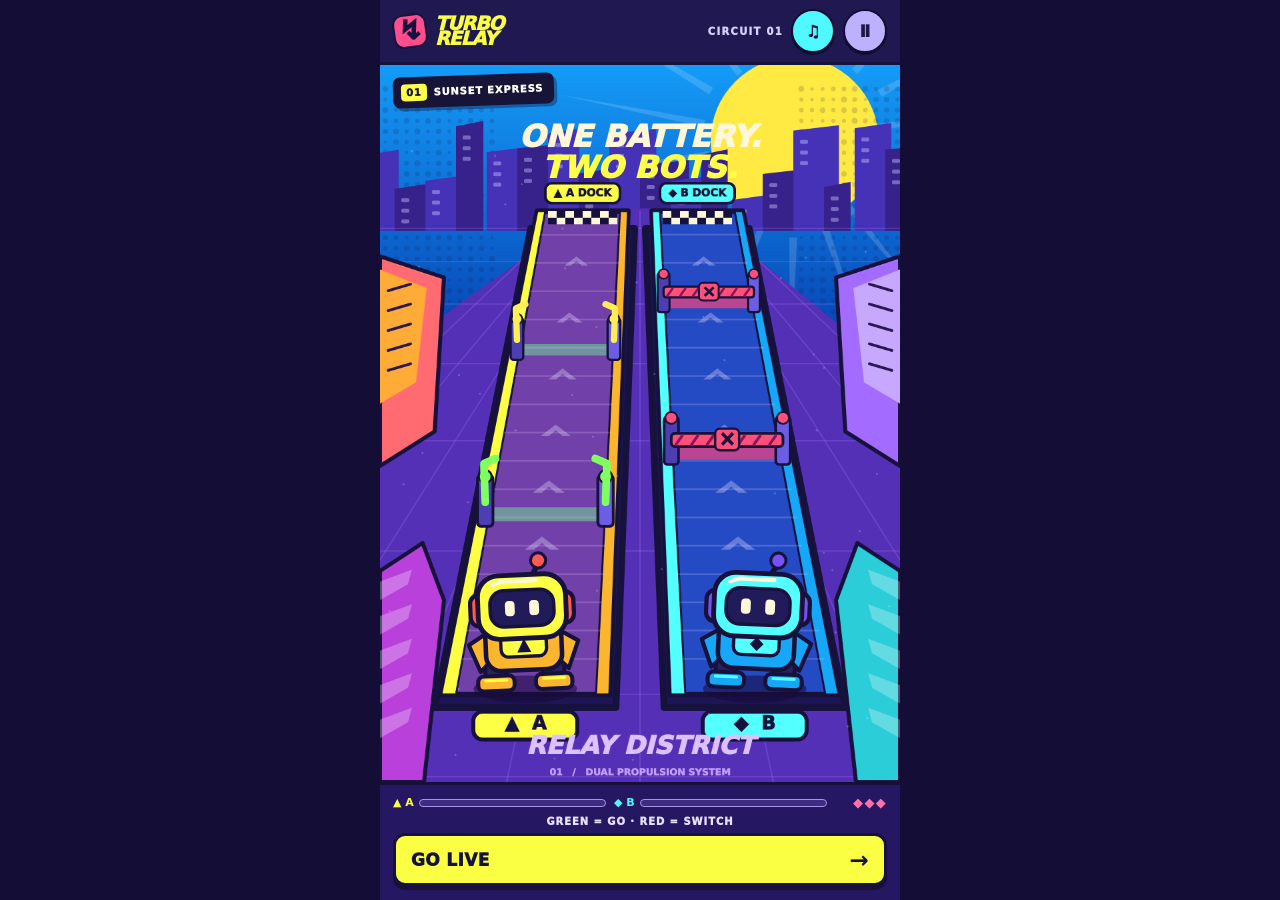
==== index.html @ c8af37e4 "Publish Turbo Relay mobile arcade game" ====
<!doctype html>
<html lang="en"><head><meta charset="utf-8"><meta name="viewport" content="width=device-width, initial-scale=1, viewport-fit=cover"><meta name="theme-color" content="#213cc9"><meta name="description" content="One battery, two rocket couriers. A high-voltage arcade relay."><title>Turbo Relay</title><style>*{box-sizing:border-box}html,body{margin:0;min-height:100%;background:#140d35;color:#fff;font-family:system-ui,sans-serif}body{overscroll-behavior:none}button{font:inherit;cursor:pointer;touch-action:manipulation;-webkit-tap-highlight-color:transparent}button:focus-visible{outline:3px solid #fff;outline-offset:3px}[hidden]{display:none!important}
#game{position:relative;margin:auto;width:min(100%,520px);height:100vh;height:100dvh;min-height:300px;display:grid;grid-template-rows:auto minmax(0,1fr) auto;isolation:isolate;background:#243acf;overflow:hidden;--ink:#17123d;--yellow:#faff44;--cyan:#50f9ff;--pink:#ff4d8e;padding-top:env(safe-area-inset-top);padding-bottom:env(safe-area-inset-bottom)}
header{display:flex;align-items:center;gap:8px;padding:9px 13px;background:#201850;border-bottom:3px solid #17123d;z-index:2}.brand{display:flex;align-items:center;gap:8px;line-height:.81;letter-spacing:-.055em;font-weight:1000;font-style:italic;font-size:19px;color:var(--yellow)}.brand i{display:grid;place-items:center;width:34px;height:34px;border:2px solid var(--ink);border-radius:10px;background:var(--pink);color:var(--ink);font-size:28px;transform:rotate(-8deg);font-style:normal}.brand span{display:block}#circuit{margin-left:auto;font-size:10px;font-weight:950;letter-spacing:.13em;white-space:nowrap;color:#d8d0ff}header button{flex:0 0 44px;height:44px;border-radius:50%;border:2px solid #120d33;color:#1e1647;background:#bdb0ff;font-weight:1000;box-shadow:0 2px #120d33}#music{background:var(--cyan)}#music[aria-pressed=false]{background:#d1c8ef}
#arena{position:relative;min-height:0;overflow:hidden;background:#159cf8}canvas{display:block;width:100%;height:100%;touch-action:none}#stage-tag{position:absolute;left:13px;top:10px;display:flex;align-items:center;gap:7px;padding:5px 9px 5px 6px;background:#181438;color:white;border:2px solid #181438;box-shadow:3px 3px 0 #18143866;border-radius:7px;pointer-events:none;transform:rotate(-2deg);font-size:10px;font-weight:950;letter-spacing:.08em}#stage-num{background:#fbff49;color:#191239;padding:3px 5px;border-radius:4px}#callout{position:absolute;top:26%;left:50%;translate:-50% 0;z-index:1;max-width:90%;padding:8px 14px;border:3px solid #17123d;background:var(--yellow);color:#17123d;box-shadow:4px 4px #17123d;font-size:clamp(15px,5vw,24px);font-weight:1000;font-style:italic;white-space:nowrap;rotate:-7deg;pointer-events:none}#callout:empty{display:none}#callout[data-kind=hit]{background:#ff6b9d}#callout[data-kind=dock]{background:var(--cyan)}
#dock{z-index:2;background:#261763;padding:10px 13px 14px;border-top:3px solid #161036}.meters{display:flex;align-items:center;gap:8px}.lane-tag{display:flex;align-items:center;gap:5px;flex:1;min-width:0;color:var(--yellow);font-size:11px;white-space:nowrap}.lane-tag.b{color:var(--cyan)}.lane-tag i{width:100%;height:8px;border:1px solid #a893e5;border-radius:8px;overflow:hidden;background:linear-gradient(90deg,currentColor var(--fill,0%),#3c2c82 var(--fill,0%))}#fuses{color:#ff71aa;letter-spacing:.1em;font-size:13px;min-width:52px;text-align:right}#cue{display:grid;place-items:center;min-height:23px;font-size:10px;font-weight:950;letter-spacing:.095em;color:#e9e2ff;text-align:center}#cue[data-danger=true]{color:#ffb1c8}
.primary,.secondary{display:flex;justify-content:space-between;align-items:center;width:100%;min-height:53px;padding:0 15px;border:3px solid #17123d;border-radius:12px;box-shadow:0 4px #17123d;font-size:17px;font-weight:1000;letter-spacing:.02em;color:var(--ink);background:var(--yellow)}.primary b{font-size:23px}.primary:active,.secondary:active,header button:active{transform:translateY(2px);box-shadow:0 2px #17123d}.primary[data-lane=b]{background:var(--cyan)}.secondary{background:#fff0fb;min-height:44px;font-size:13px}.secondary:disabled{opacity:.52;cursor:default}
#panel{position:absolute;z-index:4;inset:auto 12px calc(14px + env(safe-area-inset-bottom));max-height:calc(100% - 82px - env(safe-area-inset-top));overflow:auto;background:#fff5c9;color:var(--ink);border:3px solid var(--ink);border-radius:17px;box-shadow:6px 7px var(--ink);padding:15px;overscroll-behavior:contain}#panel small{font-size:10px;font-weight:950;letter-spacing:.12em}#panel h1,#panel h2{font-size:clamp(27px,8vw,42px);margin:2px 0 6px;line-height:.95;font-weight:1000;letter-spacing:-.07em;font-style:italic}#panel p{font-size:13px;font-weight:650;margin:7px 0 11px}.row{display:flex;gap:7px;margin-top:8px}.row>button{flex:1}.stats{display:flex;gap:6px;margin:8px 0 12px}.stats span{flex:1;background:#fbe29d;border:2px solid var(--ink);border-radius:8px;padding:6px;font-size:9px;font-weight:850}.stats strong{display:block;font-size:20px;line-height:1.15}.stars{color:#dc5e13;font-size:26px;letter-spacing:.08em}.stage-list{display:grid;grid-template-columns:repeat(3,1fr);gap:6px;margin:10px 0}.stage-list button{min-height:46px;border:2px solid var(--ink);border-radius:7px;background:#d7ccff;color:var(--ink);font-weight:950}.stage-list button:disabled{opacity:.45}
@media(max-height:650px){header{padding-top:5px;padding-bottom:5px}#dock{padding-top:6px;padding-bottom:9px}.primary{min-height:47px}#cue{min-height:19px}#panel{padding:10px}}
@media(orientation:landscape) and (max-height:550px){#game{width:min(100%,880px);grid-template-columns:minmax(0,1fr) 230px;grid-template-rows:auto minmax(0,1fr)}header{grid-column:span 2}#dock{align-self:stretch;display:flex;flex-direction:column;justify-content:center;border-top:0;border-left:3px solid #161036}#panel{left:auto;width:218px;bottom:10px;right:6px;max-height:calc(100% - 69px);padding:9px}#panel h2,#panel h1{font-size:25px}.stats{margin:6px 0}.stats strong{font-size:17px}}
</style></head>
<body><main id="game" aria-label="Turbo Relay">
<header><div class="brand"><i aria-hidden="true">↯</i><span>TURBO<br>RELAY</span></div><div id="circuit">CIRCUIT 01</div><button id="music" aria-label="Music on" title="Toggle music">♫</button><button id="menu" aria-label="Settings">Ⅱ</button></header>
<div id="arena"><canvas id="track" aria-label="Two rocket couriers on their relay tracks"></canvas><div id="stage-tag"><span id="stage-num">01</span><span id="stage-name">SUNSET EXPRESS</span></div><div id="callout" aria-live="polite"></div></div>
<div id="dock"><div class="meters"><span class="lane-tag a"><b>▲ A</b><i id="meter-a"></i></span><span class="lane-tag b"><b>◆ B</b><i id="meter-b"></i></span><span id="fuses" aria-label="3 fuses">◆◆◆</span></div><div id="cue">ONE BATTERY · TWO BOTS</div><button id="action" class="primary">GO LIVE <b aria-hidden="true">→</b></button></div>
<section id="panel" hidden aria-live="polite"></section>
</main><script>(()=>{const LEVELS = [
 {name:'Sunset Express',word:'SUNSET',speed:16,par:18,period:2.6,open:1.36,gates:[[35,70],[48,80]],offsets:[[.3,1.3],[1.45,1.7]],sky:'#159cf8',dark:'#0744b5'},
 {name:'Lime Loop',word:'LIME',speed:17,par:19,period:2.55,open:1.24,gates:[[24,55,83],[39,69,91]],offsets:[[.2,1.1,1.8],[1,.3,1.5]],sky:'#46c226',dark:'#116944'},
 {name:'Bubblegum Bay',word:'BUBBLE',speed:18,par:19,period:2.35,open:1.16,gates:[[27,51,78],[30,61,86]],offsets:[[1.2,.4,1.65],[.45,1.5,.7]],sky:'#f65bb9',dark:'#922a8f'},
 {name:'Blue Voltage',word:'VOLTAGE',speed:19,par:20,period:2.24,open:1.04,gates:[[22,46,66,88],[32,52,73,92]],offsets:[[.2,1,.47,1.65],[.9,1.4,.2,.7]],sky:'#426aff',dark:'#2925a7'},
 {name:'Mango Melt',word:'MANGO',speed:20,par:21,period:2.14,open:.99,gates:[[23,43,64,84],[28,49,71,92]],offsets:[[.7,1.3,.1,1.53],[1.55,.3,.75,1.2]],sky:'#ff8c26',dark:'#bf263d'},
 {name:'Ultra Finale',word:'FINALE',speed:21,par:22,period:2.03,open:.93,gates:[[20,38,56,75,92],[25,42,63,81,95]],offsets:[[.3,1.17,.12,.63,1.4],[1.34,.6,1.6,.3,.9]],sky:'#9655ff',dark:'#4524a5'}
];
const clamp=(n,min,max)=>Math.max(min,Math.min(max,n));
const finite=(n,min,max,fallback=0)=>Number.isFinite(n)?clamp(n,min,max):fallback;
const count=(n,min,max)=>Math.round(finite(n,min,max));
const newRun=(level=0)=>({level,mode:'ready',t:0,dist:[0,0],active:0,hits:0,combo:0,bestCombo:0,score:0,swaps:0,perfect:0});
function profile(raw={}){
 raw=raw&&typeof raw==='object'?raw:{};
 const best=LEVELS.map((_,i)=>({stars:count(raw.best?.[i]?.stars,0,3),score:count(raw.best?.[i]?.score,0,999999)}));
 const unlocked=Math.min(LEVELS.length-1,best.reduce((n,b,i)=>b.stars?Math.max(n,i+1):n,0));
 const rewards={like:raw.rewards?.like===true,comment:raw.rewards?.comment===true};
 return {best,unlocked,rewards,music:raw.music!==false,paint:raw.paint==='lime'&&(rewards.like||best.reduce((n,b)=>n+b.stars,0)>=6)?'lime':raw.paint==='pink'&&(rewards.comment||unlocked===5)?'pink':'standard'};
}
function restore(raw,p){
 const level=count(raw?.level,0,p.unlocked);
 if(!raw||!['ride','win','loss'].includes(raw.mode))return newRun(level);
 const r=newRun(level);
 Object.assign(r,{mode:raw.mode,t:finite(raw.t,0,3600),dist:[finite(raw.dist?.[0],0,100),finite(raw.dist?.[1],0,100)],active:count(raw.active,-1,1),hits:count(raw.hits,0,3),combo:count(raw.combo,0,20),bestCombo:count(raw.bestCombo,0,20),score:count(raw.score,0,999999),swaps:count(raw.swaps,0,99999),perfect:count(raw.perfect,0,20)});
 if(r.dist.every(x=>x===100))r.mode='win';
 else if(r.hits===3)r.mode='loss';
 else if(r.mode!=='ride')return newRun(level);
 if(r.active>=0&&r.dist[r.active]>=100)r.active=r.dist[1-r.active]<100?1-r.active:-1;
 return r;
}
function begin(r){
 if(r.mode!=='ready')return false;
 r.mode='ride';return true;
}
function toggle(r){
 if(r.mode!=='ride')return false;
 const both=r.dist.every(x=>x<100);
 if(both)r.active=r.active===0?1:0;
 else r.active=r.active<0?r.dist.findIndex(x=>x<100):-1;
 r.swaps++;return true;
}
function gateState(level,lane,index,time){
 const L=LEVELS[level],offset=L.offsets[lane][index];
 const phase=((time+offset)%L.period+L.period)%L.period;
 return {open:phase<L.open,phase,perfect:phase>=L.open*.23&&phase<=L.open*.77,warning:phase<L.open&&L.open-phase<.27};
}
function nextGate(r,lane){
 const gates=LEVELS[r.level].gates[lane],index=gates.findIndex(x=>x>r.dist[lane]);
 return index<0?null:{index,at:gates[index]};
}
function advance(r,dt){
 if(r.mode!=='ride')return [];
 dt=clamp(dt,0,.08);
 const time=r.t;r.t+=dt;
 if(r.active<0)return [];
 const lane=r.active,L=LEVELS[r.level],before=r.dist[lane],target=Math.min(100,before+L.speed*dt);
 const gate=nextGate(r,lane),events=[];
 if(gate&&target>=gate.at){
  const state=gateState(r.level,lane,gate.index,time+(gate.at-before)/L.speed);
  if(!state.open){
   const prior=L.gates[lane][gate.index-1]??0;
   r.dist[lane]=Math.max(prior,gate.at-7);
   r.hits++;r.combo=0;
   events.push({type:'hit',lane,at:gate.at});
   if(r.hits>=3){r.mode='loss';events.push({type:'finish'});}
   return events;
  }
  r.combo++;r.bestCombo=Math.max(r.bestCombo,r.combo);r.perfect+=Number(state.perfect);
  const points=(state.perfect?170:100)+Math.min(180,(r.combo-1)*20);
  r.score+=points;events.push({type:'gate',lane,at:gate.at,perfect:state.perfect,points});
 }
 r.dist[lane]=target;
 if(target===100){
  r.score+=250;events.push({type:'dock',lane,at:100});
  const other=1-lane;
  if(r.dist[other]>=100){r.mode='win';events.push({type:'finish'});}
  else r.active=other;
 }
 return events;
}
function stars(r){
 return r.mode==='win'?1+Number(r.hits===0)+Number(r.t<=LEVELS[r.level].par):0;
}
function commit(r,p){
 if(r.mode!=='win')return p;
 const best=p.best.map((b,i)=>i===r.level?{stars:Math.max(b.stars,stars(r)),score:Math.max(b.score,r.score)}:b);
 return profile({...p,best});
}
function mergeProfile(local,cloud){
 const remote=profile(cloud);
 return profile({...local,best:local.best.map((b,i)=>({stars:Math.max(b.stars,remote.best[i].stars),score:Math.max(b.score,remote.best[i].score)})),rewards:{like:local.rewards.like||remote.rewards.like,comment:local.rewards.comment||remote.rewards.comment}});
}

// Optional host integration. Gameplay never awaits SDK discovery or registration.
function bridge({host=()=>globalThis.neonlib,read,write,changed=()=>{},schedule=setTimeout,cancel=clearTimeout,timeout=5000}){
 const game='turbo-relay';let alive=true,epoch=0,sdk=null,started=false,ended=false,startHost=null,loadStarted=false,cloudReady=false,cloudBase={},dirty=false,saving=false,timers=new Set(),entries=new Map(),support={like:false,comment:false};
 const later=(fn,ms)=>{let id=schedule(()=>{timers.delete(id);fn();},ms);timers.add(id);return id;};
 const safeStop=fn=>{try{fn?.();}catch{}};
 const getHost=()=>{try{let h=host();return h&&typeof h==='object'?h:null;}catch{return null;}};
 const emit=e=>{if(alive)try{changed(e);}catch{}};
 function call(h,name){try{if(typeof h?.[name]!=='function')return false;Promise.resolve(h[name]()).catch(()=>{});return true;}catch{return false;}}
 function notifyStart(){if(started&&!ended&&sdk&&startHost!==sdk&&call(sdk,'gameStart'))startHost=sdk;}
 function save(){dirty=true;flush();}
 function flush(){
  if(!alive||saving||!dirty||!cloudReady||typeof sdk?.saveUserGameState!=='function')return;
  let snapshot;
  try{snapshot={...cloudBase,game,v:1,profile:JSON.parse(JSON.stringify(read()))};}catch{return;}
  dirty=false;
  saving=true;
  const destination=sdk,gen=epoch;
  let settled=false, timedOut=false;
  const timer=later(()=>{
   if(!alive||gen!==epoch||settled)return;
   timedOut=true;
   cloudReady=false;
   dirty=true;
   emit({type:'cloudUnavailable'});
  },timeout);
  function finish(success){
   if(settled)return;
   settled=true;
   cancel(timer);
   timers.delete(timer);
   if(!alive||gen!==epoch)return;
   saving=false;
   if(timedOut)cloudReady=true;
   if(!success){dirty=true;return;}
   emit({type:'saved'});
   if(dirty)flush();
  }
  try{Promise.resolve(destination.saveUserGameState(snapshot)).then(result=>finish(result?.code===0),()=>finish(false));}
  catch{finish(false);}
 }
 function reward(kind,e){if(!alive||!e||typeof e!=='object'||typeof e.project_id!=='string'||!e.project_id.trim()||kind==='like'&&e.status!==true||kind==='comment'&&typeof e.content!=='string')return;let p=read();if(p.rewards?.[kind])return;p.rewards={...p.rewards,[kind]:true};write(p,false);emit({type:'reward',kind});save();}
 function reg(kind,name,attempt=0){if(!alive||entries.has(kind)||typeof sdk?.[name]!=='function')return;let gen=epoch,entry={live:false,expired:false,stop:null};entries.set(kind,entry);
  let timer=later(()=>{if(!alive||gen!==epoch)return;entry.expired=true;if(attempt<1&&entries.get(kind)===entry)entries.delete(kind);support[kind]=false;emit({type:'support',...support});if(attempt<1)later(()=>reg(kind,name,attempt+1),1000);},timeout);
  const callback=e=>{if(alive&&gen===epoch&&entry.live&&!entry.expired)reward(kind,e);};
  const done=r=>{cancel(timer);timers.delete(timer);let stop=r?.code===0&&typeof r?.data?.unsubscribe==='function'?r.data.unsubscribe:null;if(!alive||gen!==epoch||entry.expired){safeStop(stop);return;}if(r?.code!==0){entry.expired=true;if(r?.code===-2&&attempt<1){entries.delete(kind);later(()=>reg(kind,name,attempt+1),1000);}return;}entry.live=true;entry.stop=stop;support[kind]=true;emit({type:'support',...support});};
  try{Promise.resolve(sdk[name](callback)).then(done,()=>done(null));}catch{done(null);}
 }
 function recognized(raw){return !!raw&&typeof raw==='object'&&!Array.isArray(raw)&&raw.game===game&&raw.v===1&&raw.profile&&typeof raw.profile==='object'&&!Array.isArray(raw.profile);}
 function connect(){if(!alive)return;let h=getHost();if(!h)return;if(sdk!==h){epoch++;for(let e of entries.values()){e.expired=true;safeStop(e.stop);}entries.clear();support={like:false,comment:false};cloudReady=false;loadStarted=false;cloudBase={};saving=false;sdk=h;emit({type:'connected'});}
  if(!loadStarted&&typeof sdk.loadUserGameState==='function'){loadStarted=true;let gen=epoch,resolved=false;later(()=>{if(alive&&gen===epoch&&!resolved){resolved=true;cloudReady=false;emit({type:'cloudUnavailable'});}},timeout);
   try{Promise.resolve(sdk.loadUserGameState()).then(raw=>{if(!alive||gen!==epoch||resolved)return;resolved=true;if(recognized(raw)){cloudBase=raw;write(raw.profile,true);emit({type:'cloud'});}cloudReady=recognized(raw)||!!raw&&typeof raw==='object'&&!Array.isArray(raw)&&Object.keys(raw).length===0;if(dirty)flush();},()=>{if(gen===epoch){resolved=true;cloudReady=false;}});}catch{resolved=true;cloudReady=false;}}
  notifyStart();reg('like','onLike');reg('comment','onComment');if(dirty)flush();
 }
 function probe(n=0){connect();if(alive&&n<8)later(()=>probe(n+1),1500);}
 function nudge(){connect();}const external=typeof globalThis.addEventListener==='function';if(external)for(let name of ['pointerdown','focus','resize'])globalThis.addEventListener(name,nudge,{passive:true});probe();
 return{save,connect,support:()=>({...support}),prepare(){started=false;ended=false;startHost=null;},start(){if(started&&!ended)return;started=true;ended=false;connect();notifyStart();},end(){if(!started||ended)return;ended=true;call(sdk||startHost,'gameOver');},
  viewport(){let h=getHost();try{let v=h?.getGameViewport?.();if(v&&typeof v.then==='function'){Promise.resolve(v).catch(()=>{});return null;}if(v&&Number.isFinite(v.width)&&Number.isFinite(v.height)&&v.width>0&&v.height>0)return{width:v.width,height:v.height,density:Number.isFinite(v.density)&&v.density>0?v.density:1};}catch{}return null;},
  stop(){if(!alive)return;alive=false;epoch++;if(external)for(let name of ['pointerdown','focus','resize'])globalThis.removeEventListener(name,nudge);for(let t of timers)cancel(t);timers.clear();for(let e of entries.values()){e.expired=true;safeStop(e.stop);}entries.clear();support={like:false,comment:false};}
 };
}







const INK='#17123c', PAPER='#fff7d9';
const colors=[['#fcff44','#fbb52e','#ff5b50'],['#53ffff','#17a7f8','#7452f3']];
const mix=(a,b,t)=>a+(b-a)*t;
const lanePoint=(lane,d)=>({x:mix(lane?281:109,lane?238:152,d/100),y:465-d*3.55,s:mix(1.14,.64,d/100),half:mix(63,34,d/100)});
const rng=(n)=>{const x=Math.sin(n*12.9898+78.233)*43758.5453;return x-Math.floor(x)};
class RelayArt {
 constructor(canvas){
  this.canvas=canvas;this.c=canvas.getContext('2d',{alpha:false});this.fx=[];this.scale=1;this.elapsed=0;
  this.back=document.createElement('canvas');this.back.width=780;this.back.height=1080;
  this.backLevel=-1;this.resize();
  new ResizeObserver(()=>this.resize()).observe(canvas);
 }
 resize(){
  const {width,height}=this.canvas.getBoundingClientRect(),dpr=Math.min(1.7,window.devicePixelRatio||1);
  this.canvas.width=Math.max(1,Math.round(width*dpr));this.canvas.height=Math.max(1,Math.round(height*dpr));
 }
 poly(points,fill,stroke=INK,w=2.7){
  const c=this.c;c.beginPath();points.forEach(([x,y],i)=>i?c.lineTo(x,y):c.moveTo(x,y));c.closePath();c.fillStyle=fill;c.fill();
  if(stroke){c.strokeStyle=stroke;c.lineWidth=w;c.stroke();}
 }
 round(x,y,w,h,r,fill,stroke=INK,lw=2.7){
  const c=this.c;c.beginPath();c.roundRect(x,y,w,h,r);c.fillStyle=fill;c.fill();
  if(stroke){c.strokeStyle=stroke;c.lineWidth=lw;c.stroke();}
 }
 oval(x,y,rx,ry,fill,stroke=null,w=2){
  const c=this.c;c.beginPath();c.ellipse(x,y,rx,ry,0,0,Math.PI*2);c.fillStyle=fill;c.fill();
  if(stroke){c.strokeStyle=stroke;c.lineWidth=w;c.stroke();}
 }
 line(points,color,w=2){
  const c=this.c;c.beginPath();points.forEach(([x,y],i)=>i?c.lineTo(x,y):c.moveTo(x,y));c.strokeStyle=color;c.lineWidth=w;c.stroke();
 }
 text(t,x,y,size,color=PAPER,align='center',italic=false){
  const c=this.c;c.textAlign=align;c.textBaseline='middle';c.fillStyle=color;c.font=(italic?'italic ':'')+'950 '+size+'px system-ui';c.fillText(t,x,y);
 }
 spark(x,y,r,fill,angle=0){
  const a=Array.from({length:8},(_,i)=>{const t=angle+i*Math.PI/4,k=i%2?r*.29:r;return[x+Math.cos(t)*k,y+Math.sin(t)*k]});
  this.poly(a,fill,null);
 }
 backdrop(level){
  const saved=this.c;this.c=this.back.getContext('2d');const c=this.c,L=LEVELS[level];c.setTransform(2,0,0,2,0,0);c.lineJoin='round';c.lineCap='round';
  const sky=c.createLinearGradient(0,0,0,540);sky.addColorStop(0,L.sky);sky.addColorStop(.38,L.dark);sky.addColorStop(1,'#20104d');
  c.fillStyle=sky;c.fillRect(0,0,390,540);
  this.oval(311,57,63,63,'#ffea43');
  for(let i=0;i<18;i++){
   const a=i*Math.PI/9-.2,r=65+i%3*4;
   this.poly([[311+Math.cos(a)*r,57+Math.sin(a)*r],[311+Math.cos(a+.08)*r,57+Math.sin(a+.08)*r],[311+Math.cos(a+.045)*(r+110),57+Math.sin(a+.045)*(r+110)]],'#ffffff26',null);
  }
  for(let y=18;y<210;y+=8)for(let x=4;x<390;x+=8){
   const r=1.1+rng(x+y*29)*1.2;if(x<90||x>315)this.oval(x,y,r,r,'#17123d29');
  }
  for(let i=0;i<19;i++){
   const x=i*23-12,w=18+rng(i+32)*22,h=21+rng(i+89)*62;
   this.poly([[x,125],[x,125-h],[x+w,125-h-4],[x+w,125]],i%2?'#37218a':'#4532b6',null);
   for(let j=0;j<3;j++)this.round(x+5,132-h+j*8,6,3,1,'#bfc0ff74',null);
  }
  this.poly([[0,540],[0,223],[160,108],[237,108],[390,233],[390,540]],'#5430b7',null);
  for(let i=-5;i<=5;i++)this.line([[195+i*10,110],[195+i*100,540]],'#ad8aff3e',1);
  for(const y of [123,148,180,225,283,366,474,536])this.line([[0,y],[390,y]],'#ab85ff35',1);
  for(const s of [-1,1]){
   const side=s<0?0:390;
   this.poly([[side,144],[side+s*-48,160],[side+s*-41,276],[side,302]],s<0?'#ff6b70':'#a36bff',INK,3);
   this.poly([[side,154],[side+s*-35,168],[side+s*-27,239],[side,255]],s<0?'#ffab38':'#c7a8ff',null);
   for(let i=0;i<5;i++)this.line([[side+s*-6,170+i*15],[side+s*-23,165+i*15]],'#291750',2);
   this.poly([[side,381],[side+s*-32,360],[side+s*-48,403],[side+s*-33,540],[side,540]],s<0?'#b940db':'#2bcdd9',INK,3);
   for(let i=0;i<5;i++)this.poly([[side,389+i*26],[side+s*-24,380+i*26],[side+s*-21,391+i*26],[side,403+i*26]],'#ffffff44',null);
  }
  for(let lane=0;lane<2;lane++)this.track(lane);
  this.text('RELAY DISTRICT',195,514,19,'#dbc1ff','center',true);
  this.text('01   /   DUAL PROPULSION SYSTEM',195,533,7,'#c3a1ff');
  for(let i=0;i<55;i++){
   const x=rng(i*11+41)*390,y=rng(i*9+16)*540;
   this.oval(x,y,.8,.8,'#ffffff38');
  }
  this.c=saved;this.backLevel=level;
 }
 track(lane){
  const n=lanePoint(lane,0),f=lanePoint(lane,100),[light,mid,hot]=colors[lane];
  this.poly([[n.x-n.half-5,n.y+19],[f.x-f.half-5,f.y+13],[f.x+f.half+5,f.y+13],[n.x+n.half+5,n.y+19]],'#1d1555',INK,5);
  this.poly([[n.x-n.half,n.y+9],[f.x-f.half,f.y],[f.x+f.half,f.y],[n.x+n.half,n.y+9]],lane?'#244bc4':'#7140a9',INK,4);
  this.poly([[n.x-n.half,n.y+9],[f.x-f.half,f.y],[f.x-f.half+6,f.y],[n.x-n.half+11,n.y+9]],light,INK,1.5);
  this.poly([[n.x+n.half-10,n.y+9],[f.x+f.half-6,f.y],[f.x+f.half,f.y],[n.x+n.half,n.y+9]],mid,INK,1.5);
  for(let d=5;d<99;d+=6){
   const p=lanePoint(lane,d);
   this.line([[p.x-p.half+8*p.s,p.y],[p.x+p.half-7*p.s,p.y]],'#e9d8ff33',1.3);
   if(d%12===5)this.poly([[p.x-13*p.s,p.y+3*p.s],[p.x,p.y-7*p.s],[p.x+13*p.s,p.y+3*p.s],[p.x+6*p.s,p.y+3*p.s],[p.x,p.y-2*p.s],[p.x-6*p.s,p.y+3*p.s]],'#eaddff55',null);
  }
  for(let j=0;j<8;j++)for(let i=0;i<2;i++){
   const x=f.x-26+j*6.5;
   this.poly([[x,f.y+i*5],[x+6.5,f.y+i*5],[x+6.5,f.y+i*5+5],[x,f.y+i*5+5]],(i+j)%2?INK:PAPER,null);
  }
  this.round(f.x-28,f.y-21,56,15,5,light,INK,2);this.text(lane?'◆ B DOCK':'▲ A DOCK',f.x,f.y-13,8,INK);
  this.round(n.x-39,n.y+22,78,21,7,light,INK,3);
  this.text(lane?'◆  B':'▲  A',n.x,n.y+32,14,INK);
 }
 gate(r,lane,index){
  const d=LEVELS[r.level].gates[lane][index],p=lanePoint(lane,d),c=this.c;
  const g=gateState(r.level,lane,index,r.t),open=g.open,past=r.dist[lane]>=d;
  c.save();c.translate(p.x,p.y);c.scale(p.s,p.s);
  const half=p.half/p.s-8,col=past?'#b5b8eb':open?(g.warning?'#ffed55':'#7fff60'):'#ff4f7a';
  this.poly([[-half-6,3],[-half-2,-8],[half+2,-8],[half+6,3]],past?'#9a83b55e':open?'#71ff9270':'#ff437aaf',null);
  this.round(-half-6,-33,12,40,3,'#4c3fb2',INK,2.2);
  this.round(half-6,-33,12,40,3,'#6b5ee4',INK,2.2);
  this.oval(-half,-32,5,5,col,INK,1.6);this.oval(half,-32,5,5,col,INK,1.6);
  if(!past){
   if(open){
    this.line([[-half,-12],[-half-1,-42],[-half+8,-46]],col,6);
    this.line([[half,-12],[half+1,-42],[half-8,-46]],col,6);
   }else{
    this.round(-half,-19,half*2,11,3,col,INK,2.3);
    for(let x=-half+4;x<half-4;x+=13)this.line([[x,-10],[x+5,-17]],'#8c1555',2.4);
    this.round(-10,-23,20,18,4,col,INK,2);
    this.text('×',0,-13,17,INK);
   }
  }
  c.restore();
 }
 bot(r,lane,look){
  const c=this.c,p=lanePoint(lane,r.dist[lane]),live=r.mode==='ride'&&r.active===lane,done=r.dist[lane]>=100;
  const [main,shade,hot]=look==='lime'&&lane===0?['#aaff53','#42c469','#d7ff32']:look==='pink'&&lane===1?['#ffa5ed','#fe4fba','#b82eff']:colors[lane];
  const wave=live?Math.sin(this.elapsed*22):0,bob=live?Math.sin(this.elapsed*22)*2.3:Math.sin(this.elapsed*3+lane)*1.2;
  this.oval(p.x,p.y+5,34*p.s,9*p.s,'#17093889');
  c.save();c.translate(p.x,p.y+bob*p.s);c.scale(p.s,p.s);c.rotate(live?wave*.046:(lane?.045:-.045));
  if(live){
   for(let i=0;i<4;i++)this.line([[(i-1.5)*8,3],[(i-1.5)*10,15+(i%2)*7+wave*2]],i%2?main:PAPER,2.1);
   this.poly([[-12,-7],[0,29+wave*4],[12,-7]],hot,INK,2);
   this.poly([[-7,-8],[0,17],[7,-8]],PAPER,null);
  }
  for(const s of [-1,1]){
   const x=s*19,footY=wave*s*3;
   this.round(x-7,-15+footY,14,14,5,'#2b235d',INK,2.7);
   this.round(x-12,-5+footY,24,10,4,shade,INK,2.7);
   this.line([[x-7,-2+footY],[x+7,-2+footY]],main,2);
  }
  this.poly([[-23,-34],[-36,-26],[-29,-8],[-21,-16]],shade,INK,2.7);
  this.poly([[23,-34],[36,-26],[29,-8],[21,-16]],shade,INK,2.7);
  this.round(-25,-40,50,32,10,shade,INK,3);
  this.round(-15,-32,30,15,5,main,INK,2.2);
  this.text(lane?'◆':'▲',0,-24,11,INK);
  this.line([[5,-66],[12,-78]],INK,3.5);this.oval(12,-80,5,5,live?main:hot,INK,2);
  this.round(-34,-59,15,21,6,hot,INK,2.8);
  this.round(19,-59,15,21,6,hot,INK,2.8);
  this.round(-29,-71,58,42,14,main,INK,3.2);
  this.round(-21,-61,42,24,9,'#211b59',INK,2.2);
  this.line([[-19,-65],[-13,-67],[10,-67]],PAPER,2.7);
  const blink=!live&&Math.sin(this.elapsed*2.1+lane*3)>.992;
  for(const x of [-8,8]){
   if(done)this.line([[x-4,-48],[x,-52],[x+4,-48]],PAPER,2.5);
   else this.round(x-3.2,-54,6.4,blink?2:10,2.7,PAPER,null);
  }
  if(live){this.oval(0,-96,10,10,main,INK,2.2);this.text('↯',0,-96,14,INK);}
  else if(done){this.oval(0,-96,10,10,'#9aff63',INK,2.2);this.text('✓',0,-96,13,INK);}
  c.restore();
 }
 burst(event){
  const p=lanePoint(event.lane,event.at??25),color=event.type==='hit'?'#ff528d':event.lane?'#5effff':'#fcff44';
  for(let i=0;i<18;i++){
   const a=i*2.399,v=40+rng(i+event.at)*112;
   this.fx.push({x:p.x,y:p.y-14,vx:Math.cos(a)*v,vy:Math.sin(a)*v-25,life:.26+rng(i+83)*.34,age:0,color,size:2+rng(i+12)*5});
  }
  if(this.fx.length>84)this.fx.splice(0,this.fx.length-84);
 }
 render(r,dt,look,quiet=false){
  this.elapsed+=dt;
  if(this.backLevel!==r.level)this.backdrop(r.level);
  const c=this.c,w=this.canvas.width,h=this.canvas.height;
  c.setTransform(1,0,0,1,0,0);c.fillStyle=LEVELS[r.level].dark;c.fillRect(0,0,w,h);
  const sx=w/390,sy=h/540,scale=Math.min(sx,sy*1.24),height=h/540;
  c.setTransform(scale,0,0,height,(w-scale*390)/2,0);c.lineJoin='round';c.lineCap='round';
  c.drawImage(this.back,0,0,390,540);
  if(r.mode==='ready'&&r.level===0){
   this.text('ONE BATTERY.',195,56,23,PAPER,'center',true);
   this.text('TWO BOTS.',195,79,23,'#fdff4a','center',true);
  }
  const entities=[];
  LEVELS[r.level].gates.forEach((line,lane)=>line.forEach((d,j)=>entities.push({d,draw:()=>this.gate(r,lane,j)})));
  for(let lane=0;lane<2;lane++)entities.push({d:r.dist[lane],draw:()=>this.bot(r,lane,look)});
  entities.sort((a,b)=>b.d-a.d).forEach(e=>e.draw());
  this.fx=this.fx.filter(f=>f.age<f.life);
  for(const f of this.fx){
   f.age+=dt;f.x+=f.vx*dt;f.y+=f.vy*dt;f.vy+=200*dt;
   if(!quiet){c.globalAlpha=clamp(1-f.age/f.life,0,1);this.spark(f.x,f.y,f.size,f.color,f.age*8);}
  }
  c.globalAlpha=1;
 }
}

const hz=midi=>440*2**((midi-69)/12);
const bass=[33,33,45,33,36,36,31,43];
const melody=[69,72,76,79,67,71,74,76,72,76,79,81,71,74,76,79];
class RelayAudio {
 unlock(){
  try{
   if(!this.ctx){
    const Ctx=window.AudioContext||window.webkitAudioContext;if(!Ctx)return;
    const c=this.ctx=new Ctx(),master=c.createDynamicsCompressor();
    master.threshold.value=-16;master.ratio.value=6;master.connect(c.destination);
    this.music=c.createGain();this.music.gain.value=0;this.music.connect(master);
    this.effects=c.createGain();this.effects.gain.value=.72;this.effects.connect(master);
    this.noise=c.createBuffer(1,c.sampleRate*.24,c.sampleRate);
    const samples=this.noise.getChannelData(0);
    let seed=1827;
    for(let i=0;i<samples.length;i++){seed=(1664525*seed+1013904223)>>>0;samples[i]=seed/2147483648-1;}
    this.step=0;this.next=c.currentTime+.035;
   }
   this.ctx.resume().catch(()=>{});
  }catch{}
 }
 tone(start,hz0,hz1,length,amp,type,bus,cutoff){
  const c=this.ctx,o=c.createOscillator(),g=c.createGain();
  o.type=type;o.frequency.setValueAtTime(hz0,start);o.frequency.exponentialRampToValueAtTime(hz1,start+length);
  g.gain.setValueAtTime(.0001,start);g.gain.exponentialRampToValueAtTime(amp,start+.008);
  g.gain.exponentialRampToValueAtTime(.0001,start+length);o.connect(g);
  if(cutoff){const f=c.createBiquadFilter();f.type='lowpass';f.frequency.value=cutoff;g.connect(f);f.connect(bus);}else g.connect(bus);
  o.start(start);o.stop(start+length+.015);
 }
 drum(start,frequency,length,amp,bus){
  const c=this.ctx,n=c.createBufferSource(),g=c.createGain(),f=c.createBiquadFilter();
  n.buffer=this.noise;f.type='highpass';f.frequency.value=frequency;
  g.gain.setValueAtTime(amp,start);g.gain.exponentialRampToValueAtTime(.0001,start+length);
  n.connect(f);f.connect(g);g.connect(bus);n.start(start);n.stop(start+length+.004);
 }
 update(active,intensity=0){
  const c=this.ctx;if(!c||c.state!=='running')return;
  const now=c.currentTime;
  if(active!==this.playing){
   this.playing=active;this.music.gain.cancelScheduledValues(now);this.music.gain.setTargetAtTime(active?.57:0,now,.042);
   if(active)this.next=now+.026;
  }
  if(!active)return;
  if(this.next<now-.03)this.next=now+.024;
  for(let n=0;this.next<now+.09&&n<4;n++){
   const s=this.step++,i=s%16,bar=Math.floor(s/16)%4,t=this.next;
   this.next+=60/168/4;
   if([0,6,10,14].includes(i))this.tone(t,131,43,.145,i===0?.48:.30,'sine',this.music);
   if(i===4||i===12){this.drum(t,1400,.15,.24,this.music);this.tone(t,200,98,.11,.19,'triangle',this.music);}
   if(i%2===0||i===15)this.drum(t,6500,i%4===2?.065:.032,i%4===2?.12:.073,this.music);
   if([0,2,3,6,8,10,11,14].includes(i)){
    const note=bass[(bar*2+(i>=8?1:0))%bass.length];
    this.tone(t,hz(note),hz(note)*.987,.16,.14,'sawtooth',this.music,420+intensity*550);
    this.tone(t,hz(note-12),hz(note-12),.15,.135,'sine',this.music);
   }
   if([1,5,9,13].includes(i)){
    const note=melody[bar*4+(i-1)/4];
    this.tone(t,hz(note),hz(note)*.998,.12,.066,'square',this.music,1750);
    if(intensity>.57)this.tone(t+.027,hz(note+12),hz(note+12),.09,.035,'triangle',this.music);
   }
  }
 }
 sfx(type){
  const c=this.ctx;if(!c||c.state!=='running')return;
  const t=c.currentTime,b=this.effects;
  if(type==='hit'){this.drum(t,420,.17,.32,b);this.tone(t,210,62,.20,.23,'sawtooth',b,700);return;}
  if(type==='switch'){this.tone(t,310,620,.085,.12,'triangle',b);return;}
  const seq={gate:[650,870],perfect:[660,990,1320],dock:[523,659,784],win:[523,659,784,1047],loss:[370,262,185],start:[330,440,660]}[type];
  seq?.forEach((f,i)=>this.tone(t+i*.061,f,f*.99,.16,.095,'triangle',b));
 }
}

const $=id=>document.getElementById(id);
const key='turbo-relay-v1',reduced=matchMedia('(prefers-reduced-motion: reduce)');
let disk;try{disk=JSON.parse(localStorage.getItem(key)||'null');}catch{}
const own=disk?.game==='turbo-relay'&&disk.v===1;
let p=profile(own?disk.profile:undefined),r=restore(own?disk.round:null,p);
let panel=r.mode==='ride'?'pause':r.mode==='ready'?'':'result',checkpoint=0,noticeUntil=0,previous=0,uiAt=0;
const art=new RelayArt($('track')),audio=new RelayAudio();
function persist(){
 try{localStorage.setItem(key,JSON.stringify({game:'turbo-relay',v:1,profile:p,round:r}));}catch{}
}
const host=bridge({
 read:()=>p,
 write:(data,merge)=>{p=merge?mergeProfile(p,data):profile(data);persist();paint();if(panel==='settings')drawPanel();},
 changed:e=>{
  if(e.type==='support'&&panel==='settings')drawPanel();
  if(e.type==='reward'){announce(e.kind==='like'?'LIME PAINT!':'PINK PAINT!','dock');audio.sfx('perfect');}
 }
});
function saveProfile(){persist();host.save();}
const button=(label,action,primary=true)=>'<button type="button" class="'+(primary?'primary':'secondary')+'" data-action="'+action+'">'+label+(primary?' <b aria-hidden="true">→</b>':'')+'</button>';
function announce(text,kind='gate'){
 $('callout').textContent=text;$('callout').dataset.kind=kind;noticeUntil=performance.now()+850;
}
function drawPanel(){
 const node=$('panel');node.hidden=!panel;if(!panel)return;
 const L=LEVELS[r.level];let html='';
 if(panel==='result'){
  const win=r.mode==='win',rank=stars(r);
  html='<small>CIRCUIT '+String(r.level+1).padStart(2,'0')+' · '+L.word+'</small><h2>'+(win?(r.level===5?'RELAY CHAMP!':'BOTH DOCKED!'):'FUSES OUT!')+'</h2>'+
   '<div class="stars" aria-label="'+rank+' stars">'+'★'.repeat(rank)+'☆'.repeat(3-rank)+'</div>'+
   '<div class="stats"><span>SCORE<strong>'+r.score+'</strong></span><span>TIME<strong>'+r.t.toFixed(1)+'s</strong></span><span>CHAIN<strong>×'+r.bestCombo+'</strong></span></div>'+
   button(win&&r.level<5?'NEXT CIRCUIT':win?'CIRCUIT SELECT':'TRY AGAIN',win&&r.level<5?'next':win?'select':'retry')+
   '<div class="row">'+button(win?'REPLAY':'CIRCUITS',win?'retry':'select',false)+button('SETTINGS','settings',false)+'</div>';
 }else if(panel==='pause'){
  html='<small>TAKE A BREATHER</small><h2>RELAY PAUSED</h2><p>Both bots are holding position.</p>'+button('RESUME RELAY','resume')+'<div class="row">'+button('CIRCUITS','select',false)+button('SETTINGS','settings',false)+'</div>';
 }else if(panel==='select'){
  html='<small>SELECT A CIRCUIT</small><h2>RELAY MAP</h2><div class="stage-list">'+LEVELS.map((level,i)=>'<button type="button" data-action="level'+i+'" aria-label="'+level.name+'" '+(i>p.unlocked?'disabled':'')+'>'+String(i+1).padStart(2,'0')+' '+(p.best[i].stars?'★'+p.best[i].stars:i>p.unlocked?'▣':'→')+'</button>').join('')+'</div>'+button('BACK','back');
 }else{
  const total=p.best.reduce((n,b)=>n+b.stars,0),support=host.support();
  const lime=p.rewards.like||total>=6,pink=p.rewards.comment||p.unlocked>=5;
  const unlocked=['standard',...(lime?['lime']:[]),...(pink?['pink']:[])];
  html='<small>RELAY GARAGE · '+total+'/18 STARS</small><h2>SETTINGS</h2><div class="row">'+button(p.music?'MUSIC ON':'MUSIC OFF','music',false)+button('PAINT: '+p.paint.toUpperCase(),'paint',false)+'</div>'+
   '<p>'+(unlocked.length>1?'Tap paint to cycle unlocked looks.':'Earn 6 stars for Lime. Reach the finale for Pink.')+'</p>';
  if(support.like&&!p.rewards.like)html+='<p>GameWave like unlocks Lime paint.</p>';
  if(support.comment&&!p.rewards.comment)html+='<p>GameWave direct comment unlocks Pink paint.</p>';
  html+=button('BACK','back')+'<div class="row">'+button('CIRCUITS','select',false)+'</div>';
 }
 node.innerHTML=html;
}
function paint(){
 const L=LEVELS[r.level],num=String(r.level+1).padStart(2,'0');
 $('circuit').textContent='CIRCUIT '+num;$('stage-num').textContent=num;$('stage-name').textContent=L.name.toUpperCase();
 $('meter-a').style.setProperty('--fill',r.dist[0]+'%');$('meter-b').style.setProperty('--fill',r.dist[1]+'%');
 $('fuses').textContent='◆'.repeat(3-r.hits)+'◇'.repeat(r.hits);$('fuses').setAttribute('aria-label',(3-r.hits)+' fuses');
 $('music').setAttribute('aria-pressed',String(p.music));$('music').setAttribute('aria-label',p.music?'Music on':'Music off');
 const a=$('action'),cue=$('cue'),both=r.dist.every(x=>x<100);
 a.disabled=!!panel;
 const word=r.mode==='ready'?'GO LIVE':both?'SWITCH POWER':r.active<0?'GO':'BRAKE';
 if(a.dataset.label!==word){a.dataset.label=word;a.innerHTML=word+' <b aria-hidden="true">'+(both&&r.mode==='ride'?'⇄':r.active>=0&&!both?'■':'→')+'</b>';}
 a.dataset.lane=r.active===1?'b':'a';
 let note='GREEN = GO · RED = SWITCH',danger=false;
 if(r.mode==='ride'){
  const lane=r.active<0?r.dist.findIndex(x=>x<100):r.active,g=nextGate(r,lane);
  if(g){
   const eta=(g.at-r.dist[lane])/L.speed,arrival=gateState(r.level,lane,g.index,r.t+eta);
   danger=eta<.78&&!arrival.open;
   if(r.active<0)note=arrival.open?'GREEN WINDOW · GO':'WAIT FOR GREEN';
   else if(danger)note=both?'RED AHEAD · SWITCH!':'RED AHEAD · BRAKE!';
   else note=(lane?'◆ B':'▲ A')+' POWERED'+(both?' · SWITCH TO CHANGE':' · LAST BOT');
  }else note='CLEAR TO DOCK';
 }
 cue.textContent=note;cue.dataset.danger=String(danger);
}
function pause(which='pause'){
 panel=which;audio.update(false);persist();drawPanel();paint();
}
function back(){
 panel=r.mode==='ride'?'pause':r.mode==='ready'?'':'result';drawPanel();paint();
}
function load(index){
 if(r.mode==='ride')host.end();
 host.prepare();r=newRun(index);panel='';art.fx.length=0;$('callout').textContent='';
 checkpoint=0;persist();drawPanel();paint();
}
function action(){
 if(panel)return;
 audio.unlock();
 if(begin(r)){host.start();audio.sfx('start');}
 else if(toggle(r)){audio.sfx('switch');}
 else return;
 persist();paint();
}
function musicToggle(){audio.unlock();p=profile({...p,music:!p.music});saveProfile();paint();if(panel==='settings')drawPanel();}
$('action').addEventListener('click',action);
$('music').addEventListener('click',musicToggle);
$('menu').addEventListener('click',()=>{audio.unlock();panel==='settings'?back():pause(r.mode==='ride'&&!panel?'pause':'settings');});
$('panel').addEventListener('click',e=>{
 const id=e.target.closest('button')?.dataset.action;if(!id)return;
 audio.unlock();
 if(id==='resume'){panel='';host.start();drawPanel();paint();}
 else if(id==='next')load(Math.min(p.unlocked,r.level+1));
 else if(id==='retry')load(r.level);
 else if(id==='back')back();
 else if(id==='select'||id==='settings')pause(id);
 else if(id==='music')musicToggle();
 else if(id==='paint'){
  const choices=['standard',...(p.rewards.like||p.best.reduce((n,b)=>n+b.stars,0)>=6?['lime']:[]),...(p.rewards.comment||p.unlocked>=5?['pink']:[])];
  p=profile({...p,paint:choices[(choices.indexOf(p.paint)+1)%choices.length]});saveProfile();drawPanel();
 }else if(id.startsWith('level')){const i=Number(id.slice(5));if(Number.isInteger(i)&&i>=0&&i<=p.unlocked)load(i);}
});
window.addEventListener('keydown',e=>{
 if(e.repeat)return;
 if(e.key==='Escape'){if(panel==='pause'){panel='';host.start();drawPanel();paint();}else if(panel)back();else if(r.mode==='ride')pause();return;}
 if((e.code==='Space'||e.code==='Enter')&&!e.target.closest?.('button')&&!panel){e.preventDefault();action();}
});
document.addEventListener('visibilitychange',()=>{if(document.hidden&&r.mode==='ride'&&!panel)pause();});
window.addEventListener('pagehide',()=>{audio.update(false);persist();host.stop();});
window.addEventListener('pageshow',e=>{if(e.persisted)location.reload();});
function frame(now){
 requestAnimationFrame(frame);
 const dt=Math.min(.06,(now-(previous||now))/1000);previous=now;
 if(document.hidden){audio.update(false);return;}
 const playing=r.mode==='ride'&&!panel;
 audio.update(playing&&p.music,Math.min(1,(r.dist[0]+r.dist[1])/180+r.combo*.03));
 if(playing){
  for(const ev of advance(r,dt)){
   if(ev.type==='finish'){
    host.end();p=commit(r,p);saveProfile();panel='result';drawPanel();paint();
    audio.sfx(r.mode==='win'?'win':'loss');audio.update(false);
   }else{
    art.burst(ev);
    if(ev.type==='hit'){announce('FUSE LOST!','hit');audio.sfx('hit');}
    else if(ev.type==='dock'){announce((ev.lane?'B':'A')+' DOCKED!','dock');audio.sfx('dock');}
    else{announce(ev.perfect?'PERFECT! +'+ev.points:'CLEAR! +'+ev.points);audio.sfx(ev.perfect?'perfect':'gate');}
    persist();
   }
  }
  if(now-checkpoint>750){persist();checkpoint=now;}
 }
 if(noticeUntil&&now>noticeUntil){$('callout').textContent='';noticeUntil=0;}
 if(now-uiAt>80){paint();uiAt=now;}
 art.render(r,panel||reduced.matches?0:dt,p.paint,reduced.matches);
}
paint();drawPanel();requestAnimationFrame(frame);
})();</script></body></html>
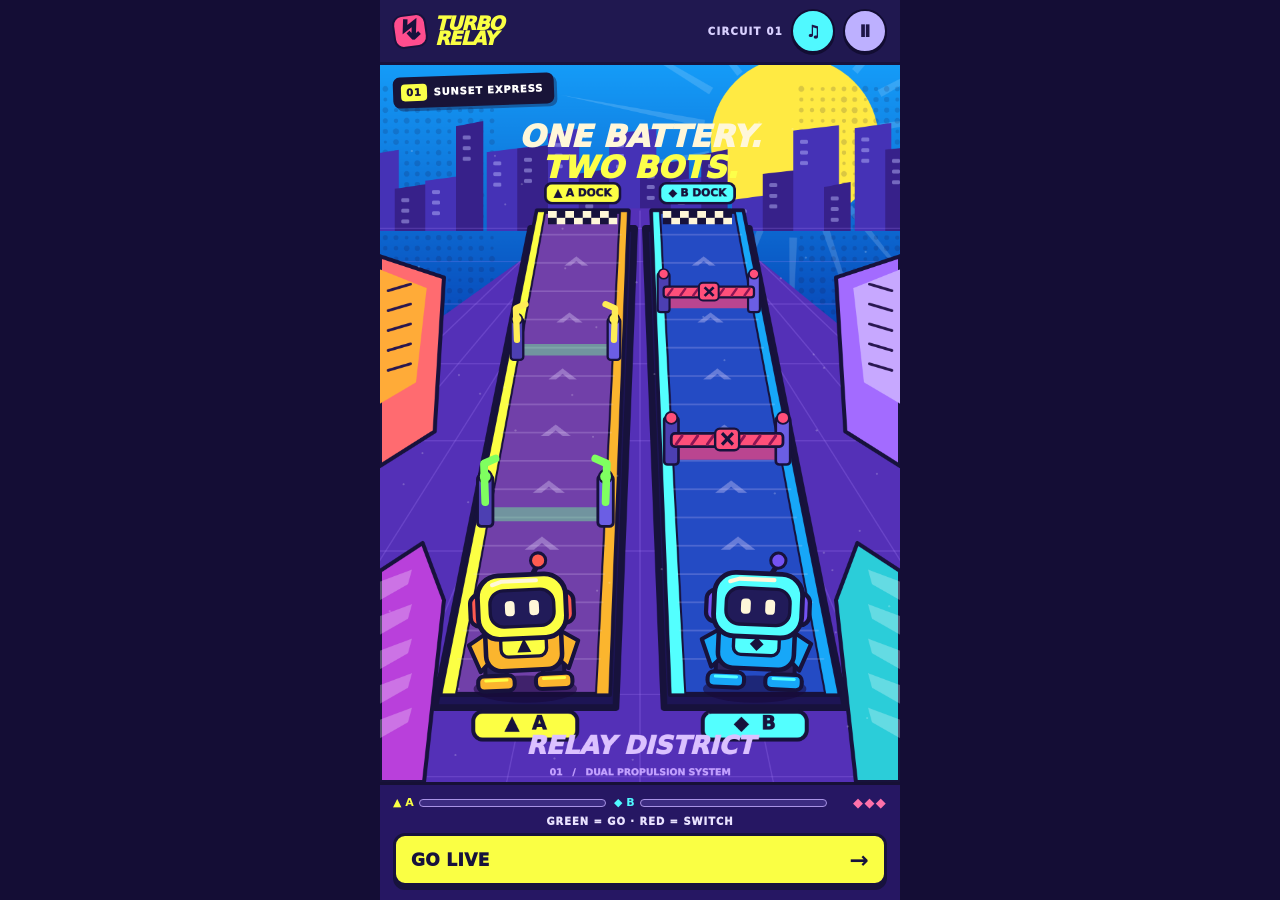
==== commit 445b4495: "Brake on dual red gates and after hits" ====
--- a/index.html
+++ b/index.html
@@ -51,8 +51,9 @@
 function toggle(r){
  if(r.mode!=='ride')return false;
  const both=r.dist.every(x=>x<100);
- if(both)r.active=r.active===0?1:0;
- else r.active=r.active<0?r.dist.findIndex(x=>x<100):-1;
+ if(r.active<0)r.active=goLane(r);
+ else if(!both||bothBlocked(r))r.active=-1;
+ else r.active=1-r.active;
  r.swaps++;return true;
 }
 function gateState(level,lane,index,time){
@@ -63,6 +64,19 @@
 function nextGate(r,lane){
  const gates=LEVELS[r.level].gates[lane],index=gates.findIndex(x=>x>r.dist[lane]);
  return index<0?null:{index,at:gates[index]};
+}
+function gateThreat(r,lane){
+ const gate=nextGate(r,lane);
+ if(!gate)return false;
+ const eta=(gate.at-r.dist[lane])/LEVELS[r.level].speed;
+ return eta<.78&&!gateState(r.level,lane,gate.index,r.t+eta).open;
+}
+function bothBlocked(r){
+ return r.dist.every(x=>x<100)&&gateThreat(r,0)&&gateThreat(r,1);
+}
+function goLane(r){
+ const lanes=[0,1].filter(i=>r.dist[i]<100);
+ return lanes.find(i=>!gateThreat(r,i))??lanes[0];
 }
 function advance(r,dt){
  if(r.mode!=='ride')return [];
@@ -76,7 +90,7 @@
   if(!state.open){
    const prior=L.gates[lane][gate.index-1]??0;
    r.dist[lane]=Math.max(prior,gate.at-7);
-   r.hits++;r.combo=0;
+   r.hits++;r.combo=0;r.active=-1;
    events.push({type:'hit',lane,at:gate.at});
    if(r.hits>=3){r.mode='loss';events.push({type:'finish'});}
    return events;
@@ -487,21 +501,18 @@
  $('meter-a').style.setProperty('--fill',r.dist[0]+'%');$('meter-b').style.setProperty('--fill',r.dist[1]+'%');
  $('fuses').textContent='◆'.repeat(3-r.hits)+'◇'.repeat(r.hits);$('fuses').setAttribute('aria-label',(3-r.hits)+' fuses');
  $('music').setAttribute('aria-pressed',String(p.music));$('music').setAttribute('aria-label',p.music?'Music on':'Music off');
- const a=$('action'),cue=$('cue'),both=r.dist.every(x=>x<100);
+ const a=$('action'),cue=$('cue'),both=r.dist.every(x=>x<100),brake=!both||bothBlocked(r);
  a.disabled=!!panel;
- const word=r.mode==='ready'?'GO LIVE':both?'SWITCH POWER':r.active<0?'GO':'BRAKE';
- if(a.dataset.label!==word){a.dataset.label=word;a.innerHTML=word+' <b aria-hidden="true">'+(both&&r.mode==='ride'?'⇄':r.active>=0&&!both?'■':'→')+'</b>';}
+ const word=r.mode==='ready'?'GO LIVE':r.active<0?'GO':brake?'BRAKE':'SWITCH POWER';
+ if(a.dataset.label!==word){a.dataset.label=word;a.innerHTML=word+' <b aria-hidden="true">'+(word==='SWITCH POWER'?'⇄':word==='BRAKE'?'■':'→')+'</b>';}
  a.dataset.lane=r.active===1?'b':'a';
  let note='GREEN = GO · RED = SWITCH',danger=false;
  if(r.mode==='ride'){
-  const lane=r.active<0?r.dist.findIndex(x=>x<100):r.active,g=nextGate(r,lane);
-  if(g){
-   const eta=(g.at-r.dist[lane])/L.speed,arrival=gateState(r.level,lane,g.index,r.t+eta);
-   danger=eta<.78&&!arrival.open;
-   if(r.active<0)note=arrival.open?'GREEN WINDOW · GO':'WAIT FOR GREEN';
-   else if(danger)note=both?'RED AHEAD · SWITCH!':'RED AHEAD · BRAKE!';
-   else note=(lane?'◆ B':'▲ A')+' POWERED'+(both?' · SWITCH TO CHANGE':' · LAST BOT');
-  }else note='CLEAR TO DOCK';
+  const lane=r.active<0?goLane(r):r.active;
+  danger=gateThreat(r,lane);
+  if(r.active<0)note=danger?'WAIT FOR GREEN':'GREEN WINDOW · GO';
+  else if(danger)note=brake?'RED AHEAD · BRAKE!':'RED AHEAD · SWITCH!';
+  else note=(lane?'◆ B':'▲ A')+' POWERED'+(both?' · SWITCH TO CHANGE':' · LAST BOT');
  }
  cue.textContent=note;cue.dataset.danger=String(danger);
 }
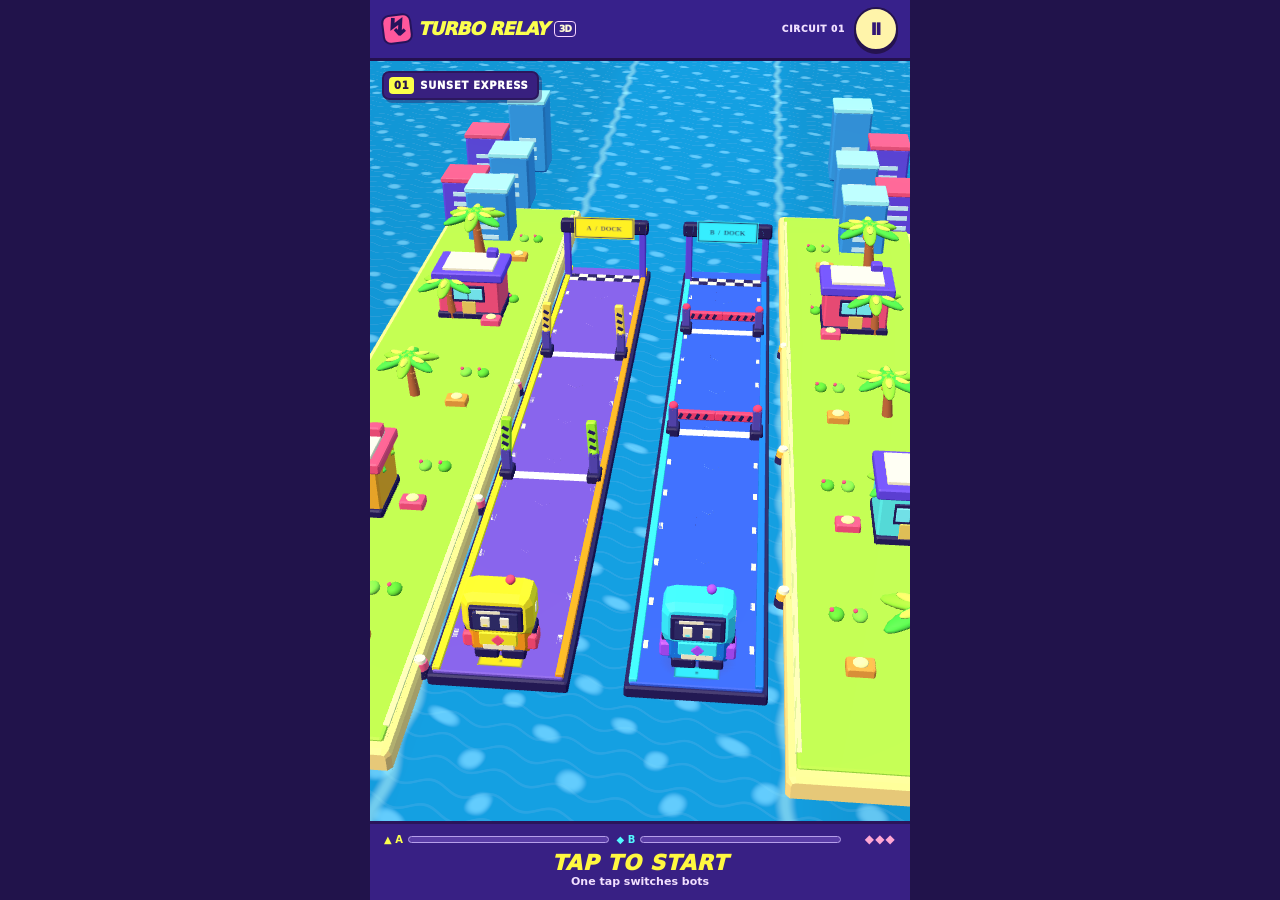
==== commit 293ca567: "Rebuild Turbo Relay in true 3D and simplify to one-tap controls" ====
--- a/index.html
+++ b/index.html
@@ -1,20 +1,32 @@
 <!doctype html>
-<html lang="en"><head><meta charset="utf-8"><meta name="viewport" content="width=device-width, initial-scale=1, viewport-fit=cover"><meta name="theme-color" content="#213cc9"><meta name="description" content="One battery, two rocket couriers. A high-voltage arcade relay."><title>Turbo Relay</title><style>*{box-sizing:border-box}html,body{margin:0;min-height:100%;background:#140d35;color:#fff;font-family:system-ui,sans-serif}body{overscroll-behavior:none}button{font:inherit;cursor:pointer;touch-action:manipulation;-webkit-tap-highlight-color:transparent}button:focus-visible{outline:3px solid #fff;outline-offset:3px}[hidden]{display:none!important}
-#game{position:relative;margin:auto;width:min(100%,520px);height:100vh;height:100dvh;min-height:300px;display:grid;grid-template-rows:auto minmax(0,1fr) auto;isolation:isolate;background:#243acf;overflow:hidden;--ink:#17123d;--yellow:#faff44;--cyan:#50f9ff;--pink:#ff4d8e;padding-top:env(safe-area-inset-top);padding-bottom:env(safe-area-inset-bottom)}
-header{display:flex;align-items:center;gap:8px;padding:9px 13px;background:#201850;border-bottom:3px solid #17123d;z-index:2}.brand{display:flex;align-items:center;gap:8px;line-height:.81;letter-spacing:-.055em;font-weight:1000;font-style:italic;font-size:19px;color:var(--yellow)}.brand i{display:grid;place-items:center;width:34px;height:34px;border:2px solid var(--ink);border-radius:10px;background:var(--pink);color:var(--ink);font-size:28px;transform:rotate(-8deg);font-style:normal}.brand span{display:block}#circuit{margin-left:auto;font-size:10px;font-weight:950;letter-spacing:.13em;white-space:nowrap;color:#d8d0ff}header button{flex:0 0 44px;height:44px;border-radius:50%;border:2px solid #120d33;color:#1e1647;background:#bdb0ff;font-weight:1000;box-shadow:0 2px #120d33}#music{background:var(--cyan)}#music[aria-pressed=false]{background:#d1c8ef}
-#arena{position:relative;min-height:0;overflow:hidden;background:#159cf8}canvas{display:block;width:100%;height:100%;touch-action:none}#stage-tag{position:absolute;left:13px;top:10px;display:flex;align-items:center;gap:7px;padding:5px 9px 5px 6px;background:#181438;color:white;border:2px solid #181438;box-shadow:3px 3px 0 #18143866;border-radius:7px;pointer-events:none;transform:rotate(-2deg);font-size:10px;font-weight:950;letter-spacing:.08em}#stage-num{background:#fbff49;color:#191239;padding:3px 5px;border-radius:4px}#callout{position:absolute;top:26%;left:50%;translate:-50% 0;z-index:1;max-width:90%;padding:8px 14px;border:3px solid #17123d;background:var(--yellow);color:#17123d;box-shadow:4px 4px #17123d;font-size:clamp(15px,5vw,24px);font-weight:1000;font-style:italic;white-space:nowrap;rotate:-7deg;pointer-events:none}#callout:empty{display:none}#callout[data-kind=hit]{background:#ff6b9d}#callout[data-kind=dock]{background:var(--cyan)}
-#dock{z-index:2;background:#261763;padding:10px 13px 14px;border-top:3px solid #161036}.meters{display:flex;align-items:center;gap:8px}.lane-tag{display:flex;align-items:center;gap:5px;flex:1;min-width:0;color:var(--yellow);font-size:11px;white-space:nowrap}.lane-tag.b{color:var(--cyan)}.lane-tag i{width:100%;height:8px;border:1px solid #a893e5;border-radius:8px;overflow:hidden;background:linear-gradient(90deg,currentColor var(--fill,0%),#3c2c82 var(--fill,0%))}#fuses{color:#ff71aa;letter-spacing:.1em;font-size:13px;min-width:52px;text-align:right}#cue{display:grid;place-items:center;min-height:23px;font-size:10px;font-weight:950;letter-spacing:.095em;color:#e9e2ff;text-align:center}#cue[data-danger=true]{color:#ffb1c8}
-.primary,.secondary{display:flex;justify-content:space-between;align-items:center;width:100%;min-height:53px;padding:0 15px;border:3px solid #17123d;border-radius:12px;box-shadow:0 4px #17123d;font-size:17px;font-weight:1000;letter-spacing:.02em;color:var(--ink);background:var(--yellow)}.primary b{font-size:23px}.primary:active,.secondary:active,header button:active{transform:translateY(2px);box-shadow:0 2px #17123d}.primary[data-lane=b]{background:var(--cyan)}.secondary{background:#fff0fb;min-height:44px;font-size:13px}.secondary:disabled{opacity:.52;cursor:default}
-#panel{position:absolute;z-index:4;inset:auto 12px calc(14px + env(safe-area-inset-bottom));max-height:calc(100% - 82px - env(safe-area-inset-top));overflow:auto;background:#fff5c9;color:var(--ink);border:3px solid var(--ink);border-radius:17px;box-shadow:6px 7px var(--ink);padding:15px;overscroll-behavior:contain}#panel small{font-size:10px;font-weight:950;letter-spacing:.12em}#panel h1,#panel h2{font-size:clamp(27px,8vw,42px);margin:2px 0 6px;line-height:.95;font-weight:1000;letter-spacing:-.07em;font-style:italic}#panel p{font-size:13px;font-weight:650;margin:7px 0 11px}.row{display:flex;gap:7px;margin-top:8px}.row>button{flex:1}.stats{display:flex;gap:6px;margin:8px 0 12px}.stats span{flex:1;background:#fbe29d;border:2px solid var(--ink);border-radius:8px;padding:6px;font-size:9px;font-weight:850}.stats strong{display:block;font-size:20px;line-height:1.15}.stars{color:#dc5e13;font-size:26px;letter-spacing:.08em}.stage-list{display:grid;grid-template-columns:repeat(3,1fr);gap:6px;margin:10px 0}.stage-list button{min-height:46px;border:2px solid var(--ink);border-radius:7px;background:#d7ccff;color:var(--ink);font-weight:950}.stage-list button:disabled{opacity:.45}
-@media(max-height:650px){header{padding-top:5px;padding-bottom:5px}#dock{padding-top:6px;padding-bottom:9px}.primary{min-height:47px}#cue{min-height:19px}#panel{padding:10px}}
-@media(orientation:landscape) and (max-height:550px){#game{width:min(100%,880px);grid-template-columns:minmax(0,1fr) 230px;grid-template-rows:auto minmax(0,1fr)}header{grid-column:span 2}#dock{align-self:stretch;display:flex;flex-direction:column;justify-content:center;border-top:0;border-left:3px solid #161036}#panel{left:auto;width:218px;bottom:10px;right:6px;max-height:calc(100% - 69px);padding:9px}#panel h2,#panel h1{font-size:25px}.stats{margin:6px 0}.stats strong{font-size:17px}}
+<html lang="en"><head><meta charset="utf-8"><meta name="viewport" content="width=device-width, initial-scale=1, viewport-fit=cover"><meta name="theme-color" content="#322287"><meta name="description" content="Two rocket bots, one tap. A bright 3D waterfront relay."><title>Turbo Relay 3D</title><style>*{box-sizing:border-box}html,body{margin:0;min-height:100%;background:#21134b;color:#fff;font-family:system-ui,sans-serif}body{overscroll-behavior:none}button{font:inherit;cursor:pointer;touch-action:manipulation;-webkit-tap-highlight-color:transparent}button:focus-visible{outline:3px solid #fff;outline-offset:3px}[hidden]{display:none!important}
+#game{position:relative;margin:auto;width:min(100%,540px);height:100vh;height:100dvh;min-height:300px;display:grid;grid-template-rows:auto minmax(0,1fr) auto;isolation:isolate;overflow:hidden;background:#24bff1;--ink:#25135b;--yellow:#fbff4e;--cyan:#53faff;--pink:#ff579c;padding-top:env(safe-area-inset-top);padding-bottom:env(safe-area-inset-bottom)}
+header{display:flex;align-items:center;gap:9px;padding:7px 12px;background:#37218b;border-bottom:3px solid #24114f;z-index:2}.brand{display:flex;align-items:center;gap:6px;line-height:.9;letter-spacing:-.045em;font-weight:1000;font-style:italic;font-size:18px;color:var(--yellow);white-space:nowrap}.brand i{display:grid;place-items:center;width:30px;height:30px;border:2px solid var(--ink);border-radius:8px;background:var(--pink);color:var(--ink);font-size:24px;transform:rotate(-7deg);font-style:normal}.brand small{border:1px solid #f7d4ff;border-radius:4px;padding:3px 4px;font-style:normal;font-size:9px;color:#fff9d4}#circuit{margin-left:auto;font-size:9px;font-weight:950;letter-spacing:.08em;color:#f0dfff;white-space:nowrap}header button{flex:0 0 44px;height:44px;border-radius:50%;border:2px solid #25134f;color:#321775;background:#fff4aa;font-weight:1000;box-shadow:0 3px #25134f}
+#arena{position:relative;min-height:0;overflow:hidden;background:#1ab8ed}canvas{display:block;width:100%;height:100%;touch-action:none}#action{position:absolute;inset:0;border:0;background:transparent;padding:0;width:100%;height:100%;touch-action:none}#action:focus-visible{outline-offset:-5px}#action:disabled{cursor:default;pointer-events:none}
+#stage-tag{position:absolute;left:12px;top:10px;display:flex;align-items:center;gap:6px;padding:4px 8px 4px 5px;background:#38207f;color:white;border:2px solid #2b175d;box-shadow:3px 3px #2e1b5c66;border-radius:7px;pointer-events:none;font-size:10px;font-weight:950;letter-spacing:.07em}#stage-num{background:#fbff49;color:#28144e;padding:3px 5px;border-radius:4px}
+#callout{position:absolute;top:21%;left:50%;translate:-50% 0;z-index:1;max-width:92%;padding:7px 12px;border:3px solid #271658;background:var(--yellow);color:#271658;box-shadow:4px 4px #271658;font-size:clamp(15px,5vw,24px);font-weight:1000;font-style:italic;white-space:nowrap;rotate:-6deg;pointer-events:none}#callout:empty{display:none}#callout[data-kind=hit]{background:#ff78ad}#callout[data-kind=dock]{background:var(--cyan)}
+#dock{z-index:2;background:#382084;padding:8px 14px 12px;border-top:3px solid #2a155b;text-align:center;touch-action:manipulation;cursor:pointer}.meters{display:flex;align-items:center;gap:8px}.lane-tag{display:flex;align-items:center;gap:5px;flex:1;min-width:0;color:var(--yellow);font-size:10px;white-space:nowrap}.lane-tag.b{color:var(--cyan)}.lane-tag i{width:100%;height:7px;border:1px solid #b69fea;border-radius:8px;background:linear-gradient(90deg,currentColor var(--fill,0%),#5a3da7 var(--fill,0%))}#fuses{color:#ffa7d3;letter-spacing:.1em;font-size:12px;min-width:47px;text-align:right}#cue{display:block;margin-top:5px;color:#fff840;font-size:clamp(15px,5vw,21px);font-weight:1000;letter-spacing:.045em;font-style:italic}#cue[data-danger=true]{color:#ffb4d0}#hint{display:block;color:#f1dfff;font-size:11px;font-weight:650}
+.primary,.secondary{display:flex;justify-content:space-between;align-items:center;width:100%;min-height:50px;padding:0 12px;border:3px solid var(--ink);border-radius:11px;box-shadow:0 3px var(--ink);font-size:16px;font-weight:1000;color:var(--ink);background:var(--yellow)}.primary b{font-size:21px}.primary:active,.secondary:active,header button:active{transform:translateY(2px);box-shadow:0 1px var(--ink)}.secondary{background:#efe0ff;min-height:44px;font-size:12px}
+#panel{position:absolute;z-index:4;inset:auto 12px calc(13px + env(safe-area-inset-bottom));max-height:calc(100% - 79px - env(safe-area-inset-top));overflow:auto;background:#fff4be;color:var(--ink);border:3px solid var(--ink);border-radius:16px;box-shadow:5px 6px var(--ink);padding:13px;overscroll-behavior:contain}#panel small{font-size:10px;font-weight:950;letter-spacing:.1em}#panel h2{font-size:clamp(26px,7.6vw,39px);margin:3px 0 6px;line-height:.98;font-weight:1000;letter-spacing:-.065em;font-style:italic}#panel p{font-size:12px;font-weight:650;margin:6px 0 9px}.row{display:flex;gap:6px;margin-top:7px}.row>button{flex:1}.stats{display:flex;gap:6px;margin:6px 0 10px}.stats span{flex:1;background:#ffe393;border:2px solid var(--ink);border-radius:7px;padding:5px;font-size:9px;font-weight:850}.stats strong{display:block;font-size:19px;line-height:1.1}.stars{color:#b54508;font-size:24px;letter-spacing:.1em}.stage-list{display:grid;grid-template-columns:repeat(3,1fr);gap:6px;margin:9px 0}.stage-list button{min-height:44px;border:2px solid var(--ink);border-radius:7px;background:#d8c6ff;color:var(--ink);font-weight:950}.stage-list button:disabled{opacity:.45}
+@media(max-width:350px){.brand{font-size:15px}header{gap:6px;padding-inline:8px}#circuit{letter-spacing:.03em}}
+@media(orientation:landscape) and (max-height:550px){#game{width:min(100%,880px);grid-template-columns:minmax(0,1fr) 165px;grid-template-rows:auto minmax(0,1fr)}header{grid-column:span 2}#dock{display:flex;flex-direction:column;justify-content:center;border-top:0;border-left:3px solid #25134f}#panel{left:auto;width:213px;bottom:9px;right:7px;max-height:calc(100% - 74px);padding:8px}#panel h2{font-size:25px}.stats strong{font-size:16px}#cue{font-size:16px}}
 </style></head>
-<body><main id="game" aria-label="Turbo Relay">
-<header><div class="brand"><i aria-hidden="true">↯</i><span>TURBO<br>RELAY</span></div><div id="circuit">CIRCUIT 01</div><button id="music" aria-label="Music on" title="Toggle music">♫</button><button id="menu" aria-label="Settings">Ⅱ</button></header>
-<div id="arena"><canvas id="track" aria-label="Two rocket couriers on their relay tracks"></canvas><div id="stage-tag"><span id="stage-num">01</span><span id="stage-name">SUNSET EXPRESS</span></div><div id="callout" aria-live="polite"></div></div>
-<div id="dock"><div class="meters"><span class="lane-tag a"><b>▲ A</b><i id="meter-a"></i></span><span class="lane-tag b"><b>◆ B</b><i id="meter-b"></i></span><span id="fuses" aria-label="3 fuses">◆◆◆</span></div><div id="cue">ONE BATTERY · TWO BOTS</div><button id="action" class="primary">GO LIVE <b aria-hidden="true">→</b></button></div>
+<body><main id="game" aria-label="Turbo Relay 3D">
+<header><div class="brand"><i aria-hidden="true">↯</i><span>TURBO RELAY</span><small>3D</small></div><div id="circuit">CIRCUIT 01</div><button id="menu" aria-label="Settings">Ⅱ</button></header>
+<div id="arena"><canvas id="track" aria-label="Two rocket robots on 3D bridges"></canvas>
+ <button id="action" type="button" aria-label="Tap to start"></button>
+ <div id="stage-tag"><span id="stage-num">01</span><span id="stage-name">SUNSET EXPRESS</span></div>
+ <div id="callout" aria-live="polite"></div>
+</div>
+<div id="dock"><div class="meters"><span class="lane-tag a"><b>▲ A</b><i id="meter-a"></i></span><span class="lane-tag b"><b>◆ B</b><i id="meter-b"></i></span><span id="fuses" aria-label="3 fuses">◆◆◆</span></div><strong id="cue">TAP TO START</strong><small id="hint">One tap switches bots</small></div>
 <section id="panel" hidden aria-live="polite"></section>
-</main><script>(()=>{const LEVELS = [
+</main><script>/**
+ * @license
+ * Copyright 2010-2022 Three.js Authors
+ * SPDX-License-Identifier: MIT
+ */
+!function(t,e){"object"==typeof exports&&"undefined"!=typeof module?e(exports):"function"==typeof define&&define.amd?define(["exports"],e):e((t="undefined"!=typeof globalThis?globalThis:t||self).THREE={})}(this,(function(t){"use strict";const e="147",i=100,n=300,r=301,s=302,a=303,o=304,l=306,c=1e3,h=1001,u=1002,d=1003,p=1004,m=1005,f=1006,g=1007,v=1008,x=1009,_=1012,y=1014,M=1015,b=1016,S=1020,w=1023,T=1026,A=1027,E=33776,C=33777,L=33778,R=33779,P=35840,I=35841,D=35842,N=35843,O=37492,z=37496,U=37808,B=37809,F=37810,k=37811,G=37812,V=37813,H=37814,W=37815,j=37816,q=37817,X=37818,Y=37819,Z=37820,J=37821,K=36492,$=2300,Q=2301,tt=2302,et=2400,it=2401,nt=2402,rt=2500,st=2501,at=3e3,ot=3001,lt="srgb",ct="srgb-linear",ht=7680,ut=35044,dt="300 es",pt=1035;class mt{addEventListener(t,e){void 0===this._listeners&&(this._listeners={});const i=this._listeners;void 0===i[t]&&(i[t]=[]),-1===i[t].indexOf(e)&&i[t].push(e)}hasEventListener(t,e){if(void 0===this._listeners)return!1;const i=this._listeners;return void 0!==i[t]&&-1!==i[t].indexOf(e)}removeEventListener(t,e){if(void 0===this._listeners)return;const i=this._listeners[t];if(void 0!==i){const t=i.indexOf(e);-1!==t&&i.splice(t,1)}}dispatchEvent(t){if(void 0===this._listeners)return;const e=this._listeners[t.type];if(void 0!==e){t.target=this;const i=e.slice(0);for(let e=0,n=i.length;e<n;e++)i[e].call(this,t);t.target=null}}}const ft=["00","01","02","03","04","05","06","07","08","09","0a","0b","0c","0d","0e","0f","10","11","12","13","14","15","16","17","18","19","1a","1b","1c","1d","1e","1f","20","21","22","23","24","25","26","27","28","29","2a","2b","2c","2d","2e","2f","30","31","32","33","34","35","36","37","38","39","3a","3b","3c","3d","3e","3f","40","41","42","43","44","45","46","47","48","49","4a","4b","4c","4d","4e","4f","50","51","52","53","54","55","56","57","58","59","5a","5b","5c","5d","5e","5f","60","61","62","63","64","65","66","67","68","69","6a","6b","6c","6d","6e","6f","70","71","72","73","74","75","76","77","78","79","7a","7b","7c","7d","7e","7f","80","81","82","83","84","85","86","87","88","89","8a","8b","8c","8d","8e","8f","90","91","92","93","94","95","96","97","98","99","9a","9b","9c","9d","9e","9f","a0","a1","a2","a3","a4","a5","a6","a7","a8","a9","aa","ab","ac","ad","ae","af","b0","b1","b2","b3","b4","b5","b6","b7","b8","b9","ba","bb","bc","bd","be","bf","c0","c1","c2","c3","c4","c5","c6","c7","c8","c9","ca","cb","cc","cd","ce","cf","d0","d1","d2","d3","d4","d5","d6","d7","d8","d9","da","db","dc","dd","de","df","e0","e1","e2","e3","e4","e5","e6","e7","e8","e9","ea","eb","ec","ed","ee","ef","f0","f1","f2","f3","f4","f5","f6","f7","f8","f9","fa","fb","fc","fd","fe","ff"];let gt=1234567;const vt=Math.PI/180,xt=180/Math.PI;function _t(){const t=4294967295*Math.random()|0,e=4294967295*Math.random()|0,i=4294967295*Math.random()|0,n=4294967295*Math.random()|0;return(ft[255&t]+ft[t>>8&255]+ft[t>>16&255]+ft[t>>24&255]+"-"+ft[255&e]+ft[e>>8&255]+"-"+ft[e>>16&15|64]+ft[e>>24&255]+"-"+ft[63&i|128]+ft[i>>8&255]+"-"+ft[i>>16&255]+ft[i>>24&255]+ft[255&n]+ft[n>>8&255]+ft[n>>16&255]+ft[n>>24&255]).toLowerCase()}function yt(t,e,i){return Math.max(e,Math.min(i,t))}function Mt(t,e){return(t%e+e)%e}function bt(t,e,i){return(1-i)*t+i*e}function St(t){return 0==(t&t-1)&&0!==t}function wt(t){return Math.pow(2,Math.ceil(Math.log(t)/Math.LN2))}function Tt(t){return Math.pow(2,Math.floor(Math.log(t)/Math.LN2))}function At(t,e){switch(e.constructor){case Float32Array:return t;case Uint16Array:return t/65535;case Uint8Array:return t/255;case Int16Array:return Math.max(t/32767,-1);case Int8Array:return Math.max(t/127,-1);default:throw new Error("Invalid component type.")}}function Et(t,e){switch(e.constructor){case Float32Array:return t;case Uint16Array:return Math.round(65535*t);case Uint8Array:return Math.round(255*t);case Int16Array:return Math.round(32767*t);case Int8Array:return Math.round(127*t);default:throw new Error("Invalid component type.")}}var Ct=Object.freeze({__proto__:null,DEG2RAD:vt,RAD2DEG:xt,generateUUID:_t,clamp:yt,euclideanModulo:Mt,mapLinear:function(t,e,i,n,r){return n+(t-e)*(r-n)/(i-e)},inverseLerp:function(t,e,i){return t!==e?(i-t)/(e-t):0},lerp:bt,damp:function(t,e,i,n){return bt(t,e,1-Math.exp(-i*n))},pingpong:function(t,e=1){return e-Math.abs(Mt(t,2*e)-e)},smoothstep:function(t,e,i){return t<=e?0:t>=i?1:(t=(t-e)/(i-e))*t*(3-2*t)},smootherstep:function(t,e,i){return t<=e?0:t>=i?1:(t=(t-e)/(i-e))*t*t*(t*(6*t-15)+10)},randInt:function(t,e){return t+Math.floor(Math.random()*(e-t+1))},randFloat:function(t,e){return t+Math.random()*(e-t)},randFloatSpread:function(t){return t*(.5-Math.random())},seededRandom:function(t){void 0!==t&&(gt=t);let e=gt+=1831565813;return e=Math.imul(e^e>>>15,1|e),e^=e+Math.imul(e^e>>>7,61|e),((e^e>>>14)>>>0)/4294967296},degToRad:function(t){return t*vt},radToDeg:function(t){return t*xt},isPowerOfTwo:St,ceilPowerOfTwo:wt,floorPowerOfTwo:Tt,setQuaternionFromProperEuler:function(t,e,i,n,r){const s=Math.cos,a=Math.sin,o=s(i/2),l=a(i/2),c=s((e+n)/2),h=a((e+n)/2),u=s((e-n)/2),d=a((e-n)/2),p=s((n-e)/2),m=a((n-e)/2);switch(r){case"XYX":t.set(o*h,l*u,l*d,o*c);break;case"YZY":t.set(l*d,o*h,l*u,o*c);break;case"ZXZ":t.set(l*u,l*d,o*h,o*c);break;case"XZX":t.set(o*h,l*m,l*p,o*c);break;case"YXY":t.set(l*p,o*h,l*m,o*c);break;case"ZYZ":t.set(l*m,l*p,o*h,o*c);break;default:console.warn("THREE.MathUtils: .setQuaternionFromProperEuler() encountered an unknown order: "+r)}},normalize:Et,denormalize:At});class Lt{constructor(t=0,e=0){Lt.prototype.isVector2=!0,this.x=t,this.y=e}get width(){return this.x}set width(t){this.x=t}get height(){return this.y}set height(t){this.y=t}set(t,e){return this.x=t,this.y=e,this}setScalar(t){return this.x=t,this.y=t,this}setX(t){return this.x=t,this}setY(t){return this.y=t,this}setComponent(t,e){switch(t){case 0:this.x=e;break;case 1:this.y=e;break;default:throw new Error("index is out of range: "+t)}return this}getComponent(t){switch(t){case 0:return this.x;case 1:return this.y;default:throw new Error("index is out of range: "+t)}}clone(){return new this.constructor(this.x,this.y)}copy(t){return this.x=t.x,this.y=t.y,this}add(t){return this.x+=t.x,this.y+=t.y,this}addScalar(t){return this.x+=t,this.y+=t,this}addVectors(t,e){return this.x=t.x+e.x,this.y=t.y+e.y,this}addScaledVector(t,e){return this.x+=t.x*e,this.y+=t.y*e,this}sub(t){return this.x-=t.x,this.y-=t.y,this}subScalar(t){return this.x-=t,this.y-=t,this}subVectors(t,e){return this.x=t.x-e.x,this.y=t.y-e.y,this}multiply(t){return this.x*=t.x,this.y*=t.y,this}multiplyScalar(t){return this.x*=t,this.y*=t,this}divide(t){return this.x/=t.x,this.y/=t.y,this}divideScalar(t){return this.multiplyScalar(1/t)}applyMatrix3(t){const e=this.x,i=this.y,n=t.elements;return this.x=n[0]*e+n[3]*i+n[6],this.y=n[1]*e+n[4]*i+n[7],this}min(t){return this.x=Math.min(this.x,t.x),this.y=Math.min(this.y,t.y),this}max(t){return this.x=Math.max(this.x,t.x),this.y=Math.max(this.y,t.y),this}clamp(t,e){return this.x=Math.max(t.x,Math.min(e.x,this.x)),this.y=Math.max(t.y,Math.min(e.y,this.y)),this}clampScalar(t,e){return this.x=Math.max(t,Math.min(e,this.x)),this.y=Math.max(t,Math.min(e,this.y)),this}clampLength(t,e){const i=this.length();return this.divideScalar(i||1).multiplyScalar(Math.max(t,Math.min(e,i)))}floor(){return this.x=Math.floor(this.x),this.y=Math.floor(this.y),this}ceil(){return this.x=Math.ceil(this.x),this.y=Math.ceil(this.y),this}round(){return this.x=Math.round(this.x),this.y=Math.round(this.y),this}roundToZero(){return this.x=this.x<0?Math.ceil(this.x):Math.floor(this.x),this.y=this.y<0?Math.ceil(this.y):Math.floor(this.y),this}negate(){return this.x=-this.x,this.y=-this.y,this}dot(t){return this.x*t.x+this.y*t.y}cross(t){return this.x*t.y-this.y*t.x}lengthSq(){return this.x*this.x+this.y*this.y}length(){return Math.sqrt(this.x*this.x+this.y*this.y)}manhattanLength(){return Math.abs(this.x)+Math.abs(this.y)}normalize(){return this.divideScalar(this.length()||1)}angle(){return Math.atan2(-this.y,-this.x)+Math.PI}distanceTo(t){return Math.sqrt(this.distanceToSquared(t))}distanceToSquared(t){const e=this.x-t.x,i=this.y-t.y;return e*e+i*i}manhattanDistanceTo(t){return Math.abs(this.x-t.x)+Math.abs(this.y-t.y)}setLength(t){return this.normalize().multiplyScalar(t)}lerp(t,e){return this.x+=(t.x-this.x)*e,this.y+=(t.y-this.y)*e,this}lerpVectors(t,e,i){return this.x=t.x+(e.x-t.x)*i,this.y=t.y+(e.y-t.y)*i,this}equals(t){return t.x===this.x&&t.y===this.y}fromArray(t,e=0){return this.x=t[e],this.y=t[e+1],this}toArray(t=[],e=0){return t[e]=this.x,t[e+1]=this.y,t}fromBufferAttribute(t,e){return this.x=t.getX(e),this.y=t.getY(e),this}rotateAround(t,e){const i=Math.cos(e),n=Math.sin(e),r=this.x-t.x,s=this.y-t.y;return this.x=r*i-s*n+t.x,this.y=r*n+s*i+t.y,this}random(){return this.x=Math.random(),this.y=Math.random(),this}*[Symbol.iterator](){yield this.x,yield this.y}}class Rt{constructor(){Rt.prototype.isMatrix3=!0,this.elements=[1,0,0,0,1,0,0,0,1]}set(t,e,i,n,r,s,a,o,l){const c=this.elements;return c[0]=t,c[1]=n,c[2]=a,c[3]=e,c[4]=r,c[5]=o,c[6]=i,c[7]=s,c[8]=l,this}identity(){return this.set(1,0,0,0,1,0,0,0,1),this}copy(t){const e=this.elements,i=t.elements;return e[0]=i[0],e[1]=i[1],e[2]=i[2],e[3]=i[3],e[4]=i[4],e[5]=i[5],e[6]=i[6],e[7]=i[7],e[8]=i[8],this}extractBasis(t,e,i){return t.setFromMatrix3Column(this,0),e.setFromMatrix3Column(this,1),i.setFromMatrix3Column(this,2),this}setFromMatrix4(t){const e=t.elements;return this.set(e[0],e[4],e[8],e[1],e[5],e[9],e[2],e[6],e[10]),this}multiply(t){return this.multiplyMatrices(this,t)}premultiply(t){return this.multiplyMatrices(t,this)}multiplyMatrices(t,e){const i=t.elements,n=e.elements,r=this.elements,s=i[0],a=i[3],o=i[6],l=i[1],c=i[4],h=i[7],u=i[2],d=i[5],p=i[8],m=n[0],f=n[3],g=n[6],v=n[1],x=n[4],_=n[7],y=n[2],M=n[5],b=n[8];return r[0]=s*m+a*v+o*y,r[3]=s*f+a*x+o*M,r[6]=s*g+a*_+o*b,r[1]=l*m+c*v+h*y,r[4]=l*f+c*x+h*M,r[7]=l*g+c*_+h*b,r[2]=u*m+d*v+p*y,r[5]=u*f+d*x+p*M,r[8]=u*g+d*_+p*b,this}multiplyScalar(t){const e=this.elements;return e[0]*=t,e[3]*=t,e[6]*=t,e[1]*=t,e[4]*=t,e[7]*=t,e[2]*=t,e[5]*=t,e[8]*=t,this}determinant(){const t=this.elements,e=t[0],i=t[1],n=t[2],r=t[3],s=t[4],a=t[5],o=t[6],l=t[7],c=t[8];return e*s*c-e*a*l-i*r*c+i*a*o+n*r*l-n*s*o}invert(){const t=this.elements,e=t[0],i=t[1],n=t[2],r=t[3],s=t[4],a=t[5],o=t[6],l=t[7],c=t[8],h=c*s-a*l,u=a*o-c*r,d=l*r-s*o,p=e*h+i*u+n*d;if(0===p)return this.set(0,0,0,0,0,0,0,0,0);const m=1/p;return t[0]=h*m,t[1]=(n*l-c*i)*m,t[2]=(a*i-n*s)*m,t[3]=u*m,t[4]=(c*e-n*o)*m,t[5]=(n*r-a*e)*m,t[6]=d*m,t[7]=(i*o-l*e)*m,t[8]=(s*e-i*r)*m,this}transpose(){let t;const e=this.elements;return t=e[1],e[1]=e[3],e[3]=t,t=e[2],e[2]=e[6],e[6]=t,t=e[5],e[5]=e[7],e[7]=t,this}getNormalMatrix(t){return this.setFromMatrix4(t).invert().transpose()}transposeIntoArray(t){const e=this.elements;return t[0]=e[0],t[1]=e[3],t[2]=e[6],t[3]=e[1],t[4]=e[4],t[5]=e[7],t[6]=e[2],t[7]=e[5],t[8]=e[8],this}setUvTransform(t,e,i,n,r,s,a){const o=Math.cos(r),l=Math.sin(r);return this.set(i*o,i*l,-i*(o*s+l*a)+s+t,-n*l,n*o,-n*(-l*s+o*a)+a+e,0,0,1),this}scale(t,e){return this.premultiply(Pt.makeScale(t,e)),this}rotate(t){return this.premultiply(Pt.makeRotation(-t)),this}translate(t,e){return this.premultiply(Pt.makeTranslation(t,e)),this}makeTranslation(t,e){return this.set(1,0,t,0,1,e,0,0,1),this}makeRotation(t){const e=Math.cos(t),i=Math.sin(t);return this.set(e,-i,0,i,e,0,0,0,1),this}makeScale(t,e){return this.set(t,0,0,0,e,0,0,0,1),this}equals(t){const e=this.elements,i=t.elements;for(let t=0;t<9;t++)if(e[t]!==i[t])return!1;return!0}fromArray(t,e=0){for(let i=0;i<9;i++)this.elements[i]=t[i+e];return this}toArray(t=[],e=0){const i=this.elements;return t[e]=i[0],t[e+1]=i[1],t[e+2]=i[2],t[e+3]=i[3],t[e+4]=i[4],t[e+5]=i[5],t[e+6]=i[6],t[e+7]=i[7],t[e+8]=i[8],t}clone(){return(new this.constructor).fromArray(this.elements)}}const Pt=new Rt;function It(t){for(let e=t.length-1;e>=0;--e)if(t[e]>=65535)return!0;return!1}const Dt={Int8Array:Int8Array,Uint8Array:Uint8Array,Uint8ClampedArray:Uint8ClampedArray,Int16Array:Int16Array,Uint16Array:Uint16Array,Int32Array:Int32Array,Uint32Array:Uint32Array,Float32Array:Float32Array,Float64Array:Float64Array};function Nt(t,e){return new Dt[t](e)}function Ot(t){return document.createElementNS("http://www.w3.org/1999/xhtml",t)}function zt(t){return t<.04045?.0773993808*t:Math.pow(.9478672986*t+.0521327014,2.4)}function Ut(t){return t<.0031308?12.92*t:1.055*Math.pow(t,.41666)-.055}const Bt={[lt]:{[ct]:zt},[ct]:{[lt]:Ut}},Ft={legacyMode:!0,get workingColorSpace(){return ct},set workingColorSpace(t){console.warn("THREE.ColorManagement: .workingColorSpace is readonly.")},convert:function(t,e,i){if(this.legacyMode||e===i||!e||!i)return t;if(Bt[e]&&void 0!==Bt[e][i]){const n=Bt[e][i];return t.r=n(t.r),t.g=n(t.g),t.b=n(t.b),t}throw new Error("Unsupported color space conversion.")},fromWorkingColorSpace:function(t,e){return this.convert(t,this.workingColorSpace,e)},toWorkingColorSpace:function(t,e){return this.convert(t,e,this.workingColorSpace)}},kt={aliceblue:15792383,antiquewhite:16444375,aqua:65535,aquamarine:8388564,azure:15794175,beige:16119260,bisque:16770244,black:0,blanchedalmond:16772045,blue:255,blueviolet:9055202,brown:10824234,burlywood:14596231,cadetblue:6266528,chartreuse:8388352,chocolate:13789470,coral:16744272,cornflowerblue:6591981,cornsilk:16775388,crimson:14423100,cyan:65535,darkblue:139,darkcyan:35723,darkgoldenrod:12092939,darkgray:11119017,darkgreen:25600,darkgrey:11119017,darkkhaki:12433259,darkmagenta:9109643,darkolivegreen:5597999,darkorange:16747520,darkorchid:10040012,darkred:9109504,darksalmon:15308410,darkseagreen:9419919,darkslateblue:4734347,darkslategray:3100495,darkslategrey:3100495,darkturquoise:52945,darkviolet:9699539,deeppink:16716947,deepskyblue:49151,dimgray:6908265,dimgrey:6908265,dodgerblue:2003199,firebrick:11674146,floralwhite:16775920,forestgreen:2263842,fuchsia:16711935,gainsboro:14474460,ghostwhite:16316671,gold:16766720,goldenrod:14329120,gray:8421504,green:32768,greenyellow:11403055,grey:8421504,honeydew:15794160,hotpink:16738740,indianred:13458524,indigo:4915330,ivory:16777200,khaki:15787660,lavender:15132410,lavenderblush:16773365,lawngreen:8190976,lemonchiffon:16775885,lightblue:11393254,lightcoral:15761536,lightcyan:14745599,lightgoldenrodyellow:16448210,lightgray:13882323,lightgreen:9498256,lightgrey:13882323,lightpink:16758465,lightsalmon:16752762,lightseagreen:2142890,lightskyblue:8900346,lightslategray:7833753,lightslategrey:7833753,lightsteelblue:11584734,lightyellow:16777184,lime:65280,limegreen:3329330,linen:16445670,magenta:16711935,maroon:8388608,mediumaquamarine:6737322,mediumblue:205,mediumorchid:12211667,mediumpurple:9662683,mediumseagreen:3978097,mediumslateblue:8087790,mediumspringgreen:64154,mediumturquoise:4772300,mediumvioletred:13047173,midnightblue:1644912,mintcream:16121850,mistyrose:16770273,moccasin:16770229,navajowhite:16768685,navy:128,oldlace:16643558,olive:8421376,olivedrab:7048739,orange:16753920,orangered:16729344,orchid:14315734,palegoldenrod:15657130,palegreen:10025880,paleturquoise:11529966,palevioletred:14381203,papayawhip:16773077,peachpuff:16767673,peru:13468991,pink:16761035,plum:14524637,powderblue:11591910,purple:8388736,rebeccapurple:6697881,red:16711680,rosybrown:12357519,royalblue:4286945,saddlebrown:9127187,salmon:16416882,sandybrown:16032864,seagreen:3050327,seashell:16774638,sienna:10506797,silver:12632256,skyblue:8900331,slateblue:6970061,slategray:7372944,slategrey:7372944,snow:16775930,springgreen:65407,steelblue:4620980,tan:13808780,teal:32896,thistle:14204888,tomato:16737095,turquoise:4251856,violet:15631086,wheat:16113331,white:16777215,whitesmoke:16119285,yellow:16776960,yellowgreen:10145074},Gt={r:0,g:0,b:0},Vt={h:0,s:0,l:0},Ht={h:0,s:0,l:0};function Wt(t,e,i){return i<0&&(i+=1),i>1&&(i-=1),i<1/6?t+6*(e-t)*i:i<.5?e:i<2/3?t+6*(e-t)*(2/3-i):t}function jt(t,e){return e.r=t.r,e.g=t.g,e.b=t.b,e}class qt{constructor(t,e,i){return this.isColor=!0,this.r=1,this.g=1,this.b=1,void 0===e&&void 0===i?this.set(t):this.setRGB(t,e,i)}set(t){return t&&t.isColor?this.copy(t):"number"==typeof t?this.setHex(t):"string"==typeof t&&this.setStyle(t),this}setScalar(t){return this.r=t,this.g=t,this.b=t,this}setHex(t,e="srgb"){return t=Math.floor(t),this.r=(t>>16&255)/255,this.g=(t>>8&255)/255,this.b=(255&t)/255,Ft.toWorkingColorSpace(this,e),this}setRGB(t,e,i,n=Ft.workingColorSpace){return this.r=t,this.g=e,this.b=i,Ft.toWorkingColorSpace(this,n),this}setHSL(t,e,i,n=Ft.workingColorSpace){if(t=Mt(t,1),e=yt(e,0,1),i=yt(i,0,1),0===e)this.r=this.g=this.b=i;else{const n=i<=.5?i*(1+e):i+e-i*e,r=2*i-n;this.r=Wt(r,n,t+1/3),this.g=Wt(r,n,t),this.b=Wt(r,n,t-1/3)}return Ft.toWorkingColorSpace(this,n),this}setStyle(t,e="srgb"){function i(e){void 0!==e&&parseFloat(e)<1&&console.warn("THREE.Color: Alpha component of "+t+" will be ignored.")}let n;if(n=/^((?:rgb|hsl)a?)\(([^\)]*)\)/.exec(t)){let t;const r=n[1],s=n[2];switch(r){case"rgb":case"rgba":if(t=/^\s*(\d+)\s*,\s*(\d+)\s*,\s*(\d+)\s*(?:,\s*(\d*\.?\d+)\s*)?$/.exec(s))return this.r=Math.min(255,parseInt(t[1],10))/255,this.g=Math.min(255,parseInt(t[2],10))/255,this.b=Math.min(255,parseInt(t[3],10))/255,Ft.toWorkingColorSpace(this,e),i(t[4]),this;if(t=/^\s*(\d+)\%\s*,\s*(\d+)\%\s*,\s*(\d+)\%\s*(?:,\s*(\d*\.?\d+)\s*)?$/.exec(s))return this.r=Math.min(100,parseInt(t[1],10))/100,this.g=Math.min(100,parseInt(t[2],10))/100,this.b=Math.min(100,parseInt(t[3],10))/100,Ft.toWorkingColorSpace(this,e),i(t[4]),this;break;case"hsl":case"hsla":if(t=/^\s*(\d*\.?\d+)\s*,\s*(\d*\.?\d+)\%\s*,\s*(\d*\.?\d+)\%\s*(?:,\s*(\d*\.?\d+)\s*)?$/.exec(s)){const n=parseFloat(t[1])/360,r=parseFloat(t[2])/100,s=parseFloat(t[3])/100;return i(t[4]),this.setHSL(n,r,s,e)}}}else if(n=/^\#([A-Fa-f\d]+)$/.exec(t)){const t=n[1],i=t.length;if(3===i)return this.r=parseInt(t.charAt(0)+t.charAt(0),16)/255,this.g=parseInt(t.charAt(1)+t.charAt(1),16)/255,this.b=parseInt(t.charAt(2)+t.charAt(2),16)/255,Ft.toWorkingColorSpace(this,e),this;if(6===i)return this.r=parseInt(t.charAt(0)+t.charAt(1),16)/255,this.g=parseInt(t.charAt(2)+t.charAt(3),16)/255,this.b=parseInt(t.charAt(4)+t.charAt(5),16)/255,Ft.toWorkingColorSpace(this,e),this}return t&&t.length>0?this.setColorName(t,e):this}setColorName(t,e="srgb"){const i=kt[t.toLowerCase()];return void 0!==i?this.setHex(i,e):console.warn("THREE.Color: Unknown color "+t),this}clone(){return new this.constructor(this.r,this.g,this.b)}copy(t){return this.r=t.r,this.g=t.g,this.b=t.b,this}copySRGBToLinear(t){return this.r=zt(t.r),this.g=zt(t.g),this.b=zt(t.b),this}copyLinearToSRGB(t){return this.r=Ut(t.r),this.g=Ut(t.g),this.b=Ut(t.b),this}convertSRGBToLinear(){return this.copySRGBToLinear(this),this}convertLinearToSRGB(){return this.copyLinearToSRGB(this),this}getHex(t="srgb"){return Ft.fromWorkingColorSpace(jt(this,Gt),t),yt(255*Gt.r,0,255)<<16^yt(255*Gt.g,0,255)<<8^yt(255*Gt.b,0,255)<<0}getHexString(t="srgb"){return("000000"+this.getHex(t).toString(16)).slice(-6)}getHSL(t,e=Ft.workingColorSpace){Ft.fromWorkingColorSpace(jt(this,Gt),e);const i=Gt.r,n=Gt.g,r=Gt.b,s=Math.max(i,n,r),a=Math.min(i,n,r);let o,l;const c=(a+s)/2;if(a===s)o=0,l=0;else{const t=s-a;switch(l=c<=.5?t/(s+a):t/(2-s-a),s){case i:o=(n-r)/t+(n<r?6:0);break;case n:o=(r-i)/t+2;break;case r:o=(i-n)/t+4}o/=6}return t.h=o,t.s=l,t.l=c,t}getRGB(t,e=Ft.workingColorSpace){return Ft.fromWorkingColorSpace(jt(this,Gt),e),t.r=Gt.r,t.g=Gt.g,t.b=Gt.b,t}getStyle(t="srgb"){return Ft.fromWorkingColorSpace(jt(this,Gt),t),t!==lt?`color(${t} ${Gt.r} ${Gt.g} ${Gt.b})`:`rgb(${255*Gt.r|0},${255*Gt.g|0},${255*Gt.b|0})`}offsetHSL(t,e,i){return this.getHSL(Vt),Vt.h+=t,Vt.s+=e,Vt.l+=i,this.setHSL(Vt.h,Vt.s,Vt.l),this}add(t){return this.r+=t.r,this.g+=t.g,this.b+=t.b,this}addColors(t,e){return this.r=t.r+e.r,this.g=t.g+e.g,this.b=t.b+e.b,this}addScalar(t){return this.r+=t,this.g+=t,this.b+=t,this}sub(t){return this.r=Math.max(0,this.r-t.r),this.g=Math.max(0,this.g-t.g),this.b=Math.max(0,this.b-t.b),this}multiply(t){return this.r*=t.r,this.g*=t.g,this.b*=t.b,this}multiplyScalar(t){return this.r*=t,this.g*=t,this.b*=t,this}lerp(t,e){return this.r+=(t.r-this.r)*e,this.g+=(t.g-this.g)*e,this.b+=(t.b-this.b)*e,this}lerpColors(t,e,i){return this.r=t.r+(e.r-t.r)*i,this.g=t.g+(e.g-t.g)*i,this.b=t.b+(e.b-t.b)*i,this}lerpHSL(t,e){this.getHSL(Vt),t.getHSL(Ht);const i=bt(Vt.h,Ht.h,e),n=bt(Vt.s,Ht.s,e),r=bt(Vt.l,Ht.l,e);return this.setHSL(i,n,r),this}equals(t){return t.r===this.r&&t.g===this.g&&t.b===this.b}fromArray(t,e=0){return this.r=t[e],this.g=t[e+1],this.b=t[e+2],this}toArray(t=[],e=0){return t[e]=this.r,t[e+1]=this.g,t[e+2]=this.b,t}fromBufferAttribute(t,e){return this.r=t.getX(e),this.g=t.getY(e),this.b=t.getZ(e),this}toJSON(){return this.getHex()}*[Symbol.iterator](){yield this.r,yield this.g,yield this.b}}let Xt;qt.NAMES=kt;class Yt{static getDataURL(t){if(/^data:/i.test(t.src))return t.src;if("undefined"==typeof HTMLCanvasElement)return t.src;let e;if(t instanceof HTMLCanvasElement)e=t;else{void 0===Xt&&(Xt=Ot("canvas")),Xt.width=t.width,Xt.height=t.height;const i=Xt.getContext("2d");t instanceof ImageData?i.putImageData(t,0,0):i.drawImage(t,0,0,t.width,t.height),e=Xt}return e.width>2048||e.height>2048?(console.warn("THREE.ImageUtils.getDataURL: Image converted to jpg for performance reasons",t),e.toDataURL("image/jpeg",.6)):e.toDataURL("image/png")}static sRGBToLinear(t){if("undefined"!=typeof HTMLImageElement&&t instanceof HTMLImageElement||"undefined"!=typeof HTMLCanvasElement&&t instanceof HTMLCanvasElement||"undefined"!=typeof ImageBitmap&&t instanceof ImageBitmap){const e=Ot("canvas");e.width=t.width,e.height=t.height;const i=e.getContext("2d");i.drawImage(t,0,0,t.width,t.height);const n=i.getImageData(0,0,t.width,t.height),r=n.data;for(let t=0;t<r.length;t++)r[t]=255*zt(r[t]/255);return i.putImageData(n,0,0),e}if(t.data){const e=t.data.slice(0);for(let t=0;t<e.length;t++)e instanceof Uint8Array||e instanceof Uint8ClampedArray?e[t]=Math.floor(255*zt(e[t]/255)):e[t]=zt(e[t]);return{data:e,width:t.width,height:t.height}}return console.warn("THREE.ImageUtils.sRGBToLinear(): Unsupported image type. No color space conversion applied."),t}}class Zt{constructor(t=null){this.isSource=!0,this.uuid=_t(),this.data=t,this.version=0}set needsUpdate(t){!0===t&&this.version++}toJSON(t){const e=void 0===t||"string"==typeof t;if(!e&&void 0!==t.images[this.uuid])return t.images[this.uuid];const i={uuid:this.uuid,url:""},n=this.data;if(null!==n){let t;if(Array.isArray(n)){t=[];for(let e=0,i=n.length;e<i;e++)n[e].isDataTexture?t.push(Jt(n[e].image)):t.push(Jt(n[e]))}else t=Jt(n);i.url=t}return e||(t.images[this.uuid]=i),i}}function Jt(t){return"undefined"!=typeof HTMLImageElement&&t instanceof HTMLImageElement||"undefined"!=typeof HTMLCanvasElement&&t instanceof HTMLCanvasElement||"undefined"!=typeof ImageBitmap&&t instanceof ImageBitmap?Yt.getDataURL(t):t.data?{data:Array.from(t.data),width:t.width,height:t.height,type:t.data.constructor.name}:(console.warn("THREE.Texture: Unable to serialize Texture."),{})}let Kt=0;class $t extends mt{constructor(t=$t.DEFAULT_IMAGE,e=$t.DEFAULT_MAPPING,i=1001,n=1001,r=1006,s=1008,a=1023,o=1009,l=$t.DEFAULT_ANISOTROPY,c=3e3){super(),this.isTexture=!0,Object.defineProperty(this,"id",{value:Kt++}),this.uuid=_t(),this.name="",this.source=new Zt(t),this.mipmaps=[],this.mapping=e,this.wrapS=i,this.wrapT=n,this.magFilter=r,this.minFilter=s,this.anisotropy=l,this.format=a,this.internalFormat=null,this.type=o,this.offset=new Lt(0,0),this.repeat=new Lt(1,1),this.center=new Lt(0,0),this.rotation=0,this.matrixAutoUpdate=!0,this.matrix=new Rt,this.generateMipmaps=!0,this.premultiplyAlpha=!1,this.flipY=!0,this.unpackAlignment=4,this.encoding=c,this.userData={},this.version=0,this.onUpdate=null,this.isRenderTargetTexture=!1,this.needsPMREMUpdate=!1}get image(){return this.source.data}set image(t){this.source.data=t}updateMatrix(){this.matrix.setUvTransform(this.offset.x,this.offset.y,this.repeat.x,this.repeat.y,this.rotation,this.center.x,this.center.y)}clone(){return(new this.constructor).copy(this)}copy(t){return this.name=t.name,this.source=t.source,this.mipmaps=t.mipmaps.slice(0),this.mapping=t.mapping,this.wrapS=t.wrapS,this.wrapT=t.wrapT,this.magFilter=t.magFilter,this.minFilter=t.minFilter,this.anisotropy=t.anisotropy,this.format=t.format,this.internalFormat=t.internalFormat,this.type=t.type,this.offset.copy(t.offset),this.repeat.copy(t.repeat),this.center.copy(t.center),this.rotation=t.rotation,this.matrixAutoUpdate=t.matrixAutoUpdate,this.matrix.copy(t.matrix),this.generateMipmaps=t.generateMipmaps,this.premultiplyAlpha=t.premultiplyAlpha,this.flipY=t.flipY,this.unpackAlignment=t.unpackAlignment,this.encoding=t.encoding,this.userData=JSON.parse(JSON.stringify(t.userData)),this.needsUpdate=!0,this}toJSON(t){const e=void 0===t||"string"==typeof t;if(!e&&void 0!==t.textures[this.uuid])return t.textures[this.uuid];const i={metadata:{version:4.5,type:"Texture",generator:"Texture.toJSON"},uuid:this.uuid,name:this.name,image:this.source.toJSON(t).uuid,mapping:this.mapping,repeat:[this.repeat.x,this.repeat.y],offset:[this.offset.x,this.offset.y],center:[this.center.x,this.center.y],rotation:this.rotation,wrap:[this.wrapS,this.wrapT],format:this.format,type:this.type,encoding:this.encoding,minFilter:this.minFilter,magFilter:this.magFilter,anisotropy:this.anisotropy,flipY:this.flipY,premultiplyAlpha:this.premultiplyAlpha,unpackAlignment:this.unpackAlignment};return"{}"!==JSON.stringify(this.userData)&&(i.userData=this.userData),e||(t.textures[this.uuid]=i),i}dispose(){this.dispatchEvent({type:"dispose"})}transformUv(t){if(this.mapping!==n)return t;if(t.applyMatrix3(this.matrix),t.x<0||t.x>1)switch(this.wrapS){case c:t.x=t.x-Math.floor(t.x);break;case h:t.x=t.x<0?0:1;break;case u:1===Math.abs(Math.floor(t.x)%2)?t.x=Math.ceil(t.x)-t.x:t.x=t.x-Math.floor(t.x)}if(t.y<0||t.y>1)switch(this.wrapT){case c:t.y=t.y-Math.floor(t.y);break;case h:t.y=t.y<0?0:1;break;case u:1===Math.abs(Math.floor(t.y)%2)?t.y=Math.ceil(t.y)-t.y:t.y=t.y-Math.floor(t.y)}return this.flipY&&(t.y=1-t.y),t}set needsUpdate(t){!0===t&&(this.version++,this.source.needsUpdate=!0)}}$t.DEFAULT_IMAGE=null,$t.DEFAULT_MAPPING=n,$t.DEFAULT_ANISOTROPY=1;class Qt{constructor(t=0,e=0,i=0,n=1){Qt.prototype.isVector4=!0,this.x=t,this.y=e,this.z=i,this.w=n}get width(){return this.z}set width(t){this.z=t}get height(){return this.w}set height(t){this.w=t}set(t,e,i,n){return this.x=t,this.y=e,this.z=i,this.w=n,this}setScalar(t){return this.x=t,this.y=t,this.z=t,this.w=t,this}setX(t){return this.x=t,this}setY(t){return this.y=t,this}setZ(t){return this.z=t,this}setW(t){return this.w=t,this}setComponent(t,e){switch(t){case 0:this.x=e;break;case 1:this.y=e;break;case 2:this.z=e;break;case 3:this.w=e;break;default:throw new Error("index is out of range: "+t)}return this}getComponent(t){switch(t){case 0:return this.x;case 1:return this.y;case 2:return this.z;case 3:return this.w;default:throw new Error("index is out of range: "+t)}}clone(){return new this.constructor(this.x,this.y,this.z,this.w)}copy(t){return this.x=t.x,this.y=t.y,this.z=t.z,this.w=void 0!==t.w?t.w:1,this}add(t){return this.x+=t.x,this.y+=t.y,this.z+=t.z,this.w+=t.w,this}addScalar(t){return this.x+=t,this.y+=t,this.z+=t,this.w+=t,this}addVectors(t,e){return this.x=t.x+e.x,this.y=t.y+e.y,this.z=t.z+e.z,this.w=t.w+e.w,this}addScaledVector(t,e){return this.x+=t.x*e,this.y+=t.y*e,this.z+=t.z*e,this.w+=t.w*e,this}sub(t){return this.x-=t.x,this.y-=t.y,this.z-=t.z,this.w-=t.w,this}subScalar(t){return this.x-=t,this.y-=t,this.z-=t,this.w-=t,this}subVectors(t,e){return this.x=t.x-e.x,this.y=t.y-e.y,this.z=t.z-e.z,this.w=t.w-e.w,this}multiply(t){return this.x*=t.x,this.y*=t.y,this.z*=t.z,this.w*=t.w,this}multiplyScalar(t){return this.x*=t,this.y*=t,this.z*=t,this.w*=t,this}applyMatrix4(t){const e=this.x,i=this.y,n=this.z,r=this.w,s=t.elements;return this.x=s[0]*e+s[4]*i+s[8]*n+s[12]*r,this.y=s[1]*e+s[5]*i+s[9]*n+s[13]*r,this.z=s[2]*e+s[6]*i+s[10]*n+s[14]*r,this.w=s[3]*e+s[7]*i+s[11]*n+s[15]*r,this}divideScalar(t){return this.multiplyScalar(1/t)}setAxisAngleFromQuaternion(t){this.w=2*Math.acos(t.w);const e=Math.sqrt(1-t.w*t.w);return e<1e-4?(this.x=1,this.y=0,this.z=0):(this.x=t.x/e,this.y=t.y/e,this.z=t.z/e),this}setAxisAngleFromRotationMatrix(t){let e,i,n,r;const s=.01,a=.1,o=t.elements,l=o[0],c=o[4],h=o[8],u=o[1],d=o[5],p=o[9],m=o[2],f=o[6],g=o[10];if(Math.abs(c-u)<s&&Math.abs(h-m)<s&&Math.abs(p-f)<s){if(Math.abs(c+u)<a&&Math.abs(h+m)<a&&Math.abs(p+f)<a&&Math.abs(l+d+g-3)<a)return this.set(1,0,0,0),this;e=Math.PI;const t=(l+1)/2,o=(d+1)/2,v=(g+1)/2,x=(c+u)/4,_=(h+m)/4,y=(p+f)/4;return t>o&&t>v?t<s?(i=0,n=.707106781,r=.707106781):(i=Math.sqrt(t),n=x/i,r=_/i):o>v?o<s?(i=.707106781,n=0,r=.707106781):(n=Math.sqrt(o),i=x/n,r=y/n):v<s?(i=.707106781,n=.707106781,r=0):(r=Math.sqrt(v),i=_/r,n=y/r),this.set(i,n,r,e),this}let v=Math.sqrt((f-p)*(f-p)+(h-m)*(h-m)+(u-c)*(u-c));return Math.abs(v)<.001&&(v=1),this.x=(f-p)/v,this.y=(h-m)/v,this.z=(u-c)/v,this.w=Math.acos((l+d+g-1)/2),this}min(t){return this.x=Math.min(this.x,t.x),this.y=Math.min(this.y,t.y),this.z=Math.min(this.z,t.z),this.w=Math.min(this.w,t.w),this}max(t){return this.x=Math.max(this.x,t.x),this.y=Math.max(this.y,t.y),this.z=Math.max(this.z,t.z),this.w=Math.max(this.w,t.w),this}clamp(t,e){return this.x=Math.max(t.x,Math.min(e.x,this.x)),this.y=Math.max(t.y,Math.min(e.y,this.y)),this.z=Math.max(t.z,Math.min(e.z,this.z)),this.w=Math.max(t.w,Math.min(e.w,this.w)),this}clampScalar(t,e){return this.x=Math.max(t,Math.min(e,this.x)),this.y=Math.max(t,Math.min(e,this.y)),this.z=Math.max(t,Math.min(e,this.z)),this.w=Math.max(t,Math.min(e,this.w)),this}clampLength(t,e){const i=this.length();return this.divideScalar(i||1).multiplyScalar(Math.max(t,Math.min(e,i)))}floor(){return this.x=Math.floor(this.x),this.y=Math.floor(this.y),this.z=Math.floor(this.z),this.w=Math.floor(this.w),this}ceil(){return this.x=Math.ceil(this.x),this.y=Math.ceil(this.y),this.z=Math.ceil(this.z),this.w=Math.ceil(this.w),this}round(){return this.x=Math.round(this.x),this.y=Math.round(this.y),this.z=Math.round(this.z),this.w=Math.round(this.w),this}roundToZero(){return this.x=this.x<0?Math.ceil(this.x):Math.floor(this.x),this.y=this.y<0?Math.ceil(this.y):Math.floor(this.y),this.z=this.z<0?Math.ceil(this.z):Math.floor(this.z),this.w=this.w<0?Math.ceil(this.w):Math.floor(this.w),this}negate(){return this.x=-this.x,this.y=-this.y,this.z=-this.z,this.w=-this.w,this}dot(t){return this.x*t.x+this.y*t.y+this.z*t.z+this.w*t.w}lengthSq(){return this.x*this.x+this.y*this.y+this.z*this.z+this.w*this.w}length(){return Math.sqrt(this.x*this.x+this.y*this.y+this.z*this.z+this.w*this.w)}manhattanLength(){return Math.abs(this.x)+Math.abs(this.y)+Math.abs(this.z)+Math.abs(this.w)}normalize(){return this.divideScalar(this.length()||1)}setLength(t){return this.normalize().multiplyScalar(t)}lerp(t,e){return this.x+=(t.x-this.x)*e,this.y+=(t.y-this.y)*e,this.z+=(t.z-this.z)*e,this.w+=(t.w-this.w)*e,this}lerpVectors(t,e,i){return this.x=t.x+(e.x-t.x)*i,this.y=t.y+(e.y-t.y)*i,this.z=t.z+(e.z-t.z)*i,this.w=t.w+(e.w-t.w)*i,this}equals(t){return t.x===this.x&&t.y===this.y&&t.z===this.z&&t.w===this.w}fromArray(t,e=0){return this.x=t[e],this.y=t[e+1],this.z=t[e+2],this.w=t[e+3],this}toArray(t=[],e=0){return t[e]=this.x,t[e+1]=this.y,t[e+2]=this.z,t[e+3]=this.w,t}fromBufferAttribute(t,e){return this.x=t.getX(e),this.y=t.getY(e),this.z=t.getZ(e),this.w=t.getW(e),this}random(){return this.x=Math.random(),this.y=Math.random(),this.z=Math.random(),this.w=Math.random(),this}*[Symbol.iterator](){yield this.x,yield this.y,yield this.z,yield this.w}}class te extends mt{constructor(t=1,e=1,i={}){super(),this.isWebGLRenderTarget=!0,this.width=t,this.height=e,this.depth=1,this.scissor=new Qt(0,0,t,e),this.scissorTest=!1,this.viewport=new Qt(0,0,t,e);const n={width:t,height:e,depth:1};this.texture=new $t(n,i.mapping,i.wrapS,i.wrapT,i.magFilter,i.minFilter,i.format,i.type,i.anisotropy,i.encoding),this.texture.isRenderTargetTexture=!0,this.texture.flipY=!1,this.texture.generateMipmaps=void 0!==i.generateMipmaps&&i.generateMipmaps,this.texture.internalFormat=void 0!==i.internalFormat?i.internalFormat:null,this.texture.minFilter=void 0!==i.minFilter?i.minFilter:f,this.depthBuffer=void 0===i.depthBuffer||i.depthBuffer,this.stencilBuffer=void 0!==i.stencilBuffer&&i.stencilBuffer,this.depthTexture=void 0!==i.depthTexture?i.depthTexture:null,this.samples=void 0!==i.samples?i.samples:0}setSize(t,e,i=1){this.width===t&&this.height===e&&this.depth===i||(this.width=t,this.height=e,this.depth=i,this.texture.image.width=t,this.texture.image.height=e,this.texture.image.depth=i,this.dispose()),this.viewport.set(0,0,t,e),this.scissor.set(0,0,t,e)}clone(){return(new this.constructor).copy(this)}copy(t){this.width=t.width,this.height=t.height,this.depth=t.depth,this.viewport.copy(t.viewport),this.texture=t.texture.clone(),this.texture.isRenderTargetTexture=!0;const e=Object.assign({},t.texture.image);return this.texture.source=new Zt(e),this.depthBuffer=t.depthBuffer,this.stencilBuffer=t.stencilBuffer,null!==t.depthTexture&&(this.depthTexture=t.depthTexture.clone()),this.samples=t.samples,this}dispose(){this.dispatchEvent({type:"dispose"})}}class ee extends $t{constructor(t=null,e=1,i=1,n=1){super(null),this.isDataArrayTexture=!0,this.image={data:t,width:e,height:i,depth:n},this.magFilter=d,this.minFilter=d,this.wrapR=h,this.generateMipmaps=!1,this.flipY=!1,this.unpackAlignment=1}}class ie extends $t{constructor(t=null,e=1,i=1,n=1){super(null),this.isData3DTexture=!0,this.image={data:t,width:e,height:i,depth:n},this.magFilter=d,this.minFilter=d,this.wrapR=h,this.generateMipmaps=!1,this.flipY=!1,this.unpackAlignment=1}}class ne{constructor(t=0,e=0,i=0,n=1){this.isQuaternion=!0,this._x=t,this._y=e,this._z=i,this._w=n}static slerpFlat(t,e,i,n,r,s,a){let o=i[n+0],l=i[n+1],c=i[n+2],h=i[n+3];const u=r[s+0],d=r[s+1],p=r[s+2],m=r[s+3];if(0===a)return t[e+0]=o,t[e+1]=l,t[e+2]=c,void(t[e+3]=h);if(1===a)return t[e+0]=u,t[e+1]=d,t[e+2]=p,void(t[e+3]=m);if(h!==m||o!==u||l!==d||c!==p){let t=1-a;const e=o*u+l*d+c*p+h*m,i=e>=0?1:-1,n=1-e*e;if(n>Number.EPSILON){const r=Math.sqrt(n),s=Math.atan2(r,e*i);t=Math.sin(t*s)/r,a=Math.sin(a*s)/r}const r=a*i;if(o=o*t+u*r,l=l*t+d*r,c=c*t+p*r,h=h*t+m*r,t===1-a){const t=1/Math.sqrt(o*o+l*l+c*c+h*h);o*=t,l*=t,c*=t,h*=t}}t[e]=o,t[e+1]=l,t[e+2]=c,t[e+3]=h}static multiplyQuaternionsFlat(t,e,i,n,r,s){const a=i[n],o=i[n+1],l=i[n+2],c=i[n+3],h=r[s],u=r[s+1],d=r[s+2],p=r[s+3];return t[e]=a*p+c*h+o*d-l*u,t[e+1]=o*p+c*u+l*h-a*d,t[e+2]=l*p+c*d+a*u-o*h,t[e+3]=c*p-a*h-o*u-l*d,t}get x(){return this._x}set x(t){this._x=t,this._onChangeCallback()}get y(){return this._y}set y(t){this._y=t,this._onChangeCallback()}get z(){return this._z}set z(t){this._z=t,this._onChangeCallback()}get w(){return this._w}set w(t){this._w=t,this._onChangeCallback()}set(t,e,i,n){return this._x=t,this._y=e,this._z=i,this._w=n,this._onChangeCallback(),this}clone(){return new this.constructor(this._x,this._y,this._z,this._w)}copy(t){return this._x=t.x,this._y=t.y,this._z=t.z,this._w=t.w,this._onChangeCallback(),this}setFromEuler(t,e){const i=t._x,n=t._y,r=t._z,s=t._order,a=Math.cos,o=Math.sin,l=a(i/2),c=a(n/2),h=a(r/2),u=o(i/2),d=o(n/2),p=o(r/2);switch(s){case"XYZ":this._x=u*c*h+l*d*p,this._y=l*d*h-u*c*p,this._z=l*c*p+u*d*h,this._w=l*c*h-u*d*p;break;case"YXZ":this._x=u*c*h+l*d*p,this._y=l*d*h-u*c*p,this._z=l*c*p-u*d*h,this._w=l*c*h+u*d*p;break;case"ZXY":this._x=u*c*h-l*d*p,this._y=l*d*h+u*c*p,this._z=l*c*p+u*d*h,this._w=l*c*h-u*d*p;break;case"ZYX":this._x=u*c*h-l*d*p,this._y=l*d*h+u*c*p,this._z=l*c*p-u*d*h,this._w=l*c*h+u*d*p;break;case"YZX":this._x=u*c*h+l*d*p,this._y=l*d*h+u*c*p,this._z=l*c*p-u*d*h,this._w=l*c*h-u*d*p;break;case"XZY":this._x=u*c*h-l*d*p,this._y=l*d*h-u*c*p,this._z=l*c*p+u*d*h,this._w=l*c*h+u*d*p;break;default:console.warn("THREE.Quaternion: .setFromEuler() encountered an unknown order: "+s)}return!1!==e&&this._onChangeCallback(),this}setFromAxisAngle(t,e){const i=e/2,n=Math.sin(i);return this._x=t.x*n,this._y=t.y*n,this._z=t.z*n,this._w=Math.cos(i),this._onChangeCallback(),this}setFromRotationMatrix(t){const e=t.elements,i=e[0],n=e[4],r=e[8],s=e[1],a=e[5],o=e[9],l=e[2],c=e[6],h=e[10],u=i+a+h;if(u>0){const t=.5/Math.sqrt(u+1);this._w=.25/t,this._x=(c-o)*t,this._y=(r-l)*t,this._z=(s-n)*t}else if(i>a&&i>h){const t=2*Math.sqrt(1+i-a-h);this._w=(c-o)/t,this._x=.25*t,this._y=(n+s)/t,this._z=(r+l)/t}else if(a>h){const t=2*Math.sqrt(1+a-i-h);this._w=(r-l)/t,this._x=(n+s)/t,this._y=.25*t,this._z=(o+c)/t}else{const t=2*Math.sqrt(1+h-i-a);this._w=(s-n)/t,this._x=(r+l)/t,this._y=(o+c)/t,this._z=.25*t}return this._onChangeCallback(),this}setFromUnitVectors(t,e){let i=t.dot(e)+1;return i<Number.EPSILON?(i=0,Math.abs(t.x)>Math.abs(t.z)?(this._x=-t.y,this._y=t.x,this._z=0,this._w=i):(this._x=0,this._y=-t.z,this._z=t.y,this._w=i)):(this._x=t.y*e.z-t.z*e.y,this._y=t.z*e.x-t.x*e.z,this._z=t.x*e.y-t.y*e.x,this._w=i),this.normalize()}angleTo(t){return 2*Math.acos(Math.abs(yt(this.dot(t),-1,1)))}rotateTowards(t,e){const i=this.angleTo(t);if(0===i)return this;const n=Math.min(1,e/i);return this.slerp(t,n),this}identity(){return this.set(0,0,0,1)}invert(){return this.conjugate()}conjugate(){return this._x*=-1,this._y*=-1,this._z*=-1,this._onChangeCallback(),this}dot(t){return this._x*t._x+this._y*t._y+this._z*t._z+this._w*t._w}lengthSq(){return this._x*this._x+this._y*this._y+this._z*this._z+this._w*this._w}length(){return Math.sqrt(this._x*this._x+this._y*this._y+this._z*this._z+this._w*this._w)}normalize(){let t=this.length();return 0===t?(this._x=0,this._y=0,this._z=0,this._w=1):(t=1/t,this._x=this._x*t,this._y=this._y*t,this._z=this._z*t,this._w=this._w*t),this._onChangeCallback(),this}multiply(t){return this.multiplyQuaternions(this,t)}premultiply(t){return this.multiplyQuaternions(t,this)}multiplyQuaternions(t,e){const i=t._x,n=t._y,r=t._z,s=t._w,a=e._x,o=e._y,l=e._z,c=e._w;return this._x=i*c+s*a+n*l-r*o,this._y=n*c+s*o+r*a-i*l,this._z=r*c+s*l+i*o-n*a,this._w=s*c-i*a-n*o-r*l,this._onChangeCallback(),this}slerp(t,e){if(0===e)return this;if(1===e)return this.copy(t);const i=this._x,n=this._y,r=this._z,s=this._w;let a=s*t._w+i*t._x+n*t._y+r*t._z;if(a<0?(this._w=-t._w,this._x=-t._x,this._y=-t._y,this._z=-t._z,a=-a):this.copy(t),a>=1)return this._w=s,this._x=i,this._y=n,this._z=r,this;const o=1-a*a;if(o<=Number.EPSILON){const t=1-e;return this._w=t*s+e*this._w,this._x=t*i+e*this._x,this._y=t*n+e*this._y,this._z=t*r+e*this._z,this.normalize(),this._onChangeCallback(),this}const l=Math.sqrt(o),c=Math.atan2(l,a),h=Math.sin((1-e)*c)/l,u=Math.sin(e*c)/l;return this._w=s*h+this._w*u,this._x=i*h+this._x*u,this._y=n*h+this._y*u,this._z=r*h+this._z*u,this._onChangeCallback(),this}slerpQuaternions(t,e,i){return this.copy(t).slerp(e,i)}random(){const t=Math.random(),e=Math.sqrt(1-t),i=Math.sqrt(t),n=2*Math.PI*Math.random(),r=2*Math.PI*Math.random();return this.set(e*Math.cos(n),i*Math.sin(r),i*Math.cos(r),e*Math.sin(n))}equals(t){return t._x===this._x&&t._y===this._y&&t._z===this._z&&t._w===this._w}fromArray(t,e=0){return this._x=t[e],this._y=t[e+1],this._z=t[e+2],this._w=t[e+3],this._onChangeCallback(),this}toArray(t=[],e=0){return t[e]=this._x,t[e+1]=this._y,t[e+2]=this._z,t[e+3]=this._w,t}fromBufferAttribute(t,e){return this._x=t.getX(e),this._y=t.getY(e),this._z=t.getZ(e),this._w=t.getW(e),this}_onChange(t){return this._onChangeCallback=t,this}_onChangeCallback(){}*[Symbol.iterator](){yield this._x,yield this._y,yield this._z,yield this._w}}class re{constructor(t=0,e=0,i=0){re.prototype.isVector3=!0,this.x=t,this.y=e,this.z=i}set(t,e,i){return void 0===i&&(i=this.z),this.x=t,this.y=e,this.z=i,this}setScalar(t){return this.x=t,this.y=t,this.z=t,this}setX(t){return this.x=t,this}setY(t){return this.y=t,this}setZ(t){return this.z=t,this}setComponent(t,e){switch(t){case 0:this.x=e;break;case 1:this.y=e;break;case 2:this.z=e;break;default:throw new Error("index is out of range: "+t)}return this}getComponent(t){switch(t){case 0:return this.x;case 1:return this.y;case 2:return this.z;default:throw new Error("index is out of range: "+t)}}clone(){return new this.constructor(this.x,this.y,this.z)}copy(t){return this.x=t.x,this.y=t.y,this.z=t.z,this}add(t){return this.x+=t.x,this.y+=t.y,this.z+=t.z,this}addScalar(t){return this.x+=t,this.y+=t,this.z+=t,this}addVectors(t,e){return this.x=t.x+e.x,this.y=t.y+e.y,this.z=t.z+e.z,this}addScaledVector(t,e){return this.x+=t.x*e,this.y+=t.y*e,this.z+=t.z*e,this}sub(t){return this.x-=t.x,this.y-=t.y,this.z-=t.z,this}subScalar(t){return this.x-=t,this.y-=t,this.z-=t,this}subVectors(t,e){return this.x=t.x-e.x,this.y=t.y-e.y,this.z=t.z-e.z,this}multiply(t){return this.x*=t.x,this.y*=t.y,this.z*=t.z,this}multiplyScalar(t){return this.x*=t,this.y*=t,this.z*=t,this}multiplyVectors(t,e){return this.x=t.x*e.x,this.y=t.y*e.y,this.z=t.z*e.z,this}applyEuler(t){return this.applyQuaternion(ae.setFromEuler(t))}applyAxisAngle(t,e){return this.applyQuaternion(ae.setFromAxisAngle(t,e))}applyMatrix3(t){const e=this.x,i=this.y,n=this.z,r=t.elements;return this.x=r[0]*e+r[3]*i+r[6]*n,this.y=r[1]*e+r[4]*i+r[7]*n,this.z=r[2]*e+r[5]*i+r[8]*n,this}applyNormalMatrix(t){return this.applyMatrix3(t).normalize()}applyMatrix4(t){const e=this.x,i=this.y,n=this.z,r=t.elements,s=1/(r[3]*e+r[7]*i+r[11]*n+r[15]);return this.x=(r[0]*e+r[4]*i+r[8]*n+r[12])*s,this.y=(r[1]*e+r[5]*i+r[9]*n+r[13])*s,this.z=(r[2]*e+r[6]*i+r[10]*n+r[14])*s,this}applyQuaternion(t){const e=this.x,i=this.y,n=this.z,r=t.x,s=t.y,a=t.z,o=t.w,l=o*e+s*n-a*i,c=o*i+a*e-r*n,h=o*n+r*i-s*e,u=-r*e-s*i-a*n;return this.x=l*o+u*-r+c*-a-h*-s,this.y=c*o+u*-s+h*-r-l*-a,this.z=h*o+u*-a+l*-s-c*-r,this}project(t){return this.applyMatrix4(t.matrixWorldInverse).applyMatrix4(t.projectionMatrix)}unproject(t){return this.applyMatrix4(t.projectionMatrixInverse).applyMatrix4(t.matrixWorld)}transformDirection(t){const e=this.x,i=this.y,n=this.z,r=t.elements;return this.x=r[0]*e+r[4]*i+r[8]*n,this.y=r[1]*e+r[5]*i+r[9]*n,this.z=r[2]*e+r[6]*i+r[10]*n,this.normalize()}divide(t){return this.x/=t.x,this.y/=t.y,this.z/=t.z,this}divideScalar(t){return this.multiplyScalar(1/t)}min(t){return this.x=Math.min(this.x,t.x),this.y=Math.min(this.y,t.y),this.z=Math.min(this.z,t.z),this}max(t){return this.x=Math.max(this.x,t.x),this.y=Math.max(this.y,t.y),this.z=Math.max(this.z,t.z),this}clamp(t,e){return this.x=Math.max(t.x,Math.min(e.x,this.x)),this.y=Math.max(t.y,Math.min(e.y,this.y)),this.z=Math.max(t.z,Math.min(e.z,this.z)),this}clampScalar(t,e){return this.x=Math.max(t,Math.min(e,this.x)),this.y=Math.max(t,Math.min(e,this.y)),this.z=Math.max(t,Math.min(e,this.z)),this}clampLength(t,e){const i=this.length();return this.divideScalar(i||1).multiplyScalar(Math.max(t,Math.min(e,i)))}floor(){return this.x=Math.floor(this.x),this.y=Math.floor(this.y),this.z=Math.floor(this.z),this}ceil(){return this.x=Math.ceil(this.x),this.y=Math.ceil(this.y),this.z=Math.ceil(this.z),this}round(){return this.x=Math.round(this.x),this.y=Math.round(this.y),this.z=Math.round(this.z),this}roundToZero(){return this.x=this.x<0?Math.ceil(this.x):Math.floor(this.x),this.y=this.y<0?Math.ceil(this.y):Math.floor(this.y),this.z=this.z<0?Math.ceil(this.z):Math.floor(this.z),this}negate(){return this.x=-this.x,this.y=-this.y,this.z=-this.z,this}dot(t){return this.x*t.x+this.y*t.y+this.z*t.z}lengthSq(){return this.x*this.x+this.y*this.y+this.z*this.z}length(){return Math.sqrt(this.x*this.x+this.y*this.y+this.z*this.z)}manhattanLength(){return Math.abs(this.x)+Math.abs(this.y)+Math.abs(this.z)}normalize(){return this.divideScalar(this.length()||1)}setLength(t){return this.normalize().multiplyScalar(t)}lerp(t,e){return this.x+=(t.x-this.x)*e,this.y+=(t.y-this.y)*e,this.z+=(t.z-this.z)*e,this}lerpVectors(t,e,i){return this.x=t.x+(e.x-t.x)*i,this.y=t.y+(e.y-t.y)*i,this.z=t.z+(e.z-t.z)*i,this}cross(t){return this.crossVectors(this,t)}crossVectors(t,e){const i=t.x,n=t.y,r=t.z,s=e.x,a=e.y,o=e.z;return this.x=n*o-r*a,this.y=r*s-i*o,this.z=i*a-n*s,this}projectOnVector(t){const e=t.lengthSq();if(0===e)return this.set(0,0,0);const i=t.dot(this)/e;return this.copy(t).multiplyScalar(i)}projectOnPlane(t){return se.copy(this).projectOnVector(t),this.sub(se)}reflect(t){return this.sub(se.copy(t).multiplyScalar(2*this.dot(t)))}angleTo(t){const e=Math.sqrt(this.lengthSq()*t.lengthSq());if(0===e)return Math.PI/2;const i=this.dot(t)/e;return Math.acos(yt(i,-1,1))}distanceTo(t){return Math.sqrt(this.distanceToSquared(t))}distanceToSquared(t){const e=this.x-t.x,i=this.y-t.y,n=this.z-t.z;return e*e+i*i+n*n}manhattanDistanceTo(t){return Math.abs(this.x-t.x)+Math.abs(this.y-t.y)+Math.abs(this.z-t.z)}setFromSpherical(t){return this.setFromSphericalCoords(t.radius,t.phi,t.theta)}setFromSphericalCoords(t,e,i){const n=Math.sin(e)*t;return this.x=n*Math.sin(i),this.y=Math.cos(e)*t,this.z=n*Math.cos(i),this}setFromCylindrical(t){return this.setFromCylindricalCoords(t.radius,t.theta,t.y)}setFromCylindricalCoords(t,e,i){return this.x=t*Math.sin(e),this.y=i,this.z=t*Math.cos(e),this}setFromMatrixPosition(t){const e=t.elements;return this.x=e[12],this.y=e[13],this.z=e[14],this}setFromMatrixScale(t){const e=this.setFromMatrixColumn(t,0).length(),i=this.setFromMatrixColumn(t,1).length(),n=this.setFromMatrixColumn(t,2).length();return this.x=e,this.y=i,this.z=n,this}setFromMatrixColumn(t,e){return this.fromArray(t.elements,4*e)}setFromMatrix3Column(t,e){return this.fromArray(t.elements,3*e)}setFromEuler(t){return this.x=t._x,this.y=t._y,this.z=t._z,this}equals(t){return t.x===this.x&&t.y===this.y&&t.z===this.z}fromArray(t,e=0){return this.x=t[e],this.y=t[e+1],this.z=t[e+2],this}toArray(t=[],e=0){return t[e]=this.x,t[e+1]=this.y,t[e+2]=this.z,t}fromBufferAttribute(t,e){return this.x=t.getX(e),this.y=t.getY(e),this.z=t.getZ(e),this}random(){return this.x=Math.random(),this.y=Math.random(),this.z=Math.random(),this}randomDirection(){const t=2*(Math.random()-.5),e=Math.random()*Math.PI*2,i=Math.sqrt(1-t**2);return this.x=i*Math.cos(e),this.y=i*Math.sin(e),this.z=t,this}*[Symbol.iterator](){yield this.x,yield this.y,yield this.z}}const se=new re,ae=new ne;class oe{constructor(t=new re(1/0,1/0,1/0),e=new re(-1/0,-1/0,-1/0)){this.isBox3=!0,this.min=t,this.max=e}set(t,e){return this.min.copy(t),this.max.copy(e),this}setFromArray(t){let e=1/0,i=1/0,n=1/0,r=-1/0,s=-1/0,a=-1/0;for(let o=0,l=t.length;o<l;o+=3){const l=t[o],c=t[o+1],h=t[o+2];l<e&&(e=l),c<i&&(i=c),h<n&&(n=h),l>r&&(r=l),c>s&&(s=c),h>a&&(a=h)}return this.min.set(e,i,n),this.max.set(r,s,a),this}setFromBufferAttribute(t){let e=1/0,i=1/0,n=1/0,r=-1/0,s=-1/0,a=-1/0;for(let o=0,l=t.count;o<l;o++){const l=t.getX(o),c=t.getY(o),h=t.getZ(o);l<e&&(e=l),c<i&&(i=c),h<n&&(n=h),l>r&&(r=l),c>s&&(s=c),h>a&&(a=h)}return this.min.set(e,i,n),this.max.set(r,s,a),this}setFromPoints(t){this.makeEmpty();for(let e=0,i=t.length;e<i;e++)this.expandByPoint(t[e]);return this}setFromCenterAndSize(t,e){const i=ce.copy(e).multiplyScalar(.5);return this.min.copy(t).sub(i),this.max.copy(t).add(i),this}setFromObject(t,e=!1){return this.makeEmpty(),this.expandByObject(t,e)}clone(){return(new this.constructor).copy(this)}copy(t){return this.min.copy(t.min),this.max.copy(t.max),this}makeEmpty(){return this.min.x=this.min.y=this.min.z=1/0,this.max.x=this.max.y=this.max.z=-1/0,this}isEmpty(){return this.max.x<this.min.x||this.max.y<this.min.y||this.max.z<this.min.z}getCenter(t){return this.isEmpty()?t.set(0,0,0):t.addVectors(this.min,this.max).multiplyScalar(.5)}getSize(t){return this.isEmpty()?t.set(0,0,0):t.subVectors(this.max,this.min)}expandByPoint(t){return this.min.min(t),this.max.max(t),this}expandByVector(t){return this.min.sub(t),this.max.add(t),this}expandByScalar(t){return this.min.addScalar(-t),this.max.addScalar(t),this}expandByObject(t,e=!1){t.updateWorldMatrix(!1,!1);const i=t.geometry;if(void 0!==i)if(e&&null!=i.attributes&&void 0!==i.attributes.position){const e=i.attributes.position;for(let i=0,n=e.count;i<n;i++)ce.fromBufferAttribute(e,i).applyMatrix4(t.matrixWorld),this.expandByPoint(ce)}else null===i.boundingBox&&i.computeBoundingBox(),he.copy(i.boundingBox),he.applyMatrix4(t.matrixWorld),this.union(he);const n=t.children;for(let t=0,i=n.length;t<i;t++)this.expandByObject(n[t],e);return this}containsPoint(t){return!(t.x<this.min.x||t.x>this.max.x||t.y<this.min.y||t.y>this.max.y||t.z<this.min.z||t.z>this.max.z)}containsBox(t){return this.min.x<=t.min.x&&t.max.x<=this.max.x&&this.min.y<=t.min.y&&t.max.y<=this.max.y&&this.min.z<=t.min.z&&t.max.z<=this.max.z}getParameter(t,e){return e.set((t.x-this.min.x)/(this.max.x-this.min.x),(t.y-this.min.y)/(this.max.y-this.min.y),(t.z-this.min.z)/(this.max.z-this.min.z))}intersectsBox(t){return!(t.max.x<this.min.x||t.min.x>this.max.x||t.max.y<this.min.y||t.min.y>this.max.y||t.max.z<this.min.z||t.min.z>this.max.z)}intersectsSphere(t){return this.clampPoint(t.center,ce),ce.distanceToSquared(t.center)<=t.radius*t.radius}intersectsPlane(t){let e,i;return t.normal.x>0?(e=t.normal.x*this.min.x,i=t.normal.x*this.max.x):(e=t.normal.x*this.max.x,i=t.normal.x*this.min.x),t.normal.y>0?(e+=t.normal.y*this.min.y,i+=t.normal.y*this.max.y):(e+=t.normal.y*this.max.y,i+=t.normal.y*this.min.y),t.normal.z>0?(e+=t.normal.z*this.min.z,i+=t.normal.z*this.max.z):(e+=t.normal.z*this.max.z,i+=t.normal.z*this.min.z),e<=-t.constant&&i>=-t.constant}intersectsTriangle(t){if(this.isEmpty())return!1;this.getCenter(ve),xe.subVectors(this.max,ve),ue.subVectors(t.a,ve),de.subVectors(t.b,ve),pe.subVectors(t.c,ve),me.subVectors(de,ue),fe.subVectors(pe,de),ge.subVectors(ue,pe);let e=[0,-me.z,me.y,0,-fe.z,fe.y,0,-ge.z,ge.y,me.z,0,-me.x,fe.z,0,-fe.x,ge.z,0,-ge.x,-me.y,me.x,0,-fe.y,fe.x,0,-ge.y,ge.x,0];return!!Me(e,ue,de,pe,xe)&&(e=[1,0,0,0,1,0,0,0,1],!!Me(e,ue,de,pe,xe)&&(_e.crossVectors(me,fe),e=[_e.x,_e.y,_e.z],Me(e,ue,de,pe,xe)))}clampPoint(t,e){return e.copy(t).clamp(this.min,this.max)}distanceToPoint(t){return ce.copy(t).clamp(this.min,this.max).sub(t).length()}getBoundingSphere(t){return this.getCenter(t.center),t.radius=.5*this.getSize(ce).length(),t}intersect(t){return this.min.max(t.min),this.max.min(t.max),this.isEmpty()&&this.makeEmpty(),this}union(t){return this.min.min(t.min),this.max.max(t.max),this}applyMatrix4(t){return this.isEmpty()||(le[0].set(this.min.x,this.min.y,this.min.z).applyMatrix4(t),le[1].set(this.min.x,this.min.y,this.max.z).applyMatrix4(t),le[2].set(this.min.x,this.max.y,this.min.z).applyMatrix4(t),le[3].set(this.min.x,this.max.y,this.max.z).applyMatrix4(t),le[4].set(this.max.x,this.min.y,this.min.z).applyMatrix4(t),le[5].set(this.max.x,this.min.y,this.max.z).applyMatrix4(t),le[6].set(this.max.x,this.max.y,this.min.z).applyMatrix4(t),le[7].set(this.max.x,this.max.y,this.max.z).applyMatrix4(t),this.setFromPoints(le)),this}translate(t){return this.min.add(t),this.max.add(t),this}equals(t){return t.min.equals(this.min)&&t.max.equals(this.max)}}const le=[new re,new re,new re,new re,new re,new re,new re,new re],ce=new re,he=new oe,ue=new re,de=new re,pe=new re,me=new re,fe=new re,ge=new re,ve=new re,xe=new re,_e=new re,ye=new re;function Me(t,e,i,n,r){for(let s=0,a=t.length-3;s<=a;s+=3){ye.fromArray(t,s);const a=r.x*Math.abs(ye.x)+r.y*Math.abs(ye.y)+r.z*Math.abs(ye.z),o=e.dot(ye),l=i.dot(ye),c=n.dot(ye);if(Math.max(-Math.max(o,l,c),Math.min(o,l,c))>a)return!1}return!0}const be=new oe,Se=new re,we=new re;class Te{constructor(t=new re,e=-1){this.center=t,this.radius=e}set(t,e){return this.center.copy(t),this.radius=e,this}setFromPoints(t,e){const i=this.center;void 0!==e?i.copy(e):be.setFromPoints(t).getCenter(i);let n=0;for(let e=0,r=t.length;e<r;e++)n=Math.max(n,i.distanceToSquared(t[e]));return this.radius=Math.sqrt(n),this}copy(t){return this.center.copy(t.center),this.radius=t.radius,this}isEmpty(){return this.radius<0}makeEmpty(){return this.center.set(0,0,0),this.radius=-1,this}containsPoint(t){return t.distanceToSquared(this.center)<=this.radius*this.radius}distanceToPoint(t){return t.distanceTo(this.center)-this.radius}intersectsSphere(t){const e=this.radius+t.radius;return t.center.distanceToSquared(this.center)<=e*e}intersectsBox(t){return t.intersectsSphere(this)}intersectsPlane(t){return Math.abs(t.distanceToPoint(this.center))<=this.radius}clampPoint(t,e){const i=this.center.distanceToSquared(t);return e.copy(t),i>this.radius*this.radius&&(e.sub(this.center).normalize(),e.multiplyScalar(this.radius).add(this.center)),e}getBoundingBox(t){return this.isEmpty()?(t.makeEmpty(),t):(t.set(this.center,this.center),t.expandByScalar(this.radius),t)}applyMatrix4(t){return this.center.applyMatrix4(t),this.radius=this.radius*t.getMaxScaleOnAxis(),this}translate(t){return this.center.add(t),this}expandByPoint(t){if(this.isEmpty())return this.center.copy(t),this.radius=0,this;Se.subVectors(t,this.center);const e=Se.lengthSq();if(e>this.radius*this.radius){const t=Math.sqrt(e),i=.5*(t-this.radius);this.center.addScaledVector(Se,i/t),this.radius+=i}return this}union(t){return t.isEmpty()?this:this.isEmpty()?(this.copy(t),this):(!0===this.center.equals(t.center)?this.radius=Math.max(this.radius,t.radius):(we.subVectors(t.center,this.center).setLength(t.radius),this.expandByPoint(Se.copy(t.center).add(we)),this.expandByPoint(Se.copy(t.center).sub(we))),this)}equals(t){return t.center.equals(this.center)&&t.radius===this.radius}clone(){return(new this.constructor).copy(this)}}const Ae=new re,Ee=new re,Ce=new re,Le=new re,Re=new re,Pe=new re,Ie=new re;class De{constructor(t=new re,e=new re(0,0,-1)){this.origin=t,this.direction=e}set(t,e){return this.origin.copy(t),this.direction.copy(e),this}copy(t){return this.origin.copy(t.origin),this.direction.copy(t.direction),this}at(t,e){return e.copy(this.direction).multiplyScalar(t).add(this.origin)}lookAt(t){return this.direction.copy(t).sub(this.origin).normalize(),this}recast(t){return this.origin.copy(this.at(t,Ae)),this}closestPointToPoint(t,e){e.subVectors(t,this.origin);const i=e.dot(this.direction);return i<0?e.copy(this.origin):e.copy(this.direction).multiplyScalar(i).add(this.origin)}distanceToPoint(t){return Math.sqrt(this.distanceSqToPoint(t))}distanceSqToPoint(t){const e=Ae.subVectors(t,this.origin).dot(this.direction);return e<0?this.origin.distanceToSquared(t):(Ae.copy(this.direction).multiplyScalar(e).add(this.origin),Ae.distanceToSquared(t))}distanceSqToSegment(t,e,i,n){Ee.copy(t).add(e).multiplyScalar(.5),Ce.copy(e).sub(t).normalize(),Le.copy(this.origin).sub(Ee);const r=.5*t.distanceTo(e),s=-this.direction.dot(Ce),a=Le.dot(this.direction),o=-Le.dot(Ce),l=Le.lengthSq(),c=Math.abs(1-s*s);let h,u,d,p;if(c>0)if(h=s*o-a,u=s*a-o,p=r*c,h>=0)if(u>=-p)if(u<=p){const t=1/c;h*=t,u*=t,d=h*(h+s*u+2*a)+u*(s*h+u+2*o)+l}else u=r,h=Math.max(0,-(s*u+a)),d=-h*h+u*(u+2*o)+l;else u=-r,h=Math.max(0,-(s*u+a)),d=-h*h+u*(u+2*o)+l;else u<=-p?(h=Math.max(0,-(-s*r+a)),u=h>0?-r:Math.min(Math.max(-r,-o),r),d=-h*h+u*(u+2*o)+l):u<=p?(h=0,u=Math.min(Math.max(-r,-o),r),d=u*(u+2*o)+l):(h=Math.max(0,-(s*r+a)),u=h>0?r:Math.min(Math.max(-r,-o),r),d=-h*h+u*(u+2*o)+l);else u=s>0?-r:r,h=Math.max(0,-(s*u+a)),d=-h*h+u*(u+2*o)+l;return i&&i.copy(this.direction).multiplyScalar(h).add(this.origin),n&&n.copy(Ce).multiplyScalar(u).add(Ee),d}intersectSphere(t,e){Ae.subVectors(t.center,this.origin);const i=Ae.dot(this.direction),n=Ae.dot(Ae)-i*i,r=t.radius*t.radius;if(n>r)return null;const s=Math.sqrt(r-n),a=i-s,o=i+s;return a<0&&o<0?null:a<0?this.at(o,e):this.at(a,e)}intersectsSphere(t){return this.distanceSqToPoint(t.center)<=t.radius*t.radius}distanceToPlane(t){const e=t.normal.dot(this.direction);if(0===e)return 0===t.distanceToPoint(this.origin)?0:null;const i=-(this.origin.dot(t.normal)+t.constant)/e;return i>=0?i:null}intersectPlane(t,e){const i=this.distanceToPlane(t);return null===i?null:this.at(i,e)}intersectsPlane(t){const e=t.distanceToPoint(this.origin);if(0===e)return!0;return t.normal.dot(this.direction)*e<0}intersectBox(t,e){let i,n,r,s,a,o;const l=1/this.direction.x,c=1/this.direction.y,h=1/this.direction.z,u=this.origin;return l>=0?(i=(t.min.x-u.x)*l,n=(t.max.x-u.x)*l):(i=(t.max.x-u.x)*l,n=(t.min.x-u.x)*l),c>=0?(r=(t.min.y-u.y)*c,s=(t.max.y-u.y)*c):(r=(t.max.y-u.y)*c,s=(t.min.y-u.y)*c),i>s||r>n?null:((r>i||isNaN(i))&&(i=r),(s<n||isNaN(n))&&(n=s),h>=0?(a=(t.min.z-u.z)*h,o=(t.max.z-u.z)*h):(a=(t.max.z-u.z)*h,o=(t.min.z-u.z)*h),i>o||a>n?null:((a>i||i!=i)&&(i=a),(o<n||n!=n)&&(n=o),n<0?null:this.at(i>=0?i:n,e)))}intersectsBox(t){return null!==this.intersectBox(t,Ae)}intersectTriangle(t,e,i,n,r){Re.subVectors(e,t),Pe.subVectors(i,t),Ie.crossVectors(Re,Pe);let s,a=this.direction.dot(Ie);if(a>0){if(n)return null;s=1}else{if(!(a<0))return null;s=-1,a=-a}Le.subVectors(this.origin,t);const o=s*this.direction.dot(Pe.crossVectors(Le,Pe));if(o<0)return null;const l=s*this.direction.dot(Re.cross(Le));if(l<0)return null;if(o+l>a)return null;const c=-s*Le.dot(Ie);return c<0?null:this.at(c/a,r)}applyMatrix4(t){return this.origin.applyMatrix4(t),this.direction.transformDirection(t),this}equals(t){return t.origin.equals(this.origin)&&t.direction.equals(this.direction)}clone(){return(new this.constructor).copy(this)}}class Ne{constructor(){Ne.prototype.isMatrix4=!0,this.elements=[1,0,0,0,0,1,0,0,0,0,1,0,0,0,0,1]}set(t,e,i,n,r,s,a,o,l,c,h,u,d,p,m,f){const g=this.elements;return g[0]=t,g[4]=e,g[8]=i,g[12]=n,g[1]=r,g[5]=s,g[9]=a,g[13]=o,g[2]=l,g[6]=c,g[10]=h,g[14]=u,g[3]=d,g[7]=p,g[11]=m,g[15]=f,this}identity(){return this.set(1,0,0,0,0,1,0,0,0,0,1,0,0,0,0,1),this}clone(){return(new Ne).fromArray(this.elements)}copy(t){const e=this.elements,i=t.elements;return e[0]=i[0],e[1]=i[1],e[2]=i[2],e[3]=i[3],e[4]=i[4],e[5]=i[5],e[6]=i[6],e[7]=i[7],e[8]=i[8],e[9]=i[9],e[10]=i[10],e[11]=i[11],e[12]=i[12],e[13]=i[13],e[14]=i[14],e[15]=i[15],this}copyPosition(t){const e=this.elements,i=t.elements;return e[12]=i[12],e[13]=i[13],e[14]=i[14],this}setFromMatrix3(t){const e=t.elements;return this.set(e[0],e[3],e[6],0,e[1],e[4],e[7],0,e[2],e[5],e[8],0,0,0,0,1),this}extractBasis(t,e,i){return t.setFromMatrixColumn(this,0),e.setFromMatrixColumn(this,1),i.setFromMatrixColumn(this,2),this}makeBasis(t,e,i){return this.set(t.x,e.x,i.x,0,t.y,e.y,i.y,0,t.z,e.z,i.z,0,0,0,0,1),this}extractRotation(t){const e=this.elements,i=t.elements,n=1/Oe.setFromMatrixColumn(t,0).length(),r=1/Oe.setFromMatrixColumn(t,1).length(),s=1/Oe.setFromMatrixColumn(t,2).length();return e[0]=i[0]*n,e[1]=i[1]*n,e[2]=i[2]*n,e[3]=0,e[4]=i[4]*r,e[5]=i[5]*r,e[6]=i[6]*r,e[7]=0,e[8]=i[8]*s,e[9]=i[9]*s,e[10]=i[10]*s,e[11]=0,e[12]=0,e[13]=0,e[14]=0,e[15]=1,this}makeRotationFromEuler(t){const e=this.elements,i=t.x,n=t.y,r=t.z,s=Math.cos(i),a=Math.sin(i),o=Math.cos(n),l=Math.sin(n),c=Math.cos(r),h=Math.sin(r);if("XYZ"===t.order){const t=s*c,i=s*h,n=a*c,r=a*h;e[0]=o*c,e[4]=-o*h,e[8]=l,e[1]=i+n*l,e[5]=t-r*l,e[9]=-a*o,e[2]=r-t*l,e[6]=n+i*l,e[10]=s*o}else if("YXZ"===t.order){const t=o*c,i=o*h,n=l*c,r=l*h;e[0]=t+r*a,e[4]=n*a-i,e[8]=s*l,e[1]=s*h,e[5]=s*c,e[9]=-a,e[2]=i*a-n,e[6]=r+t*a,e[10]=s*o}else if("ZXY"===t.order){const t=o*c,i=o*h,n=l*c,r=l*h;e[0]=t-r*a,e[4]=-s*h,e[8]=n+i*a,e[1]=i+n*a,e[5]=s*c,e[9]=r-t*a,e[2]=-s*l,e[6]=a,e[10]=s*o}else if("ZYX"===t.order){const t=s*c,i=s*h,n=a*c,r=a*h;e[0]=o*c,e[4]=n*l-i,e[8]=t*l+r,e[1]=o*h,e[5]=r*l+t,e[9]=i*l-n,e[2]=-l,e[6]=a*o,e[10]=s*o}else if("YZX"===t.order){const t=s*o,i=s*l,n=a*o,r=a*l;e[0]=o*c,e[4]=r-t*h,e[8]=n*h+i,e[1]=h,e[5]=s*c,e[9]=-a*c,e[2]=-l*c,e[6]=i*h+n,e[10]=t-r*h}else if("XZY"===t.order){const t=s*o,i=s*l,n=a*o,r=a*l;e[0]=o*c,e[4]=-h,e[8]=l*c,e[1]=t*h+r,e[5]=s*c,e[9]=i*h-n,e[2]=n*h-i,e[6]=a*c,e[10]=r*h+t}return e[3]=0,e[7]=0,e[11]=0,e[12]=0,e[13]=0,e[14]=0,e[15]=1,this}makeRotationFromQuaternion(t){return this.compose(Ue,t,Be)}lookAt(t,e,i){const n=this.elements;return Ge.subVectors(t,e),0===Ge.lengthSq()&&(Ge.z=1),Ge.normalize(),Fe.crossVectors(i,Ge),0===Fe.lengthSq()&&(1===Math.abs(i.z)?Ge.x+=1e-4:Ge.z+=1e-4,Ge.normalize(),Fe.crossVectors(i,Ge)),Fe.normalize(),ke.crossVectors(Ge,Fe),n[0]=Fe.x,n[4]=ke.x,n[8]=Ge.x,n[1]=Fe.y,n[5]=ke.y,n[9]=Ge.y,n[2]=Fe.z,n[6]=ke.z,n[10]=Ge.z,this}multiply(t){return this.multiplyMatrices(this,t)}premultiply(t){return this.multiplyMatrices(t,this)}multiplyMatrices(t,e){const i=t.elements,n=e.elements,r=this.elements,s=i[0],a=i[4],o=i[8],l=i[12],c=i[1],h=i[5],u=i[9],d=i[13],p=i[2],m=i[6],f=i[10],g=i[14],v=i[3],x=i[7],_=i[11],y=i[15],M=n[0],b=n[4],S=n[8],w=n[12],T=n[1],A=n[5],E=n[9],C=n[13],L=n[2],R=n[6],P=n[10],I=n[14],D=n[3],N=n[7],O=n[11],z=n[15];return r[0]=s*M+a*T+o*L+l*D,r[4]=s*b+a*A+o*R+l*N,r[8]=s*S+a*E+o*P+l*O,r[12]=s*w+a*C+o*I+l*z,r[1]=c*M+h*T+u*L+d*D,r[5]=c*b+h*A+u*R+d*N,r[9]=c*S+h*E+u*P+d*O,r[13]=c*w+h*C+u*I+d*z,r[2]=p*M+m*T+f*L+g*D,r[6]=p*b+m*A+f*R+g*N,r[10]=p*S+m*E+f*P+g*O,r[14]=p*w+m*C+f*I+g*z,r[3]=v*M+x*T+_*L+y*D,r[7]=v*b+x*A+_*R+y*N,r[11]=v*S+x*E+_*P+y*O,r[15]=v*w+x*C+_*I+y*z,this}multiplyScalar(t){const e=this.elements;return e[0]*=t,e[4]*=t,e[8]*=t,e[12]*=t,e[1]*=t,e[5]*=t,e[9]*=t,e[13]*=t,e[2]*=t,e[6]*=t,e[10]*=t,e[14]*=t,e[3]*=t,e[7]*=t,e[11]*=t,e[15]*=t,this}determinant(){const t=this.elements,e=t[0],i=t[4],n=t[8],r=t[12],s=t[1],a=t[5],o=t[9],l=t[13],c=t[2],h=t[6],u=t[10],d=t[14];return t[3]*(+r*o*h-n*l*h-r*a*u+i*l*u+n*a*d-i*o*d)+t[7]*(+e*o*d-e*l*u+r*s*u-n*s*d+n*l*c-r*o*c)+t[11]*(+e*l*h-e*a*d-r*s*h+i*s*d+r*a*c-i*l*c)+t[15]*(-n*a*c-e*o*h+e*a*u+n*s*h-i*s*u+i*o*c)}transpose(){const t=this.elements;let e;return e=t[1],t[1]=t[4],t[4]=e,e=t[2],t[2]=t[8],t[8]=e,e=t[6],t[6]=t[9],t[9]=e,e=t[3],t[3]=t[12],t[12]=e,e=t[7],t[7]=t[13],t[13]=e,e=t[11],t[11]=t[14],t[14]=e,this}setPosition(t,e,i){const n=this.elements;return t.isVector3?(n[12]=t.x,n[13]=t.y,n[14]=t.z):(n[12]=t,n[13]=e,n[14]=i),this}invert(){const t=this.elements,e=t[0],i=t[1],n=t[2],r=t[3],s=t[4],a=t[5],o=t[6],l=t[7],c=t[8],h=t[9],u=t[10],d=t[11],p=t[12],m=t[13],f=t[14],g=t[15],v=h*f*l-m*u*l+m*o*d-a*f*d-h*o*g+a*u*g,x=p*u*l-c*f*l-p*o*d+s*f*d+c*o*g-s*u*g,_=c*m*l-p*h*l+p*a*d-s*m*d-c*a*g+s*h*g,y=p*h*o-c*m*o-p*a*u+s*m*u+c*a*f-s*h*f,M=e*v+i*x+n*_+r*y;if(0===M)return this.set(0,0,0,0,0,0,0,0,0,0,0,0,0,0,0,0);const b=1/M;return t[0]=v*b,t[1]=(m*u*r-h*f*r-m*n*d+i*f*d+h*n*g-i*u*g)*b,t[2]=(a*f*r-m*o*r+m*n*l-i*f*l-a*n*g+i*o*g)*b,t[3]=(h*o*r-a*u*r-h*n*l+i*u*l+a*n*d-i*o*d)*b,t[4]=x*b,t[5]=(c*f*r-p*u*r+p*n*d-e*f*d-c*n*g+e*u*g)*b,t[6]=(p*o*r-s*f*r-p*n*l+e*f*l+s*n*g-e*o*g)*b,t[7]=(s*u*r-c*o*r+c*n*l-e*u*l-s*n*d+e*o*d)*b,t[8]=_*b,t[9]=(p*h*r-c*m*r-p*i*d+e*m*d+c*i*g-e*h*g)*b,t[10]=(s*m*r-p*a*r+p*i*l-e*m*l-s*i*g+e*a*g)*b,t[11]=(c*a*r-s*h*r-c*i*l+e*h*l+s*i*d-e*a*d)*b,t[12]=y*b,t[13]=(c*m*n-p*h*n+p*i*u-e*m*u-c*i*f+e*h*f)*b,t[14]=(p*a*n-s*m*n-p*i*o+e*m*o+s*i*f-e*a*f)*b,t[15]=(s*h*n-c*a*n+c*i*o-e*h*o-s*i*u+e*a*u)*b,this}scale(t){const e=this.elements,i=t.x,n=t.y,r=t.z;return e[0]*=i,e[4]*=n,e[8]*=r,e[1]*=i,e[5]*=n,e[9]*=r,e[2]*=i,e[6]*=n,e[10]*=r,e[3]*=i,e[7]*=n,e[11]*=r,this}getMaxScaleOnAxis(){const t=this.elements,e=t[0]*t[0]+t[1]*t[1]+t[2]*t[2],i=t[4]*t[4]+t[5]*t[5]+t[6]*t[6],n=t[8]*t[8]+t[9]*t[9]+t[10]*t[10];return Math.sqrt(Math.max(e,i,n))}makeTranslation(t,e,i){return this.set(1,0,0,t,0,1,0,e,0,0,1,i,0,0,0,1),this}makeRotationX(t){const e=Math.cos(t),i=Math.sin(t);return this.set(1,0,0,0,0,e,-i,0,0,i,e,0,0,0,0,1),this}makeRotationY(t){const e=Math.cos(t),i=Math.sin(t);return this.set(e,0,i,0,0,1,0,0,-i,0,e,0,0,0,0,1),this}makeRotationZ(t){const e=Math.cos(t),i=Math.sin(t);return this.set(e,-i,0,0,i,e,0,0,0,0,1,0,0,0,0,1),this}makeRotationAxis(t,e){const i=Math.cos(e),n=Math.sin(e),r=1-i,s=t.x,a=t.y,o=t.z,l=r*s,c=r*a;return this.set(l*s+i,l*a-n*o,l*o+n*a,0,l*a+n*o,c*a+i,c*o-n*s,0,l*o-n*a,c*o+n*s,r*o*o+i,0,0,0,0,1),this}makeScale(t,e,i){return this.set(t,0,0,0,0,e,0,0,0,0,i,0,0,0,0,1),this}makeShear(t,e,i,n,r,s){return this.set(1,i,r,0,t,1,s,0,e,n,1,0,0,0,0,1),this}compose(t,e,i){const n=this.elements,r=e._x,s=e._y,a=e._z,o=e._w,l=r+r,c=s+s,h=a+a,u=r*l,d=r*c,p=r*h,m=s*c,f=s*h,g=a*h,v=o*l,x=o*c,_=o*h,y=i.x,M=i.y,b=i.z;return n[0]=(1-(m+g))*y,n[1]=(d+_)*y,n[2]=(p-x)*y,n[3]=0,n[4]=(d-_)*M,n[5]=(1-(u+g))*M,n[6]=(f+v)*M,n[7]=0,n[8]=(p+x)*b,n[9]=(f-v)*b,n[10]=(1-(u+m))*b,n[11]=0,n[12]=t.x,n[13]=t.y,n[14]=t.z,n[15]=1,this}decompose(t,e,i){const n=this.elements;let r=Oe.set(n[0],n[1],n[2]).length();const s=Oe.set(n[4],n[5],n[6]).length(),a=Oe.set(n[8],n[9],n[10]).length();this.determinant()<0&&(r=-r),t.x=n[12],t.y=n[13],t.z=n[14],ze.copy(this);const o=1/r,l=1/s,c=1/a;return ze.elements[0]*=o,ze.elements[1]*=o,ze.elements[2]*=o,ze.elements[4]*=l,ze.elements[5]*=l,ze.elements[6]*=l,ze.elements[8]*=c,ze.elements[9]*=c,ze.elements[10]*=c,e.setFromRotationMatrix(ze),i.x=r,i.y=s,i.z=a,this}makePerspective(t,e,i,n,r,s){const a=this.elements,o=2*r/(e-t),l=2*r/(i-n),c=(e+t)/(e-t),h=(i+n)/(i-n),u=-(s+r)/(s-r),d=-2*s*r/(s-r);return a[0]=o,a[4]=0,a[8]=c,a[12]=0,a[1]=0,a[5]=l,a[9]=h,a[13]=0,a[2]=0,a[6]=0,a[10]=u,a[14]=d,a[3]=0,a[7]=0,a[11]=-1,a[15]=0,this}makeOrthographic(t,e,i,n,r,s){const a=this.elements,o=1/(e-t),l=1/(i-n),c=1/(s-r),h=(e+t)*o,u=(i+n)*l,d=(s+r)*c;return a[0]=2*o,a[4]=0,a[8]=0,a[12]=-h,a[1]=0,a[5]=2*l,a[9]=0,a[13]=-u,a[2]=0,a[6]=0,a[10]=-2*c,a[14]=-d,a[3]=0,a[7]=0,a[11]=0,a[15]=1,this}equals(t){const e=this.elements,i=t.elements;for(let t=0;t<16;t++)if(e[t]!==i[t])return!1;return!0}fromArray(t,e=0){for(let i=0;i<16;i++)this.elements[i]=t[i+e];return this}toArray(t=[],e=0){const i=this.elements;return t[e]=i[0],t[e+1]=i[1],t[e+2]=i[2],t[e+3]=i[3],t[e+4]=i[4],t[e+5]=i[5],t[e+6]=i[6],t[e+7]=i[7],t[e+8]=i[8],t[e+9]=i[9],t[e+10]=i[10],t[e+11]=i[11],t[e+12]=i[12],t[e+13]=i[13],t[e+14]=i[14],t[e+15]=i[15],t}}const Oe=new re,ze=new Ne,Ue=new re(0,0,0),Be=new re(1,1,1),Fe=new re,ke=new re,Ge=new re,Ve=new Ne,He=new ne;class We{constructor(t=0,e=0,i=0,n=We.DefaultOrder){this.isEuler=!0,this._x=t,this._y=e,this._z=i,this._order=n}get x(){return this._x}set x(t){this._x=t,this._onChangeCallback()}get y(){return this._y}set y(t){this._y=t,this._onChangeCallback()}get z(){return this._z}set z(t){this._z=t,this._onChangeCallback()}get order(){return this._order}set order(t){this._order=t,this._onChangeCallback()}set(t,e,i,n=this._order){return this._x=t,this._y=e,this._z=i,this._order=n,this._onChangeCallback(),this}clone(){return new this.constructor(this._x,this._y,this._z,this._order)}copy(t){return this._x=t._x,this._y=t._y,this._z=t._z,this._order=t._order,this._onChangeCallback(),this}setFromRotationMatrix(t,e=this._order,i=!0){const n=t.elements,r=n[0],s=n[4],a=n[8],o=n[1],l=n[5],c=n[9],h=n[2],u=n[6],d=n[10];switch(e){case"XYZ":this._y=Math.asin(yt(a,-1,1)),Math.abs(a)<.9999999?(this._x=Math.atan2(-c,d),this._z=Math.atan2(-s,r)):(this._x=Math.atan2(u,l),this._z=0);break;case"YXZ":this._x=Math.asin(-yt(c,-1,1)),Math.abs(c)<.9999999?(this._y=Math.atan2(a,d),this._z=Math.atan2(o,l)):(this._y=Math.atan2(-h,r),this._z=0);break;case"ZXY":this._x=Math.asin(yt(u,-1,1)),Math.abs(u)<.9999999?(this._y=Math.atan2(-h,d),this._z=Math.atan2(-s,l)):(this._y=0,this._z=Math.atan2(o,r));break;case"ZYX":this._y=Math.asin(-yt(h,-1,1)),Math.abs(h)<.9999999?(this._x=Math.atan2(u,d),this._z=Math.atan2(o,r)):(this._x=0,this._z=Math.atan2(-s,l));break;case"YZX":this._z=Math.asin(yt(o,-1,1)),Math.abs(o)<.9999999?(this._x=Math.atan2(-c,l),this._y=Math.atan2(-h,r)):(this._x=0,this._y=Math.atan2(a,d));break;case"XZY":this._z=Math.asin(-yt(s,-1,1)),Math.abs(s)<.9999999?(this._x=Math.atan2(u,l),this._y=Math.atan2(a,r)):(this._x=Math.atan2(-c,d),this._y=0);break;default:console.warn("THREE.Euler: .setFromRotationMatrix() encountered an unknown order: "+e)}return this._order=e,!0===i&&this._onChangeCallback(),this}setFromQuaternion(t,e,i){return Ve.makeRotationFromQuaternion(t),this.setFromRotationMatrix(Ve,e,i)}setFromVector3(t,e=this._order){return this.set(t.x,t.y,t.z,e)}reorder(t){return He.setFromEuler(this),this.setFromQuaternion(He,t)}equals(t){return t._x===this._x&&t._y===this._y&&t._z===this._z&&t._order===this._order}fromArray(t){return this._x=t[0],this._y=t[1],this._z=t[2],void 0!==t[3]&&(this._order=t[3]),this._onChangeCallback(),this}toArray(t=[],e=0){return t[e]=this._x,t[e+1]=this._y,t[e+2]=this._z,t[e+3]=this._order,t}_onChange(t){return this._onChangeCallback=t,this}_onChangeCallback(){}*[Symbol.iterator](){yield this._x,yield this._y,yield this._z,yield this._order}toVector3(){console.error("THREE.Euler: .toVector3() has been removed. Use Vector3.setFromEuler() instead")}}We.DefaultOrder="XYZ",We.RotationOrders=["XYZ","YZX","ZXY","XZY","YXZ","ZYX"];class je{constructor(){this.mask=1}set(t){this.mask=(1<<t|0)>>>0}enable(t){this.mask|=1<<t|0}enableAll(){this.mask=-1}toggle(t){this.mask^=1<<t|0}disable(t){this.mask&=~(1<<t|0)}disableAll(){this.mask=0}test(t){return 0!=(this.mask&t.mask)}isEnabled(t){return 0!=(this.mask&(1<<t|0))}}let qe=0;const Xe=new re,Ye=new ne,Ze=new Ne,Je=new re,Ke=new re,$e=new re,Qe=new ne,ti=new re(1,0,0),ei=new re(0,1,0),ii=new re(0,0,1),ni={type:"added"},ri={type:"removed"};class si extends mt{constructor(){super(),this.isObject3D=!0,Object.defineProperty(this,"id",{value:qe++}),this.uuid=_t(),this.name="",this.type="Object3D",this.parent=null,this.children=[],this.up=si.DefaultUp.clone();const t=new re,e=new We,i=new ne,n=new re(1,1,1);e._onChange((function(){i.setFromEuler(e,!1)})),i._onChange((function(){e.setFromQuaternion(i,void 0,!1)})),Object.defineProperties(this,{position:{configurable:!0,enumerable:!0,value:t},rotation:{configurable:!0,enumerable:!0,value:e},quaternion:{configurable:!0,enumerable:!0,value:i},scale:{configurable:!0,enumerable:!0,value:n},modelViewMatrix:{value:new Ne},normalMatrix:{value:new Rt}}),this.matrix=new Ne,this.matrixWorld=new Ne,this.matrixAutoUpdate=si.DefaultMatrixAutoUpdate,this.matrixWorldNeedsUpdate=!1,this.matrixWorldAutoUpdate=si.DefaultMatrixWorldAutoUpdate,this.layers=new je,this.visible=!0,this.castShadow=!1,this.receiveShadow=!1,this.frustumCulled=!0,this.renderOrder=0,this.animations=[],this.userData={}}onBeforeRender(){}onAfterRender(){}applyMatrix4(t){this.matrixAutoUpdate&&this.updateMatrix(),this.matrix.premultiply(t),this.matrix.decompose(this.position,this.quaternion,this.scale)}applyQuaternion(t){return this.quaternion.premultiply(t),this}setRotationFromAxisAngle(t,e){this.quaternion.setFromAxisAngle(t,e)}setRotationFromEuler(t){this.quaternion.setFromEuler(t,!0)}setRotationFromMatrix(t){this.quaternion.setFromRotationMatrix(t)}setRotationFromQuaternion(t){this.quaternion.copy(t)}rotateOnAxis(t,e){return Ye.setFromAxisAngle(t,e),this.quaternion.multiply(Ye),this}rotateOnWorldAxis(t,e){return Ye.setFromAxisAngle(t,e),this.quaternion.premultiply(Ye),this}rotateX(t){return this.rotateOnAxis(ti,t)}rotateY(t){return this.rotateOnAxis(ei,t)}rotateZ(t){return this.rotateOnAxis(ii,t)}translateOnAxis(t,e){return Xe.copy(t).applyQuaternion(this.quaternion),this.position.add(Xe.multiplyScalar(e)),this}translateX(t){return this.translateOnAxis(ti,t)}translateY(t){return this.translateOnAxis(ei,t)}translateZ(t){return this.translateOnAxis(ii,t)}localToWorld(t){return t.applyMatrix4(this.matrixWorld)}worldToLocal(t){return t.applyMatrix4(Ze.copy(this.matrixWorld).invert())}lookAt(t,e,i){t.isVector3?Je.copy(t):Je.set(t,e,i);const n=this.parent;this.updateWorldMatrix(!0,!1),Ke.setFromMatrixPosition(this.matrixWorld),this.isCamera||this.isLight?Ze.lookAt(Ke,Je,this.up):Ze.lookAt(Je,Ke,this.up),this.quaternion.setFromRotationMatrix(Ze),n&&(Ze.extractRotation(n.matrixWorld),Ye.setFromRotationMatrix(Ze),this.quaternion.premultiply(Ye.invert()))}add(t){if(arguments.length>1){for(let t=0;t<arguments.length;t++)this.add(arguments[t]);return this}return t===this?(console.error("THREE.Object3D.add: object can't be added as a child of itself.",t),this):(t&&t.isObject3D?(null!==t.parent&&t.parent.remove(t),t.parent=this,this.children.push(t),t.dispatchEvent(ni)):console.error("THREE.Object3D.add: object not an instance of THREE.Object3D.",t),this)}remove(t){if(arguments.length>1){for(let t=0;t<arguments.length;t++)this.remove(arguments[t]);return this}const e=this.children.indexOf(t);return-1!==e&&(t.parent=null,this.children.splice(e,1),t.dispatchEvent(ri)),this}removeFromParent(){const t=this.parent;return null!==t&&t.remove(this),this}clear(){for(let t=0;t<this.children.length;t++){const e=this.children[t];e.parent=null,e.dispatchEvent(ri)}return this.children.length=0,this}attach(t){return this.updateWorldMatrix(!0,!1),Ze.copy(this.matrixWorld).invert(),null!==t.parent&&(t.parent.updateWorldMatrix(!0,!1),Ze.multiply(t.parent.matrixWorld)),t.applyMatrix4(Ze),this.add(t),t.updateWorldMatrix(!1,!0),this}getObjectById(t){return this.getObjectByProperty("id",t)}getObjectByName(t){return this.getObjectByProperty("name",t)}getObjectByProperty(t,e){if(this[t]===e)return this;for(let i=0,n=this.children.length;i<n;i++){const n=this.children[i].getObjectByProperty(t,e);if(void 0!==n)return n}}getWorldPosition(t){return this.updateWorldMatrix(!0,!1),t.setFromMatrixPosition(this.matrixWorld)}getWorldQuaternion(t){return this.updateWorldMatrix(!0,!1),this.matrixWorld.decompose(Ke,t,$e),t}getWorldScale(t){return this.updateWorldMatrix(!0,!1),this.matrixWorld.decompose(Ke,Qe,t),t}getWorldDirection(t){this.updateWorldMatrix(!0,!1);const e=this.matrixWorld.elements;return t.set(e[8],e[9],e[10]).normalize()}raycast(){}traverse(t){t(this);const e=this.children;for(let i=0,n=e.length;i<n;i++)e[i].traverse(t)}traverseVisible(t){if(!1===this.visible)return;t(this);const e=this.children;for(let i=0,n=e.length;i<n;i++)e[i].traverseVisible(t)}traverseAncestors(t){const e=this.parent;null!==e&&(t(e),e.traverseAncestors(t))}updateMatrix(){this.matrix.compose(this.position,this.quaternion,this.scale),this.matrixWorldNeedsUpdate=!0}updateMatrixWorld(t){this.matrixAutoUpdate&&this.updateMatrix(),(this.matrixWorldNeedsUpdate||t)&&(null===this.parent?this.matrixWorld.copy(this.matrix):this.matrixWorld.multiplyMatrices(this.parent.matrixWorld,this.matrix),this.matrixWorldNeedsUpdate=!1,t=!0);const e=this.children;for(let i=0,n=e.length;i<n;i++){const n=e[i];!0!==n.matrixWorldAutoUpdate&&!0!==t||n.updateMatrixWorld(t)}}updateWorldMatrix(t,e){const i=this.parent;if(!0===t&&null!==i&&!0===i.matrixWorldAutoUpdate&&i.updateWorldMatrix(!0,!1),this.matrixAutoUpdate&&this.updateMatrix(),null===this.parent?this.matrixWorld.copy(this.matrix):this.matrixWorld.multiplyMatrices(this.parent.matrixWorld,this.matrix),!0===e){const t=this.children;for(let e=0,i=t.length;e<i;e++){const i=t[e];!0===i.matrixWorldAutoUpdate&&i.updateWorldMatrix(!1,!0)}}}toJSON(t){const e=void 0===t||"string"==typeof t,i={};e&&(t={geometries:{},materials:{},textures:{},images:{},shapes:{},skeletons:{},animations:{},nodes:{}},i.metadata={version:4.5,type:"Object",generator:"Object3D.toJSON"});const n={};function r(e,i){return void 0===e[i.uuid]&&(e[i.uuid]=i.toJSON(t)),i.uuid}if(n.uuid=this.uuid,n.type=this.type,""!==this.name&&(n.name=this.name),!0===this.castShadow&&(n.castShadow=!0),!0===this.receiveShadow&&(n.receiveShadow=!0),!1===this.visible&&(n.visible=!1),!1===this.frustumCulled&&(n.frustumCulled=!1),0!==this.renderOrder&&(n.renderOrder=this.renderOrder),"{}"!==JSON.stringify(this.userData)&&(n.userData=this.userData),n.layers=this.layers.mask,n.matrix=this.matrix.toArray(),!1===this.matrixAutoUpdate&&(n.matrixAutoUpdate=!1),this.isInstancedMesh&&(n.type="InstancedMesh",n.count=this.count,n.instanceMatrix=this.instanceMatrix.toJSON(),null!==this.instanceColor&&(n.instanceColor=this.instanceColor.toJSON())),this.isScene)this.background&&(this.background.isColor?n.background=this.background.toJSON():this.background.isTexture&&(n.background=this.background.toJSON(t).uuid)),this.environment&&this.environment.isTexture&&!0!==this.environment.isRenderTargetTexture&&(n.environment=this.environment.toJSON(t).uuid);else if(this.isMesh||this.isLine||this.isPoints){n.geometry=r(t.geometries,this.geometry);const e=this.geometry.parameters;if(void 0!==e&&void 0!==e.shapes){const i=e.shapes;if(Array.isArray(i))for(let e=0,n=i.length;e<n;e++){const n=i[e];r(t.shapes,n)}else r(t.shapes,i)}}if(this.isSkinnedMesh&&(n.bindMode=this.bindMode,n.bindMatrix=this.bindMatrix.toArray(),void 0!==this.skeleton&&(r(t.skeletons,this.skeleton),n.skeleton=this.skeleton.uuid)),void 0!==this.material)if(Array.isArray(this.material)){const e=[];for(let i=0,n=this.material.length;i<n;i++)e.push(r(t.materials,this.material[i]));n.material=e}else n.material=r(t.materials,this.material);if(this.children.length>0){n.children=[];for(let e=0;e<this.children.length;e++)n.children.push(this.children[e].toJSON(t).object)}if(this.animations.length>0){n.animations=[];for(let e=0;e<this.animations.length;e++){const i=this.animations[e];n.animations.push(r(t.animations,i))}}if(e){const e=s(t.geometries),n=s(t.materials),r=s(t.textures),a=s(t.images),o=s(t.shapes),l=s(t.skeletons),c=s(t.animations),h=s(t.nodes);e.length>0&&(i.geometries=e),n.length>0&&(i.materials=n),r.length>0&&(i.textures=r),a.length>0&&(i.images=a),o.length>0&&(i.shapes=o),l.length>0&&(i.skeletons=l),c.length>0&&(i.animations=c),h.length>0&&(i.nodes=h)}return i.object=n,i;function s(t){const e=[];for(const i in t){const n=t[i];delete n.metadata,e.push(n)}return e}}clone(t){return(new this.constructor).copy(this,t)}copy(t,e=!0){if(this.name=t.name,this.up.copy(t.up),this.position.copy(t.position),this.rotation.order=t.rotation.order,this.quaternion.copy(t.quaternion),this.scale.copy(t.scale),this.matrix.copy(t.matrix),this.matrixWorld.copy(t.matrixWorld),this.matrixAutoUpdate=t.matrixAutoUpdate,this.matrixWorldNeedsUpdate=t.matrixWorldNeedsUpdate,this.matrixWorldAutoUpdate=t.matrixWorldAutoUpdate,this.layers.mask=t.layers.mask,this.visible=t.visible,this.castShadow=t.castShadow,this.receiveShadow=t.receiveShadow,this.frustumCulled=t.frustumCulled,this.renderOrder=t.renderOrder,this.userData=JSON.parse(JSON.stringify(t.userData)),!0===e)for(let e=0;e<t.children.length;e++){const i=t.children[e];this.add(i.clone())}return this}}si.DefaultUp=new re(0,1,0),si.DefaultMatrixAutoUpdate=!0,si.DefaultMatrixWorldAutoUpdate=!0;const ai=new re,oi=new re,li=new re,ci=new re,hi=new re,ui=new re,di=new re,pi=new re,mi=new re,fi=new re;class gi{constructor(t=new re,e=new re,i=new re){this.a=t,this.b=e,this.c=i}static getNormal(t,e,i,n){n.subVectors(i,e),ai.subVectors(t,e),n.cross(ai);const r=n.lengthSq();return r>0?n.multiplyScalar(1/Math.sqrt(r)):n.set(0,0,0)}static getBarycoord(t,e,i,n,r){ai.subVectors(n,e),oi.subVectors(i,e),li.subVectors(t,e);const s=ai.dot(ai),a=ai.dot(oi),o=ai.dot(li),l=oi.dot(oi),c=oi.dot(li),h=s*l-a*a;if(0===h)return r.set(-2,-1,-1);const u=1/h,d=(l*o-a*c)*u,p=(s*c-a*o)*u;return r.set(1-d-p,p,d)}static containsPoint(t,e,i,n){return this.getBarycoord(t,e,i,n,ci),ci.x>=0&&ci.y>=0&&ci.x+ci.y<=1}static getUV(t,e,i,n,r,s,a,o){return this.getBarycoord(t,e,i,n,ci),o.set(0,0),o.addScaledVector(r,ci.x),o.addScaledVector(s,ci.y),o.addScaledVector(a,ci.z),o}static isFrontFacing(t,e,i,n){return ai.subVectors(i,e),oi.subVectors(t,e),ai.cross(oi).dot(n)<0}set(t,e,i){return this.a.copy(t),this.b.copy(e),this.c.copy(i),this}setFromPointsAndIndices(t,e,i,n){return this.a.copy(t[e]),this.b.copy(t[i]),this.c.copy(t[n]),this}setFromAttributeAndIndices(t,e,i,n){return this.a.fromBufferAttribute(t,e),this.b.fromBufferAttribute(t,i),this.c.fromBufferAttribute(t,n),this}clone(){return(new this.constructor).copy(this)}copy(t){return this.a.copy(t.a),this.b.copy(t.b),this.c.copy(t.c),this}getArea(){return ai.subVectors(this.c,this.b),oi.subVectors(this.a,this.b),.5*ai.cross(oi).length()}getMidpoint(t){return t.addVectors(this.a,this.b).add(this.c).multiplyScalar(1/3)}getNormal(t){return gi.getNormal(this.a,this.b,this.c,t)}getPlane(t){return t.setFromCoplanarPoints(this.a,this.b,this.c)}getBarycoord(t,e){return gi.getBarycoord(t,this.a,this.b,this.c,e)}getUV(t,e,i,n,r){return gi.getUV(t,this.a,this.b,this.c,e,i,n,r)}containsPoint(t){return gi.containsPoint(t,this.a,this.b,this.c)}isFrontFacing(t){return gi.isFrontFacing(this.a,this.b,this.c,t)}intersectsBox(t){return t.intersectsTriangle(this)}closestPointToPoint(t,e){const i=this.a,n=this.b,r=this.c;let s,a;hi.subVectors(n,i),ui.subVectors(r,i),pi.subVectors(t,i);const o=hi.dot(pi),l=ui.dot(pi);if(o<=0&&l<=0)return e.copy(i);mi.subVectors(t,n);const c=hi.dot(mi),h=ui.dot(mi);if(c>=0&&h<=c)return e.copy(n);const u=o*h-c*l;if(u<=0&&o>=0&&c<=0)return s=o/(o-c),e.copy(i).addScaledVector(hi,s);fi.subVectors(t,r);const d=hi.dot(fi),p=ui.dot(fi);if(p>=0&&d<=p)return e.copy(r);const m=d*l-o*p;if(m<=0&&l>=0&&p<=0)return a=l/(l-p),e.copy(i).addScaledVector(ui,a);const f=c*p-d*h;if(f<=0&&h-c>=0&&d-p>=0)return di.subVectors(r,n),a=(h-c)/(h-c+(d-p)),e.copy(n).addScaledVector(di,a);const g=1/(f+m+u);return s=m*g,a=u*g,e.copy(i).addScaledVector(hi,s).addScaledVector(ui,a)}equals(t){return t.a.equals(this.a)&&t.b.equals(this.b)&&t.c.equals(this.c)}}let vi=0;class xi extends mt{constructor(){super(),this.isMaterial=!0,Object.defineProperty(this,"id",{value:vi++}),this.uuid=_t(),this.name="",this.type="Material",this.blending=1,this.side=0,this.vertexColors=!1,this.opacity=1,this.transparent=!1,this.blendSrc=204,this.blendDst=205,this.blendEquation=i,this.blendSrcAlpha=null,this.blendDstAlpha=null,this.blendEquationAlpha=null,this.depthFunc=3,this.depthTest=!0,this.depthWrite=!0,this.stencilWriteMask=255,this.stencilFunc=519,this.stencilRef=0,this.stencilFuncMask=255,this.stencilFail=ht,this.stencilZFail=ht,this.stencilZPass=ht,this.stencilWrite=!1,this.clippingPlanes=null,this.clipIntersection=!1,this.clipShadows=!1,this.shadowSide=null,this.colorWrite=!0,this.precision=null,this.polygonOffset=!1,this.polygonOffsetFactor=0,this.polygonOffsetUnits=0,this.dithering=!1,this.alphaToCoverage=!1,this.premultipliedAlpha=!1,this.visible=!0,this.toneMapped=!0,this.userData={},this.version=0,this._alphaTest=0}get alphaTest(){return this._alphaTest}set alphaTest(t){this._alphaTest>0!=t>0&&this.version++,this._alphaTest=t}onBuild(){}onBeforeRender(){}onBeforeCompile(){}customProgramCacheKey(){return this.onBeforeCompile.toString()}setValues(t){if(void 0!==t)for(const e in t){const i=t[e];if(void 0===i){console.warn("THREE.Material: '"+e+"' parameter is undefined.");continue}const n=this[e];void 0!==n?n&&n.isColor?n.set(i):n&&n.isVector3&&i&&i.isVector3?n.copy(i):this[e]=i:console.warn("THREE."+this.type+": '"+e+"' is not a property of this material.")}}toJSON(t){const e=void 0===t||"string"==typeof t;e&&(t={textures:{},images:{}});const i={metadata:{version:4.5,type:"Material",generator:"Material.toJSON"}};function n(t){const e=[];for(const i in t){const n=t[i];delete n.metadata,e.push(n)}return e}if(i.uuid=this.uuid,i.type=this.type,""!==this.name&&(i.name=this.name),this.color&&this.color.isColor&&(i.color=this.color.getHex()),void 0!==this.roughness&&(i.roughness=this.roughness),void 0!==this.metalness&&(i.metalness=this.metalness),void 0!==this.sheen&&(i.sheen=this.sheen),this.sheenColor&&this.sheenColor.isColor&&(i.sheenColor=this.sheenColor.getHex()),void 0!==this.sheenRoughness&&(i.sheenRoughness=this.sheenRoughness),this.emissive&&this.emissive.isColor&&(i.emissive=this.emissive.getHex()),this.emissiveIntensity&&1!==this.emissiveIntensity&&(i.emissiveIntensity=this.emissiveIntensity),this.specular&&this.specular.isColor&&(i.specular=this.specular.getHex()),void 0!==this.specularIntensity&&(i.specularIntensity=this.specularIntensity),this.specularColor&&this.specularColor.isColor&&(i.specularColor=this.specularColor.getHex()),void 0!==this.shininess&&(i.shininess=this.shininess),void 0!==this.clearcoat&&(i.clearcoat=this.clearcoat),void 0!==this.clearcoatRoughness&&(i.clearcoatRoughness=this.clearcoatRoughness),this.clearcoatMap&&this.clearcoatMap.isTexture&&(i.clearcoatMap=this.clearcoatMap.toJSON(t).uuid),this.clearcoatRoughnessMap&&this.clearcoatRoughnessMap.isTexture&&(i.clearcoatRoughnessMap=this.clearcoatRoughnessMap.toJSON(t).uuid),this.clearcoatNormalMap&&this.clearcoatNormalMap.isTexture&&(i.clearcoatNormalMap=this.clearcoatNormalMap.toJSON(t).uuid,i.clearcoatNormalScale=this.clearcoatNormalScale.toArray()),void 0!==this.iridescence&&(i.iridescence=this.iridescence),void 0!==this.iridescenceIOR&&(i.iridescenceIOR=this.iridescenceIOR),void 0!==this.iridescenceThicknessRange&&(i.iridescenceThicknessRange=this.iridescenceThicknessRange),this.iridescenceMap&&this.iridescenceMap.isTexture&&(i.iridescenceMap=this.iridescenceMap.toJSON(t).uuid),this.iridescenceThicknessMap&&this.iridescenceThicknessMap.isTexture&&(i.iridescenceThicknessMap=this.iridescenceThicknessMap.toJSON(t).uuid),this.map&&this.map.isTexture&&(i.map=this.map.toJSON(t).uuid),this.matcap&&this.matcap.isTexture&&(i.matcap=this.matcap.toJSON(t).uuid),this.alphaMap&&this.alphaMap.isTexture&&(i.alphaMap=this.alphaMap.toJSON(t).uuid),this.lightMap&&this.lightMap.isTexture&&(i.lightMap=this.lightMap.toJSON(t).uuid,i.lightMapIntensity=this.lightMapIntensity),this.aoMap&&this.aoMap.isTexture&&(i.aoMap=this.aoMap.toJSON(t).uuid,i.aoMapIntensity=this.aoMapIntensity),this.bumpMap&&this.bumpMap.isTexture&&(i.bumpMap=this.bumpMap.toJSON(t).uuid,i.bumpScale=this.bumpScale),this.normalMap&&this.normalMap.isTexture&&(i.normalMap=this.normalMap.toJSON(t).uuid,i.normalMapType=this.normalMapType,i.normalScale=this.normalScale.toArray()),this.displacementMap&&this.displacementMap.isTexture&&(i.displacementMap=this.displacementMap.toJSON(t).uuid,i.displacementScale=this.displacementScale,i.displacementBias=this.displacementBias),this.roughnessMap&&this.roughnessMap.isTexture&&(i.roughnessMap=this.roughnessMap.toJSON(t).uuid),this.metalnessMap&&this.metalnessMap.isTexture&&(i.metalnessMap=this.metalnessMap.toJSON(t).uuid),this.emissiveMap&&this.emissiveMap.isTexture&&(i.emissiveMap=this.emissiveMap.toJSON(t).uuid),this.specularMap&&this.specularMap.isTexture&&(i.specularMap=this.specularMap.toJSON(t).uuid),this.specularIntensityMap&&this.specularIntensityMap.isTexture&&(i.specularIntensityMap=this.specularIntensityMap.toJSON(t).uuid),this.specularColorMap&&this.specularColorMap.isTexture&&(i.specularColorMap=this.specularColorMap.toJSON(t).uuid),this.envMap&&this.envMap.isTexture&&(i.envMap=this.envMap.toJSON(t).uuid,void 0!==this.combine&&(i.combine=this.combine)),void 0!==this.envMapIntensity&&(i.envMapIntensity=this.envMapIntensity),void 0!==this.reflectivity&&(i.reflectivity=this.reflectivity),void 0!==this.refractionRatio&&(i.refractionRatio=this.refractionRatio),this.gradientMap&&this.gradientMap.isTexture&&(i.gradientMap=this.gradientMap.toJSON(t).uuid),void 0!==this.transmission&&(i.transmission=this.transmission),this.transmissionMap&&this.transmissionMap.isTexture&&(i.transmissionMap=this.transmissionMap.toJSON(t).uuid),void 0!==this.thickness&&(i.thickness=this.thickness),this.thicknessMap&&this.thicknessMap.isTexture&&(i.thicknessMap=this.thicknessMap.toJSON(t).uuid),void 0!==this.attenuationDistance&&this.attenuationDistance!==1/0&&(i.attenuationDistance=this.attenuationDistance),void 0!==this.attenuationColor&&(i.attenuationColor=this.attenuationColor.getHex()),void 0!==this.size&&(i.size=this.size),null!==this.shadowSide&&(i.shadowSide=this.shadowSide),void 0!==this.sizeAttenuation&&(i.sizeAttenuation=this.sizeAttenuation),1!==this.blending&&(i.blending=this.blending),0!==this.side&&(i.side=this.side),this.vertexColors&&(i.vertexColors=!0),this.opacity<1&&(i.opacity=this.opacity),!0===this.transparent&&(i.transparent=this.transparent),i.depthFunc=this.depthFunc,i.depthTest=this.depthTest,i.depthWrite=this.depthWrite,i.colorWrite=this.colorWrite,i.stencilWrite=this.stencilWrite,i.stencilWriteMask=this.stencilWriteMask,i.stencilFunc=this.stencilFunc,i.stencilRef=this.stencilRef,i.stencilFuncMask=this.stencilFuncMask,i.stencilFail=this.stencilFail,i.stencilZFail=this.stencilZFail,i.stencilZPass=this.stencilZPass,void 0!==this.rotation&&0!==this.rotation&&(i.rotation=this.rotation),!0===this.polygonOffset&&(i.polygonOffset=!0),0!==this.polygonOffsetFactor&&(i.polygonOffsetFactor=this.polygonOffsetFactor),0!==this.polygonOffsetUnits&&(i.polygonOffsetUnits=this.polygonOffsetUnits),void 0!==this.linewidth&&1!==this.linewidth&&(i.linewidth=this.linewidth),void 0!==this.dashSize&&(i.dashSize=this.dashSize),void 0!==this.gapSize&&(i.gapSize=this.gapSize),void 0!==this.scale&&(i.scale=this.scale),!0===this.dithering&&(i.dithering=!0),this.alphaTest>0&&(i.alphaTest=this.alphaTest),!0===this.alphaToCoverage&&(i.alphaToCoverage=this.alphaToCoverage),!0===this.premultipliedAlpha&&(i.premultipliedAlpha=this.premultipliedAlpha),!0===this.wireframe&&(i.wireframe=this.wireframe),this.wireframeLinewidth>1&&(i.wireframeLinewidth=this.wireframeLinewidth),"round"!==this.wireframeLinecap&&(i.wireframeLinecap=this.wireframeLinecap),"round"!==this.wireframeLinejoin&&(i.wireframeLinejoin=this.wireframeLinejoin),!0===this.flatShading&&(i.flatShading=this.flatShading),!1===this.visible&&(i.visible=!1),!1===this.toneMapped&&(i.toneMapped=!1),!1===this.fog&&(i.fog=!1),"{}"!==JSON.stringify(this.userData)&&(i.userData=this.userData),e){const e=n(t.textures),r=n(t.images);e.length>0&&(i.textures=e),r.length>0&&(i.images=r)}return i}clone(){return(new this.constructor).copy(this)}copy(t){this.name=t.name,this.blending=t.blending,this.side=t.side,this.vertexColors=t.vertexColors,this.opacity=t.opacity,this.transparent=t.transparent,this.blendSrc=t.blendSrc,this.blendDst=t.blendDst,this.blendEquation=t.blendEquation,this.blendSrcAlpha=t.blendSrcAlpha,this.blendDstAlpha=t.blendDstAlpha,this.blendEquationAlpha=t.blendEquationAlpha,this.depthFunc=t.depthFunc,this.depthTest=t.depthTest,this.depthWrite=t.depthWrite,this.stencilWriteMask=t.stencilWriteMask,this.stencilFunc=t.stencilFunc,this.stencilRef=t.stencilRef,this.stencilFuncMask=t.stencilFuncMask,this.stencilFail=t.stencilFail,this.stencilZFail=t.stencilZFail,this.stencilZPass=t.stencilZPass,this.stencilWrite=t.stencilWrite;const e=t.clippingPlanes;let i=null;if(null!==e){const t=e.length;i=new Array(t);for(let n=0;n!==t;++n)i[n]=e[n].clone()}return this.clippingPlanes=i,this.clipIntersection=t.clipIntersection,this.clipShadows=t.clipShadows,this.shadowSide=t.shadowSide,this.colorWrite=t.colorWrite,this.precision=t.precision,this.polygonOffset=t.polygonOffset,this.polygonOffsetFactor=t.polygonOffsetFactor,this.polygonOffsetUnits=t.polygonOffsetUnits,this.dithering=t.dithering,this.alphaTest=t.alphaTest,this.alphaToCoverage=t.alphaToCoverage,this.premultipliedAlpha=t.premultipliedAlpha,this.visible=t.visible,this.toneMapped=t.toneMapped,this.userData=JSON.parse(JSON.stringify(t.userData)),this}dispose(){this.dispatchEvent({type:"dispose"})}set needsUpdate(t){!0===t&&this.version++}}class _i extends xi{constructor(t){super(),this.isMeshBasicMaterial=!0,this.type="MeshBasicMaterial",this.color=new qt(16777215),this.map=null,this.lightMap=null,this.lightMapIntensity=1,this.aoMap=null,this.aoMapIntensity=1,this.specularMap=null,this.alphaMap=null,this.envMap=null,this.combine=0,this.reflectivity=1,this.refractionRatio=.98,this.wireframe=!1,this.wireframeLinewidth=1,this.wireframeLinecap="round",this.wireframeLinejoin="round",this.fog=!0,this.setValues(t)}copy(t){return super.copy(t),this.color.copy(t.color),this.map=t.map,this.lightMap=t.lightMap,this.lightMapIntensity=t.lightMapIntensity,this.aoMap=t.aoMap,this.aoMapIntensity=t.aoMapIntensity,this.specularMap=t.specularMap,this.alphaMap=t.alphaMap,this.envMap=t.envMap,this.combine=t.combine,this.reflectivity=t.reflectivity,this.refractionRatio=t.refractionRatio,this.wireframe=t.wireframe,this.wireframeLinewidth=t.wireframeLinewidth,this.wireframeLinecap=t.wireframeLinecap,this.wireframeLinejoin=t.wireframeLinejoin,this.fog=t.fog,this}}const yi=new re,Mi=new Lt;class bi{constructor(t,e,i){if(Array.isArray(t))throw new TypeError("THREE.BufferAttribute: array should be a Typed Array.");this.isBufferAttribute=!0,this.name="",this.array=t,this.itemSize=e,this.count=void 0!==t?t.length/e:0,this.normalized=!0===i,this.usage=ut,this.updateRange={offset:0,count:-1},this.version=0}onUploadCallback(){}set needsUpdate(t){!0===t&&this.version++}setUsage(t){return this.usage=t,this}copy(t){return this.name=t.name,this.array=new t.array.constructor(t.array),this.itemSize=t.itemSize,this.count=t.count,this.normalized=t.normalized,this.usage=t.usage,this}copyAt(t,e,i){t*=this.itemSize,i*=e.itemSize;for(let n=0,r=this.itemSize;n<r;n++)this.array[t+n]=e.array[i+n];return this}copyArray(t){return this.array.set(t),this}applyMatrix3(t){if(2===this.itemSize)for(let e=0,i=this.count;e<i;e++)Mi.fromBufferAttribute(this,e),Mi.applyMatrix3(t),this.setXY(e,Mi.x,Mi.y);else if(3===this.itemSize)for(let e=0,i=this.count;e<i;e++)yi.fromBufferAttribute(this,e),yi.applyMatrix3(t),this.setXYZ(e,yi.x,yi.y,yi.z);return this}applyMatrix4(t){for(let e=0,i=this.count;e<i;e++)yi.fromBufferAttribute(this,e),yi.applyMatrix4(t),this.setXYZ(e,yi.x,yi.y,yi.z);return this}applyNormalMatrix(t){for(let e=0,i=this.count;e<i;e++)yi.fromBufferAttribute(this,e),yi.applyNormalMatrix(t),this.setXYZ(e,yi.x,yi.y,yi.z);return this}transformDirection(t){for(let e=0,i=this.count;e<i;e++)yi.fromBufferAttribute(this,e),yi.transformDirection(t),this.setXYZ(e,yi.x,yi.y,yi.z);return this}set(t,e=0){return this.array.set(t,e),this}getX(t){let e=this.array[t*this.itemSize];return this.normalized&&(e=At(e,this.array)),e}setX(t,e){return this.normalized&&(e=Et(e,this.array)),this.array[t*this.itemSize]=e,this}getY(t){let e=this.array[t*this.itemSize+1];return this.normalized&&(e=At(e,this.array)),e}setY(t,e){return this.normalized&&(e=Et(e,this.array)),this.array[t*this.itemSize+1]=e,this}getZ(t){let e=this.array[t*this.itemSize+2];return this.normalized&&(e=At(e,this.array)),e}setZ(t,e){return this.normalized&&(e=Et(e,this.array)),this.array[t*this.itemSize+2]=e,this}getW(t){let e=this.array[t*this.itemSize+3];return this.normalized&&(e=At(e,this.array)),e}setW(t,e){return this.normalized&&(e=Et(e,this.array)),this.array[t*this.itemSize+3]=e,this}setXY(t,e,i){return t*=this.itemSize,this.normalized&&(e=Et(e,this.array),i=Et(i,this.array)),this.array[t+0]=e,this.array[t+1]=i,this}setXYZ(t,e,i,n){return t*=this.itemSize,this.normalized&&(e=Et(e,this.array),i=Et(i,this.array),n=Et(n,this.array)),this.array[t+0]=e,this.array[t+1]=i,this.array[t+2]=n,this}setXYZW(t,e,i,n,r){return t*=this.itemSize,this.normalized&&(e=Et(e,this.array),i=Et(i,this.array),n=Et(n,this.array),r=Et(r,this.array)),this.array[t+0]=e,this.array[t+1]=i,this.array[t+2]=n,this.array[t+3]=r,this}onUpload(t){return this.onUploadCallback=t,this}clone(){return new this.constructor(this.array,this.itemSize).copy(this)}toJSON(){const t={itemSize:this.itemSize,type:this.array.constructor.name,array:Array.from(this.array),normalized:this.normalized};return""!==this.name&&(t.name=this.name),this.usage!==ut&&(t.usage=this.usage),0===this.updateRange.offset&&-1===this.updateRange.count||(t.updateRange=this.updateRange),t}copyColorsArray(){console.error("THREE.BufferAttribute: copyColorsArray() was removed in r144.")}copyVector2sArray(){console.error("THREE.BufferAttribute: copyVector2sArray() was removed in r144.")}copyVector3sArray(){console.error("THREE.BufferAttribute: copyVector3sArray() was removed in r144.")}copyVector4sArray(){console.error("THREE.BufferAttribute: copyVector4sArray() was removed in r144.")}}class Si extends bi{constructor(t,e,i){super(new Uint16Array(t),e,i)}}class wi extends bi{constructor(t,e,i){super(new Uint32Array(t),e,i)}}class Ti extends bi{constructor(t,e,i){super(new Float32Array(t),e,i)}}let Ai=0;const Ei=new Ne,Ci=new si,Li=new re,Ri=new oe,Pi=new oe,Ii=new re;class Di extends mt{constructor(){super(),this.isBufferGeometry=!0,Object.defineProperty(this,"id",{value:Ai++}),this.uuid=_t(),this.name="",this.type="BufferGeometry",this.index=null,this.attributes={},this.morphAttributes={},this.morphTargetsRelative=!1,this.groups=[],this.boundingBox=null,this.boundingSphere=null,this.drawRange={start:0,count:1/0},this.userData={}}getIndex(){return this.index}setIndex(t){return Array.isArray(t)?this.index=new(It(t)?wi:Si)(t,1):this.index=t,this}getAttribute(t){return this.attributes[t]}setAttribute(t,e){return this.attributes[t]=e,this}deleteAttribute(t){return delete this.attributes[t],this}hasAttribute(t){return void 0!==this.attributes[t]}addGroup(t,e,i=0){this.groups.push({start:t,count:e,materialIndex:i})}clearGroups(){this.groups=[]}setDrawRange(t,e){this.drawRange.start=t,this.drawRange.count=e}applyMatrix4(t){const e=this.attributes.position;void 0!==e&&(e.applyMatrix4(t),e.needsUpdate=!0);const i=this.attributes.normal;if(void 0!==i){const e=(new Rt).getNormalMatrix(t);i.applyNormalMatrix(e),i.needsUpdate=!0}const n=this.attributes.tangent;return void 0!==n&&(n.transformDirection(t),n.needsUpdate=!0),null!==this.boundingBox&&this.computeBoundingBox(),null!==this.boundingSphere&&this.computeBoundingSphere(),this}applyQuaternion(t){return Ei.makeRotationFromQuaternion(t),this.applyMatrix4(Ei),this}rotateX(t){return Ei.makeRotationX(t),this.applyMatrix4(Ei),this}rotateY(t){return Ei.makeRotationY(t),this.applyMatrix4(Ei),this}rotateZ(t){return Ei.makeRotationZ(t),this.applyMatrix4(Ei),this}translate(t,e,i){return Ei.makeTranslation(t,e,i),this.applyMatrix4(Ei),this}scale(t,e,i){return Ei.makeScale(t,e,i),this.applyMatrix4(Ei),this}lookAt(t){return Ci.lookAt(t),Ci.updateMatrix(),this.applyMatrix4(Ci.matrix),this}center(){return this.computeBoundingBox(),this.boundingBox.getCenter(Li).negate(),this.translate(Li.x,Li.y,Li.z),this}setFromPoints(t){const e=[];for(let i=0,n=t.length;i<n;i++){const n=t[i];e.push(n.x,n.y,n.z||0)}return this.setAttribute("position",new Ti(e,3)),this}computeBoundingBox(){null===this.boundingBox&&(this.boundingBox=new oe);const t=this.attributes.position,e=this.morphAttributes.position;if(t&&t.isGLBufferAttribute)return console.error('THREE.BufferGeometry.computeBoundingBox(): GLBufferAttribute requires a manual bounding box. Alternatively set "mesh.frustumCulled" to "false".',this),void this.boundingBox.set(new re(-1/0,-1/0,-1/0),new re(1/0,1/0,1/0));if(void 0!==t){if(this.boundingBox.setFromBufferAttribute(t),e)for(let t=0,i=e.length;t<i;t++){const i=e[t];Ri.setFromBufferAttribute(i),this.morphTargetsRelative?(Ii.addVectors(this.boundingBox.min,Ri.min),this.boundingBox.expandByPoint(Ii),Ii.addVectors(this.boundingBox.max,Ri.max),this.boundingBox.expandByPoint(Ii)):(this.boundingBox.expandByPoint(Ri.min),this.boundingBox.expandByPoint(Ri.max))}}else this.boundingBox.makeEmpty();(isNaN(this.boundingBox.min.x)||isNaN(this.boundingBox.min.y)||isNaN(this.boundingBox.min.z))&&console.error('THREE.BufferGeometry.computeBoundingBox(): Computed min/max have NaN values. The "position" attribute is likely to have NaN values.',this)}computeBoundingSphere(){null===this.boundingSphere&&(this.boundingSphere=new Te);const t=this.attributes.position,e=this.morphAttributes.position;if(t&&t.isGLBufferAttribute)return console.error('THREE.BufferGeometry.computeBoundingSphere(): GLBufferAttribute requires a manual bounding sphere. Alternatively set "mesh.frustumCulled" to "false".',this),void this.boundingSphere.set(new re,1/0);if(t){const i=this.boundingSphere.center;if(Ri.setFromBufferAttribute(t),e)for(let t=0,i=e.length;t<i;t++){const i=e[t];Pi.setFromBufferAttribute(i),this.morphTargetsRelative?(Ii.addVectors(Ri.min,Pi.min),Ri.expandByPoint(Ii),Ii.addVectors(Ri.max,Pi.max),Ri.expandByPoint(Ii)):(Ri.expandByPoint(Pi.min),Ri.expandByPoint(Pi.max))}Ri.getCenter(i);let n=0;for(let e=0,r=t.count;e<r;e++)Ii.fromBufferAttribute(t,e),n=Math.max(n,i.distanceToSquared(Ii));if(e)for(let r=0,s=e.length;r<s;r++){const s=e[r],a=this.morphTargetsRelative;for(let e=0,r=s.count;e<r;e++)Ii.fromBufferAttribute(s,e),a&&(Li.fromBufferAttribute(t,e),Ii.add(Li)),n=Math.max(n,i.distanceToSquared(Ii))}this.boundingSphere.radius=Math.sqrt(n),isNaN(this.boundingSphere.radius)&&console.error('THREE.BufferGeometry.computeBoundingSphere(): Computed radius is NaN. The "position" attribute is likely to have NaN values.',this)}}computeTangents(){const t=this.index,e=this.attributes;if(null===t||void 0===e.position||void 0===e.normal||void 0===e.uv)return void console.error("THREE.BufferGeometry: .computeTangents() failed. Missing required attributes (index, position, normal or uv)");const i=t.array,n=e.position.array,r=e.normal.array,s=e.uv.array,a=n.length/3;!1===this.hasAttribute("tangent")&&this.setAttribute("tangent",new bi(new Float32Array(4*a),4));const o=this.getAttribute("tangent").array,l=[],c=[];for(let t=0;t<a;t++)l[t]=new re,c[t]=new re;const h=new re,u=new re,d=new re,p=new Lt,m=new Lt,f=new Lt,g=new re,v=new re;function x(t,e,i){h.fromArray(n,3*t),u.fromArray(n,3*e),d.fromArray(n,3*i),p.fromArray(s,2*t),m.fromArray(s,2*e),f.fromArray(s,2*i),u.sub(h),d.sub(h),m.sub(p),f.sub(p);const r=1/(m.x*f.y-f.x*m.y);isFinite(r)&&(g.copy(u).multiplyScalar(f.y).addScaledVector(d,-m.y).multiplyScalar(r),v.copy(d).multiplyScalar(m.x).addScaledVector(u,-f.x).multiplyScalar(r),l[t].add(g),l[e].add(g),l[i].add(g),c[t].add(v),c[e].add(v),c[i].add(v))}let _=this.groups;0===_.length&&(_=[{start:0,count:i.length}]);for(let t=0,e=_.length;t<e;++t){const e=_[t],n=e.start;for(let t=n,r=n+e.count;t<r;t+=3)x(i[t+0],i[t+1],i[t+2])}const y=new re,M=new re,b=new re,S=new re;function w(t){b.fromArray(r,3*t),S.copy(b);const e=l[t];y.copy(e),y.sub(b.multiplyScalar(b.dot(e))).normalize(),M.crossVectors(S,e);const i=M.dot(c[t])<0?-1:1;o[4*t]=y.x,o[4*t+1]=y.y,o[4*t+2]=y.z,o[4*t+3]=i}for(let t=0,e=_.length;t<e;++t){const e=_[t],n=e.start;for(let t=n,r=n+e.count;t<r;t+=3)w(i[t+0]),w(i[t+1]),w(i[t+2])}}computeVertexNormals(){const t=this.index,e=this.getAttribute("position");if(void 0!==e){let i=this.getAttribute("normal");if(void 0===i)i=new bi(new Float32Array(3*e.count),3),this.setAttribute("normal",i);else for(let t=0,e=i.count;t<e;t++)i.setXYZ(t,0,0,0);const n=new re,r=new re,s=new re,a=new re,o=new re,l=new re,c=new re,h=new re;if(t)for(let u=0,d=t.count;u<d;u+=3){const d=t.getX(u+0),p=t.getX(u+1),m=t.getX(u+2);n.fromBufferAttribute(e,d),r.fromBufferAttribute(e,p),s.fromBufferAttribute(e,m),c.subVectors(s,r),h.subVectors(n,r),c.cross(h),a.fromBufferAttribute(i,d),o.fromBufferAttribute(i,p),l.fromBufferAttribute(i,m),a.add(c),o.add(c),l.add(c),i.setXYZ(d,a.x,a.y,a.z),i.setXYZ(p,o.x,o.y,o.z),i.setXYZ(m,l.x,l.y,l.z)}else for(let t=0,a=e.count;t<a;t+=3)n.fromBufferAttribute(e,t+0),r.fromBufferAttribute(e,t+1),s.fromBufferAttribute(e,t+2),c.subVectors(s,r),h.subVectors(n,r),c.cross(h),i.setXYZ(t+0,c.x,c.y,c.z),i.setXYZ(t+1,c.x,c.y,c.z),i.setXYZ(t+2,c.x,c.y,c.z);this.normalizeNormals(),i.needsUpdate=!0}}merge(){return console.error("THREE.BufferGeometry.merge() has been removed. Use THREE.BufferGeometryUtils.mergeBufferGeometries() instead."),this}normalizeNormals(){const t=this.attributes.normal;for(let e=0,i=t.count;e<i;e++)Ii.fromBufferAttribute(t,e),Ii.normalize(),t.setXYZ(e,Ii.x,Ii.y,Ii.z)}toNonIndexed(){function t(t,e){const i=t.array,n=t.itemSize,r=t.normalized,s=new i.constructor(e.length*n);let a=0,o=0;for(let r=0,l=e.length;r<l;r++){a=t.isInterleavedBufferAttribute?e[r]*t.data.stride+t.offset:e[r]*n;for(let t=0;t<n;t++)s[o++]=i[a++]}return new bi(s,n,r)}if(null===this.index)return console.warn("THREE.BufferGeometry.toNonIndexed(): BufferGeometry is already non-indexed."),this;const e=new Di,i=this.index.array,n=this.attributes;for(const r in n){const s=t(n[r],i);e.setAttribute(r,s)}const r=this.morphAttributes;for(const n in r){const s=[],a=r[n];for(let e=0,n=a.length;e<n;e++){const n=t(a[e],i);s.push(n)}e.morphAttributes[n]=s}e.morphTargetsRelative=this.morphTargetsRelative;const s=this.groups;for(let t=0,i=s.length;t<i;t++){const i=s[t];e.addGroup(i.start,i.count,i.materialIndex)}return e}toJSON(){const t={metadata:{version:4.5,type:"BufferGeometry",generator:"BufferGeometry.toJSON"}};if(t.uuid=this.uuid,t.type=this.type,""!==this.name&&(t.name=this.name),Object.keys(this.userData).length>0&&(t.userData=this.userData),void 0!==this.parameters){const e=this.parameters;for(const i in e)void 0!==e[i]&&(t[i]=e[i]);return t}t.data={attributes:{}};const e=this.index;null!==e&&(t.data.index={type:e.array.constructor.name,array:Array.prototype.slice.call(e.array)});const i=this.attributes;for(const e in i){const n=i[e];t.data.attributes[e]=n.toJSON(t.data)}const n={};let r=!1;for(const e in this.morphAttributes){const i=this.morphAttributes[e],s=[];for(let e=0,n=i.length;e<n;e++){const n=i[e];s.push(n.toJSON(t.data))}s.length>0&&(n[e]=s,r=!0)}r&&(t.data.morphAttributes=n,t.data.morphTargetsRelative=this.morphTargetsRelative);const s=this.groups;s.length>0&&(t.data.groups=JSON.parse(JSON.stringify(s)));const a=this.boundingSphere;return null!==a&&(t.data.boundingSphere={center:a.center.toArray(),radius:a.radius}),t}clone(){return(new this.constructor).copy(this)}copy(t){this.index=null,this.attributes={},this.morphAttributes={},this.groups=[],this.boundingBox=null,this.boundingSphere=null;const e={};this.name=t.name;const i=t.index;null!==i&&this.setIndex(i.clone(e));const n=t.attributes;for(const t in n){const i=n[t];this.setAttribute(t,i.clone(e))}const r=t.morphAttributes;for(const t in r){const i=[],n=r[t];for(let t=0,r=n.length;t<r;t++)i.push(n[t].clone(e));this.morphAttributes[t]=i}this.morphTargetsRelative=t.morphTargetsRelative;const s=t.groups;for(let t=0,e=s.length;t<e;t++){const e=s[t];this.addGroup(e.start,e.count,e.materialIndex)}const a=t.boundingBox;null!==a&&(this.boundingBox=a.clone());const o=t.boundingSphere;return null!==o&&(this.boundingSphere=o.clone()),this.drawRange.start=t.drawRange.start,this.drawRange.count=t.drawRange.count,this.userData=t.userData,void 0!==t.parameters&&(this.parameters=Object.assign({},t.parameters)),this}dispose(){this.dispatchEvent({type:"dispose"})}}const Ni=new Ne,Oi=new De,zi=new Te,Ui=new re,Bi=new re,Fi=new re,ki=new re,Gi=new re,Vi=new re,Hi=new re,Wi=new re,ji=new re,qi=new Lt,Xi=new Lt,Yi=new Lt,Zi=new re,Ji=new re;class Ki extends si{constructor(t=new Di,e=new _i){super(),this.isMesh=!0,this.type="Mesh",this.geometry=t,this.material=e,this.updateMorphTargets()}copy(t,e){return super.copy(t,e),void 0!==t.morphTargetInfluences&&(this.morphTargetInfluences=t.morphTargetInfluences.slice()),void 0!==t.morphTargetDictionary&&(this.morphTargetDictionary=Object.assign({},t.morphTargetDictionary)),this.material=t.material,this.geometry=t.geometry,this}updateMorphTargets(){const t=this.geometry.morphAttributes,e=Object.keys(t);if(e.length>0){const i=t[e[0]];if(void 0!==i){this.morphTargetInfluences=[],this.morphTargetDictionary={};for(let t=0,e=i.length;t<e;t++){const e=i[t].name||String(t);this.morphTargetInfluences.push(0),this.morphTargetDictionary[e]=t}}}}raycast(t,e){const i=this.geometry,n=this.material,r=this.matrixWorld;if(void 0===n)return;if(null===i.boundingSphere&&i.computeBoundingSphere(),zi.copy(i.boundingSphere),zi.applyMatrix4(r),!1===t.ray.intersectsSphere(zi))return;if(Ni.copy(r).invert(),Oi.copy(t.ray).applyMatrix4(Ni),null!==i.boundingBox&&!1===Oi.intersectsBox(i.boundingBox))return;let s;const a=i.index,o=i.attributes.position,l=i.morphAttributes.position,c=i.morphTargetsRelative,h=i.attributes.uv,u=i.attributes.uv2,d=i.groups,p=i.drawRange;if(null!==a)if(Array.isArray(n))for(let i=0,r=d.length;i<r;i++){const r=d[i],m=n[r.materialIndex];for(let i=Math.max(r.start,p.start),n=Math.min(a.count,Math.min(r.start+r.count,p.start+p.count));i<n;i+=3){const n=a.getX(i),d=a.getX(i+1),p=a.getX(i+2);s=$i(this,m,t,Oi,o,l,c,h,u,n,d,p),s&&(s.faceIndex=Math.floor(i/3),s.face.materialIndex=r.materialIndex,e.push(s))}}else{for(let i=Math.max(0,p.start),r=Math.min(a.count,p.start+p.count);i<r;i+=3){const r=a.getX(i),d=a.getX(i+1),p=a.getX(i+2);s=$i(this,n,t,Oi,o,l,c,h,u,r,d,p),s&&(s.faceIndex=Math.floor(i/3),e.push(s))}}else if(void 0!==o)if(Array.isArray(n))for(let i=0,r=d.length;i<r;i++){const r=d[i],a=n[r.materialIndex];for(let i=Math.max(r.start,p.start),n=Math.min(o.count,Math.min(r.start+r.count,p.start+p.count));i<n;i+=3){s=$i(this,a,t,Oi,o,l,c,h,u,i,i+1,i+2),s&&(s.faceIndex=Math.floor(i/3),s.face.materialIndex=r.materialIndex,e.push(s))}}else{for(let i=Math.max(0,p.start),r=Math.min(o.count,p.start+p.count);i<r;i+=3){s=$i(this,n,t,Oi,o,l,c,h,u,i,i+1,i+2),s&&(s.faceIndex=Math.floor(i/3),e.push(s))}}}}function $i(t,e,i,n,r,s,a,o,l,c,h,u){Ui.fromBufferAttribute(r,c),Bi.fromBufferAttribute(r,h),Fi.fromBufferAttribute(r,u);const d=t.morphTargetInfluences;if(s&&d){Hi.set(0,0,0),Wi.set(0,0,0),ji.set(0,0,0);for(let t=0,e=s.length;t<e;t++){const e=d[t],i=s[t];0!==e&&(ki.fromBufferAttribute(i,c),Gi.fromBufferAttribute(i,h),Vi.fromBufferAttribute(i,u),a?(Hi.addScaledVector(ki,e),Wi.addScaledVector(Gi,e),ji.addScaledVector(Vi,e)):(Hi.addScaledVector(ki.sub(Ui),e),Wi.addScaledVector(Gi.sub(Bi),e),ji.addScaledVector(Vi.sub(Fi),e)))}Ui.add(Hi),Bi.add(Wi),Fi.add(ji)}t.isSkinnedMesh&&(t.boneTransform(c,Ui),t.boneTransform(h,Bi),t.boneTransform(u,Fi));const p=function(t,e,i,n,r,s,a,o){let l;if(l=1===e.side?n.intersectTriangle(a,s,r,!0,o):n.intersectTriangle(r,s,a,2!==e.side,o),null===l)return null;Ji.copy(o),Ji.applyMatrix4(t.matrixWorld);const c=i.ray.origin.distanceTo(Ji);return c<i.near||c>i.far?null:{distance:c,point:Ji.clone(),object:t}}(t,e,i,n,Ui,Bi,Fi,Zi);if(p){o&&(qi.fromBufferAttribute(o,c),Xi.fromBufferAttribute(o,h),Yi.fromBufferAttribute(o,u),p.uv=gi.getUV(Zi,Ui,Bi,Fi,qi,Xi,Yi,new Lt)),l&&(qi.fromBufferAttribute(l,c),Xi.fromBufferAttribute(l,h),Yi.fromBufferAttribute(l,u),p.uv2=gi.getUV(Zi,Ui,Bi,Fi,qi,Xi,Yi,new Lt));const t={a:c,b:h,c:u,normal:new re,materialIndex:0};gi.getNormal(Ui,Bi,Fi,t.normal),p.face=t}return p}class Qi extends Di{constructor(t=1,e=1,i=1,n=1,r=1,s=1){super(),this.type="BoxGeometry",this.parameters={width:t,height:e,depth:i,widthSegments:n,heightSegments:r,depthSegments:s};const a=this;n=Math.floor(n),r=Math.floor(r),s=Math.floor(s);const o=[],l=[],c=[],h=[];let u=0,d=0;function p(t,e,i,n,r,s,p,m,f,g,v){const x=s/f,_=p/g,y=s/2,M=p/2,b=m/2,S=f+1,w=g+1;let T=0,A=0;const E=new re;for(let s=0;s<w;s++){const a=s*_-M;for(let o=0;o<S;o++){const u=o*x-y;E[t]=u*n,E[e]=a*r,E[i]=b,l.push(E.x,E.y,E.z),E[t]=0,E[e]=0,E[i]=m>0?1:-1,c.push(E.x,E.y,E.z),h.push(o/f),h.push(1-s/g),T+=1}}for(let t=0;t<g;t++)for(let e=0;e<f;e++){const i=u+e+S*t,n=u+e+S*(t+1),r=u+(e+1)+S*(t+1),s=u+(e+1)+S*t;o.push(i,n,s),o.push(n,r,s),A+=6}a.addGroup(d,A,v),d+=A,u+=T}p("z","y","x",-1,-1,i,e,t,s,r,0),p("z","y","x",1,-1,i,e,-t,s,r,1),p("x","z","y",1,1,t,i,e,n,s,2),p("x","z","y",1,-1,t,i,-e,n,s,3),p("x","y","z",1,-1,t,e,i,n,r,4),p("x","y","z",-1,-1,t,e,-i,n,r,5),this.setIndex(o),this.setAttribute("position",new Ti(l,3)),this.setAttribute("normal",new Ti(c,3)),this.setAttribute("uv",new Ti(h,2))}static fromJSON(t){return new Qi(t.width,t.height,t.depth,t.widthSegments,t.heightSegments,t.depthSegments)}}function tn(t){const e={};for(const i in t){e[i]={};for(const n in t[i]){const r=t[i][n];r&&(r.isColor||r.isMatrix3||r.isMatrix4||r.isVector2||r.isVector3||r.isVector4||r.isTexture||r.isQuaternion)?e[i][n]=r.clone():Array.isArray(r)?e[i][n]=r.slice():e[i][n]=r}}return e}function en(t){const e={};for(let i=0;i<t.length;i++){const n=tn(t[i]);for(const t in n)e[t]=n[t]}return e}function nn(t){return null===t.getRenderTarget()&&t.outputEncoding===ot?lt:ct}const rn={clone:tn,merge:en};class sn extends xi{constructor(t){super(),this.isShaderMaterial=!0,this.type="ShaderMaterial",this.defines={},this.uniforms={},this.uniformsGroups=[],this.vertexShader="void main() {\n\tgl_Position = projectionMatrix * modelViewMatrix * vec4( position, 1.0 );\n}",this.fragmentShader="void main() {\n\tgl_FragColor = vec4( 1.0, 0.0, 0.0, 1.0 );\n}",this.linewidth=1,this.wireframe=!1,this.wireframeLinewidth=1,this.fog=!1,this.lights=!1,this.clipping=!1,this.extensions={derivatives:!1,fragDepth:!1,drawBuffers:!1,shaderTextureLOD:!1},this.defaultAttributeValues={color:[1,1,1],uv:[0,0],uv2:[0,0]},this.index0AttributeName=void 0,this.uniformsNeedUpdate=!1,this.glslVersion=null,void 0!==t&&this.setValues(t)}copy(t){return super.copy(t),this.fragmentShader=t.fragmentShader,this.vertexShader=t.vertexShader,this.uniforms=tn(t.uniforms),this.uniformsGroups=function(t){const e=[];for(let i=0;i<t.length;i++)e.push(t[i].clone());return e}(t.uniformsGroups),this.defines=Object.assign({},t.defines),this.wireframe=t.wireframe,this.wireframeLinewidth=t.wireframeLinewidth,this.fog=t.fog,this.lights=t.lights,this.clipping=t.clipping,this.extensions=Object.assign({},t.extensions),this.glslVersion=t.glslVersion,this}toJSON(t){const e=super.toJSON(t);e.glslVersion=this.glslVersion,e.uniforms={};for(const i in this.uniforms){const n=this.uniforms[i].value;n&&n.isTexture?e.uniforms[i]={type:"t",value:n.toJSON(t).uuid}:n&&n.isColor?e.uniforms[i]={type:"c",value:n.getHex()}:n&&n.isVector2?e.uniforms[i]={type:"v2",value:n.toArray()}:n&&n.isVector3?e.uniforms[i]={type:"v3",value:n.toArray()}:n&&n.isVector4?e.uniforms[i]={type:"v4",value:n.toArray()}:n&&n.isMatrix3?e.uniforms[i]={type:"m3",value:n.toArray()}:n&&n.isMatrix4?e.uniforms[i]={type:"m4",value:n.toArray()}:e.uniforms[i]={value:n}}Object.keys(this.defines).length>0&&(e.defines=this.defines),e.vertexShader=this.vertexShader,e.fragmentShader=this.fragmentShader;const i={};for(const t in this.extensions)!0===this.extensions[t]&&(i[t]=!0);return Object.keys(i).length>0&&(e.extensions=i),e}}class an extends si{constructor(){super(),this.isCamera=!0,this.type="Camera",this.matrixWorldInverse=new Ne,this.projectionMatrix=new Ne,this.projectionMatrixInverse=new Ne}copy(t,e){return super.copy(t,e),this.matrixWorldInverse.copy(t.matrixWorldInverse),this.projectionMatrix.copy(t.projectionMatrix),this.projectionMatrixInverse.copy(t.projectionMatrixInverse),this}getWorldDirection(t){this.updateWorldMatrix(!0,!1);const e=this.matrixWorld.elements;return t.set(-e[8],-e[9],-e[10]).normalize()}updateMatrixWorld(t){super.updateMatrixWorld(t),this.matrixWorldInverse.copy(this.matrixWorld).invert()}updateWorldMatrix(t,e){super.updateWorldMatrix(t,e),this.matrixWorldInverse.copy(this.matrixWorld).invert()}clone(){return(new this.constructor).copy(this)}}class on extends an{constructor(t=50,e=1,i=.1,n=2e3){super(),this.isPerspectiveCamera=!0,this.type="PerspectiveCamera",this.fov=t,this.zoom=1,this.near=i,this.far=n,this.focus=10,this.aspect=e,this.view=null,this.filmGauge=35,this.filmOffset=0,this.updateProjectionMatrix()}copy(t,e){return super.copy(t,e),this.fov=t.fov,this.zoom=t.zoom,this.near=t.near,this.far=t.far,this.focus=t.focus,this.aspect=t.aspect,this.view=null===t.view?null:Object.assign({},t.view),this.filmGauge=t.filmGauge,this.filmOffset=t.filmOffset,this}setFocalLength(t){const e=.5*this.getFilmHeight()/t;this.fov=2*xt*Math.atan(e),this.updateProjectionMatrix()}getFocalLength(){const t=Math.tan(.5*vt*this.fov);return.5*this.getFilmHeight()/t}getEffectiveFOV(){return 2*xt*Math.atan(Math.tan(.5*vt*this.fov)/this.zoom)}getFilmWidth(){return this.filmGauge*Math.min(this.aspect,1)}getFilmHeight(){return this.filmGauge/Math.max(this.aspect,1)}setViewOffset(t,e,i,n,r,s){this.aspect=t/e,null===this.view&&(this.view={enabled:!0,fullWidth:1,fullHeight:1,offsetX:0,offsetY:0,width:1,height:1}),this.view.enabled=!0,this.view.fullWidth=t,this.view.fullHeight=e,this.view.offsetX=i,this.view.offsetY=n,this.view.width=r,this.view.height=s,this.updateProjectionMatrix()}clearViewOffset(){null!==this.view&&(this.view.enabled=!1),this.updateProjectionMatrix()}updateProjectionMatrix(){const t=this.near;let e=t*Math.tan(.5*vt*this.fov)/this.zoom,i=2*e,n=this.aspect*i,r=-.5*n;const s=this.view;if(null!==this.view&&this.view.enabled){const t=s.fullWidth,a=s.fullHeight;r+=s.offsetX*n/t,e-=s.offsetY*i/a,n*=s.width/t,i*=s.height/a}const a=this.filmOffset;0!==a&&(r+=t*a/this.getFilmWidth()),this.projectionMatrix.makePerspective(r,r+n,e,e-i,t,this.far),this.projectionMatrixInverse.copy(this.projectionMatrix).invert()}toJSON(t){const e=super.toJSON(t);return e.object.fov=this.fov,e.object.zoom=this.zoom,e.object.near=this.near,e.object.far=this.far,e.object.focus=this.focus,e.object.aspect=this.aspect,null!==this.view&&(e.object.view=Object.assign({},this.view)),e.object.filmGauge=this.filmGauge,e.object.filmOffset=this.filmOffset,e}}const ln=-90;class cn extends si{constructor(t,e,i){super(),this.type="CubeCamera",this.renderTarget=i;const n=new on(ln,1,t,e);n.layers=this.layers,n.up.set(0,1,0),n.lookAt(1,0,0),this.add(n);const r=new on(ln,1,t,e);r.layers=this.layers,r.up.set(0,1,0),r.lookAt(-1,0,0),this.add(r);const s=new on(ln,1,t,e);s.layers=this.layers,s.up.set(0,0,-1),s.lookAt(0,1,0),this.add(s);const a=new on(ln,1,t,e);a.layers=this.layers,a.up.set(0,0,1),a.lookAt(0,-1,0),this.add(a);const o=new on(ln,1,t,e);o.layers=this.layers,o.up.set(0,1,0),o.lookAt(0,0,1),this.add(o);const l=new on(ln,1,t,e);l.layers=this.layers,l.up.set(0,1,0),l.lookAt(0,0,-1),this.add(l)}update(t,e){null===this.parent&&this.updateMatrixWorld();const i=this.renderTarget,[n,r,s,a,o,l]=this.children,c=t.getRenderTarget(),h=t.toneMapping,u=t.xr.enabled;t.toneMapping=0,t.xr.enabled=!1;const d=i.texture.generateMipmaps;i.texture.generateMipmaps=!1,t.setRenderTarget(i,0),t.render(e,n),t.setRenderTarget(i,1),t.render(e,r),t.setRenderTarget(i,2),t.render(e,s),t.setRenderTarget(i,3),t.render(e,a),t.setRenderTarget(i,4),t.render(e,o),i.texture.generateMipmaps=d,t.setRenderTarget(i,5),t.render(e,l),t.setRenderTarget(c),t.toneMapping=h,t.xr.enabled=u,i.texture.needsPMREMUpdate=!0}}class hn extends $t{constructor(t,e,i,n,s,a,o,l,c,h){super(t=void 0!==t?t:[],e=void 0!==e?e:r,i,n,s,a,o,l,c,h),this.isCubeTexture=!0,this.flipY=!1}get images(){return this.image}set images(t){this.image=t}}class un extends te{constructor(t=1,e={}){super(t,t,e),this.isWebGLCubeRenderTarget=!0;const i={width:t,height:t,depth:1},n=[i,i,i,i,i,i];this.texture=new hn(n,e.mapping,e.wrapS,e.wrapT,e.magFilter,e.minFilter,e.format,e.type,e.anisotropy,e.encoding),this.texture.isRenderTargetTexture=!0,this.texture.generateMipmaps=void 0!==e.generateMipmaps&&e.generateMipmaps,this.texture.minFilter=void 0!==e.minFilter?e.minFilter:f}fromEquirectangularTexture(t,e){this.texture.type=e.type,this.texture.encoding=e.encoding,this.texture.generateMipmaps=e.generateMipmaps,this.texture.minFilter=e.minFilter,this.texture.magFilter=e.magFilter;const i={uniforms:{tEquirect:{value:null}},vertexShader:"\n\n\t\t\t\tvarying vec3 vWorldDirection;\n\n\t\t\t\tvec3 transformDirection( in vec3 dir, in mat4 matrix ) {\n\n\t\t\t\t\treturn normalize( ( matrix * vec4( dir, 0.0 ) ).xyz );\n\n\t\t\t\t}\n\n\t\t\t\tvoid main() {\n\n\t\t\t\t\tvWorldDirection = transformDirection( position, modelMatrix );\n\n\t\t\t\t\t#include <begin_vertex>\n\t\t\t\t\t#include <project_vertex>\n\n\t\t\t\t}\n\t\t\t",fragmentShader:"\n\n\t\t\t\tuniform sampler2D tEquirect;\n\n\t\t\t\tvarying vec3 vWorldDirection;\n\n\t\t\t\t#include <common>\n\n\t\t\t\tvoid main() {\n\n\t\t\t\t\tvec3 direction = normalize( vWorldDirection );\n\n\t\t\t\t\tvec2 sampleUV = equirectUv( direction );\n\n\t\t\t\t\tgl_FragColor = texture2D( tEquirect, sampleUV );\n\n\t\t\t\t}\n\t\t\t"},n=new Qi(5,5,5),r=new sn({name:"CubemapFromEquirect",uniforms:tn(i.uniforms),vertexShader:i.vertexShader,fragmentShader:i.fragmentShader,side:1,blending:0});r.uniforms.tEquirect.value=e;const s=new Ki(n,r),a=e.minFilter;e.minFilter===v&&(e.minFilter=f);return new cn(1,10,this).update(t,s),e.minFilter=a,s.geometry.dispose(),s.material.dispose(),this}clear(t,e,i,n){const r=t.getRenderTarget();for(let r=0;r<6;r++)t.setRenderTarget(this,r),t.clear(e,i,n);t.setRenderTarget(r)}}const dn=new re,pn=new re,mn=new Rt;class fn{constructor(t=new re(1,0,0),e=0){this.isPlane=!0,this.normal=t,this.constant=e}set(t,e){return this.normal.copy(t),this.constant=e,this}setComponents(t,e,i,n){return this.normal.set(t,e,i),this.constant=n,this}setFromNormalAndCoplanarPoint(t,e){return this.normal.copy(t),this.constant=-e.dot(this.normal),this}setFromCoplanarPoints(t,e,i){const n=dn.subVectors(i,e).cross(pn.subVectors(t,e)).normalize();return this.setFromNormalAndCoplanarPoint(n,t),this}copy(t){return this.normal.copy(t.normal),this.constant=t.constant,this}normalize(){const t=1/this.normal.length();return this.normal.multiplyScalar(t),this.constant*=t,this}negate(){return this.constant*=-1,this.normal.negate(),this}distanceToPoint(t){return this.normal.dot(t)+this.constant}distanceToSphere(t){return this.distanceToPoint(t.center)-t.radius}projectPoint(t,e){return e.copy(this.normal).multiplyScalar(-this.distanceToPoint(t)).add(t)}intersectLine(t,e){const i=t.delta(dn),n=this.normal.dot(i);if(0===n)return 0===this.distanceToPoint(t.start)?e.copy(t.start):null;const r=-(t.start.dot(this.normal)+this.constant)/n;return r<0||r>1?null:e.copy(i).multiplyScalar(r).add(t.start)}intersectsLine(t){const e=this.distanceToPoint(t.start),i=this.distanceToPoint(t.end);return e<0&&i>0||i<0&&e>0}intersectsBox(t){return t.intersectsPlane(this)}intersectsSphere(t){return t.intersectsPlane(this)}coplanarPoint(t){return t.copy(this.normal).multiplyScalar(-this.constant)}applyMatrix4(t,e){const i=e||mn.getNormalMatrix(t),n=this.coplanarPoint(dn).applyMatrix4(t),r=this.normal.applyMatrix3(i).normalize();return this.constant=-n.dot(r),this}translate(t){return this.constant-=t.dot(this.normal),this}equals(t){return t.normal.equals(this.normal)&&t.constant===this.constant}clone(){return(new this.constructor).copy(this)}}const gn=new Te,vn=new re;class xn{constructor(t=new fn,e=new fn,i=new fn,n=new fn,r=new fn,s=new fn){this.planes=[t,e,i,n,r,s]}set(t,e,i,n,r,s){const a=this.planes;return a[0].copy(t),a[1].copy(e),a[2].copy(i),a[3].copy(n),a[4].copy(r),a[5].copy(s),this}copy(t){const e=this.planes;for(let i=0;i<6;i++)e[i].copy(t.planes[i]);return this}setFromProjectionMatrix(t){const e=this.planes,i=t.elements,n=i[0],r=i[1],s=i[2],a=i[3],o=i[4],l=i[5],c=i[6],h=i[7],u=i[8],d=i[9],p=i[10],m=i[11],f=i[12],g=i[13],v=i[14],x=i[15];return e[0].setComponents(a-n,h-o,m-u,x-f).normalize(),e[1].setComponents(a+n,h+o,m+u,x+f).normalize(),e[2].setComponents(a+r,h+l,m+d,x+g).normalize(),e[3].setComponents(a-r,h-l,m-d,x-g).normalize(),e[4].setComponents(a-s,h-c,m-p,x-v).normalize(),e[5].setComponents(a+s,h+c,m+p,x+v).normalize(),this}intersectsObject(t){const e=t.geometry;return null===e.boundingSphere&&e.computeBoundingSphere(),gn.copy(e.boundingSphere).applyMatrix4(t.matrixWorld),this.intersectsSphere(gn)}intersectsSprite(t){return gn.center.set(0,0,0),gn.radius=.7071067811865476,gn.applyMatrix4(t.matrixWorld),this.intersectsSphere(gn)}intersectsSphere(t){const e=this.planes,i=t.center,n=-t.radius;for(let t=0;t<6;t++){if(e[t].distanceToPoint(i)<n)return!1}return!0}intersectsBox(t){const e=this.planes;for(let i=0;i<6;i++){const n=e[i];if(vn.x=n.normal.x>0?t.max.x:t.min.x,vn.y=n.normal.y>0?t.max.y:t.min.y,vn.z=n.normal.z>0?t.max.z:t.min.z,n.distanceToPoint(vn)<0)return!1}return!0}containsPoint(t){const e=this.planes;for(let i=0;i<6;i++)if(e[i].distanceToPoint(t)<0)return!1;return!0}clone(){return(new this.constructor).copy(this)}}function _n(){let t=null,e=!1,i=null,n=null;function r(e,s){i(e,s),n=t.requestAnimationFrame(r)}return{start:function(){!0!==e&&null!==i&&(n=t.requestAnimationFrame(r),e=!0)},stop:function(){t.cancelAnimationFrame(n),e=!1},setAnimationLoop:function(t){i=t},setContext:function(e){t=e}}}function yn(t,e){const i=e.isWebGL2,n=new WeakMap;return{get:function(t){return t.isInterleavedBufferAttribute&&(t=t.data),n.get(t)},remove:function(e){e.isInterleavedBufferAttribute&&(e=e.data);const i=n.get(e);i&&(t.deleteBuffer(i.buffer),n.delete(e))},update:function(e,r){if(e.isGLBufferAttribute){const t=n.get(e);return void((!t||t.version<e.version)&&n.set(e,{buffer:e.buffer,type:e.type,bytesPerElement:e.elementSize,version:e.version}))}e.isInterleavedBufferAttribute&&(e=e.data);const s=n.get(e);void 0===s?n.set(e,function(e,n){const r=e.array,s=e.usage,a=t.createBuffer();let o;if(t.bindBuffer(n,a),t.bufferData(n,r,s),e.onUploadCallback(),r instanceof Float32Array)o=5126;else if(r instanceof Uint16Array)if(e.isFloat16BufferAttribute){if(!i)throw new Error("THREE.WebGLAttributes: Usage of Float16BufferAttribute requires WebGL2.");o=5131}else o=5123;else if(r instanceof Int16Array)o=5122;else if(r instanceof Uint32Array)o=5125;else if(r instanceof Int32Array)o=5124;else if(r instanceof Int8Array)o=5120;else if(r instanceof Uint8Array)o=5121;else{if(!(r instanceof Uint8ClampedArray))throw new Error("THREE.WebGLAttributes: Unsupported buffer data format: "+r);o=5121}return{buffer:a,type:o,bytesPerElement:r.BYTES_PER_ELEMENT,version:e.version}}(e,r)):s.version<e.version&&(!function(e,n,r){const s=n.array,a=n.updateRange;t.bindBuffer(r,e),-1===a.count?t.bufferSubData(r,0,s):(i?t.bufferSubData(r,a.offset*s.BYTES_PER_ELEMENT,s,a.offset,a.count):t.bufferSubData(r,a.offset*s.BYTES_PER_ELEMENT,s.subarray(a.offset,a.offset+a.count)),a.count=-1),n.onUploadCallback()}(s.buffer,e,r),s.version=e.version)}}}class Mn extends Di{constructor(t=1,e=1,i=1,n=1){super(),this.type="PlaneGeometry",this.parameters={width:t,height:e,widthSegments:i,heightSegments:n};const r=t/2,s=e/2,a=Math.floor(i),o=Math.floor(n),l=a+1,c=o+1,h=t/a,u=e/o,d=[],p=[],m=[],f=[];for(let t=0;t<c;t++){const e=t*u-s;for(let i=0;i<l;i++){const n=i*h-r;p.push(n,-e,0),m.push(0,0,1),f.push(i/a),f.push(1-t/o)}}for(let t=0;t<o;t++)for(let e=0;e<a;e++){const i=e+l*t,n=e+l*(t+1),r=e+1+l*(t+1),s=e+1+l*t;d.push(i,n,s),d.push(n,r,s)}this.setIndex(d),this.setAttribute("position",new Ti(p,3)),this.setAttribute("normal",new Ti(m,3)),this.setAttribute("uv",new Ti(f,2))}static fromJSON(t){return new Mn(t.width,t.height,t.widthSegments,t.heightSegments)}}const bn={alphamap_fragment:"#ifdef USE_ALPHAMAP\n\tdiffuseColor.a *= texture2D( alphaMap, vUv ).g;\n#endif",alphamap_pars_fragment:"#ifdef USE_ALPHAMAP\n\tuniform sampler2D alphaMap;\n#endif",alphatest_fragment:"#ifdef USE_ALPHATEST\n\tif ( diffuseColor.a < alphaTest ) discard;\n#endif",alphatest_pars_fragment:"#ifdef USE_ALPHATEST\n\tuniform float alphaTest;\n#endif",aomap_fragment:"#ifdef USE_AOMAP\n\tfloat ambientOcclusion = ( texture2D( aoMap, vUv2 ).r - 1.0 ) * aoMapIntensity + 1.0;\n\treflectedLight.indirectDiffuse *= ambientOcclusion;\n\t#if defined( USE_ENVMAP ) && defined( STANDARD )\n\t\tfloat dotNV = saturate( dot( geometry.normal, geometry.viewDir ) );\n\t\treflectedLight.indirectSpecular *= computeSpecularOcclusion( dotNV, ambientOcclusion, material.roughness );\n\t#endif\n#endif",aomap_pars_fragment:"#ifdef USE_AOMAP\n\tuniform sampler2D aoMap;\n\tuniform float aoMapIntensity;\n#endif",begin_vertex:"vec3 transformed = vec3( position );",beginnormal_vertex:"vec3 objectNormal = vec3( normal );\n#ifdef USE_TANGENT\n\tvec3 objectTangent = vec3( tangent.xyz );\n#endif",bsdfs:"vec3 BRDF_Lambert( const in vec3 diffuseColor ) {\n\treturn RECIPROCAL_PI * diffuseColor;\n}\nvec3 F_Schlick( const in vec3 f0, const in float f90, const in float dotVH ) {\n\tfloat fresnel = exp2( ( - 5.55473 * dotVH - 6.98316 ) * dotVH );\n\treturn f0 * ( 1.0 - fresnel ) + ( f90 * fresnel );\n}\nfloat F_Schlick( const in float f0, const in float f90, const in float dotVH ) {\n\tfloat fresnel = exp2( ( - 5.55473 * dotVH - 6.98316 ) * dotVH );\n\treturn f0 * ( 1.0 - fresnel ) + ( f90 * fresnel );\n}\nvec3 Schlick_to_F0( const in vec3 f, const in float f90, const in float dotVH ) {\n\t\tfloat x = clamp( 1.0 - dotVH, 0.0, 1.0 );\n\t\tfloat x2 = x * x;\n\t\tfloat x5 = clamp( x * x2 * x2, 0.0, 0.9999 );\n\t\treturn ( f - vec3( f90 ) * x5 ) / ( 1.0 - x5 );\n}\nfloat V_GGX_SmithCorrelated( const in float alpha, const in float dotNL, const in float dotNV ) {\n\tfloat a2 = pow2( alpha );\n\tfloat gv = dotNL * sqrt( a2 + ( 1.0 - a2 ) * pow2( dotNV ) );\n\tfloat gl = dotNV * sqrt( a2 + ( 1.0 - a2 ) * pow2( dotNL ) );\n\treturn 0.5 / max( gv + gl, EPSILON );\n}\nfloat D_GGX( const in float alpha, const in float dotNH ) {\n\tfloat a2 = pow2( alpha );\n\tfloat denom = pow2( dotNH ) * ( a2 - 1.0 ) + 1.0;\n\treturn RECIPROCAL_PI * a2 / pow2( denom );\n}\nvec3 BRDF_GGX( const in vec3 lightDir, const in vec3 viewDir, const in vec3 normal, const in vec3 f0, const in float f90, const in float roughness ) {\n\tfloat alpha = pow2( roughness );\n\tvec3 halfDir = normalize( lightDir + viewDir );\n\tfloat dotNL = saturate( dot( normal, lightDir ) );\n\tfloat dotNV = saturate( dot( normal, viewDir ) );\n\tfloat dotNH = saturate( dot( normal, halfDir ) );\n\tfloat dotVH = saturate( dot( viewDir, halfDir ) );\n\tvec3 F = F_Schlick( f0, f90, dotVH );\n\tfloat V = V_GGX_SmithCorrelated( alpha, dotNL, dotNV );\n\tfloat D = D_GGX( alpha, dotNH );\n\treturn F * ( V * D );\n}\n#ifdef USE_IRIDESCENCE\n\tvec3 BRDF_GGX_Iridescence( const in vec3 lightDir, const in vec3 viewDir, const in vec3 normal, const in vec3 f0, const in float f90, const in float iridescence, const in vec3 iridescenceFresnel, const in float roughness ) {\n\t\tfloat alpha = pow2( roughness );\n\t\tvec3 halfDir = normalize( lightDir + viewDir );\n\t\tfloat dotNL = saturate( dot( normal, lightDir ) );\n\t\tfloat dotNV = saturate( dot( normal, viewDir ) );\n\t\tfloat dotNH = saturate( dot( normal, halfDir ) );\n\t\tfloat dotVH = saturate( dot( viewDir, halfDir ) );\n\t\tvec3 F = mix( F_Schlick( f0, f90, dotVH ), iridescenceFresnel, iridescence );\n\t\tfloat V = V_GGX_SmithCorrelated( alpha, dotNL, dotNV );\n\t\tfloat D = D_GGX( alpha, dotNH );\n\t\treturn F * ( V * D );\n\t}\n#endif\nvec2 LTC_Uv( const in vec3 N, const in vec3 V, const in float roughness ) {\n\tconst float LUT_SIZE = 64.0;\n\tconst float LUT_SCALE = ( LUT_SIZE - 1.0 ) / LUT_SIZE;\n\tconst float LUT_BIAS = 0.5 / LUT_SIZE;\n\tfloat dotNV = saturate( dot( N, V ) );\n\tvec2 uv = vec2( roughness, sqrt( 1.0 - dotNV ) );\n\tuv = uv * LUT_SCALE + LUT_BIAS;\n\treturn uv;\n}\nfloat LTC_ClippedSphereFormFactor( const in vec3 f ) {\n\tfloat l = length( f );\n\treturn max( ( l * l + f.z ) / ( l + 1.0 ), 0.0 );\n}\nvec3 LTC_EdgeVectorFormFactor( const in vec3 v1, const in vec3 v2 ) {\n\tfloat x = dot( v1, v2 );\n\tfloat y = abs( x );\n\tfloat a = 0.8543985 + ( 0.4965155 + 0.0145206 * y ) * y;\n\tfloat b = 3.4175940 + ( 4.1616724 + y ) * y;\n\tfloat v = a / b;\n\tfloat theta_sintheta = ( x > 0.0 ) ? v : 0.5 * inversesqrt( max( 1.0 - x * x, 1e-7 ) ) - v;\n\treturn cross( v1, v2 ) * theta_sintheta;\n}\nvec3 LTC_Evaluate( const in vec3 N, const in vec3 V, const in vec3 P, const in mat3 mInv, const in vec3 rectCoords[ 4 ] ) {\n\tvec3 v1 = rectCoords[ 1 ] - rectCoords[ 0 ];\n\tvec3 v2 = rectCoords[ 3 ] - rectCoords[ 0 ];\n\tvec3 lightNormal = cross( v1, v2 );\n\tif( dot( lightNormal, P - rectCoords[ 0 ] ) < 0.0 ) return vec3( 0.0 );\n\tvec3 T1, T2;\n\tT1 = normalize( V - N * dot( V, N ) );\n\tT2 = - cross( N, T1 );\n\tmat3 mat = mInv * transposeMat3( mat3( T1, T2, N ) );\n\tvec3 coords[ 4 ];\n\tcoords[ 0 ] = mat * ( rectCoords[ 0 ] - P );\n\tcoords[ 1 ] = mat * ( rectCoords[ 1 ] - P );\n\tcoords[ 2 ] = mat * ( rectCoords[ 2 ] - P );\n\tcoords[ 3 ] = mat * ( rectCoords[ 3 ] - P );\n\tcoords[ 0 ] = normalize( coords[ 0 ] );\n\tcoords[ 1 ] = normalize( coords[ 1 ] );\n\tcoords[ 2 ] = normalize( coords[ 2 ] );\n\tcoords[ 3 ] = normalize( coords[ 3 ] );\n\tvec3 vectorFormFactor = vec3( 0.0 );\n\tvectorFormFactor += LTC_EdgeVectorFormFactor( coords[ 0 ], coords[ 1 ] );\n\tvectorFormFactor += LTC_EdgeVectorFormFactor( coords[ 1 ], coords[ 2 ] );\n\tvectorFormFactor += LTC_EdgeVectorFormFactor( coords[ 2 ], coords[ 3 ] );\n\tvectorFormFactor += LTC_EdgeVectorFormFactor( coords[ 3 ], coords[ 0 ] );\n\tfloat result = LTC_ClippedSphereFormFactor( vectorFormFactor );\n\treturn vec3( result );\n}\nfloat G_BlinnPhong_Implicit( ) {\n\treturn 0.25;\n}\nfloat D_BlinnPhong( const in float shininess, const in float dotNH ) {\n\treturn RECIPROCAL_PI * ( shininess * 0.5 + 1.0 ) * pow( dotNH, shininess );\n}\nvec3 BRDF_BlinnPhong( const in vec3 lightDir, const in vec3 viewDir, const in vec3 normal, const in vec3 specularColor, const in float shininess ) {\n\tvec3 halfDir = normalize( lightDir + viewDir );\n\tfloat dotNH = saturate( dot( normal, halfDir ) );\n\tfloat dotVH = saturate( dot( viewDir, halfDir ) );\n\tvec3 F = F_Schlick( specularColor, 1.0, dotVH );\n\tfloat G = G_BlinnPhong_Implicit( );\n\tfloat D = D_BlinnPhong( shininess, dotNH );\n\treturn F * ( G * D );\n}\n#if defined( USE_SHEEN )\nfloat D_Charlie( float roughness, float dotNH ) {\n\tfloat alpha = pow2( roughness );\n\tfloat invAlpha = 1.0 / alpha;\n\tfloat cos2h = dotNH * dotNH;\n\tfloat sin2h = max( 1.0 - cos2h, 0.0078125 );\n\treturn ( 2.0 + invAlpha ) * pow( sin2h, invAlpha * 0.5 ) / ( 2.0 * PI );\n}\nfloat V_Neubelt( float dotNV, float dotNL ) {\n\treturn saturate( 1.0 / ( 4.0 * ( dotNL + dotNV - dotNL * dotNV ) ) );\n}\nvec3 BRDF_Sheen( const in vec3 lightDir, const in vec3 viewDir, const in vec3 normal, vec3 sheenColor, const in float sheenRoughness ) {\n\tvec3 halfDir = normalize( lightDir + viewDir );\n\tfloat dotNL = saturate( dot( normal, lightDir ) );\n\tfloat dotNV = saturate( dot( normal, viewDir ) );\n\tfloat dotNH = saturate( dot( normal, halfDir ) );\n\tfloat D = D_Charlie( sheenRoughness, dotNH );\n\tfloat V = V_Neubelt( dotNV, dotNL );\n\treturn sheenColor * ( D * V );\n}\n#endif",iridescence_fragment:"#ifdef USE_IRIDESCENCE\n\tconst mat3 XYZ_TO_REC709 = mat3(\n\t\t 3.2404542, -0.9692660,\t0.0556434,\n\t\t-1.5371385,\t1.8760108, -0.2040259,\n\t\t-0.4985314,\t0.0415560,\t1.0572252\n\t);\n\tvec3 Fresnel0ToIor( vec3 fresnel0 ) {\n\t\tvec3 sqrtF0 = sqrt( fresnel0 );\n\t\treturn ( vec3( 1.0 ) + sqrtF0 ) / ( vec3( 1.0 ) - sqrtF0 );\n\t}\n\tvec3 IorToFresnel0( vec3 transmittedIor, float incidentIor ) {\n\t\treturn pow2( ( transmittedIor - vec3( incidentIor ) ) / ( transmittedIor + vec3( incidentIor ) ) );\n\t}\n\tfloat IorToFresnel0( float transmittedIor, float incidentIor ) {\n\t\treturn pow2( ( transmittedIor - incidentIor ) / ( transmittedIor + incidentIor ));\n\t}\n\tvec3 evalSensitivity( float OPD, vec3 shift ) {\n\t\tfloat phase = 2.0 * PI * OPD * 1.0e-9;\n\t\tvec3 val = vec3( 5.4856e-13, 4.4201e-13, 5.2481e-13 );\n\t\tvec3 pos = vec3( 1.6810e+06, 1.7953e+06, 2.2084e+06 );\n\t\tvec3 var = vec3( 4.3278e+09, 9.3046e+09, 6.6121e+09 );\n\t\tvec3 xyz = val * sqrt( 2.0 * PI * var ) * cos( pos * phase + shift ) * exp( - pow2( phase ) * var );\n\t\txyz.x += 9.7470e-14 * sqrt( 2.0 * PI * 4.5282e+09 ) * cos( 2.2399e+06 * phase + shift[ 0 ] ) * exp( - 4.5282e+09 * pow2( phase ) );\n\t\txyz /= 1.0685e-7;\n\t\tvec3 rgb = XYZ_TO_REC709 * xyz;\n\t\treturn rgb;\n\t}\n\tvec3 evalIridescence( float outsideIOR, float eta2, float cosTheta1, float thinFilmThickness, vec3 baseF0 ) {\n\t\tvec3 I;\n\t\tfloat iridescenceIOR = mix( outsideIOR, eta2, smoothstep( 0.0, 0.03, thinFilmThickness ) );\n\t\tfloat sinTheta2Sq = pow2( outsideIOR / iridescenceIOR ) * ( 1.0 - pow2( cosTheta1 ) );\n\t\tfloat cosTheta2Sq = 1.0 - sinTheta2Sq;\n\t\tif ( cosTheta2Sq < 0.0 ) {\n\t\t\t return vec3( 1.0 );\n\t\t}\n\t\tfloat cosTheta2 = sqrt( cosTheta2Sq );\n\t\tfloat R0 = IorToFresnel0( iridescenceIOR, outsideIOR );\n\t\tfloat R12 = F_Schlick( R0, 1.0, cosTheta1 );\n\t\tfloat R21 = R12;\n\t\tfloat T121 = 1.0 - R12;\n\t\tfloat phi12 = 0.0;\n\t\tif ( iridescenceIOR < outsideIOR ) phi12 = PI;\n\t\tfloat phi21 = PI - phi12;\n\t\tvec3 baseIOR = Fresnel0ToIor( clamp( baseF0, 0.0, 0.9999 ) );\t\tvec3 R1 = IorToFresnel0( baseIOR, iridescenceIOR );\n\t\tvec3 R23 = F_Schlick( R1, 1.0, cosTheta2 );\n\t\tvec3 phi23 = vec3( 0.0 );\n\t\tif ( baseIOR[ 0 ] < iridescenceIOR ) phi23[ 0 ] = PI;\n\t\tif ( baseIOR[ 1 ] < iridescenceIOR ) phi23[ 1 ] = PI;\n\t\tif ( baseIOR[ 2 ] < iridescenceIOR ) phi23[ 2 ] = PI;\n\t\tfloat OPD = 2.0 * iridescenceIOR * thinFilmThickness * cosTheta2;\n\t\tvec3 phi = vec3( phi21 ) + phi23;\n\t\tvec3 R123 = clamp( R12 * R23, 1e-5, 0.9999 );\n\t\tvec3 r123 = sqrt( R123 );\n\t\tvec3 Rs = pow2( T121 ) * R23 / ( vec3( 1.0 ) - R123 );\n\t\tvec3 C0 = R12 + Rs;\n\t\tI = C0;\n\t\tvec3 Cm = Rs - T121;\n\t\tfor ( int m = 1; m <= 2; ++ m ) {\n\t\t\tCm *= r123;\n\t\t\tvec3 Sm = 2.0 * evalSensitivity( float( m ) * OPD, float( m ) * phi );\n\t\t\tI += Cm * Sm;\n\t\t}\n\t\treturn max( I, vec3( 0.0 ) );\n\t}\n#endif",bumpmap_pars_fragment:"#ifdef USE_BUMPMAP\n\tuniform sampler2D bumpMap;\n\tuniform float bumpScale;\n\tvec2 dHdxy_fwd() {\n\t\tvec2 dSTdx = dFdx( vUv );\n\t\tvec2 dSTdy = dFdy( vUv );\n\t\tfloat Hll = bumpScale * texture2D( bumpMap, vUv ).x;\n\t\tfloat dBx = bumpScale * texture2D( bumpMap, vUv + dSTdx ).x - Hll;\n\t\tfloat dBy = bumpScale * texture2D( bumpMap, vUv + dSTdy ).x - Hll;\n\t\treturn vec2( dBx, dBy );\n\t}\n\tvec3 perturbNormalArb( vec3 surf_pos, vec3 surf_norm, vec2 dHdxy, float faceDirection ) {\n\t\tvec3 vSigmaX = dFdx( surf_pos.xyz );\n\t\tvec3 vSigmaY = dFdy( surf_pos.xyz );\n\t\tvec3 vN = surf_norm;\n\t\tvec3 R1 = cross( vSigmaY, vN );\n\t\tvec3 R2 = cross( vN, vSigmaX );\n\t\tfloat fDet = dot( vSigmaX, R1 ) * faceDirection;\n\t\tvec3 vGrad = sign( fDet ) * ( dHdxy.x * R1 + dHdxy.y * R2 );\n\t\treturn normalize( abs( fDet ) * surf_norm - vGrad );\n\t}\n#endif",clipping_planes_fragment:"#if NUM_CLIPPING_PLANES > 0\n\tvec4 plane;\n\t#pragma unroll_loop_start\n\tfor ( int i = 0; i < UNION_CLIPPING_PLANES; i ++ ) {\n\t\tplane = clippingPlanes[ i ];\n\t\tif ( dot( vClipPosition, plane.xyz ) > plane.w ) discard;\n\t}\n\t#pragma unroll_loop_end\n\t#if UNION_CLIPPING_PLANES < NUM_CLIPPING_PLANES\n\t\tbool clipped = true;\n\t\t#pragma unroll_loop_start\n\t\tfor ( int i = UNION_CLIPPING_PLANES; i < NUM_CLIPPING_PLANES; i ++ ) {\n\t\t\tplane = clippingPlanes[ i ];\n\t\t\tclipped = ( dot( vClipPosition, plane.xyz ) > plane.w ) && clipped;\n\t\t}\n\t\t#pragma unroll_loop_end\n\t\tif ( clipped ) discard;\n\t#endif\n#endif",clipping_planes_pars_fragment:"#if NUM_CLIPPING_PLANES > 0\n\tvarying vec3 vClipPosition;\n\tuniform vec4 clippingPlanes[ NUM_CLIPPING_PLANES ];\n#endif",clipping_planes_pars_vertex:"#if NUM_CLIPPING_PLANES > 0\n\tvarying vec3 vClipPosition;\n#endif",clipping_planes_vertex:"#if NUM_CLIPPING_PLANES > 0\n\tvClipPosition = - mvPosition.xyz;\n#endif",color_fragment:"#if defined( USE_COLOR_ALPHA )\n\tdiffuseColor *= vColor;\n#elif defined( USE_COLOR )\n\tdiffuseColor.rgb *= vColor;\n#endif",color_pars_fragment:"#if defined( USE_COLOR_ALPHA )\n\tvarying vec4 vColor;\n#elif defined( USE_COLOR )\n\tvarying vec3 vColor;\n#endif",color_pars_vertex:"#if defined( USE_COLOR_ALPHA )\n\tvarying vec4 vColor;\n#elif defined( USE_COLOR ) || defined( USE_INSTANCING_COLOR )\n\tvarying vec3 vColor;\n#endif",color_vertex:"#if defined( USE_COLOR_ALPHA )\n\tvColor = vec4( 1.0 );\n#elif defined( USE_COLOR ) || defined( USE_INSTANCING_COLOR )\n\tvColor = vec3( 1.0 );\n#endif\n#ifdef USE_COLOR\n\tvColor *= color;\n#endif\n#ifdef USE_INSTANCING_COLOR\n\tvColor.xyz *= instanceColor.xyz;\n#endif",common:"#define PI 3.141592653589793\n#define PI2 6.283185307179586\n#define PI_HALF 1.5707963267948966\n#define RECIPROCAL_PI 0.3183098861837907\n#define RECIPROCAL_PI2 0.15915494309189535\n#define EPSILON 1e-6\n#ifndef saturate\n#define saturate( a ) clamp( a, 0.0, 1.0 )\n#endif\n#define whiteComplement( a ) ( 1.0 - saturate( a ) )\nfloat pow2( const in float x ) { return x*x; }\nvec3 pow2( const in vec3 x ) { return x*x; }\nfloat pow3( const in float x ) { return x*x*x; }\nfloat pow4( const in float x ) { float x2 = x*x; return x2*x2; }\nfloat max3( const in vec3 v ) { return max( max( v.x, v.y ), v.z ); }\nfloat average( const in vec3 v ) { return dot( v, vec3( 0.3333333 ) ); }\nhighp float rand( const in vec2 uv ) {\n\tconst highp float a = 12.9898, b = 78.233, c = 43758.5453;\n\thighp float dt = dot( uv.xy, vec2( a,b ) ), sn = mod( dt, PI );\n\treturn fract( sin( sn ) * c );\n}\n#ifdef HIGH_PRECISION\n\tfloat precisionSafeLength( vec3 v ) { return length( v ); }\n#else\n\tfloat precisionSafeLength( vec3 v ) {\n\t\tfloat maxComponent = max3( abs( v ) );\n\t\treturn length( v / maxComponent ) * maxComponent;\n\t}\n#endif\nstruct IncidentLight {\n\tvec3 color;\n\tvec3 direction;\n\tbool visible;\n};\nstruct ReflectedLight {\n\tvec3 directDiffuse;\n\tvec3 directSpecular;\n\tvec3 indirectDiffuse;\n\tvec3 indirectSpecular;\n};\nstruct GeometricContext {\n\tvec3 position;\n\tvec3 normal;\n\tvec3 viewDir;\n#ifdef USE_CLEARCOAT\n\tvec3 clearcoatNormal;\n#endif\n};\nvec3 transformDirection( in vec3 dir, in mat4 matrix ) {\n\treturn normalize( ( matrix * vec4( dir, 0.0 ) ).xyz );\n}\nvec3 inverseTransformDirection( in vec3 dir, in mat4 matrix ) {\n\treturn normalize( ( vec4( dir, 0.0 ) * matrix ).xyz );\n}\nmat3 transposeMat3( const in mat3 m ) {\n\tmat3 tmp;\n\ttmp[ 0 ] = vec3( m[ 0 ].x, m[ 1 ].x, m[ 2 ].x );\n\ttmp[ 1 ] = vec3( m[ 0 ].y, m[ 1 ].y, m[ 2 ].y );\n\ttmp[ 2 ] = vec3( m[ 0 ].z, m[ 1 ].z, m[ 2 ].z );\n\treturn tmp;\n}\nfloat luminance( const in vec3 rgb ) {\n\tconst vec3 weights = vec3( 0.2126729, 0.7151522, 0.0721750 );\n\treturn dot( weights, rgb );\n}\nbool isPerspectiveMatrix( mat4 m ) {\n\treturn m[ 2 ][ 3 ] == - 1.0;\n}\nvec2 equirectUv( in vec3 dir ) {\n\tfloat u = atan( dir.z, dir.x ) * RECIPROCAL_PI2 + 0.5;\n\tfloat v = asin( clamp( dir.y, - 1.0, 1.0 ) ) * RECIPROCAL_PI + 0.5;\n\treturn vec2( u, v );\n}",cube_uv_reflection_fragment:"#ifdef ENVMAP_TYPE_CUBE_UV\n\t#define cubeUV_minMipLevel 4.0\n\t#define cubeUV_minTileSize 16.0\n\tfloat getFace( vec3 direction ) {\n\t\tvec3 absDirection = abs( direction );\n\t\tfloat face = - 1.0;\n\t\tif ( absDirection.x > absDirection.z ) {\n\t\t\tif ( absDirection.x > absDirection.y )\n\t\t\t\tface = direction.x > 0.0 ? 0.0 : 3.0;\n\t\t\telse\n\t\t\t\tface = direction.y > 0.0 ? 1.0 : 4.0;\n\t\t} else {\n\t\t\tif ( absDirection.z > absDirection.y )\n\t\t\t\tface = direction.z > 0.0 ? 2.0 : 5.0;\n\t\t\telse\n\t\t\t\tface = direction.y > 0.0 ? 1.0 : 4.0;\n\t\t}\n\t\treturn face;\n\t}\n\tvec2 getUV( vec3 direction, float face ) {\n\t\tvec2 uv;\n\t\tif ( face == 0.0 ) {\n\t\t\tuv = vec2( direction.z, direction.y ) / abs( direction.x );\n\t\t} else if ( face == 1.0 ) {\n\t\t\tuv = vec2( - direction.x, - direction.z ) / abs( direction.y );\n\t\t} else if ( face == 2.0 ) {\n\t\t\tuv = vec2( - direction.x, direction.y ) / abs( direction.z );\n\t\t} else if ( face == 3.0 ) {\n\t\t\tuv = vec2( - direction.z, direction.y ) / abs( direction.x );\n\t\t} else if ( face == 4.0 ) {\n\t\t\tuv = vec2( - direction.x, direction.z ) / abs( direction.y );\n\t\t} else {\n\t\t\tuv = vec2( direction.x, direction.y ) / abs( direction.z );\n\t\t}\n\t\treturn 0.5 * ( uv + 1.0 );\n\t}\n\tvec3 bilinearCubeUV( sampler2D envMap, vec3 direction, float mipInt ) {\n\t\tfloat face = getFace( direction );\n\t\tfloat filterInt = max( cubeUV_minMipLevel - mipInt, 0.0 );\n\t\tmipInt = max( mipInt, cubeUV_minMipLevel );\n\t\tfloat faceSize = exp2( mipInt );\n\t\tvec2 uv = getUV( direction, face ) * ( faceSize - 2.0 ) + 1.0;\n\t\tif ( face > 2.0 ) {\n\t\t\tuv.y += faceSize;\n\t\t\tface -= 3.0;\n\t\t}\n\t\tuv.x += face * faceSize;\n\t\tuv.x += filterInt * 3.0 * cubeUV_minTileSize;\n\t\tuv.y += 4.0 * ( exp2( CUBEUV_MAX_MIP ) - faceSize );\n\t\tuv.x *= CUBEUV_TEXEL_WIDTH;\n\t\tuv.y *= CUBEUV_TEXEL_HEIGHT;\n\t\t#ifdef texture2DGradEXT\n\t\t\treturn texture2DGradEXT( envMap, uv, vec2( 0.0 ), vec2( 0.0 ) ).rgb;\n\t\t#else\n\t\t\treturn texture2D( envMap, uv ).rgb;\n\t\t#endif\n\t}\n\t#define cubeUV_r0 1.0\n\t#define cubeUV_v0 0.339\n\t#define cubeUV_m0 - 2.0\n\t#define cubeUV_r1 0.8\n\t#define cubeUV_v1 0.276\n\t#define cubeUV_m1 - 1.0\n\t#define cubeUV_r4 0.4\n\t#define cubeUV_v4 0.046\n\t#define cubeUV_m4 2.0\n\t#define cubeUV_r5 0.305\n\t#define cubeUV_v5 0.016\n\t#define cubeUV_m5 3.0\n\t#define cubeUV_r6 0.21\n\t#define cubeUV_v6 0.0038\n\t#define cubeUV_m6 4.0\n\tfloat roughnessToMip( float roughness ) {\n\t\tfloat mip = 0.0;\n\t\tif ( roughness >= cubeUV_r1 ) {\n\t\t\tmip = ( cubeUV_r0 - roughness ) * ( cubeUV_m1 - cubeUV_m0 ) / ( cubeUV_r0 - cubeUV_r1 ) + cubeUV_m0;\n\t\t} else if ( roughness >= cubeUV_r4 ) {\n\t\t\tmip = ( cubeUV_r1 - roughness ) * ( cubeUV_m4 - cubeUV_m1 ) / ( cubeUV_r1 - cubeUV_r4 ) + cubeUV_m1;\n\t\t} else if ( roughness >= cubeUV_r5 ) {\n\t\t\tmip = ( cubeUV_r4 - roughness ) * ( cubeUV_m5 - cubeUV_m4 ) / ( cubeUV_r4 - cubeUV_r5 ) + cubeUV_m4;\n\t\t} else if ( roughness >= cubeUV_r6 ) {\n\t\t\tmip = ( cubeUV_r5 - roughness ) * ( cubeUV_m6 - cubeUV_m5 ) / ( cubeUV_r5 - cubeUV_r6 ) + cubeUV_m5;\n\t\t} else {\n\t\t\tmip = - 2.0 * log2( 1.16 * roughness );\t\t}\n\t\treturn mip;\n\t}\n\tvec4 textureCubeUV( sampler2D envMap, vec3 sampleDir, float roughness ) {\n\t\tfloat mip = clamp( roughnessToMip( roughness ), cubeUV_m0, CUBEUV_MAX_MIP );\n\t\tfloat mipF = fract( mip );\n\t\tfloat mipInt = floor( mip );\n\t\tvec3 color0 = bilinearCubeUV( envMap, sampleDir, mipInt );\n\t\tif ( mipF == 0.0 ) {\n\t\t\treturn vec4( color0, 1.0 );\n\t\t} else {\n\t\t\tvec3 color1 = bilinearCubeUV( envMap, sampleDir, mipInt + 1.0 );\n\t\t\treturn vec4( mix( color0, color1, mipF ), 1.0 );\n\t\t}\n\t}\n#endif",defaultnormal_vertex:"vec3 transformedNormal = objectNormal;\n#ifdef USE_INSTANCING\n\tmat3 m = mat3( instanceMatrix );\n\ttransformedNormal /= vec3( dot( m[ 0 ], m[ 0 ] ), dot( m[ 1 ], m[ 1 ] ), dot( m[ 2 ], m[ 2 ] ) );\n\ttransformedNormal = m * transformedNormal;\n#endif\ntransformedNormal = normalMatrix * transformedNormal;\n#ifdef FLIP_SIDED\n\ttransformedNormal = - transformedNormal;\n#endif\n#ifdef USE_TANGENT\n\tvec3 transformedTangent = ( modelViewMatrix * vec4( objectTangent, 0.0 ) ).xyz;\n\t#ifdef FLIP_SIDED\n\t\ttransformedTangent = - transformedTangent;\n\t#endif\n#endif",displacementmap_pars_vertex:"#ifdef USE_DISPLACEMENTMAP\n\tuniform sampler2D displacementMap;\n\tuniform float displacementScale;\n\tuniform float displacementBias;\n#endif",displacementmap_vertex:"#ifdef USE_DISPLACEMENTMAP\n\ttransformed += normalize( objectNormal ) * ( texture2D( displacementMap, vUv ).x * displacementScale + displacementBias );\n#endif",emissivemap_fragment:"#ifdef USE_EMISSIVEMAP\n\tvec4 emissiveColor = texture2D( emissiveMap, vUv );\n\ttotalEmissiveRadiance *= emissiveColor.rgb;\n#endif",emissivemap_pars_fragment:"#ifdef USE_EMISSIVEMAP\n\tuniform sampler2D emissiveMap;\n#endif",encodings_fragment:"gl_FragColor = linearToOutputTexel( gl_FragColor );",encodings_pars_fragment:"vec4 LinearToLinear( in vec4 value ) {\n\treturn value;\n}\nvec4 LinearTosRGB( in vec4 value ) {\n\treturn vec4( mix( pow( value.rgb, vec3( 0.41666 ) ) * 1.055 - vec3( 0.055 ), value.rgb * 12.92, vec3( lessThanEqual( value.rgb, vec3( 0.0031308 ) ) ) ), value.a );\n}",envmap_fragment:"#ifdef USE_ENVMAP\n\t#ifdef ENV_WORLDPOS\n\t\tvec3 cameraToFrag;\n\t\tif ( isOrthographic ) {\n\t\t\tcameraToFrag = normalize( vec3( - viewMatrix[ 0 ][ 2 ], - viewMatrix[ 1 ][ 2 ], - viewMatrix[ 2 ][ 2 ] ) );\n\t\t} else {\n\t\t\tcameraToFrag = normalize( vWorldPosition - cameraPosition );\n\t\t}\n\t\tvec3 worldNormal = inverseTransformDirection( normal, viewMatrix );\n\t\t#ifdef ENVMAP_MODE_REFLECTION\n\t\t\tvec3 reflectVec = reflect( cameraToFrag, worldNormal );\n\t\t#else\n\t\t\tvec3 reflectVec = refract( cameraToFrag, worldNormal, refractionRatio );\n\t\t#endif\n\t#else\n\t\tvec3 reflectVec = vReflect;\n\t#endif\n\t#ifdef ENVMAP_TYPE_CUBE\n\t\tvec4 envColor = textureCube( envMap, vec3( flipEnvMap * reflectVec.x, reflectVec.yz ) );\n\t#else\n\t\tvec4 envColor = vec4( 0.0 );\n\t#endif\n\t#ifdef ENVMAP_BLENDING_MULTIPLY\n\t\toutgoingLight = mix( outgoingLight, outgoingLight * envColor.xyz, specularStrength * reflectivity );\n\t#elif defined( ENVMAP_BLENDING_MIX )\n\t\toutgoingLight = mix( outgoingLight, envColor.xyz, specularStrength * reflectivity );\n\t#elif defined( ENVMAP_BLENDING_ADD )\n\t\toutgoingLight += envColor.xyz * specularStrength * reflectivity;\n\t#endif\n#endif",envmap_common_pars_fragment:"#ifdef USE_ENVMAP\n\tuniform float envMapIntensity;\n\tuniform float flipEnvMap;\n\t#ifdef ENVMAP_TYPE_CUBE\n\t\tuniform samplerCube envMap;\n\t#else\n\t\tuniform sampler2D envMap;\n\t#endif\n\t\n#endif",envmap_pars_fragment:"#ifdef USE_ENVMAP\n\tuniform float reflectivity;\n\t#if defined( USE_BUMPMAP ) || defined( USE_NORMALMAP ) || defined( PHONG ) || defined( LAMBERT )\n\t\t#define ENV_WORLDPOS\n\t#endif\n\t#ifdef ENV_WORLDPOS\n\t\tvarying vec3 vWorldPosition;\n\t\tuniform float refractionRatio;\n\t#else\n\t\tvarying vec3 vReflect;\n\t#endif\n#endif",envmap_pars_vertex:"#ifdef USE_ENVMAP\n\t#if defined( USE_BUMPMAP ) || defined( USE_NORMALMAP ) || defined( PHONG ) || defined( LAMBERT )\n\t\t#define ENV_WORLDPOS\n\t#endif\n\t#ifdef ENV_WORLDPOS\n\t\t\n\t\tvarying vec3 vWorldPosition;\n\t#else\n\t\tvarying vec3 vReflect;\n\t\tuniform float refractionRatio;\n\t#endif\n#endif",envmap_physical_pars_fragment:"#if defined( USE_ENVMAP )\n\tvec3 getIBLIrradiance( const in vec3 normal ) {\n\t\t#if defined( ENVMAP_TYPE_CUBE_UV )\n\t\t\tvec3 worldNormal = inverseTransformDirection( normal, viewMatrix );\n\t\t\tvec4 envMapColor = textureCubeUV( envMap, worldNormal, 1.0 );\n\t\t\treturn PI * envMapColor.rgb * envMapIntensity;\n\t\t#else\n\t\t\treturn vec3( 0.0 );\n\t\t#endif\n\t}\n\tvec3 getIBLRadiance( const in vec3 viewDir, const in vec3 normal, const in float roughness ) {\n\t\t#if defined( ENVMAP_TYPE_CUBE_UV )\n\t\t\tvec3 reflectVec = reflect( - viewDir, normal );\n\t\t\treflectVec = normalize( mix( reflectVec, normal, roughness * roughness) );\n\t\t\treflectVec = inverseTransformDirection( reflectVec, viewMatrix );\n\t\t\tvec4 envMapColor = textureCubeUV( envMap, reflectVec, roughness );\n\t\t\treturn envMapColor.rgb * envMapIntensity;\n\t\t#else\n\t\t\treturn vec3( 0.0 );\n\t\t#endif\n\t}\n#endif",envmap_vertex:"#ifdef USE_ENVMAP\n\t#ifdef ENV_WORLDPOS\n\t\tvWorldPosition = worldPosition.xyz;\n\t#else\n\t\tvec3 cameraToVertex;\n\t\tif ( isOrthographic ) {\n\t\t\tcameraToVertex = normalize( vec3( - viewMatrix[ 0 ][ 2 ], - viewMatrix[ 1 ][ 2 ], - viewMatrix[ 2 ][ 2 ] ) );\n\t\t} else {\n\t\t\tcameraToVertex = normalize( worldPosition.xyz - cameraPosition );\n\t\t}\n\t\tvec3 worldNormal = inverseTransformDirection( transformedNormal, viewMatrix );\n\t\t#ifdef ENVMAP_MODE_REFLECTION\n\t\t\tvReflect = reflect( cameraToVertex, worldNormal );\n\t\t#else\n\t\t\tvReflect = refract( cameraToVertex, worldNormal, refractionRatio );\n\t\t#endif\n\t#endif\n#endif",fog_vertex:"#ifdef USE_FOG\n\tvFogDepth = - mvPosition.z;\n#endif",fog_pars_vertex:"#ifdef USE_FOG\n\tvarying float vFogDepth;\n#endif",fog_fragment:"#ifdef USE_FOG\n\t#ifdef FOG_EXP2\n\t\tfloat fogFactor = 1.0 - exp( - fogDensity * fogDensity * vFogDepth * vFogDepth );\n\t#else\n\t\tfloat fogFactor = smoothstep( fogNear, fogFar, vFogDepth );\n\t#endif\n\tgl_FragColor.rgb = mix( gl_FragColor.rgb, fogColor, fogFactor );\n#endif",fog_pars_fragment:"#ifdef USE_FOG\n\tuniform vec3 fogColor;\n\tvarying float vFogDepth;\n\t#ifdef FOG_EXP2\n\t\tuniform float fogDensity;\n\t#else\n\t\tuniform float fogNear;\n\t\tuniform float fogFar;\n\t#endif\n#endif",gradientmap_pars_fragment:"#ifdef USE_GRADIENTMAP\n\tuniform sampler2D gradientMap;\n#endif\nvec3 getGradientIrradiance( vec3 normal, vec3 lightDirection ) {\n\tfloat dotNL = dot( normal, lightDirection );\n\tvec2 coord = vec2( dotNL * 0.5 + 0.5, 0.0 );\n\t#ifdef USE_GRADIENTMAP\n\t\treturn vec3( texture2D( gradientMap, coord ).r );\n\t#else\n\t\tvec2 fw = fwidth( coord ) * 0.5;\n\t\treturn mix( vec3( 0.7 ), vec3( 1.0 ), smoothstep( 0.7 - fw.x, 0.7 + fw.x, coord.x ) );\n\t#endif\n}",lightmap_fragment:"#ifdef USE_LIGHTMAP\n\tvec4 lightMapTexel = texture2D( lightMap, vUv2 );\n\tvec3 lightMapIrradiance = lightMapTexel.rgb * lightMapIntensity;\n\treflectedLight.indirectDiffuse += lightMapIrradiance;\n#endif",lightmap_pars_fragment:"#ifdef USE_LIGHTMAP\n\tuniform sampler2D lightMap;\n\tuniform float lightMapIntensity;\n#endif",lights_lambert_fragment:"LambertMaterial material;\nmaterial.diffuseColor = diffuseColor.rgb;\nmaterial.specularStrength = specularStrength;",lights_lambert_pars_fragment:"varying vec3 vViewPosition;\nstruct LambertMaterial {\n\tvec3 diffuseColor;\n\tfloat specularStrength;\n};\nvoid RE_Direct_Lambert( const in IncidentLight directLight, const in GeometricContext geometry, const in LambertMaterial material, inout ReflectedLight reflectedLight ) {\n\tfloat dotNL = saturate( dot( geometry.normal, directLight.direction ) );\n\tvec3 irradiance = dotNL * directLight.color;\n\treflectedLight.directDiffuse += irradiance * BRDF_Lambert( material.diffuseColor );\n}\nvoid RE_IndirectDiffuse_Lambert( const in vec3 irradiance, const in GeometricContext geometry, const in LambertMaterial material, inout ReflectedLight reflectedLight ) {\n\treflectedLight.indirectDiffuse += irradiance * BRDF_Lambert( material.diffuseColor );\n}\n#define RE_Direct\t\t\t\tRE_Direct_Lambert\n#define RE_IndirectDiffuse\t\tRE_IndirectDiffuse_Lambert",lights_pars_begin:"uniform bool receiveShadow;\nuniform vec3 ambientLightColor;\nuniform vec3 lightProbe[ 9 ];\nvec3 shGetIrradianceAt( in vec3 normal, in vec3 shCoefficients[ 9 ] ) {\n\tfloat x = normal.x, y = normal.y, z = normal.z;\n\tvec3 result = shCoefficients[ 0 ] * 0.886227;\n\tresult += shCoefficients[ 1 ] * 2.0 * 0.511664 * y;\n\tresult += shCoefficients[ 2 ] * 2.0 * 0.511664 * z;\n\tresult += shCoefficients[ 3 ] * 2.0 * 0.511664 * x;\n\tresult += shCoefficients[ 4 ] * 2.0 * 0.429043 * x * y;\n\tresult += shCoefficients[ 5 ] * 2.0 * 0.429043 * y * z;\n\tresult += shCoefficients[ 6 ] * ( 0.743125 * z * z - 0.247708 );\n\tresult += shCoefficients[ 7 ] * 2.0 * 0.429043 * x * z;\n\tresult += shCoefficients[ 8 ] * 0.429043 * ( x * x - y * y );\n\treturn result;\n}\nvec3 getLightProbeIrradiance( const in vec3 lightProbe[ 9 ], const in vec3 normal ) {\n\tvec3 worldNormal = inverseTransformDirection( normal, viewMatrix );\n\tvec3 irradiance = shGetIrradianceAt( worldNormal, lightProbe );\n\treturn irradiance;\n}\nvec3 getAmbientLightIrradiance( const in vec3 ambientLightColor ) {\n\tvec3 irradiance = ambientLightColor;\n\treturn irradiance;\n}\nfloat getDistanceAttenuation( const in float lightDistance, const in float cutoffDistance, const in float decayExponent ) {\n\t#if defined ( PHYSICALLY_CORRECT_LIGHTS )\n\t\tfloat distanceFalloff = 1.0 / max( pow( lightDistance, decayExponent ), 0.01 );\n\t\tif ( cutoffDistance > 0.0 ) {\n\t\t\tdistanceFalloff *= pow2( saturate( 1.0 - pow4( lightDistance / cutoffDistance ) ) );\n\t\t}\n\t\treturn distanceFalloff;\n\t#else\n\t\tif ( cutoffDistance > 0.0 && decayExponent > 0.0 ) {\n\t\t\treturn pow( saturate( - lightDistance / cutoffDistance + 1.0 ), decayExponent );\n\t\t}\n\t\treturn 1.0;\n\t#endif\n}\nfloat getSpotAttenuation( const in float coneCosine, const in float penumbraCosine, const in float angleCosine ) {\n\treturn smoothstep( coneCosine, penumbraCosine, angleCosine );\n}\n#if NUM_DIR_LIGHTS > 0\n\tstruct DirectionalLight {\n\t\tvec3 direction;\n\t\tvec3 color;\n\t};\n\tuniform DirectionalLight directionalLights[ NUM_DIR_LIGHTS ];\n\tvoid getDirectionalLightInfo( const in DirectionalLight directionalLight, const in GeometricContext geometry, out IncidentLight light ) {\n\t\tlight.color = directionalLight.color;\n\t\tlight.direction = directionalLight.direction;\n\t\tlight.visible = true;\n\t}\n#endif\n#if NUM_POINT_LIGHTS > 0\n\tstruct PointLight {\n\t\tvec3 position;\n\t\tvec3 color;\n\t\tfloat distance;\n\t\tfloat decay;\n\t};\n\tuniform PointLight pointLights[ NUM_POINT_LIGHTS ];\n\tvoid getPointLightInfo( const in PointLight pointLight, const in GeometricContext geometry, out IncidentLight light ) {\n\t\tvec3 lVector = pointLight.position - geometry.position;\n\t\tlight.direction = normalize( lVector );\n\t\tfloat lightDistance = length( lVector );\n\t\tlight.color = pointLight.color;\n\t\tlight.color *= getDistanceAttenuation( lightDistance, pointLight.distance, pointLight.decay );\n\t\tlight.visible = ( light.color != vec3( 0.0 ) );\n\t}\n#endif\n#if NUM_SPOT_LIGHTS > 0\n\tstruct SpotLight {\n\t\tvec3 position;\n\t\tvec3 direction;\n\t\tvec3 color;\n\t\tfloat distance;\n\t\tfloat decay;\n\t\tfloat coneCos;\n\t\tfloat penumbraCos;\n\t};\n\tuniform SpotLight spotLights[ NUM_SPOT_LIGHTS ];\n\tvoid getSpotLightInfo( const in SpotLight spotLight, const in GeometricContext geometry, out IncidentLight light ) {\n\t\tvec3 lVector = spotLight.position - geometry.position;\n\t\tlight.direction = normalize( lVector );\n\t\tfloat angleCos = dot( light.direction, spotLight.direction );\n\t\tfloat spotAttenuation = getSpotAttenuation( spotLight.coneCos, spotLight.penumbraCos, angleCos );\n\t\tif ( spotAttenuation > 0.0 ) {\n\t\t\tfloat lightDistance = length( lVector );\n\t\t\tlight.color = spotLight.color * spotAttenuation;\n\t\t\tlight.color *= getDistanceAttenuation( lightDistance, spotLight.distance, spotLight.decay );\n\t\t\tlight.visible = ( light.color != vec3( 0.0 ) );\n\t\t} else {\n\t\t\tlight.color = vec3( 0.0 );\n\t\t\tlight.visible = false;\n\t\t}\n\t}\n#endif\n#if NUM_RECT_AREA_LIGHTS > 0\n\tstruct RectAreaLight {\n\t\tvec3 color;\n\t\tvec3 position;\n\t\tvec3 halfWidth;\n\t\tvec3 halfHeight;\n\t};\n\tuniform sampler2D ltc_1;\tuniform sampler2D ltc_2;\n\tuniform RectAreaLight rectAreaLights[ NUM_RECT_AREA_LIGHTS ];\n#endif\n#if NUM_HEMI_LIGHTS > 0\n\tstruct HemisphereLight {\n\t\tvec3 direction;\n\t\tvec3 skyColor;\n\t\tvec3 groundColor;\n\t};\n\tuniform HemisphereLight hemisphereLights[ NUM_HEMI_LIGHTS ];\n\tvec3 getHemisphereLightIrradiance( const in HemisphereLight hemiLight, const in vec3 normal ) {\n\t\tfloat dotNL = dot( normal, hemiLight.direction );\n\t\tfloat hemiDiffuseWeight = 0.5 * dotNL + 0.5;\n\t\tvec3 irradiance = mix( hemiLight.groundColor, hemiLight.skyColor, hemiDiffuseWeight );\n\t\treturn irradiance;\n\t}\n#endif",lights_toon_fragment:"ToonMaterial material;\nmaterial.diffuseColor = diffuseColor.rgb;",lights_toon_pars_fragment:"varying vec3 vViewPosition;\nstruct ToonMaterial {\n\tvec3 diffuseColor;\n};\nvoid RE_Direct_Toon( const in IncidentLight directLight, const in GeometricContext geometry, const in ToonMaterial material, inout ReflectedLight reflectedLight ) {\n\tvec3 irradiance = getGradientIrradiance( geometry.normal, directLight.direction ) * directLight.color;\n\treflectedLight.directDiffuse += irradiance * BRDF_Lambert( material.diffuseColor );\n}\nvoid RE_IndirectDiffuse_Toon( const in vec3 irradiance, const in GeometricContext geometry, const in ToonMaterial material, inout ReflectedLight reflectedLight ) {\n\treflectedLight.indirectDiffuse += irradiance * BRDF_Lambert( material.diffuseColor );\n}\n#define RE_Direct\t\t\t\tRE_Direct_Toon\n#define RE_IndirectDiffuse\t\tRE_IndirectDiffuse_Toon",lights_phong_fragment:"BlinnPhongMaterial material;\nmaterial.diffuseColor = diffuseColor.rgb;\nmaterial.specularColor = specular;\nmaterial.specularShininess = shininess;\nmaterial.specularStrength = specularStrength;",lights_phong_pars_fragment:"varying vec3 vViewPosition;\nstruct BlinnPhongMaterial {\n\tvec3 diffuseColor;\n\tvec3 specularColor;\n\tfloat specularShininess;\n\tfloat specularStrength;\n};\nvoid RE_Direct_BlinnPhong( const in IncidentLight directLight, const in GeometricContext geometry, const in BlinnPhongMaterial material, inout ReflectedLight reflectedLight ) {\n\tfloat dotNL = saturate( dot( geometry.normal, directLight.direction ) );\n\tvec3 irradiance = dotNL * directLight.color;\n\treflectedLight.directDiffuse += irradiance * BRDF_Lambert( material.diffuseColor );\n\treflectedLight.directSpecular += irradiance * BRDF_BlinnPhong( directLight.direction, geometry.viewDir, geometry.normal, material.specularColor, material.specularShininess ) * material.specularStrength;\n}\nvoid RE_IndirectDiffuse_BlinnPhong( const in vec3 irradiance, const in GeometricContext geometry, const in BlinnPhongMaterial material, inout ReflectedLight reflectedLight ) {\n\treflectedLight.indirectDiffuse += irradiance * BRDF_Lambert( material.diffuseColor );\n}\n#define RE_Direct\t\t\t\tRE_Direct_BlinnPhong\n#define RE_IndirectDiffuse\t\tRE_IndirectDiffuse_BlinnPhong",lights_physical_fragment:"PhysicalMaterial material;\nmaterial.diffuseColor = diffuseColor.rgb * ( 1.0 - metalnessFactor );\nvec3 dxy = max( abs( dFdx( geometryNormal ) ), abs( dFdy( geometryNormal ) ) );\nfloat geometryRoughness = max( max( dxy.x, dxy.y ), dxy.z );\nmaterial.roughness = max( roughnessFactor, 0.0525 );material.roughness += geometryRoughness;\nmaterial.roughness = min( material.roughness, 1.0 );\n#ifdef IOR\n\tmaterial.ior = ior;\n\t#ifdef SPECULAR\n\t\tfloat specularIntensityFactor = specularIntensity;\n\t\tvec3 specularColorFactor = specularColor;\n\t\t#ifdef USE_SPECULARINTENSITYMAP\n\t\t\tspecularIntensityFactor *= texture2D( specularIntensityMap, vUv ).a;\n\t\t#endif\n\t\t#ifdef USE_SPECULARCOLORMAP\n\t\t\tspecularColorFactor *= texture2D( specularColorMap, vUv ).rgb;\n\t\t#endif\n\t\tmaterial.specularF90 = mix( specularIntensityFactor, 1.0, metalnessFactor );\n\t#else\n\t\tfloat specularIntensityFactor = 1.0;\n\t\tvec3 specularColorFactor = vec3( 1.0 );\n\t\tmaterial.specularF90 = 1.0;\n\t#endif\n\tmaterial.specularColor = mix( min( pow2( ( material.ior - 1.0 ) / ( material.ior + 1.0 ) ) * specularColorFactor, vec3( 1.0 ) ) * specularIntensityFactor, diffuseColor.rgb, metalnessFactor );\n#else\n\tmaterial.specularColor = mix( vec3( 0.04 ), diffuseColor.rgb, metalnessFactor );\n\tmaterial.specularF90 = 1.0;\n#endif\n#ifdef USE_CLEARCOAT\n\tmaterial.clearcoat = clearcoat;\n\tmaterial.clearcoatRoughness = clearcoatRoughness;\n\tmaterial.clearcoatF0 = vec3( 0.04 );\n\tmaterial.clearcoatF90 = 1.0;\n\t#ifdef USE_CLEARCOATMAP\n\t\tmaterial.clearcoat *= texture2D( clearcoatMap, vUv ).x;\n\t#endif\n\t#ifdef USE_CLEARCOAT_ROUGHNESSMAP\n\t\tmaterial.clearcoatRoughness *= texture2D( clearcoatRoughnessMap, vUv ).y;\n\t#endif\n\tmaterial.clearcoat = saturate( material.clearcoat );\tmaterial.clearcoatRoughness = max( material.clearcoatRoughness, 0.0525 );\n\tmaterial.clearcoatRoughness += geometryRoughness;\n\tmaterial.clearcoatRoughness = min( material.clearcoatRoughness, 1.0 );\n#endif\n#ifdef USE_IRIDESCENCE\n\tmaterial.iridescence = iridescence;\n\tmaterial.iridescenceIOR = iridescenceIOR;\n\t#ifdef USE_IRIDESCENCEMAP\n\t\tmaterial.iridescence *= texture2D( iridescenceMap, vUv ).r;\n\t#endif\n\t#ifdef USE_IRIDESCENCE_THICKNESSMAP\n\t\tmaterial.iridescenceThickness = (iridescenceThicknessMaximum - iridescenceThicknessMinimum) * texture2D( iridescenceThicknessMap, vUv ).g + iridescenceThicknessMinimum;\n\t#else\n\t\tmaterial.iridescenceThickness = iridescenceThicknessMaximum;\n\t#endif\n#endif\n#ifdef USE_SHEEN\n\tmaterial.sheenColor = sheenColor;\n\t#ifdef USE_SHEENCOLORMAP\n\t\tmaterial.sheenColor *= texture2D( sheenColorMap, vUv ).rgb;\n\t#endif\n\tmaterial.sheenRoughness = clamp( sheenRoughness, 0.07, 1.0 );\n\t#ifdef USE_SHEENROUGHNESSMAP\n\t\tmaterial.sheenRoughness *= texture2D( sheenRoughnessMap, vUv ).a;\n\t#endif\n#endif",lights_physical_pars_fragment:"struct PhysicalMaterial {\n\tvec3 diffuseColor;\n\tfloat roughness;\n\tvec3 specularColor;\n\tfloat specularF90;\n\t#ifdef USE_CLEARCOAT\n\t\tfloat clearcoat;\n\t\tfloat clearcoatRoughness;\n\t\tvec3 clearcoatF0;\n\t\tfloat clearcoatF90;\n\t#endif\n\t#ifdef USE_IRIDESCENCE\n\t\tfloat iridescence;\n\t\tfloat iridescenceIOR;\n\t\tfloat iridescenceThickness;\n\t\tvec3 iridescenceFresnel;\n\t\tvec3 iridescenceF0;\n\t#endif\n\t#ifdef USE_SHEEN\n\t\tvec3 sheenColor;\n\t\tfloat sheenRoughness;\n\t#endif\n\t#ifdef IOR\n\t\tfloat ior;\n\t#endif\n\t#ifdef USE_TRANSMISSION\n\t\tfloat transmission;\n\t\tfloat transmissionAlpha;\n\t\tfloat thickness;\n\t\tfloat attenuationDistance;\n\t\tvec3 attenuationColor;\n\t#endif\n};\nvec3 clearcoatSpecular = vec3( 0.0 );\nvec3 sheenSpecular = vec3( 0.0 );\nfloat IBLSheenBRDF( const in vec3 normal, const in vec3 viewDir, const in float roughness ) {\n\tfloat dotNV = saturate( dot( normal, viewDir ) );\n\tfloat r2 = roughness * roughness;\n\tfloat a = roughness < 0.25 ? -339.2 * r2 + 161.4 * roughness - 25.9 : -8.48 * r2 + 14.3 * roughness - 9.95;\n\tfloat b = roughness < 0.25 ? 44.0 * r2 - 23.7 * roughness + 3.26 : 1.97 * r2 - 3.27 * roughness + 0.72;\n\tfloat DG = exp( a * dotNV + b ) + ( roughness < 0.25 ? 0.0 : 0.1 * ( roughness - 0.25 ) );\n\treturn saturate( DG * RECIPROCAL_PI );\n}\nvec2 DFGApprox( const in vec3 normal, const in vec3 viewDir, const in float roughness ) {\n\tfloat dotNV = saturate( dot( normal, viewDir ) );\n\tconst vec4 c0 = vec4( - 1, - 0.0275, - 0.572, 0.022 );\n\tconst vec4 c1 = vec4( 1, 0.0425, 1.04, - 0.04 );\n\tvec4 r = roughness * c0 + c1;\n\tfloat a004 = min( r.x * r.x, exp2( - 9.28 * dotNV ) ) * r.x + r.y;\n\tvec2 fab = vec2( - 1.04, 1.04 ) * a004 + r.zw;\n\treturn fab;\n}\nvec3 EnvironmentBRDF( const in vec3 normal, const in vec3 viewDir, const in vec3 specularColor, const in float specularF90, const in float roughness ) {\n\tvec2 fab = DFGApprox( normal, viewDir, roughness );\n\treturn specularColor * fab.x + specularF90 * fab.y;\n}\n#ifdef USE_IRIDESCENCE\nvoid computeMultiscatteringIridescence( const in vec3 normal, const in vec3 viewDir, const in vec3 specularColor, const in float specularF90, const in float iridescence, const in vec3 iridescenceF0, const in float roughness, inout vec3 singleScatter, inout vec3 multiScatter ) {\n#else\nvoid computeMultiscattering( const in vec3 normal, const in vec3 viewDir, const in vec3 specularColor, const in float specularF90, const in float roughness, inout vec3 singleScatter, inout vec3 multiScatter ) {\n#endif\n\tvec2 fab = DFGApprox( normal, viewDir, roughness );\n\t#ifdef USE_IRIDESCENCE\n\t\tvec3 Fr = mix( specularColor, iridescenceF0, iridescence );\n\t#else\n\t\tvec3 Fr = specularColor;\n\t#endif\n\tvec3 FssEss = Fr * fab.x + specularF90 * fab.y;\n\tfloat Ess = fab.x + fab.y;\n\tfloat Ems = 1.0 - Ess;\n\tvec3 Favg = Fr + ( 1.0 - Fr ) * 0.047619;\tvec3 Fms = FssEss * Favg / ( 1.0 - Ems * Favg );\n\tsingleScatter += FssEss;\n\tmultiScatter += Fms * Ems;\n}\n#if NUM_RECT_AREA_LIGHTS > 0\n\tvoid RE_Direct_RectArea_Physical( const in RectAreaLight rectAreaLight, const in GeometricContext geometry, const in PhysicalMaterial material, inout ReflectedLight reflectedLight ) {\n\t\tvec3 normal = geometry.normal;\n\t\tvec3 viewDir = geometry.viewDir;\n\t\tvec3 position = geometry.position;\n\t\tvec3 lightPos = rectAreaLight.position;\n\t\tvec3 halfWidth = rectAreaLight.halfWidth;\n\t\tvec3 halfHeight = rectAreaLight.halfHeight;\n\t\tvec3 lightColor = rectAreaLight.color;\n\t\tfloat roughness = material.roughness;\n\t\tvec3 rectCoords[ 4 ];\n\t\trectCoords[ 0 ] = lightPos + halfWidth - halfHeight;\t\trectCoords[ 1 ] = lightPos - halfWidth - halfHeight;\n\t\trectCoords[ 2 ] = lightPos - halfWidth + halfHeight;\n\t\trectCoords[ 3 ] = lightPos + halfWidth + halfHeight;\n\t\tvec2 uv = LTC_Uv( normal, viewDir, roughness );\n\t\tvec4 t1 = texture2D( ltc_1, uv );\n\t\tvec4 t2 = texture2D( ltc_2, uv );\n\t\tmat3 mInv = mat3(\n\t\t\tvec3( t1.x, 0, t1.y ),\n\t\t\tvec3(\t\t0, 1,\t\t0 ),\n\t\t\tvec3( t1.z, 0, t1.w )\n\t\t);\n\t\tvec3 fresnel = ( material.specularColor * t2.x + ( vec3( 1.0 ) - material.specularColor ) * t2.y );\n\t\treflectedLight.directSpecular += lightColor * fresnel * LTC_Evaluate( normal, viewDir, position, mInv, rectCoords );\n\t\treflectedLight.directDiffuse += lightColor * material.diffuseColor * LTC_Evaluate( normal, viewDir, position, mat3( 1.0 ), rectCoords );\n\t}\n#endif\nvoid RE_Direct_Physical( const in IncidentLight directLight, const in GeometricContext geometry, const in PhysicalMaterial material, inout ReflectedLight reflectedLight ) {\n\tfloat dotNL = saturate( dot( geometry.normal, directLight.direction ) );\n\tvec3 irradiance = dotNL * directLight.color;\n\t#ifdef USE_CLEARCOAT\n\t\tfloat dotNLcc = saturate( dot( geometry.clearcoatNormal, directLight.direction ) );\n\t\tvec3 ccIrradiance = dotNLcc * directLight.color;\n\t\tclearcoatSpecular += ccIrradiance * BRDF_GGX( directLight.direction, geometry.viewDir, geometry.clearcoatNormal, material.clearcoatF0, material.clearcoatF90, material.clearcoatRoughness );\n\t#endif\n\t#ifdef USE_SHEEN\n\t\tsheenSpecular += irradiance * BRDF_Sheen( directLight.direction, geometry.viewDir, geometry.normal, material.sheenColor, material.sheenRoughness );\n\t#endif\n\t#ifdef USE_IRIDESCENCE\n\t\treflectedLight.directSpecular += irradiance * BRDF_GGX_Iridescence( directLight.direction, geometry.viewDir, geometry.normal, material.specularColor, material.specularF90, material.iridescence, material.iridescenceFresnel, material.roughness );\n\t#else\n\t\treflectedLight.directSpecular += irradiance * BRDF_GGX( directLight.direction, geometry.viewDir, geometry.normal, material.specularColor, material.specularF90, material.roughness );\n\t#endif\n\treflectedLight.directDiffuse += irradiance * BRDF_Lambert( material.diffuseColor );\n}\nvoid RE_IndirectDiffuse_Physical( const in vec3 irradiance, const in GeometricContext geometry, const in PhysicalMaterial material, inout ReflectedLight reflectedLight ) {\n\treflectedLight.indirectDiffuse += irradiance * BRDF_Lambert( material.diffuseColor );\n}\nvoid RE_IndirectSpecular_Physical( const in vec3 radiance, const in vec3 irradiance, const in vec3 clearcoatRadiance, const in GeometricContext geometry, const in PhysicalMaterial material, inout ReflectedLight reflectedLight) {\n\t#ifdef USE_CLEARCOAT\n\t\tclearcoatSpecular += clearcoatRadiance * EnvironmentBRDF( geometry.clearcoatNormal, geometry.viewDir, material.clearcoatF0, material.clearcoatF90, material.clearcoatRoughness );\n\t#endif\n\t#ifdef USE_SHEEN\n\t\tsheenSpecular += irradiance * material.sheenColor * IBLSheenBRDF( geometry.normal, geometry.viewDir, material.sheenRoughness );\n\t#endif\n\tvec3 singleScattering = vec3( 0.0 );\n\tvec3 multiScattering = vec3( 0.0 );\n\tvec3 cosineWeightedIrradiance = irradiance * RECIPROCAL_PI;\n\t#ifdef USE_IRIDESCENCE\n\t\tcomputeMultiscatteringIridescence( geometry.normal, geometry.viewDir, material.specularColor, material.specularF90, material.iridescence, material.iridescenceFresnel, material.roughness, singleScattering, multiScattering );\n\t#else\n\t\tcomputeMultiscattering( geometry.normal, geometry.viewDir, material.specularColor, material.specularF90, material.roughness, singleScattering, multiScattering );\n\t#endif\n\tvec3 totalScattering = singleScattering + multiScattering;\n\tvec3 diffuse = material.diffuseColor * ( 1.0 - max( max( totalScattering.r, totalScattering.g ), totalScattering.b ) );\n\treflectedLight.indirectSpecular += radiance * singleScattering;\n\treflectedLight.indirectSpecular += multiScattering * cosineWeightedIrradiance;\n\treflectedLight.indirectDiffuse += diffuse * cosineWeightedIrradiance;\n}\n#define RE_Direct\t\t\t\tRE_Direct_Physical\n#define RE_Direct_RectArea\t\tRE_Direct_RectArea_Physical\n#define RE_IndirectDiffuse\t\tRE_IndirectDiffuse_Physical\n#define RE_IndirectSpecular\t\tRE_IndirectSpecular_Physical\nfloat computeSpecularOcclusion( const in float dotNV, const in float ambientOcclusion, const in float roughness ) {\n\treturn saturate( pow( dotNV + ambientOcclusion, exp2( - 16.0 * roughness - 1.0 ) ) - 1.0 + ambientOcclusion );\n}",lights_fragment_begin:"\nGeometricContext geometry;\ngeometry.position = - vViewPosition;\ngeometry.normal = normal;\ngeometry.viewDir = ( isOrthographic ) ? vec3( 0, 0, 1 ) : normalize( vViewPosition );\n#ifdef USE_CLEARCOAT\n\tgeometry.clearcoatNormal = clearcoatNormal;\n#endif\n#ifdef USE_IRIDESCENCE\n\tfloat dotNVi = saturate( dot( normal, geometry.viewDir ) );\n\tif ( material.iridescenceThickness == 0.0 ) {\n\t\tmaterial.iridescence = 0.0;\n\t} else {\n\t\tmaterial.iridescence = saturate( material.iridescence );\n\t}\n\tif ( material.iridescence > 0.0 ) {\n\t\tmaterial.iridescenceFresnel = evalIridescence( 1.0, material.iridescenceIOR, dotNVi, material.iridescenceThickness, material.specularColor );\n\t\tmaterial.iridescenceF0 = Schlick_to_F0( material.iridescenceFresnel, 1.0, dotNVi );\n\t}\n#endif\nIncidentLight directLight;\n#if ( NUM_POINT_LIGHTS > 0 ) && defined( RE_Direct )\n\tPointLight pointLight;\n\t#if defined( USE_SHADOWMAP ) && NUM_POINT_LIGHT_SHADOWS > 0\n\tPointLightShadow pointLightShadow;\n\t#endif\n\t#pragma unroll_loop_start\n\tfor ( int i = 0; i < NUM_POINT_LIGHTS; i ++ ) {\n\t\tpointLight = pointLights[ i ];\n\t\tgetPointLightInfo( pointLight, geometry, directLight );\n\t\t#if defined( USE_SHADOWMAP ) && ( UNROLLED_LOOP_INDEX < NUM_POINT_LIGHT_SHADOWS )\n\t\tpointLightShadow = pointLightShadows[ i ];\n\t\tdirectLight.color *= all( bvec2( directLight.visible, receiveShadow ) ) ? getPointShadow( pointShadowMap[ i ], pointLightShadow.shadowMapSize, pointLightShadow.shadowBias, pointLightShadow.shadowRadius, vPointShadowCoord[ i ], pointLightShadow.shadowCameraNear, pointLightShadow.shadowCameraFar ) : 1.0;\n\t\t#endif\n\t\tRE_Direct( directLight, geometry, material, reflectedLight );\n\t}\n\t#pragma unroll_loop_end\n#endif\n#if ( NUM_SPOT_LIGHTS > 0 ) && defined( RE_Direct )\n\tSpotLight spotLight;\n\tvec4 spotColor;\n\tvec3 spotLightCoord;\n\tbool inSpotLightMap;\n\t#if defined( USE_SHADOWMAP ) && NUM_SPOT_LIGHT_SHADOWS > 0\n\tSpotLightShadow spotLightShadow;\n\t#endif\n\t#pragma unroll_loop_start\n\tfor ( int i = 0; i < NUM_SPOT_LIGHTS; i ++ ) {\n\t\tspotLight = spotLights[ i ];\n\t\tgetSpotLightInfo( spotLight, geometry, directLight );\n\t\t#if ( UNROLLED_LOOP_INDEX < NUM_SPOT_LIGHT_SHADOWS_WITH_MAPS )\n\t\t#define SPOT_LIGHT_MAP_INDEX UNROLLED_LOOP_INDEX\n\t\t#elif ( UNROLLED_LOOP_INDEX < NUM_SPOT_LIGHT_SHADOWS )\n\t\t#define SPOT_LIGHT_MAP_INDEX NUM_SPOT_LIGHT_MAPS\n\t\t#else\n\t\t#define SPOT_LIGHT_MAP_INDEX ( UNROLLED_LOOP_INDEX - NUM_SPOT_LIGHT_SHADOWS + NUM_SPOT_LIGHT_SHADOWS_WITH_MAPS )\n\t\t#endif\n\t\t#if ( SPOT_LIGHT_MAP_INDEX < NUM_SPOT_LIGHT_MAPS )\n\t\t\tspotLightCoord = vSpotLightCoord[ i ].xyz / vSpotLightCoord[ i ].w;\n\t\t\tinSpotLightMap = all( lessThan( abs( spotLightCoord * 2. - 1. ), vec3( 1.0 ) ) );\n\t\t\tspotColor = texture2D( spotLightMap[ SPOT_LIGHT_MAP_INDEX ], spotLightCoord.xy );\n\t\t\tdirectLight.color = inSpotLightMap ? directLight.color * spotColor.rgb : directLight.color;\n\t\t#endif\n\t\t#undef SPOT_LIGHT_MAP_INDEX\n\t\t#if defined( USE_SHADOWMAP ) && ( UNROLLED_LOOP_INDEX < NUM_SPOT_LIGHT_SHADOWS )\n\t\tspotLightShadow = spotLightShadows[ i ];\n\t\tdirectLight.color *= all( bvec2( directLight.visible, receiveShadow ) ) ? getShadow( spotShadowMap[ i ], spotLightShadow.shadowMapSize, spotLightShadow.shadowBias, spotLightShadow.shadowRadius, vSpotLightCoord[ i ] ) : 1.0;\n\t\t#endif\n\t\tRE_Direct( directLight, geometry, material, reflectedLight );\n\t}\n\t#pragma unroll_loop_end\n#endif\n#if ( NUM_DIR_LIGHTS > 0 ) && defined( RE_Direct )\n\tDirectionalLight directionalLight;\n\t#if defined( USE_SHADOWMAP ) && NUM_DIR_LIGHT_SHADOWS > 0\n\tDirectionalLightShadow directionalLightShadow;\n\t#endif\n\t#pragma unroll_loop_start\n\tfor ( int i = 0; i < NUM_DIR_LIGHTS; i ++ ) {\n\t\tdirectionalLight = directionalLights[ i ];\n\t\tgetDirectionalLightInfo( directionalLight, geometry, directLight );\n\t\t#if defined( USE_SHADOWMAP ) && ( UNROLLED_LOOP_INDEX < NUM_DIR_LIGHT_SHADOWS )\n\t\tdirectionalLightShadow = directionalLightShadows[ i ];\n\t\tdirectLight.color *= all( bvec2( directLight.visible, receiveShadow ) ) ? getShadow( directionalShadowMap[ i ], directionalLightShadow.shadowMapSize, directionalLightShadow.shadowBias, directionalLightShadow.shadowRadius, vDirectionalShadowCoord[ i ] ) : 1.0;\n\t\t#endif\n\t\tRE_Direct( directLight, geometry, material, reflectedLight );\n\t}\n\t#pragma unroll_loop_end\n#endif\n#if ( NUM_RECT_AREA_LIGHTS > 0 ) && defined( RE_Direct_RectArea )\n\tRectAreaLight rectAreaLight;\n\t#pragma unroll_loop_start\n\tfor ( int i = 0; i < NUM_RECT_AREA_LIGHTS; i ++ ) {\n\t\trectAreaLight = rectAreaLights[ i ];\n\t\tRE_Direct_RectArea( rectAreaLight, geometry, material, reflectedLight );\n\t}\n\t#pragma unroll_loop_end\n#endif\n#if defined( RE_IndirectDiffuse )\n\tvec3 iblIrradiance = vec3( 0.0 );\n\tvec3 irradiance = getAmbientLightIrradiance( ambientLightColor );\n\tirradiance += getLightProbeIrradiance( lightProbe, geometry.normal );\n\t#if ( NUM_HEMI_LIGHTS > 0 )\n\t\t#pragma unroll_loop_start\n\t\tfor ( int i = 0; i < NUM_HEMI_LIGHTS; i ++ ) {\n\t\t\tirradiance += getHemisphereLightIrradiance( hemisphereLights[ i ], geometry.normal );\n\t\t}\n\t\t#pragma unroll_loop_end\n\t#endif\n#endif\n#if defined( RE_IndirectSpecular )\n\tvec3 radiance = vec3( 0.0 );\n\tvec3 clearcoatRadiance = vec3( 0.0 );\n#endif",lights_fragment_maps:"#if defined( RE_IndirectDiffuse )\n\t#ifdef USE_LIGHTMAP\n\t\tvec4 lightMapTexel = texture2D( lightMap, vUv2 );\n\t\tvec3 lightMapIrradiance = lightMapTexel.rgb * lightMapIntensity;\n\t\tirradiance += lightMapIrradiance;\n\t#endif\n\t#if defined( USE_ENVMAP ) && defined( STANDARD ) && defined( ENVMAP_TYPE_CUBE_UV )\n\t\tiblIrradiance += getIBLIrradiance( geometry.normal );\n\t#endif\n#endif\n#if defined( USE_ENVMAP ) && defined( RE_IndirectSpecular )\n\tradiance += getIBLRadiance( geometry.viewDir, geometry.normal, material.roughness );\n\t#ifdef USE_CLEARCOAT\n\t\tclearcoatRadiance += getIBLRadiance( geometry.viewDir, geometry.clearcoatNormal, material.clearcoatRoughness );\n\t#endif\n#endif",lights_fragment_end:"#if defined( RE_IndirectDiffuse )\n\tRE_IndirectDiffuse( irradiance, geometry, material, reflectedLight );\n#endif\n#if defined( RE_IndirectSpecular )\n\tRE_IndirectSpecular( radiance, iblIrradiance, clearcoatRadiance, geometry, material, reflectedLight );\n#endif",logdepthbuf_fragment:"#if defined( USE_LOGDEPTHBUF ) && defined( USE_LOGDEPTHBUF_EXT )\n\tgl_FragDepthEXT = vIsPerspective == 0.0 ? gl_FragCoord.z : log2( vFragDepth ) * logDepthBufFC * 0.5;\n#endif",logdepthbuf_pars_fragment:"#if defined( USE_LOGDEPTHBUF ) && defined( USE_LOGDEPTHBUF_EXT )\n\tuniform float logDepthBufFC;\n\tvarying float vFragDepth;\n\tvarying float vIsPerspective;\n#endif",logdepthbuf_pars_vertex:"#ifdef USE_LOGDEPTHBUF\n\t#ifdef USE_LOGDEPTHBUF_EXT\n\t\tvarying float vFragDepth;\n\t\tvarying float vIsPerspective;\n\t#else\n\t\tuniform float logDepthBufFC;\n\t#endif\n#endif",logdepthbuf_vertex:"#ifdef USE_LOGDEPTHBUF\n\t#ifdef USE_LOGDEPTHBUF_EXT\n\t\tvFragDepth = 1.0 + gl_Position.w;\n\t\tvIsPerspective = float( isPerspectiveMatrix( projectionMatrix ) );\n\t#else\n\t\tif ( isPerspectiveMatrix( projectionMatrix ) ) {\n\t\t\tgl_Position.z = log2( max( EPSILON, gl_Position.w + 1.0 ) ) * logDepthBufFC - 1.0;\n\t\t\tgl_Position.z *= gl_Position.w;\n\t\t}\n\t#endif\n#endif",map_fragment:"#ifdef USE_MAP\n\tvec4 sampledDiffuseColor = texture2D( map, vUv );\n\t#ifdef DECODE_VIDEO_TEXTURE\n\t\tsampledDiffuseColor = vec4( mix( pow( sampledDiffuseColor.rgb * 0.9478672986 + vec3( 0.0521327014 ), vec3( 2.4 ) ), sampledDiffuseColor.rgb * 0.0773993808, vec3( lessThanEqual( sampledDiffuseColor.rgb, vec3( 0.04045 ) ) ) ), sampledDiffuseColor.w );\n\t#endif\n\tdiffuseColor *= sampledDiffuseColor;\n#endif",map_pars_fragment:"#ifdef USE_MAP\n\tuniform sampler2D map;\n#endif",map_particle_fragment:"#if defined( USE_MAP ) || defined( USE_ALPHAMAP )\n\tvec2 uv = ( uvTransform * vec3( gl_PointCoord.x, 1.0 - gl_PointCoord.y, 1 ) ).xy;\n#endif\n#ifdef USE_MAP\n\tdiffuseColor *= texture2D( map, uv );\n#endif\n#ifdef USE_ALPHAMAP\n\tdiffuseColor.a *= texture2D( alphaMap, uv ).g;\n#endif",map_particle_pars_fragment:"#if defined( USE_MAP ) || defined( USE_ALPHAMAP )\n\tuniform mat3 uvTransform;\n#endif\n#ifdef USE_MAP\n\tuniform sampler2D map;\n#endif\n#ifdef USE_ALPHAMAP\n\tuniform sampler2D alphaMap;\n#endif",metalnessmap_fragment:"float metalnessFactor = metalness;\n#ifdef USE_METALNESSMAP\n\tvec4 texelMetalness = texture2D( metalnessMap, vUv );\n\tmetalnessFactor *= texelMetalness.b;\n#endif",metalnessmap_pars_fragment:"#ifdef USE_METALNESSMAP\n\tuniform sampler2D metalnessMap;\n#endif",morphcolor_vertex:"#if defined( USE_MORPHCOLORS ) && defined( MORPHTARGETS_TEXTURE )\n\tvColor *= morphTargetBaseInfluence;\n\tfor ( int i = 0; i < MORPHTARGETS_COUNT; i ++ ) {\n\t\t#if defined( USE_COLOR_ALPHA )\n\t\t\tif ( morphTargetInfluences[ i ] != 0.0 ) vColor += getMorph( gl_VertexID, i, 2 ) * morphTargetInfluences[ i ];\n\t\t#elif defined( USE_COLOR )\n\t\t\tif ( morphTargetInfluences[ i ] != 0.0 ) vColor += getMorph( gl_VertexID, i, 2 ).rgb * morphTargetInfluences[ i ];\n\t\t#endif\n\t}\n#endif",morphnormal_vertex:"#ifdef USE_MORPHNORMALS\n\tobjectNormal *= morphTargetBaseInfluence;\n\t#ifdef MORPHTARGETS_TEXTURE\n\t\tfor ( int i = 0; i < MORPHTARGETS_COUNT; i ++ ) {\n\t\t\tif ( morphTargetInfluences[ i ] != 0.0 ) objectNormal += getMorph( gl_VertexID, i, 1 ).xyz * morphTargetInfluences[ i ];\n\t\t}\n\t#else\n\t\tobjectNormal += morphNormal0 * morphTargetInfluences[ 0 ];\n\t\tobjectNormal += morphNormal1 * morphTargetInfluences[ 1 ];\n\t\tobjectNormal += morphNormal2 * morphTargetInfluences[ 2 ];\n\t\tobjectNormal += morphNormal3 * morphTargetInfluences[ 3 ];\n\t#endif\n#endif",morphtarget_pars_vertex:"#ifdef USE_MORPHTARGETS\n\tuniform float morphTargetBaseInfluence;\n\t#ifdef MORPHTARGETS_TEXTURE\n\t\tuniform float morphTargetInfluences[ MORPHTARGETS_COUNT ];\n\t\tuniform sampler2DArray morphTargetsTexture;\n\t\tuniform ivec2 morphTargetsTextureSize;\n\t\tvec4 getMorph( const in int vertexIndex, const in int morphTargetIndex, const in int offset ) {\n\t\t\tint texelIndex = vertexIndex * MORPHTARGETS_TEXTURE_STRIDE + offset;\n\t\t\tint y = texelIndex / morphTargetsTextureSize.x;\n\t\t\tint x = texelIndex - y * morphTargetsTextureSize.x;\n\t\t\tivec3 morphUV = ivec3( x, y, morphTargetIndex );\n\t\t\treturn texelFetch( morphTargetsTexture, morphUV, 0 );\n\t\t}\n\t#else\n\t\t#ifndef USE_MORPHNORMALS\n\t\t\tuniform float morphTargetInfluences[ 8 ];\n\t\t#else\n\t\t\tuniform float morphTargetInfluences[ 4 ];\n\t\t#endif\n\t#endif\n#endif",morphtarget_vertex:"#ifdef USE_MORPHTARGETS\n\ttransformed *= morphTargetBaseInfluence;\n\t#ifdef MORPHTARGETS_TEXTURE\n\t\tfor ( int i = 0; i < MORPHTARGETS_COUNT; i ++ ) {\n\t\t\tif ( morphTargetInfluences[ i ] != 0.0 ) transformed += getMorph( gl_VertexID, i, 0 ).xyz * morphTargetInfluences[ i ];\n\t\t}\n\t#else\n\t\ttransformed += morphTarget0 * morphTargetInfluences[ 0 ];\n\t\ttransformed += morphTarget1 * morphTargetInfluences[ 1 ];\n\t\ttransformed += morphTarget2 * morphTargetInfluences[ 2 ];\n\t\ttransformed += morphTarget3 * morphTargetInfluences[ 3 ];\n\t\t#ifndef USE_MORPHNORMALS\n\t\t\ttransformed += morphTarget4 * morphTargetInfluences[ 4 ];\n\t\t\ttransformed += morphTarget5 * morphTargetInfluences[ 5 ];\n\t\t\ttransformed += morphTarget6 * morphTargetInfluences[ 6 ];\n\t\t\ttransformed += morphTarget7 * morphTargetInfluences[ 7 ];\n\t\t#endif\n\t#endif\n#endif",normal_fragment_begin:"float faceDirection = gl_FrontFacing ? 1.0 : - 1.0;\n#ifdef FLAT_SHADED\n\tvec3 fdx = dFdx( vViewPosition );\n\tvec3 fdy = dFdy( vViewPosition );\n\tvec3 normal = normalize( cross( fdx, fdy ) );\n#else\n\tvec3 normal = normalize( vNormal );\n\t#ifdef DOUBLE_SIDED\n\t\tnormal = normal * faceDirection;\n\t#endif\n\t#ifdef USE_TANGENT\n\t\tvec3 tangent = normalize( vTangent );\n\t\tvec3 bitangent = normalize( vBitangent );\n\t\t#ifdef DOUBLE_SIDED\n\t\t\ttangent = tangent * faceDirection;\n\t\t\tbitangent = bitangent * faceDirection;\n\t\t#endif\n\t\t#if defined( TANGENTSPACE_NORMALMAP ) || defined( USE_CLEARCOAT_NORMALMAP )\n\t\t\tmat3 vTBN = mat3( tangent, bitangent, normal );\n\t\t#endif\n\t#endif\n#endif\nvec3 geometryNormal = normal;",normal_fragment_maps:"#ifdef OBJECTSPACE_NORMALMAP\n\tnormal = texture2D( normalMap, vUv ).xyz * 2.0 - 1.0;\n\t#ifdef FLIP_SIDED\n\t\tnormal = - normal;\n\t#endif\n\t#ifdef DOUBLE_SIDED\n\t\tnormal = normal * faceDirection;\n\t#endif\n\tnormal = normalize( normalMatrix * normal );\n#elif defined( TANGENTSPACE_NORMALMAP )\n\tvec3 mapN = texture2D( normalMap, vUv ).xyz * 2.0 - 1.0;\n\tmapN.xy *= normalScale;\n\t#ifdef USE_TANGENT\n\t\tnormal = normalize( vTBN * mapN );\n\t#else\n\t\tnormal = perturbNormal2Arb( - vViewPosition, normal, mapN, faceDirection );\n\t#endif\n#elif defined( USE_BUMPMAP )\n\tnormal = perturbNormalArb( - vViewPosition, normal, dHdxy_fwd(), faceDirection );\n#endif",normal_pars_fragment:"#ifndef FLAT_SHADED\n\tvarying vec3 vNormal;\n\t#ifdef USE_TANGENT\n\t\tvarying vec3 vTangent;\n\t\tvarying vec3 vBitangent;\n\t#endif\n#endif",normal_pars_vertex:"#ifndef FLAT_SHADED\n\tvarying vec3 vNormal;\n\t#ifdef USE_TANGENT\n\t\tvarying vec3 vTangent;\n\t\tvarying vec3 vBitangent;\n\t#endif\n#endif",normal_vertex:"#ifndef FLAT_SHADED\n\tvNormal = normalize( transformedNormal );\n\t#ifdef USE_TANGENT\n\t\tvTangent = normalize( transformedTangent );\n\t\tvBitangent = normalize( cross( vNormal, vTangent ) * tangent.w );\n\t#endif\n#endif",normalmap_pars_fragment:"#ifdef USE_NORMALMAP\n\tuniform sampler2D normalMap;\n\tuniform vec2 normalScale;\n#endif\n#ifdef OBJECTSPACE_NORMALMAP\n\tuniform mat3 normalMatrix;\n#endif\n#if ! defined ( USE_TANGENT ) && ( defined ( TANGENTSPACE_NORMALMAP ) || defined ( USE_CLEARCOAT_NORMALMAP ) )\n\tvec3 perturbNormal2Arb( vec3 eye_pos, vec3 surf_norm, vec3 mapN, float faceDirection ) {\n\t\tvec3 q0 = dFdx( eye_pos.xyz );\n\t\tvec3 q1 = dFdy( eye_pos.xyz );\n\t\tvec2 st0 = dFdx( vUv.st );\n\t\tvec2 st1 = dFdy( vUv.st );\n\t\tvec3 N = surf_norm;\n\t\tvec3 q1perp = cross( q1, N );\n\t\tvec3 q0perp = cross( N, q0 );\n\t\tvec3 T = q1perp * st0.x + q0perp * st1.x;\n\t\tvec3 B = q1perp * st0.y + q0perp * st1.y;\n\t\tfloat det = max( dot( T, T ), dot( B, B ) );\n\t\tfloat scale = ( det == 0.0 ) ? 0.0 : faceDirection * inversesqrt( det );\n\t\treturn normalize( T * ( mapN.x * scale ) + B * ( mapN.y * scale ) + N * mapN.z );\n\t}\n#endif",clearcoat_normal_fragment_begin:"#ifdef USE_CLEARCOAT\n\tvec3 clearcoatNormal = geometryNormal;\n#endif",clearcoat_normal_fragment_maps:"#ifdef USE_CLEARCOAT_NORMALMAP\n\tvec3 clearcoatMapN = texture2D( clearcoatNormalMap, vUv ).xyz * 2.0 - 1.0;\n\tclearcoatMapN.xy *= clearcoatNormalScale;\n\t#ifdef USE_TANGENT\n\t\tclearcoatNormal = normalize( vTBN * clearcoatMapN );\n\t#else\n\t\tclearcoatNormal = perturbNormal2Arb( - vViewPosition, clearcoatNormal, clearcoatMapN, faceDirection );\n\t#endif\n#endif",clearcoat_pars_fragment:"#ifdef USE_CLEARCOATMAP\n\tuniform sampler2D clearcoatMap;\n#endif\n#ifdef USE_CLEARCOAT_ROUGHNESSMAP\n\tuniform sampler2D clearcoatRoughnessMap;\n#endif\n#ifdef USE_CLEARCOAT_NORMALMAP\n\tuniform sampler2D clearcoatNormalMap;\n\tuniform vec2 clearcoatNormalScale;\n#endif",iridescence_pars_fragment:"#ifdef USE_IRIDESCENCEMAP\n\tuniform sampler2D iridescenceMap;\n#endif\n#ifdef USE_IRIDESCENCE_THICKNESSMAP\n\tuniform sampler2D iridescenceThicknessMap;\n#endif",output_fragment:"#ifdef OPAQUE\ndiffuseColor.a = 1.0;\n#endif\n#ifdef USE_TRANSMISSION\ndiffuseColor.a *= material.transmissionAlpha + 0.1;\n#endif\ngl_FragColor = vec4( outgoingLight, diffuseColor.a );",packing:"vec3 packNormalToRGB( const in vec3 normal ) {\n\treturn normalize( normal ) * 0.5 + 0.5;\n}\nvec3 unpackRGBToNormal( const in vec3 rgb ) {\n\treturn 2.0 * rgb.xyz - 1.0;\n}\nconst float PackUpscale = 256. / 255.;const float UnpackDownscale = 255. / 256.;\nconst vec3 PackFactors = vec3( 256. * 256. * 256., 256. * 256., 256. );\nconst vec4 UnpackFactors = UnpackDownscale / vec4( PackFactors, 1. );\nconst float ShiftRight8 = 1. / 256.;\nvec4 packDepthToRGBA( const in float v ) {\n\tvec4 r = vec4( fract( v * PackFactors ), v );\n\tr.yzw -= r.xyz * ShiftRight8;\treturn r * PackUpscale;\n}\nfloat unpackRGBAToDepth( const in vec4 v ) {\n\treturn dot( v, UnpackFactors );\n}\nvec2 packDepthToRG( in highp float v ) {\n\treturn packDepthToRGBA( v ).yx;\n}\nfloat unpackRGToDepth( const in highp vec2 v ) {\n\treturn unpackRGBAToDepth( vec4( v.xy, 0.0, 0.0 ) );\n}\nvec4 pack2HalfToRGBA( vec2 v ) {\n\tvec4 r = vec4( v.x, fract( v.x * 255.0 ), v.y, fract( v.y * 255.0 ) );\n\treturn vec4( r.x - r.y / 255.0, r.y, r.z - r.w / 255.0, r.w );\n}\nvec2 unpackRGBATo2Half( vec4 v ) {\n\treturn vec2( v.x + ( v.y / 255.0 ), v.z + ( v.w / 255.0 ) );\n}\nfloat viewZToOrthographicDepth( const in float viewZ, const in float near, const in float far ) {\n\treturn ( viewZ + near ) / ( near - far );\n}\nfloat orthographicDepthToViewZ( const in float linearClipZ, const in float near, const in float far ) {\n\treturn linearClipZ * ( near - far ) - near;\n}\nfloat viewZToPerspectiveDepth( const in float viewZ, const in float near, const in float far ) {\n\treturn ( ( near + viewZ ) * far ) / ( ( far - near ) * viewZ );\n}\nfloat perspectiveDepthToViewZ( const in float invClipZ, const in float near, const in float far ) {\n\treturn ( near * far ) / ( ( far - near ) * invClipZ - far );\n}",premultiplied_alpha_fragment:"#ifdef PREMULTIPLIED_ALPHA\n\tgl_FragColor.rgb *= gl_FragColor.a;\n#endif",project_vertex:"vec4 mvPosition = vec4( transformed, 1.0 );\n#ifdef USE_INSTANCING\n\tmvPosition = instanceMatrix * mvPosition;\n#endif\nmvPosition = modelViewMatrix * mvPosition;\ngl_Position = projectionMatrix * mvPosition;",dithering_fragment:"#ifdef DITHERING\n\tgl_FragColor.rgb = dithering( gl_FragColor.rgb );\n#endif",dithering_pars_fragment:"#ifdef DITHERING\n\tvec3 dithering( vec3 color ) {\n\t\tfloat grid_position = rand( gl_FragCoord.xy );\n\t\tvec3 dither_shift_RGB = vec3( 0.25 / 255.0, -0.25 / 255.0, 0.25 / 255.0 );\n\t\tdither_shift_RGB = mix( 2.0 * dither_shift_RGB, -2.0 * dither_shift_RGB, grid_position );\n\t\treturn color + dither_shift_RGB;\n\t}\n#endif",roughnessmap_fragment:"float roughnessFactor = roughness;\n#ifdef USE_ROUGHNESSMAP\n\tvec4 texelRoughness = texture2D( roughnessMap, vUv );\n\troughnessFactor *= texelRoughness.g;\n#endif",roughnessmap_pars_fragment:"#ifdef USE_ROUGHNESSMAP\n\tuniform sampler2D roughnessMap;\n#endif",shadowmap_pars_fragment:"#if NUM_SPOT_LIGHT_COORDS > 0\n\tvarying vec4 vSpotLightCoord[ NUM_SPOT_LIGHT_COORDS ];\n#endif\n#if NUM_SPOT_LIGHT_MAPS > 0\n\tuniform sampler2D spotLightMap[ NUM_SPOT_LIGHT_MAPS ];\n#endif\n#ifdef USE_SHADOWMAP\n\t#if NUM_DIR_LIGHT_SHADOWS > 0\n\t\tuniform sampler2D directionalShadowMap[ NUM_DIR_LIGHT_SHADOWS ];\n\t\tvarying vec4 vDirectionalShadowCoord[ NUM_DIR_LIGHT_SHADOWS ];\n\t\tstruct DirectionalLightShadow {\n\t\t\tfloat shadowBias;\n\t\t\tfloat shadowNormalBias;\n\t\t\tfloat shadowRadius;\n\t\t\tvec2 shadowMapSize;\n\t\t};\n\t\tuniform DirectionalLightShadow directionalLightShadows[ NUM_DIR_LIGHT_SHADOWS ];\n\t#endif\n\t#if NUM_SPOT_LIGHT_SHADOWS > 0\n\t\tuniform sampler2D spotShadowMap[ NUM_SPOT_LIGHT_SHADOWS ];\n\t\tstruct SpotLightShadow {\n\t\t\tfloat shadowBias;\n\t\t\tfloat shadowNormalBias;\n\t\t\tfloat shadowRadius;\n\t\t\tvec2 shadowMapSize;\n\t\t};\n\t\tuniform SpotLightShadow spotLightShadows[ NUM_SPOT_LIGHT_SHADOWS ];\n\t#endif\n\t#if NUM_POINT_LIGHT_SHADOWS > 0\n\t\tuniform sampler2D pointShadowMap[ NUM_POINT_LIGHT_SHADOWS ];\n\t\tvarying vec4 vPointShadowCoord[ NUM_POINT_LIGHT_SHADOWS ];\n\t\tstruct PointLightShadow {\n\t\t\tfloat shadowBias;\n\t\t\tfloat shadowNormalBias;\n\t\t\tfloat shadowRadius;\n\t\t\tvec2 shadowMapSize;\n\t\t\tfloat shadowCameraNear;\n\t\t\tfloat shadowCameraFar;\n\t\t};\n\t\tuniform PointLightShadow pointLightShadows[ NUM_POINT_LIGHT_SHADOWS ];\n\t#endif\n\tfloat texture2DCompare( sampler2D depths, vec2 uv, float compare ) {\n\t\treturn step( compare, unpackRGBAToDepth( texture2D( depths, uv ) ) );\n\t}\n\tvec2 texture2DDistribution( sampler2D shadow, vec2 uv ) {\n\t\treturn unpackRGBATo2Half( texture2D( shadow, uv ) );\n\t}\n\tfloat VSMShadow (sampler2D shadow, vec2 uv, float compare ){\n\t\tfloat occlusion = 1.0;\n\t\tvec2 distribution = texture2DDistribution( shadow, uv );\n\t\tfloat hard_shadow = step( compare , distribution.x );\n\t\tif (hard_shadow != 1.0 ) {\n\t\t\tfloat distance = compare - distribution.x ;\n\t\t\tfloat variance = max( 0.00000, distribution.y * distribution.y );\n\t\t\tfloat softness_probability = variance / (variance + distance * distance );\t\t\tsoftness_probability = clamp( ( softness_probability - 0.3 ) / ( 0.95 - 0.3 ), 0.0, 1.0 );\t\t\tocclusion = clamp( max( hard_shadow, softness_probability ), 0.0, 1.0 );\n\t\t}\n\t\treturn occlusion;\n\t}\n\tfloat getShadow( sampler2D shadowMap, vec2 shadowMapSize, float shadowBias, float shadowRadius, vec4 shadowCoord ) {\n\t\tfloat shadow = 1.0;\n\t\tshadowCoord.xyz /= shadowCoord.w;\n\t\tshadowCoord.z += shadowBias;\n\t\tbvec4 inFrustumVec = bvec4 ( shadowCoord.x >= 0.0, shadowCoord.x <= 1.0, shadowCoord.y >= 0.0, shadowCoord.y <= 1.0 );\n\t\tbool inFrustum = all( inFrustumVec );\n\t\tbvec2 frustumTestVec = bvec2( inFrustum, shadowCoord.z <= 1.0 );\n\t\tbool frustumTest = all( frustumTestVec );\n\t\tif ( frustumTest ) {\n\t\t#if defined( SHADOWMAP_TYPE_PCF )\n\t\t\tvec2 texelSize = vec2( 1.0 ) / shadowMapSize;\n\t\t\tfloat dx0 = - texelSize.x * shadowRadius;\n\t\t\tfloat dy0 = - texelSize.y * shadowRadius;\n\t\t\tfloat dx1 = + texelSize.x * shadowRadius;\n\t\t\tfloat dy1 = + texelSize.y * shadowRadius;\n\t\t\tfloat dx2 = dx0 / 2.0;\n\t\t\tfloat dy2 = dy0 / 2.0;\n\t\t\tfloat dx3 = dx1 / 2.0;\n\t\t\tfloat dy3 = dy1 / 2.0;\n\t\t\tshadow = (\n\t\t\t\ttexture2DCompare( shadowMap, shadowCoord.xy + vec2( dx0, dy0 ), shadowCoord.z ) +\n\t\t\t\ttexture2DCompare( shadowMap, shadowCoord.xy + vec2( 0.0, dy0 ), shadowCoord.z ) +\n\t\t\t\ttexture2DCompare( shadowMap, shadowCoord.xy + vec2( dx1, dy0 ), shadowCoord.z ) +\n\t\t\t\ttexture2DCompare( shadowMap, shadowCoord.xy + vec2( dx2, dy2 ), shadowCoord.z ) +\n\t\t\t\ttexture2DCompare( shadowMap, shadowCoord.xy + vec2( 0.0, dy2 ), shadowCoord.z ) +\n\t\t\t\ttexture2DCompare( shadowMap, shadowCoord.xy + vec2( dx3, dy2 ), shadowCoord.z ) +\n\t\t\t\ttexture2DCompare( shadowMap, shadowCoord.xy + vec2( dx0, 0.0 ), shadowCoord.z ) +\n\t\t\t\ttexture2DCompare( shadowMap, shadowCoord.xy + vec2( dx2, 0.0 ), shadowCoord.z ) +\n\t\t\t\ttexture2DCompare( shadowMap, shadowCoord.xy, shadowCoord.z ) +\n\t\t\t\ttexture2DCompare( shadowMap, shadowCoord.xy + vec2( dx3, 0.0 ), shadowCoord.z ) +\n\t\t\t\ttexture2DCompare( shadowMap, shadowCoord.xy + vec2( dx1, 0.0 ), shadowCoord.z ) +\n\t\t\t\ttexture2DCompare( shadowMap, shadowCoord.xy + vec2( dx2, dy3 ), shadowCoord.z ) +\n\t\t\t\ttexture2DCompare( shadowMap, shadowCoord.xy + vec2( 0.0, dy3 ), shadowCoord.z ) +\n\t\t\t\ttexture2DCompare( shadowMap, shadowCoord.xy + vec2( dx3, dy3 ), shadowCoord.z ) +\n\t\t\t\ttexture2DCompare( shadowMap, shadowCoord.xy + vec2( dx0, dy1 ), shadowCoord.z ) +\n\t\t\t\ttexture2DCompare( shadowMap, shadowCoord.xy + vec2( 0.0, dy1 ), shadowCoord.z ) +\n\t\t\t\ttexture2DCompare( shadowMap, shadowCoord.xy + vec2( dx1, dy1 ), shadowCoord.z )\n\t\t\t) * ( 1.0 / 17.0 );\n\t\t#elif defined( SHADOWMAP_TYPE_PCF_SOFT )\n\t\t\tvec2 texelSize = vec2( 1.0 ) / shadowMapSize;\n\t\t\tfloat dx = texelSize.x;\n\t\t\tfloat dy = texelSize.y;\n\t\t\tvec2 uv = shadowCoord.xy;\n\t\t\tvec2 f = fract( uv * shadowMapSize + 0.5 );\n\t\t\tuv -= f * texelSize;\n\t\t\tshadow = (\n\t\t\t\ttexture2DCompare( shadowMap, uv, shadowCoord.z ) +\n\t\t\t\ttexture2DCompare( shadowMap, uv + vec2( dx, 0.0 ), shadowCoord.z ) +\n\t\t\t\ttexture2DCompare( shadowMap, uv + vec2( 0.0, dy ), shadowCoord.z ) +\n\t\t\t\ttexture2DCompare( shadowMap, uv + texelSize, shadowCoord.z ) +\n\t\t\t\tmix( texture2DCompare( shadowMap, uv + vec2( -dx, 0.0 ), shadowCoord.z ),\n\t\t\t\t\t texture2DCompare( shadowMap, uv + vec2( 2.0 * dx, 0.0 ), shadowCoord.z ),\n\t\t\t\t\t f.x ) +\n\t\t\t\tmix( texture2DCompare( shadowMap, uv + vec2( -dx, dy ), shadowCoord.z ),\n\t\t\t\t\t texture2DCompare( shadowMap, uv + vec2( 2.0 * dx, dy ), shadowCoord.z ),\n\t\t\t\t\t f.x ) +\n\t\t\t\tmix( texture2DCompare( shadowMap, uv + vec2( 0.0, -dy ), shadowCoord.z ),\n\t\t\t\t\t texture2DCompare( shadowMap, uv + vec2( 0.0, 2.0 * dy ), shadowCoord.z ),\n\t\t\t\t\t f.y ) +\n\t\t\t\tmix( texture2DCompare( shadowMap, uv + vec2( dx, -dy ), shadowCoord.z ),\n\t\t\t\t\t texture2DCompare( shadowMap, uv + vec2( dx, 2.0 * dy ), shadowCoord.z ),\n\t\t\t\t\t f.y ) +\n\t\t\t\tmix( mix( texture2DCompare( shadowMap, uv + vec2( -dx, -dy ), shadowCoord.z ),\n\t\t\t\t\t\t\ttexture2DCompare( shadowMap, uv + vec2( 2.0 * dx, -dy ), shadowCoord.z ),\n\t\t\t\t\t\t\tf.x ),\n\t\t\t\t\t mix( texture2DCompare( shadowMap, uv + vec2( -dx, 2.0 * dy ), shadowCoord.z ),\n\t\t\t\t\t\t\ttexture2DCompare( shadowMap, uv + vec2( 2.0 * dx, 2.0 * dy ), shadowCoord.z ),\n\t\t\t\t\t\t\tf.x ),\n\t\t\t\t\t f.y )\n\t\t\t) * ( 1.0 / 9.0 );\n\t\t#elif defined( SHADOWMAP_TYPE_VSM )\n\t\t\tshadow = VSMShadow( shadowMap, shadowCoord.xy, shadowCoord.z );\n\t\t#else\n\t\t\tshadow = texture2DCompare( shadowMap, shadowCoord.xy, shadowCoord.z );\n\t\t#endif\n\t\t}\n\t\treturn shadow;\n\t}\n\tvec2 cubeToUV( vec3 v, float texelSizeY ) {\n\t\tvec3 absV = abs( v );\n\t\tfloat scaleToCube = 1.0 / max( absV.x, max( absV.y, absV.z ) );\n\t\tabsV *= scaleToCube;\n\t\tv *= scaleToCube * ( 1.0 - 2.0 * texelSizeY );\n\t\tvec2 planar = v.xy;\n\t\tfloat almostATexel = 1.5 * texelSizeY;\n\t\tfloat almostOne = 1.0 - almostATexel;\n\t\tif ( absV.z >= almostOne ) {\n\t\t\tif ( v.z > 0.0 )\n\t\t\t\tplanar.x = 4.0 - v.x;\n\t\t} else if ( absV.x >= almostOne ) {\n\t\t\tfloat signX = sign( v.x );\n\t\t\tplanar.x = v.z * signX + 2.0 * signX;\n\t\t} else if ( absV.y >= almostOne ) {\n\t\t\tfloat signY = sign( v.y );\n\t\t\tplanar.x = v.x + 2.0 * signY + 2.0;\n\t\t\tplanar.y = v.z * signY - 2.0;\n\t\t}\n\t\treturn vec2( 0.125, 0.25 ) * planar + vec2( 0.375, 0.75 );\n\t}\n\tfloat getPointShadow( sampler2D shadowMap, vec2 shadowMapSize, float shadowBias, float shadowRadius, vec4 shadowCoord, float shadowCameraNear, float shadowCameraFar ) {\n\t\tvec2 texelSize = vec2( 1.0 ) / ( shadowMapSize * vec2( 4.0, 2.0 ) );\n\t\tvec3 lightToPosition = shadowCoord.xyz;\n\t\tfloat dp = ( length( lightToPosition ) - shadowCameraNear ) / ( shadowCameraFar - shadowCameraNear );\t\tdp += shadowBias;\n\t\tvec3 bd3D = normalize( lightToPosition );\n\t\t#if defined( SHADOWMAP_TYPE_PCF ) || defined( SHADOWMAP_TYPE_PCF_SOFT ) || defined( SHADOWMAP_TYPE_VSM )\n\t\t\tvec2 offset = vec2( - 1, 1 ) * shadowRadius * texelSize.y;\n\t\t\treturn (\n\t\t\t\ttexture2DCompare( shadowMap, cubeToUV( bd3D + offset.xyy, texelSize.y ), dp ) +\n\t\t\t\ttexture2DCompare( shadowMap, cubeToUV( bd3D + offset.yyy, texelSize.y ), dp ) +\n\t\t\t\ttexture2DCompare( shadowMap, cubeToUV( bd3D + offset.xyx, texelSize.y ), dp ) +\n\t\t\t\ttexture2DCompare( shadowMap, cubeToUV( bd3D + offset.yyx, texelSize.y ), dp ) +\n\t\t\t\ttexture2DCompare( shadowMap, cubeToUV( bd3D, texelSize.y ), dp ) +\n\t\t\t\ttexture2DCompare( shadowMap, cubeToUV( bd3D + offset.xxy, texelSize.y ), dp ) +\n\t\t\t\ttexture2DCompare( shadowMap, cubeToUV( bd3D + offset.yxy, texelSize.y ), dp ) +\n\t\t\t\ttexture2DCompare( shadowMap, cubeToUV( bd3D + offset.xxx, texelSize.y ), dp ) +\n\t\t\t\ttexture2DCompare( shadowMap, cubeToUV( bd3D + offset.yxx, texelSize.y ), dp )\n\t\t\t) * ( 1.0 / 9.0 );\n\t\t#else\n\t\t\treturn texture2DCompare( shadowMap, cubeToUV( bd3D, texelSize.y ), dp );\n\t\t#endif\n\t}\n#endif",shadowmap_pars_vertex:"#if NUM_SPOT_LIGHT_COORDS > 0\n\tuniform mat4 spotLightMatrix[ NUM_SPOT_LIGHT_COORDS ];\n\tvarying vec4 vSpotLightCoord[ NUM_SPOT_LIGHT_COORDS ];\n#endif\n#ifdef USE_SHADOWMAP\n\t#if NUM_DIR_LIGHT_SHADOWS > 0\n\t\tuniform mat4 directionalShadowMatrix[ NUM_DIR_LIGHT_SHADOWS ];\n\t\tvarying vec4 vDirectionalShadowCoord[ NUM_DIR_LIGHT_SHADOWS ];\n\t\tstruct DirectionalLightShadow {\n\t\t\tfloat shadowBias;\n\t\t\tfloat shadowNormalBias;\n\t\t\tfloat shadowRadius;\n\t\t\tvec2 shadowMapSize;\n\t\t};\n\t\tuniform DirectionalLightShadow directionalLightShadows[ NUM_DIR_LIGHT_SHADOWS ];\n\t#endif\n\t#if NUM_SPOT_LIGHT_SHADOWS > 0\n\t\tstruct SpotLightShadow {\n\t\t\tfloat shadowBias;\n\t\t\tfloat shadowNormalBias;\n\t\t\tfloat shadowRadius;\n\t\t\tvec2 shadowMapSize;\n\t\t};\n\t\tuniform SpotLightShadow spotLightShadows[ NUM_SPOT_LIGHT_SHADOWS ];\n\t#endif\n\t#if NUM_POINT_LIGHT_SHADOWS > 0\n\t\tuniform mat4 pointShadowMatrix[ NUM_POINT_LIGHT_SHADOWS ];\n\t\tvarying vec4 vPointShadowCoord[ NUM_POINT_LIGHT_SHADOWS ];\n\t\tstruct PointLightShadow {\n\t\t\tfloat shadowBias;\n\t\t\tfloat shadowNormalBias;\n\t\t\tfloat shadowRadius;\n\t\t\tvec2 shadowMapSize;\n\t\t\tfloat shadowCameraNear;\n\t\t\tfloat shadowCameraFar;\n\t\t};\n\t\tuniform PointLightShadow pointLightShadows[ NUM_POINT_LIGHT_SHADOWS ];\n\t#endif\n#endif",shadowmap_vertex:"#if defined( USE_SHADOWMAP ) || ( NUM_SPOT_LIGHT_COORDS > 0 )\n\t#if NUM_DIR_LIGHT_SHADOWS > 0 || NUM_SPOT_LIGHT_COORDS > 0 || NUM_POINT_LIGHT_SHADOWS > 0\n\t\tvec3 shadowWorldNormal = inverseTransformDirection( transformedNormal, viewMatrix );\n\t\tvec4 shadowWorldPosition;\n\t#endif\n\t#if NUM_DIR_LIGHT_SHADOWS > 0\n\t#pragma unroll_loop_start\n\tfor ( int i = 0; i < NUM_DIR_LIGHT_SHADOWS; i ++ ) {\n\t\tshadowWorldPosition = worldPosition + vec4( shadowWorldNormal * directionalLightShadows[ i ].shadowNormalBias, 0 );\n\t\tvDirectionalShadowCoord[ i ] = directionalShadowMatrix[ i ] * shadowWorldPosition;\n\t}\n\t#pragma unroll_loop_end\n\t#endif\n\t#if NUM_SPOT_LIGHT_COORDS > 0\n\t#pragma unroll_loop_start\n\tfor ( int i = 0; i < NUM_SPOT_LIGHT_COORDS; i ++ ) {\n\t\tshadowWorldPosition = worldPosition;\n\t\t#if ( defined( USE_SHADOWMAP ) && UNROLLED_LOOP_INDEX < NUM_SPOT_LIGHT_SHADOWS )\n\t\t\tshadowWorldPosition.xyz += shadowWorldNormal * spotLightShadows[ i ].shadowNormalBias;\n\t\t#endif\n\t\tvSpotLightCoord[ i ] = spotLightMatrix[ i ] * shadowWorldPosition;\n\t}\n\t#pragma unroll_loop_end\n\t#endif\n\t#if NUM_POINT_LIGHT_SHADOWS > 0\n\t#pragma unroll_loop_start\n\tfor ( int i = 0; i < NUM_POINT_LIGHT_SHADOWS; i ++ ) {\n\t\tshadowWorldPosition = worldPosition + vec4( shadowWorldNormal * pointLightShadows[ i ].shadowNormalBias, 0 );\n\t\tvPointShadowCoord[ i ] = pointShadowMatrix[ i ] * shadowWorldPosition;\n\t}\n\t#pragma unroll_loop_end\n\t#endif\n#endif",shadowmask_pars_fragment:"float getShadowMask() {\n\tfloat shadow = 1.0;\n\t#ifdef USE_SHADOWMAP\n\t#if NUM_DIR_LIGHT_SHADOWS > 0\n\tDirectionalLightShadow directionalLight;\n\t#pragma unroll_loop_start\n\tfor ( int i = 0; i < NUM_DIR_LIGHT_SHADOWS; i ++ ) {\n\t\tdirectionalLight = directionalLightShadows[ i ];\n\t\tshadow *= receiveShadow ? getShadow( directionalShadowMap[ i ], directionalLight.shadowMapSize, directionalLight.shadowBias, directionalLight.shadowRadius, vDirectionalShadowCoord[ i ] ) : 1.0;\n\t}\n\t#pragma unroll_loop_end\n\t#endif\n\t#if NUM_SPOT_LIGHT_SHADOWS > 0\n\tSpotLightShadow spotLight;\n\t#pragma unroll_loop_start\n\tfor ( int i = 0; i < NUM_SPOT_LIGHT_SHADOWS; i ++ ) {\n\t\tspotLight = spotLightShadows[ i ];\n\t\tshadow *= receiveShadow ? getShadow( spotShadowMap[ i ], spotLight.shadowMapSize, spotLight.shadowBias, spotLight.shadowRadius, vSpotLightCoord[ i ] ) : 1.0;\n\t}\n\t#pragma unroll_loop_end\n\t#endif\n\t#if NUM_POINT_LIGHT_SHADOWS > 0\n\tPointLightShadow pointLight;\n\t#pragma unroll_loop_start\n\tfor ( int i = 0; i < NUM_POINT_LIGHT_SHADOWS; i ++ ) {\n\t\tpointLight = pointLightShadows[ i ];\n\t\tshadow *= receiveShadow ? getPointShadow( pointShadowMap[ i ], pointLight.shadowMapSize, pointLight.shadowBias, pointLight.shadowRadius, vPointShadowCoord[ i ], pointLight.shadowCameraNear, pointLight.shadowCameraFar ) : 1.0;\n\t}\n\t#pragma unroll_loop_end\n\t#endif\n\t#endif\n\treturn shadow;\n}",skinbase_vertex:"#ifdef USE_SKINNING\n\tmat4 boneMatX = getBoneMatrix( skinIndex.x );\n\tmat4 boneMatY = getBoneMatrix( skinIndex.y );\n\tmat4 boneMatZ = getBoneMatrix( skinIndex.z );\n\tmat4 boneMatW = getBoneMatrix( skinIndex.w );\n#endif",skinning_pars_vertex:"#ifdef USE_SKINNING\n\tuniform mat4 bindMatrix;\n\tuniform mat4 bindMatrixInverse;\n\tuniform highp sampler2D boneTexture;\n\tuniform int boneTextureSize;\n\tmat4 getBoneMatrix( const in float i ) {\n\t\tfloat j = i * 4.0;\n\t\tfloat x = mod( j, float( boneTextureSize ) );\n\t\tfloat y = floor( j / float( boneTextureSize ) );\n\t\tfloat dx = 1.0 / float( boneTextureSize );\n\t\tfloat dy = 1.0 / float( boneTextureSize );\n\t\ty = dy * ( y + 0.5 );\n\t\tvec4 v1 = texture2D( boneTexture, vec2( dx * ( x + 0.5 ), y ) );\n\t\tvec4 v2 = texture2D( boneTexture, vec2( dx * ( x + 1.5 ), y ) );\n\t\tvec4 v3 = texture2D( boneTexture, vec2( dx * ( x + 2.5 ), y ) );\n\t\tvec4 v4 = texture2D( boneTexture, vec2( dx * ( x + 3.5 ), y ) );\n\t\tmat4 bone = mat4( v1, v2, v3, v4 );\n\t\treturn bone;\n\t}\n#endif",skinning_vertex:"#ifdef USE_SKINNING\n\tvec4 skinVertex = bindMatrix * vec4( transformed, 1.0 );\n\tvec4 skinned = vec4( 0.0 );\n\tskinned += boneMatX * skinVertex * skinWeight.x;\n\tskinned += boneMatY * skinVertex * skinWeight.y;\n\tskinned += boneMatZ * skinVertex * skinWeight.z;\n\tskinned += boneMatW * skinVertex * skinWeight.w;\n\ttransformed = ( bindMatrixInverse * skinned ).xyz;\n#endif",skinnormal_vertex:"#ifdef USE_SKINNING\n\tmat4 skinMatrix = mat4( 0.0 );\n\tskinMatrix += skinWeight.x * boneMatX;\n\tskinMatrix += skinWeight.y * boneMatY;\n\tskinMatrix += skinWeight.z * boneMatZ;\n\tskinMatrix += skinWeight.w * boneMatW;\n\tskinMatrix = bindMatrixInverse * skinMatrix * bindMatrix;\n\tobjectNormal = vec4( skinMatrix * vec4( objectNormal, 0.0 ) ).xyz;\n\t#ifdef USE_TANGENT\n\t\tobjectTangent = vec4( skinMatrix * vec4( objectTangent, 0.0 ) ).xyz;\n\t#endif\n#endif",specularmap_fragment:"float specularStrength;\n#ifdef USE_SPECULARMAP\n\tvec4 texelSpecular = texture2D( specularMap, vUv );\n\tspecularStrength = texelSpecular.r;\n#else\n\tspecularStrength = 1.0;\n#endif",specularmap_pars_fragment:"#ifdef USE_SPECULARMAP\n\tuniform sampler2D specularMap;\n#endif",tonemapping_fragment:"#if defined( TONE_MAPPING )\n\tgl_FragColor.rgb = toneMapping( gl_FragColor.rgb );\n#endif",tonemapping_pars_fragment:"#ifndef saturate\n#define saturate( a ) clamp( a, 0.0, 1.0 )\n#endif\nuniform float toneMappingExposure;\nvec3 LinearToneMapping( vec3 color ) {\n\treturn toneMappingExposure * color;\n}\nvec3 ReinhardToneMapping( vec3 color ) {\n\tcolor *= toneMappingExposure;\n\treturn saturate( color / ( vec3( 1.0 ) + color ) );\n}\nvec3 OptimizedCineonToneMapping( vec3 color ) {\n\tcolor *= toneMappingExposure;\n\tcolor = max( vec3( 0.0 ), color - 0.004 );\n\treturn pow( ( color * ( 6.2 * color + 0.5 ) ) / ( color * ( 6.2 * color + 1.7 ) + 0.06 ), vec3( 2.2 ) );\n}\nvec3 RRTAndODTFit( vec3 v ) {\n\tvec3 a = v * ( v + 0.0245786 ) - 0.000090537;\n\tvec3 b = v * ( 0.983729 * v + 0.4329510 ) + 0.238081;\n\treturn a / b;\n}\nvec3 ACESFilmicToneMapping( vec3 color ) {\n\tconst mat3 ACESInputMat = mat3(\n\t\tvec3( 0.59719, 0.07600, 0.02840 ),\t\tvec3( 0.35458, 0.90834, 0.13383 ),\n\t\tvec3( 0.04823, 0.01566, 0.83777 )\n\t);\n\tconst mat3 ACESOutputMat = mat3(\n\t\tvec3(\t1.60475, -0.10208, -0.00327 ),\t\tvec3( -0.53108,\t1.10813, -0.07276 ),\n\t\tvec3( -0.07367, -0.00605,\t1.07602 )\n\t);\n\tcolor *= toneMappingExposure / 0.6;\n\tcolor = ACESInputMat * color;\n\tcolor = RRTAndODTFit( color );\n\tcolor = ACESOutputMat * color;\n\treturn saturate( color );\n}\nvec3 CustomToneMapping( vec3 color ) { return color; }",transmission_fragment:"#ifdef USE_TRANSMISSION\n\tmaterial.transmission = transmission;\n\tmaterial.transmissionAlpha = 1.0;\n\tmaterial.thickness = thickness;\n\tmaterial.attenuationDistance = attenuationDistance;\n\tmaterial.attenuationColor = attenuationColor;\n\t#ifdef USE_TRANSMISSIONMAP\n\t\tmaterial.transmission *= texture2D( transmissionMap, vUv ).r;\n\t#endif\n\t#ifdef USE_THICKNESSMAP\n\t\tmaterial.thickness *= texture2D( thicknessMap, vUv ).g;\n\t#endif\n\tvec3 pos = vWorldPosition;\n\tvec3 v = normalize( cameraPosition - pos );\n\tvec3 n = inverseTransformDirection( normal, viewMatrix );\n\tvec4 transmission = getIBLVolumeRefraction(\n\t\tn, v, material.roughness, material.diffuseColor, material.specularColor, material.specularF90,\n\t\tpos, modelMatrix, viewMatrix, projectionMatrix, material.ior, material.thickness,\n\t\tmaterial.attenuationColor, material.attenuationDistance );\n\tmaterial.transmissionAlpha = mix( material.transmissionAlpha, transmission.a, material.transmission );\n\ttotalDiffuse = mix( totalDiffuse, transmission.rgb, material.transmission );\n#endif",transmission_pars_fragment:"#ifdef USE_TRANSMISSION\n\tuniform float transmission;\n\tuniform float thickness;\n\tuniform float attenuationDistance;\n\tuniform vec3 attenuationColor;\n\t#ifdef USE_TRANSMISSIONMAP\n\t\tuniform sampler2D transmissionMap;\n\t#endif\n\t#ifdef USE_THICKNESSMAP\n\t\tuniform sampler2D thicknessMap;\n\t#endif\n\tuniform vec2 transmissionSamplerSize;\n\tuniform sampler2D transmissionSamplerMap;\n\tuniform mat4 modelMatrix;\n\tuniform mat4 projectionMatrix;\n\tvarying vec3 vWorldPosition;\n\tvec3 getVolumeTransmissionRay( const in vec3 n, const in vec3 v, const in float thickness, const in float ior, const in mat4 modelMatrix ) {\n\t\tvec3 refractionVector = refract( - v, normalize( n ), 1.0 / ior );\n\t\tvec3 modelScale;\n\t\tmodelScale.x = length( vec3( modelMatrix[ 0 ].xyz ) );\n\t\tmodelScale.y = length( vec3( modelMatrix[ 1 ].xyz ) );\n\t\tmodelScale.z = length( vec3( modelMatrix[ 2 ].xyz ) );\n\t\treturn normalize( refractionVector ) * thickness * modelScale;\n\t}\n\tfloat applyIorToRoughness( const in float roughness, const in float ior ) {\n\t\treturn roughness * clamp( ior * 2.0 - 2.0, 0.0, 1.0 );\n\t}\n\tvec4 getTransmissionSample( const in vec2 fragCoord, const in float roughness, const in float ior ) {\n\t\tfloat framebufferLod = log2( transmissionSamplerSize.x ) * applyIorToRoughness( roughness, ior );\n\t\t#ifdef texture2DLodEXT\n\t\t\treturn texture2DLodEXT( transmissionSamplerMap, fragCoord.xy, framebufferLod );\n\t\t#else\n\t\t\treturn texture2D( transmissionSamplerMap, fragCoord.xy, framebufferLod );\n\t\t#endif\n\t}\n\tvec3 applyVolumeAttenuation( const in vec3 radiance, const in float transmissionDistance, const in vec3 attenuationColor, const in float attenuationDistance ) {\n\t\tif ( isinf( attenuationDistance ) ) {\n\t\t\treturn radiance;\n\t\t} else {\n\t\t\tvec3 attenuationCoefficient = -log( attenuationColor ) / attenuationDistance;\n\t\t\tvec3 transmittance = exp( - attenuationCoefficient * transmissionDistance );\t\t\treturn transmittance * radiance;\n\t\t}\n\t}\n\tvec4 getIBLVolumeRefraction( const in vec3 n, const in vec3 v, const in float roughness, const in vec3 diffuseColor,\n\t\tconst in vec3 specularColor, const in float specularF90, const in vec3 position, const in mat4 modelMatrix,\n\t\tconst in mat4 viewMatrix, const in mat4 projMatrix, const in float ior, const in float thickness,\n\t\tconst in vec3 attenuationColor, const in float attenuationDistance ) {\n\t\tvec3 transmissionRay = getVolumeTransmissionRay( n, v, thickness, ior, modelMatrix );\n\t\tvec3 refractedRayExit = position + transmissionRay;\n\t\tvec4 ndcPos = projMatrix * viewMatrix * vec4( refractedRayExit, 1.0 );\n\t\tvec2 refractionCoords = ndcPos.xy / ndcPos.w;\n\t\trefractionCoords += 1.0;\n\t\trefractionCoords /= 2.0;\n\t\tvec4 transmittedLight = getTransmissionSample( refractionCoords, roughness, ior );\n\t\tvec3 attenuatedColor = applyVolumeAttenuation( transmittedLight.rgb, length( transmissionRay ), attenuationColor, attenuationDistance );\n\t\tvec3 F = EnvironmentBRDF( n, v, specularColor, specularF90, roughness );\n\t\treturn vec4( ( 1.0 - F ) * attenuatedColor * diffuseColor, transmittedLight.a );\n\t}\n#endif",uv_pars_fragment:"#if ( defined( USE_UV ) && ! defined( UVS_VERTEX_ONLY ) )\n\tvarying vec2 vUv;\n#endif",uv_pars_vertex:"#ifdef USE_UV\n\t#ifdef UVS_VERTEX_ONLY\n\t\tvec2 vUv;\n\t#else\n\t\tvarying vec2 vUv;\n\t#endif\n\tuniform mat3 uvTransform;\n#endif",uv_vertex:"#ifdef USE_UV\n\tvUv = ( uvTransform * vec3( uv, 1 ) ).xy;\n#endif",uv2_pars_fragment:"#if defined( USE_LIGHTMAP ) || defined( USE_AOMAP )\n\tvarying vec2 vUv2;\n#endif",uv2_pars_vertex:"#if defined( USE_LIGHTMAP ) || defined( USE_AOMAP )\n\tattribute vec2 uv2;\n\tvarying vec2 vUv2;\n\tuniform mat3 uv2Transform;\n#endif",uv2_vertex:"#if defined( USE_LIGHTMAP ) || defined( USE_AOMAP )\n\tvUv2 = ( uv2Transform * vec3( uv2, 1 ) ).xy;\n#endif",worldpos_vertex:"#if defined( USE_ENVMAP ) || defined( DISTANCE ) || defined ( USE_SHADOWMAP ) || defined ( USE_TRANSMISSION ) || NUM_SPOT_LIGHT_COORDS > 0\n\tvec4 worldPosition = vec4( transformed, 1.0 );\n\t#ifdef USE_INSTANCING\n\t\tworldPosition = instanceMatrix * worldPosition;\n\t#endif\n\tworldPosition = modelMatrix * worldPosition;\n#endif",background_vert:"varying vec2 vUv;\nuniform mat3 uvTransform;\nvoid main() {\n\tvUv = ( uvTransform * vec3( uv, 1 ) ).xy;\n\tgl_Position = vec4( position.xy, 1.0, 1.0 );\n}",background_frag:"uniform sampler2D t2D;\nuniform float backgroundIntensity;\nvarying vec2 vUv;\nvoid main() {\n\tvec4 texColor = texture2D( t2D, vUv );\n\t#ifdef DECODE_VIDEO_TEXTURE\n\t\ttexColor = vec4( mix( pow( texColor.rgb * 0.9478672986 + vec3( 0.0521327014 ), vec3( 2.4 ) ), texColor.rgb * 0.0773993808, vec3( lessThanEqual( texColor.rgb, vec3( 0.04045 ) ) ) ), texColor.w );\n\t#endif\n\ttexColor.rgb *= backgroundIntensity;\n\tgl_FragColor = texColor;\n\t#include <tonemapping_fragment>\n\t#include <encodings_fragment>\n}",backgroundCube_vert:"varying vec3 vWorldDirection;\n#include <common>\nvoid main() {\n\tvWorldDirection = transformDirection( position, modelMatrix );\n\t#include <begin_vertex>\n\t#include <project_vertex>\n\tgl_Position.z = gl_Position.w;\n}",backgroundCube_frag:"#ifdef ENVMAP_TYPE_CUBE\n\tuniform samplerCube envMap;\n#elif defined( ENVMAP_TYPE_CUBE_UV )\n\tuniform sampler2D envMap;\n#endif\nuniform float flipEnvMap;\nuniform float backgroundBlurriness;\nuniform float backgroundIntensity;\nvarying vec3 vWorldDirection;\n#include <cube_uv_reflection_fragment>\nvoid main() {\n\t#ifdef ENVMAP_TYPE_CUBE\n\t\tvec4 texColor = textureCube( envMap, vec3( flipEnvMap * vWorldDirection.x, vWorldDirection.yz ) );\n\t#elif defined( ENVMAP_TYPE_CUBE_UV )\n\t\tvec4 texColor = textureCubeUV( envMap, vWorldDirection, backgroundBlurriness );\n\t#else\n\t\tvec4 texColor = vec4( 0.0, 0.0, 0.0, 1.0 );\n\t#endif\n\ttexColor.rgb *= backgroundIntensity;\n\tgl_FragColor = texColor;\n\t#include <tonemapping_fragment>\n\t#include <encodings_fragment>\n}",cube_vert:"varying vec3 vWorldDirection;\n#include <common>\nvoid main() {\n\tvWorldDirection = transformDirection( position, modelMatrix );\n\t#include <begin_vertex>\n\t#include <project_vertex>\n\tgl_Position.z = gl_Position.w;\n}",cube_frag:"uniform samplerCube tCube;\nuniform float tFlip;\nuniform float opacity;\nvarying vec3 vWorldDirection;\nvoid main() {\n\tvec4 texColor = textureCube( tCube, vec3( tFlip * vWorldDirection.x, vWorldDirection.yz ) );\n\tgl_FragColor = texColor;\n\tgl_FragColor.a *= opacity;\n\t#include <tonemapping_fragment>\n\t#include <encodings_fragment>\n}",depth_vert:"#include <common>\n#include <uv_pars_vertex>\n#include <displacementmap_pars_vertex>\n#include <morphtarget_pars_vertex>\n#include <skinning_pars_vertex>\n#include <logdepthbuf_pars_vertex>\n#include <clipping_planes_pars_vertex>\nvarying vec2 vHighPrecisionZW;\nvoid main() {\n\t#include <uv_vertex>\n\t#include <skinbase_vertex>\n\t#ifdef USE_DISPLACEMENTMAP\n\t\t#include <beginnormal_vertex>\n\t\t#include <morphnormal_vertex>\n\t\t#include <skinnormal_vertex>\n\t#endif\n\t#include <begin_vertex>\n\t#include <morphtarget_vertex>\n\t#include <skinning_vertex>\n\t#include <displacementmap_vertex>\n\t#include <project_vertex>\n\t#include <logdepthbuf_vertex>\n\t#include <clipping_planes_vertex>\n\tvHighPrecisionZW = gl_Position.zw;\n}",depth_frag:"#if DEPTH_PACKING == 3200\n\tuniform float opacity;\n#endif\n#include <common>\n#include <packing>\n#include <uv_pars_fragment>\n#include <map_pars_fragment>\n#include <alphamap_pars_fragment>\n#include <alphatest_pars_fragment>\n#include <logdepthbuf_pars_fragment>\n#include <clipping_planes_pars_fragment>\nvarying vec2 vHighPrecisionZW;\nvoid main() {\n\t#include <clipping_planes_fragment>\n\tvec4 diffuseColor = vec4( 1.0 );\n\t#if DEPTH_PACKING == 3200\n\t\tdiffuseColor.a = opacity;\n\t#endif\n\t#include <map_fragment>\n\t#include <alphamap_fragment>\n\t#include <alphatest_fragment>\n\t#include <logdepthbuf_fragment>\n\tfloat fragCoordZ = 0.5 * vHighPrecisionZW[0] / vHighPrecisionZW[1] + 0.5;\n\t#if DEPTH_PACKING == 3200\n\t\tgl_FragColor = vec4( vec3( 1.0 - fragCoordZ ), opacity );\n\t#elif DEPTH_PACKING == 3201\n\t\tgl_FragColor = packDepthToRGBA( fragCoordZ );\n\t#endif\n}",distanceRGBA_vert:"#define DISTANCE\nvarying vec3 vWorldPosition;\n#include <common>\n#include <uv_pars_vertex>\n#include <displacementmap_pars_vertex>\n#include <morphtarget_pars_vertex>\n#include <skinning_pars_vertex>\n#include <clipping_planes_pars_vertex>\nvoid main() {\n\t#include <uv_vertex>\n\t#include <skinbase_vertex>\n\t#ifdef USE_DISPLACEMENTMAP\n\t\t#include <beginnormal_vertex>\n\t\t#include <morphnormal_vertex>\n\t\t#include <skinnormal_vertex>\n\t#endif\n\t#include <begin_vertex>\n\t#include <morphtarget_vertex>\n\t#include <skinning_vertex>\n\t#include <displacementmap_vertex>\n\t#include <project_vertex>\n\t#include <worldpos_vertex>\n\t#include <clipping_planes_vertex>\n\tvWorldPosition = worldPosition.xyz;\n}",distanceRGBA_frag:"#define DISTANCE\nuniform vec3 referencePosition;\nuniform float nearDistance;\nuniform float farDistance;\nvarying vec3 vWorldPosition;\n#include <common>\n#include <packing>\n#include <uv_pars_fragment>\n#include <map_pars_fragment>\n#include <alphamap_pars_fragment>\n#include <alphatest_pars_fragment>\n#include <clipping_planes_pars_fragment>\nvoid main () {\n\t#include <clipping_planes_fragment>\n\tvec4 diffuseColor = vec4( 1.0 );\n\t#include <map_fragment>\n\t#include <alphamap_fragment>\n\t#include <alphatest_fragment>\n\tfloat dist = length( vWorldPosition - referencePosition );\n\tdist = ( dist - nearDistance ) / ( farDistance - nearDistance );\n\tdist = saturate( dist );\n\tgl_FragColor = packDepthToRGBA( dist );\n}",equirect_vert:"varying vec3 vWorldDirection;\n#include <common>\nvoid main() {\n\tvWorldDirection = transformDirection( position, modelMatrix );\n\t#include <begin_vertex>\n\t#include <project_vertex>\n}",equirect_frag:"uniform sampler2D tEquirect;\nvarying vec3 vWorldDirection;\n#include <common>\nvoid main() {\n\tvec3 direction = normalize( vWorldDirection );\n\tvec2 sampleUV = equirectUv( direction );\n\tgl_FragColor = texture2D( tEquirect, sampleUV );\n\t#include <tonemapping_fragment>\n\t#include <encodings_fragment>\n}",linedashed_vert:"uniform float scale;\nattribute float lineDistance;\nvarying float vLineDistance;\n#include <common>\n#include <color_pars_vertex>\n#include <fog_pars_vertex>\n#include <morphtarget_pars_vertex>\n#include <logdepthbuf_pars_vertex>\n#include <clipping_planes_pars_vertex>\nvoid main() {\n\tvLineDistance = scale * lineDistance;\n\t#include <color_vertex>\n\t#include <morphcolor_vertex>\n\t#include <begin_vertex>\n\t#include <morphtarget_vertex>\n\t#include <project_vertex>\n\t#include <logdepthbuf_vertex>\n\t#include <clipping_planes_vertex>\n\t#include <fog_vertex>\n}",linedashed_frag:"uniform vec3 diffuse;\nuniform float opacity;\nuniform float dashSize;\nuniform float totalSize;\nvarying float vLineDistance;\n#include <common>\n#include <color_pars_fragment>\n#include <fog_pars_fragment>\n#include <logdepthbuf_pars_fragment>\n#include <clipping_planes_pars_fragment>\nvoid main() {\n\t#include <clipping_planes_fragment>\n\tif ( mod( vLineDistance, totalSize ) > dashSize ) {\n\t\tdiscard;\n\t}\n\tvec3 outgoingLight = vec3( 0.0 );\n\tvec4 diffuseColor = vec4( diffuse, opacity );\n\t#include <logdepthbuf_fragment>\n\t#include <color_fragment>\n\toutgoingLight = diffuseColor.rgb;\n\t#include <output_fragment>\n\t#include <tonemapping_fragment>\n\t#include <encodings_fragment>\n\t#include <fog_fragment>\n\t#include <premultiplied_alpha_fragment>\n}",meshbasic_vert:"#include <common>\n#include <uv_pars_vertex>\n#include <uv2_pars_vertex>\n#include <envmap_pars_vertex>\n#include <color_pars_vertex>\n#include <fog_pars_vertex>\n#include <morphtarget_pars_vertex>\n#include <skinning_pars_vertex>\n#include <logdepthbuf_pars_vertex>\n#include <clipping_planes_pars_vertex>\nvoid main() {\n\t#include <uv_vertex>\n\t#include <uv2_vertex>\n\t#include <color_vertex>\n\t#include <morphcolor_vertex>\n\t#if defined ( USE_ENVMAP ) || defined ( USE_SKINNING )\n\t\t#include <beginnormal_vertex>\n\t\t#include <morphnormal_vertex>\n\t\t#include <skinbase_vertex>\n\t\t#include <skinnormal_vertex>\n\t\t#include <defaultnormal_vertex>\n\t#endif\n\t#include <begin_vertex>\n\t#include <morphtarget_vertex>\n\t#include <skinning_vertex>\n\t#include <project_vertex>\n\t#include <logdepthbuf_vertex>\n\t#include <clipping_planes_vertex>\n\t#include <worldpos_vertex>\n\t#include <envmap_vertex>\n\t#include <fog_vertex>\n}",meshbasic_frag:"uniform vec3 diffuse;\nuniform float opacity;\n#ifndef FLAT_SHADED\n\tvarying vec3 vNormal;\n#endif\n#include <common>\n#include <dithering_pars_fragment>\n#include <color_pars_fragment>\n#include <uv_pars_fragment>\n#include <uv2_pars_fragment>\n#include <map_pars_fragment>\n#include <alphamap_pars_fragment>\n#include <alphatest_pars_fragment>\n#include <aomap_pars_fragment>\n#include <lightmap_pars_fragment>\n#include <envmap_common_pars_fragment>\n#include <envmap_pars_fragment>\n#include <fog_pars_fragment>\n#include <specularmap_pars_fragment>\n#include <logdepthbuf_pars_fragment>\n#include <clipping_planes_pars_fragment>\nvoid main() {\n\t#include <clipping_planes_fragment>\n\tvec4 diffuseColor = vec4( diffuse, opacity );\n\t#include <logdepthbuf_fragment>\n\t#include <map_fragment>\n\t#include <color_fragment>\n\t#include <alphamap_fragment>\n\t#include <alphatest_fragment>\n\t#include <specularmap_fragment>\n\tReflectedLight reflectedLight = ReflectedLight( vec3( 0.0 ), vec3( 0.0 ), vec3( 0.0 ), vec3( 0.0 ) );\n\t#ifdef USE_LIGHTMAP\n\t\tvec4 lightMapTexel = texture2D( lightMap, vUv2 );\n\t\treflectedLight.indirectDiffuse += lightMapTexel.rgb * lightMapIntensity * RECIPROCAL_PI;\n\t#else\n\t\treflectedLight.indirectDiffuse += vec3( 1.0 );\n\t#endif\n\t#include <aomap_fragment>\n\treflectedLight.indirectDiffuse *= diffuseColor.rgb;\n\tvec3 outgoingLight = reflectedLight.indirectDiffuse;\n\t#include <envmap_fragment>\n\t#include <output_fragment>\n\t#include <tonemapping_fragment>\n\t#include <encodings_fragment>\n\t#include <fog_fragment>\n\t#include <premultiplied_alpha_fragment>\n\t#include <dithering_fragment>\n}",meshlambert_vert:"#define LAMBERT\nvarying vec3 vViewPosition;\n#include <common>\n#include <uv_pars_vertex>\n#include <uv2_pars_vertex>\n#include <displacementmap_pars_vertex>\n#include <envmap_pars_vertex>\n#include <color_pars_vertex>\n#include <fog_pars_vertex>\n#include <normal_pars_vertex>\n#include <morphtarget_pars_vertex>\n#include <skinning_pars_vertex>\n#include <shadowmap_pars_vertex>\n#include <logdepthbuf_pars_vertex>\n#include <clipping_planes_pars_vertex>\nvoid main() {\n\t#include <uv_vertex>\n\t#include <uv2_vertex>\n\t#include <color_vertex>\n\t#include <morphcolor_vertex>\n\t#include <beginnormal_vertex>\n\t#include <morphnormal_vertex>\n\t#include <skinbase_vertex>\n\t#include <skinnormal_vertex>\n\t#include <defaultnormal_vertex>\n\t#include <normal_vertex>\n\t#include <begin_vertex>\n\t#include <morphtarget_vertex>\n\t#include <skinning_vertex>\n\t#include <displacementmap_vertex>\n\t#include <project_vertex>\n\t#include <logdepthbuf_vertex>\n\t#include <clipping_planes_vertex>\n\tvViewPosition = - mvPosition.xyz;\n\t#include <worldpos_vertex>\n\t#include <envmap_vertex>\n\t#include <shadowmap_vertex>\n\t#include <fog_vertex>\n}",meshlambert_frag:"#define LAMBERT\nuniform vec3 diffuse;\nuniform vec3 emissive;\nuniform float opacity;\n#include <common>\n#include <packing>\n#include <dithering_pars_fragment>\n#include <color_pars_fragment>\n#include <uv_pars_fragment>\n#include <uv2_pars_fragment>\n#include <map_pars_fragment>\n#include <alphamap_pars_fragment>\n#include <alphatest_pars_fragment>\n#include <aomap_pars_fragment>\n#include <lightmap_pars_fragment>\n#include <emissivemap_pars_fragment>\n#include <envmap_common_pars_fragment>\n#include <envmap_pars_fragment>\n#include <fog_pars_fragment>\n#include <bsdfs>\n#include <lights_pars_begin>\n#include <normal_pars_fragment>\n#include <lights_lambert_pars_fragment>\n#include <shadowmap_pars_fragment>\n#include <bumpmap_pars_fragment>\n#include <normalmap_pars_fragment>\n#include <specularmap_pars_fragment>\n#include <logdepthbuf_pars_fragment>\n#include <clipping_planes_pars_fragment>\nvoid main() {\n\t#include <clipping_planes_fragment>\n\tvec4 diffuseColor = vec4( diffuse, opacity );\n\tReflectedLight reflectedLight = ReflectedLight( vec3( 0.0 ), vec3( 0.0 ), vec3( 0.0 ), vec3( 0.0 ) );\n\tvec3 totalEmissiveRadiance = emissive;\n\t#include <logdepthbuf_fragment>\n\t#include <map_fragment>\n\t#include <color_fragment>\n\t#include <alphamap_fragment>\n\t#include <alphatest_fragment>\n\t#include <specularmap_fragment>\n\t#include <normal_fragment_begin>\n\t#include <normal_fragment_maps>\n\t#include <emissivemap_fragment>\n\t#include <lights_lambert_fragment>\n\t#include <lights_fragment_begin>\n\t#include <lights_fragment_maps>\n\t#include <lights_fragment_end>\n\t#include <aomap_fragment>\n\tvec3 outgoingLight = reflectedLight.directDiffuse + reflectedLight.indirectDiffuse + totalEmissiveRadiance;\n\t#include <envmap_fragment>\n\t#include <output_fragment>\n\t#include <tonemapping_fragment>\n\t#include <encodings_fragment>\n\t#include <fog_fragment>\n\t#include <premultiplied_alpha_fragment>\n\t#include <dithering_fragment>\n}",meshmatcap_vert:"#define MATCAP\nvarying vec3 vViewPosition;\n#include <common>\n#include <uv_pars_vertex>\n#include <color_pars_vertex>\n#include <displacementmap_pars_vertex>\n#include <fog_pars_vertex>\n#include <normal_pars_vertex>\n#include <morphtarget_pars_vertex>\n#include <skinning_pars_vertex>\n#include <logdepthbuf_pars_vertex>\n#include <clipping_planes_pars_vertex>\nvoid main() {\n\t#include <uv_vertex>\n\t#include <color_vertex>\n\t#include <morphcolor_vertex>\n\t#include <beginnormal_vertex>\n\t#include <morphnormal_vertex>\n\t#include <skinbase_vertex>\n\t#include <skinnormal_vertex>\n\t#include <defaultnormal_vertex>\n\t#include <normal_vertex>\n\t#include <begin_vertex>\n\t#include <morphtarget_vertex>\n\t#include <skinning_vertex>\n\t#include <displacementmap_vertex>\n\t#include <project_vertex>\n\t#include <logdepthbuf_vertex>\n\t#include <clipping_planes_vertex>\n\t#include <fog_vertex>\n\tvViewPosition = - mvPosition.xyz;\n}",meshmatcap_frag:"#define MATCAP\nuniform vec3 diffuse;\nuniform float opacity;\nuniform sampler2D matcap;\nvarying vec3 vViewPosition;\n#include <common>\n#include <dithering_pars_fragment>\n#include <color_pars_fragment>\n#include <uv_pars_fragment>\n#include <map_pars_fragment>\n#include <alphamap_pars_fragment>\n#include <alphatest_pars_fragment>\n#include <fog_pars_fragment>\n#include <normal_pars_fragment>\n#include <bumpmap_pars_fragment>\n#include <normalmap_pars_fragment>\n#include <logdepthbuf_pars_fragment>\n#include <clipping_planes_pars_fragment>\nvoid main() {\n\t#include <clipping_planes_fragment>\n\tvec4 diffuseColor = vec4( diffuse, opacity );\n\t#include <logdepthbuf_fragment>\n\t#include <map_fragment>\n\t#include <color_fragment>\n\t#include <alphamap_fragment>\n\t#include <alphatest_fragment>\n\t#include <normal_fragment_begin>\n\t#include <normal_fragment_maps>\n\tvec3 viewDir = normalize( vViewPosition );\n\tvec3 x = normalize( vec3( viewDir.z, 0.0, - viewDir.x ) );\n\tvec3 y = cross( viewDir, x );\n\tvec2 uv = vec2( dot( x, normal ), dot( y, normal ) ) * 0.495 + 0.5;\n\t#ifdef USE_MATCAP\n\t\tvec4 matcapColor = texture2D( matcap, uv );\n\t#else\n\t\tvec4 matcapColor = vec4( vec3( mix( 0.2, 0.8, uv.y ) ), 1.0 );\n\t#endif\n\tvec3 outgoingLight = diffuseColor.rgb * matcapColor.rgb;\n\t#include <output_fragment>\n\t#include <tonemapping_fragment>\n\t#include <encodings_fragment>\n\t#include <fog_fragment>\n\t#include <premultiplied_alpha_fragment>\n\t#include <dithering_fragment>\n}",meshnormal_vert:"#define NORMAL\n#if defined( FLAT_SHADED ) || defined( USE_BUMPMAP ) || defined( TANGENTSPACE_NORMALMAP )\n\tvarying vec3 vViewPosition;\n#endif\n#include <common>\n#include <uv_pars_vertex>\n#include <displacementmap_pars_vertex>\n#include <normal_pars_vertex>\n#include <morphtarget_pars_vertex>\n#include <skinning_pars_vertex>\n#include <logdepthbuf_pars_vertex>\n#include <clipping_planes_pars_vertex>\nvoid main() {\n\t#include <uv_vertex>\n\t#include <beginnormal_vertex>\n\t#include <morphnormal_vertex>\n\t#include <skinbase_vertex>\n\t#include <skinnormal_vertex>\n\t#include <defaultnormal_vertex>\n\t#include <normal_vertex>\n\t#include <begin_vertex>\n\t#include <morphtarget_vertex>\n\t#include <skinning_vertex>\n\t#include <displacementmap_vertex>\n\t#include <project_vertex>\n\t#include <logdepthbuf_vertex>\n\t#include <clipping_planes_vertex>\n#if defined( FLAT_SHADED ) || defined( USE_BUMPMAP ) || defined( TANGENTSPACE_NORMALMAP )\n\tvViewPosition = - mvPosition.xyz;\n#endif\n}",meshnormal_frag:"#define NORMAL\nuniform float opacity;\n#if defined( FLAT_SHADED ) || defined( USE_BUMPMAP ) || defined( TANGENTSPACE_NORMALMAP )\n\tvarying vec3 vViewPosition;\n#endif\n#include <packing>\n#include <uv_pars_fragment>\n#include <normal_pars_fragment>\n#include <bumpmap_pars_fragment>\n#include <normalmap_pars_fragment>\n#include <logdepthbuf_pars_fragment>\n#include <clipping_planes_pars_fragment>\nvoid main() {\n\t#include <clipping_planes_fragment>\n\t#include <logdepthbuf_fragment>\n\t#include <normal_fragment_begin>\n\t#include <normal_fragment_maps>\n\tgl_FragColor = vec4( packNormalToRGB( normal ), opacity );\n\t#ifdef OPAQUE\n\t\tgl_FragColor.a = 1.0;\n\t#endif\n}",meshphong_vert:"#define PHONG\nvarying vec3 vViewPosition;\n#include <common>\n#include <uv_pars_vertex>\n#include <uv2_pars_vertex>\n#include <displacementmap_pars_vertex>\n#include <envmap_pars_vertex>\n#include <color_pars_vertex>\n#include <fog_pars_vertex>\n#include <normal_pars_vertex>\n#include <morphtarget_pars_vertex>\n#include <skinning_pars_vertex>\n#include <shadowmap_pars_vertex>\n#include <logdepthbuf_pars_vertex>\n#include <clipping_planes_pars_vertex>\nvoid main() {\n\t#include <uv_vertex>\n\t#include <uv2_vertex>\n\t#include <color_vertex>\n\t#include <morphcolor_vertex>\n\t#include <beginnormal_vertex>\n\t#include <morphnormal_vertex>\n\t#include <skinbase_vertex>\n\t#include <skinnormal_vertex>\n\t#include <defaultnormal_vertex>\n\t#include <normal_vertex>\n\t#include <begin_vertex>\n\t#include <morphtarget_vertex>\n\t#include <skinning_vertex>\n\t#include <displacementmap_vertex>\n\t#include <project_vertex>\n\t#include <logdepthbuf_vertex>\n\t#include <clipping_planes_vertex>\n\tvViewPosition = - mvPosition.xyz;\n\t#include <worldpos_vertex>\n\t#include <envmap_vertex>\n\t#include <shadowmap_vertex>\n\t#include <fog_vertex>\n}",meshphong_frag:"#define PHONG\nuniform vec3 diffuse;\nuniform vec3 emissive;\nuniform vec3 specular;\nuniform float shininess;\nuniform float opacity;\n#include <common>\n#include <packing>\n#include <dithering_pars_fragment>\n#include <color_pars_fragment>\n#include <uv_pars_fragment>\n#include <uv2_pars_fragment>\n#include <map_pars_fragment>\n#include <alphamap_pars_fragment>\n#include <alphatest_pars_fragment>\n#include <aomap_pars_fragment>\n#include <lightmap_pars_fragment>\n#include <emissivemap_pars_fragment>\n#include <envmap_common_pars_fragment>\n#include <envmap_pars_fragment>\n#include <fog_pars_fragment>\n#include <bsdfs>\n#include <lights_pars_begin>\n#include <normal_pars_fragment>\n#include <lights_phong_pars_fragment>\n#include <shadowmap_pars_fragment>\n#include <bumpmap_pars_fragment>\n#include <normalmap_pars_fragment>\n#include <specularmap_pars_fragment>\n#include <logdepthbuf_pars_fragment>\n#include <clipping_planes_pars_fragment>\nvoid main() {\n\t#include <clipping_planes_fragment>\n\tvec4 diffuseColor = vec4( diffuse, opacity );\n\tReflectedLight reflectedLight = ReflectedLight( vec3( 0.0 ), vec3( 0.0 ), vec3( 0.0 ), vec3( 0.0 ) );\n\tvec3 totalEmissiveRadiance = emissive;\n\t#include <logdepthbuf_fragment>\n\t#include <map_fragment>\n\t#include <color_fragment>\n\t#include <alphamap_fragment>\n\t#include <alphatest_fragment>\n\t#include <specularmap_fragment>\n\t#include <normal_fragment_begin>\n\t#include <normal_fragment_maps>\n\t#include <emissivemap_fragment>\n\t#include <lights_phong_fragment>\n\t#include <lights_fragment_begin>\n\t#include <lights_fragment_maps>\n\t#include <lights_fragment_end>\n\t#include <aomap_fragment>\n\tvec3 outgoingLight = reflectedLight.directDiffuse + reflectedLight.indirectDiffuse + reflectedLight.directSpecular + reflectedLight.indirectSpecular + totalEmissiveRadiance;\n\t#include <envmap_fragment>\n\t#include <output_fragment>\n\t#include <tonemapping_fragment>\n\t#include <encodings_fragment>\n\t#include <fog_fragment>\n\t#include <premultiplied_alpha_fragment>\n\t#include <dithering_fragment>\n}",meshphysical_vert:"#define STANDARD\nvarying vec3 vViewPosition;\n#ifdef USE_TRANSMISSION\n\tvarying vec3 vWorldPosition;\n#endif\n#include <common>\n#include <uv_pars_vertex>\n#include <uv2_pars_vertex>\n#include <displacementmap_pars_vertex>\n#include <color_pars_vertex>\n#include <fog_pars_vertex>\n#include <normal_pars_vertex>\n#include <morphtarget_pars_vertex>\n#include <skinning_pars_vertex>\n#include <shadowmap_pars_vertex>\n#include <logdepthbuf_pars_vertex>\n#include <clipping_planes_pars_vertex>\nvoid main() {\n\t#include <uv_vertex>\n\t#include <uv2_vertex>\n\t#include <color_vertex>\n\t#include <morphcolor_vertex>\n\t#include <beginnormal_vertex>\n\t#include <morphnormal_vertex>\n\t#include <skinbase_vertex>\n\t#include <skinnormal_vertex>\n\t#include <defaultnormal_vertex>\n\t#include <normal_vertex>\n\t#include <begin_vertex>\n\t#include <morphtarget_vertex>\n\t#include <skinning_vertex>\n\t#include <displacementmap_vertex>\n\t#include <project_vertex>\n\t#include <logdepthbuf_vertex>\n\t#include <clipping_planes_vertex>\n\tvViewPosition = - mvPosition.xyz;\n\t#include <worldpos_vertex>\n\t#include <shadowmap_vertex>\n\t#include <fog_vertex>\n#ifdef USE_TRANSMISSION\n\tvWorldPosition = worldPosition.xyz;\n#endif\n}",meshphysical_frag:"#define STANDARD\n#ifdef PHYSICAL\n\t#define IOR\n\t#define SPECULAR\n#endif\nuniform vec3 diffuse;\nuniform vec3 emissive;\nuniform float roughness;\nuniform float metalness;\nuniform float opacity;\n#ifdef IOR\n\tuniform float ior;\n#endif\n#ifdef SPECULAR\n\tuniform float specularIntensity;\n\tuniform vec3 specularColor;\n\t#ifdef USE_SPECULARINTENSITYMAP\n\t\tuniform sampler2D specularIntensityMap;\n\t#endif\n\t#ifdef USE_SPECULARCOLORMAP\n\t\tuniform sampler2D specularColorMap;\n\t#endif\n#endif\n#ifdef USE_CLEARCOAT\n\tuniform float clearcoat;\n\tuniform float clearcoatRoughness;\n#endif\n#ifdef USE_IRIDESCENCE\n\tuniform float iridescence;\n\tuniform float iridescenceIOR;\n\tuniform float iridescenceThicknessMinimum;\n\tuniform float iridescenceThicknessMaximum;\n#endif\n#ifdef USE_SHEEN\n\tuniform vec3 sheenColor;\n\tuniform float sheenRoughness;\n\t#ifdef USE_SHEENCOLORMAP\n\t\tuniform sampler2D sheenColorMap;\n\t#endif\n\t#ifdef USE_SHEENROUGHNESSMAP\n\t\tuniform sampler2D sheenRoughnessMap;\n\t#endif\n#endif\nvarying vec3 vViewPosition;\n#include <common>\n#include <packing>\n#include <dithering_pars_fragment>\n#include <color_pars_fragment>\n#include <uv_pars_fragment>\n#include <uv2_pars_fragment>\n#include <map_pars_fragment>\n#include <alphamap_pars_fragment>\n#include <alphatest_pars_fragment>\n#include <aomap_pars_fragment>\n#include <lightmap_pars_fragment>\n#include <emissivemap_pars_fragment>\n#include <bsdfs>\n#include <iridescence_fragment>\n#include <cube_uv_reflection_fragment>\n#include <envmap_common_pars_fragment>\n#include <envmap_physical_pars_fragment>\n#include <fog_pars_fragment>\n#include <lights_pars_begin>\n#include <normal_pars_fragment>\n#include <lights_physical_pars_fragment>\n#include <transmission_pars_fragment>\n#include <shadowmap_pars_fragment>\n#include <bumpmap_pars_fragment>\n#include <normalmap_pars_fragment>\n#include <clearcoat_pars_fragment>\n#include <iridescence_pars_fragment>\n#include <roughnessmap_pars_fragment>\n#include <metalnessmap_pars_fragment>\n#include <logdepthbuf_pars_fragment>\n#include <clipping_planes_pars_fragment>\nvoid main() {\n\t#include <clipping_planes_fragment>\n\tvec4 diffuseColor = vec4( diffuse, opacity );\n\tReflectedLight reflectedLight = ReflectedLight( vec3( 0.0 ), vec3( 0.0 ), vec3( 0.0 ), vec3( 0.0 ) );\n\tvec3 totalEmissiveRadiance = emissive;\n\t#include <logdepthbuf_fragment>\n\t#include <map_fragment>\n\t#include <color_fragment>\n\t#include <alphamap_fragment>\n\t#include <alphatest_fragment>\n\t#include <roughnessmap_fragment>\n\t#include <metalnessmap_fragment>\n\t#include <normal_fragment_begin>\n\t#include <normal_fragment_maps>\n\t#include <clearcoat_normal_fragment_begin>\n\t#include <clearcoat_normal_fragment_maps>\n\t#include <emissivemap_fragment>\n\t#include <lights_physical_fragment>\n\t#include <lights_fragment_begin>\n\t#include <lights_fragment_maps>\n\t#include <lights_fragment_end>\n\t#include <aomap_fragment>\n\tvec3 totalDiffuse = reflectedLight.directDiffuse + reflectedLight.indirectDiffuse;\n\tvec3 totalSpecular = reflectedLight.directSpecular + reflectedLight.indirectSpecular;\n\t#include <transmission_fragment>\n\tvec3 outgoingLight = totalDiffuse + totalSpecular + totalEmissiveRadiance;\n\t#ifdef USE_SHEEN\n\t\tfloat sheenEnergyComp = 1.0 - 0.157 * max3( material.sheenColor );\n\t\toutgoingLight = outgoingLight * sheenEnergyComp + sheenSpecular;\n\t#endif\n\t#ifdef USE_CLEARCOAT\n\t\tfloat dotNVcc = saturate( dot( geometry.clearcoatNormal, geometry.viewDir ) );\n\t\tvec3 Fcc = F_Schlick( material.clearcoatF0, material.clearcoatF90, dotNVcc );\n\t\toutgoingLight = outgoingLight * ( 1.0 - material.clearcoat * Fcc ) + clearcoatSpecular * material.clearcoat;\n\t#endif\n\t#include <output_fragment>\n\t#include <tonemapping_fragment>\n\t#include <encodings_fragment>\n\t#include <fog_fragment>\n\t#include <premultiplied_alpha_fragment>\n\t#include <dithering_fragment>\n}",meshtoon_vert:"#define TOON\nvarying vec3 vViewPosition;\n#include <common>\n#include <uv_pars_vertex>\n#include <uv2_pars_vertex>\n#include <displacementmap_pars_vertex>\n#include <color_pars_vertex>\n#include <fog_pars_vertex>\n#include <normal_pars_vertex>\n#include <morphtarget_pars_vertex>\n#include <skinning_pars_vertex>\n#include <shadowmap_pars_vertex>\n#include <logdepthbuf_pars_vertex>\n#include <clipping_planes_pars_vertex>\nvoid main() {\n\t#include <uv_vertex>\n\t#include <uv2_vertex>\n\t#include <color_vertex>\n\t#include <morphcolor_vertex>\n\t#include <beginnormal_vertex>\n\t#include <morphnormal_vertex>\n\t#include <skinbase_vertex>\n\t#include <skinnormal_vertex>\n\t#include <defaultnormal_vertex>\n\t#include <normal_vertex>\n\t#include <begin_vertex>\n\t#include <morphtarget_vertex>\n\t#include <skinning_vertex>\n\t#include <displacementmap_vertex>\n\t#include <project_vertex>\n\t#include <logdepthbuf_vertex>\n\t#include <clipping_planes_vertex>\n\tvViewPosition = - mvPosition.xyz;\n\t#include <worldpos_vertex>\n\t#include <shadowmap_vertex>\n\t#include <fog_vertex>\n}",meshtoon_frag:"#define TOON\nuniform vec3 diffuse;\nuniform vec3 emissive;\nuniform float opacity;\n#include <common>\n#include <packing>\n#include <dithering_pars_fragment>\n#include <color_pars_fragment>\n#include <uv_pars_fragment>\n#include <uv2_pars_fragment>\n#include <map_pars_fragment>\n#include <alphamap_pars_fragment>\n#include <alphatest_pars_fragment>\n#include <aomap_pars_fragment>\n#include <lightmap_pars_fragment>\n#include <emissivemap_pars_fragment>\n#include <gradientmap_pars_fragment>\n#include <fog_pars_fragment>\n#include <bsdfs>\n#include <lights_pars_begin>\n#include <normal_pars_fragment>\n#include <lights_toon_pars_fragment>\n#include <shadowmap_pars_fragment>\n#include <bumpmap_pars_fragment>\n#include <normalmap_pars_fragment>\n#include <logdepthbuf_pars_fragment>\n#include <clipping_planes_pars_fragment>\nvoid main() {\n\t#include <clipping_planes_fragment>\n\tvec4 diffuseColor = vec4( diffuse, opacity );\n\tReflectedLight reflectedLight = ReflectedLight( vec3( 0.0 ), vec3( 0.0 ), vec3( 0.0 ), vec3( 0.0 ) );\n\tvec3 totalEmissiveRadiance = emissive;\n\t#include <logdepthbuf_fragment>\n\t#include <map_fragment>\n\t#include <color_fragment>\n\t#include <alphamap_fragment>\n\t#include <alphatest_fragment>\n\t#include <normal_fragment_begin>\n\t#include <normal_fragment_maps>\n\t#include <emissivemap_fragment>\n\t#include <lights_toon_fragment>\n\t#include <lights_fragment_begin>\n\t#include <lights_fragment_maps>\n\t#include <lights_fragment_end>\n\t#include <aomap_fragment>\n\tvec3 outgoingLight = reflectedLight.directDiffuse + reflectedLight.indirectDiffuse + totalEmissiveRadiance;\n\t#include <output_fragment>\n\t#include <tonemapping_fragment>\n\t#include <encodings_fragment>\n\t#include <fog_fragment>\n\t#include <premultiplied_alpha_fragment>\n\t#include <dithering_fragment>\n}",points_vert:"uniform float size;\nuniform float scale;\n#include <common>\n#include <color_pars_vertex>\n#include <fog_pars_vertex>\n#include <morphtarget_pars_vertex>\n#include <logdepthbuf_pars_vertex>\n#include <clipping_planes_pars_vertex>\nvoid main() {\n\t#include <color_vertex>\n\t#include <morphcolor_vertex>\n\t#include <begin_vertex>\n\t#include <morphtarget_vertex>\n\t#include <project_vertex>\n\tgl_PointSize = size;\n\t#ifdef USE_SIZEATTENUATION\n\t\tbool isPerspective = isPerspectiveMatrix( projectionMatrix );\n\t\tif ( isPerspective ) gl_PointSize *= ( scale / - mvPosition.z );\n\t#endif\n\t#include <logdepthbuf_vertex>\n\t#include <clipping_planes_vertex>\n\t#include <worldpos_vertex>\n\t#include <fog_vertex>\n}",points_frag:"uniform vec3 diffuse;\nuniform float opacity;\n#include <common>\n#include <color_pars_fragment>\n#include <map_particle_pars_fragment>\n#include <alphatest_pars_fragment>\n#include <fog_pars_fragment>\n#include <logdepthbuf_pars_fragment>\n#include <clipping_planes_pars_fragment>\nvoid main() {\n\t#include <clipping_planes_fragment>\n\tvec3 outgoingLight = vec3( 0.0 );\n\tvec4 diffuseColor = vec4( diffuse, opacity );\n\t#include <logdepthbuf_fragment>\n\t#include <map_particle_fragment>\n\t#include <color_fragment>\n\t#include <alphatest_fragment>\n\toutgoingLight = diffuseColor.rgb;\n\t#include <output_fragment>\n\t#include <tonemapping_fragment>\n\t#include <encodings_fragment>\n\t#include <fog_fragment>\n\t#include <premultiplied_alpha_fragment>\n}",shadow_vert:"#include <common>\n#include <fog_pars_vertex>\n#include <morphtarget_pars_vertex>\n#include <skinning_pars_vertex>\n#include <shadowmap_pars_vertex>\nvoid main() {\n\t#include <beginnormal_vertex>\n\t#include <morphnormal_vertex>\n\t#include <skinbase_vertex>\n\t#include <skinnormal_vertex>\n\t#include <defaultnormal_vertex>\n\t#include <begin_vertex>\n\t#include <morphtarget_vertex>\n\t#include <skinning_vertex>\n\t#include <project_vertex>\n\t#include <worldpos_vertex>\n\t#include <shadowmap_vertex>\n\t#include <fog_vertex>\n}",shadow_frag:"uniform vec3 color;\nuniform float opacity;\n#include <common>\n#include <packing>\n#include <fog_pars_fragment>\n#include <bsdfs>\n#include <lights_pars_begin>\n#include <shadowmap_pars_fragment>\n#include <shadowmask_pars_fragment>\nvoid main() {\n\tgl_FragColor = vec4( color, opacity * ( 1.0 - getShadowMask() ) );\n\t#include <tonemapping_fragment>\n\t#include <encodings_fragment>\n\t#include <fog_fragment>\n}",sprite_vert:"uniform float rotation;\nuniform vec2 center;\n#include <common>\n#include <uv_pars_vertex>\n#include <fog_pars_vertex>\n#include <logdepthbuf_pars_vertex>\n#include <clipping_planes_pars_vertex>\nvoid main() {\n\t#include <uv_vertex>\n\tvec4 mvPosition = modelViewMatrix * vec4( 0.0, 0.0, 0.0, 1.0 );\n\tvec2 scale;\n\tscale.x = length( vec3( modelMatrix[ 0 ].x, modelMatrix[ 0 ].y, modelMatrix[ 0 ].z ) );\n\tscale.y = length( vec3( modelMatrix[ 1 ].x, modelMatrix[ 1 ].y, modelMatrix[ 1 ].z ) );\n\t#ifndef USE_SIZEATTENUATION\n\t\tbool isPerspective = isPerspectiveMatrix( projectionMatrix );\n\t\tif ( isPerspective ) scale *= - mvPosition.z;\n\t#endif\n\tvec2 alignedPosition = ( position.xy - ( center - vec2( 0.5 ) ) ) * scale;\n\tvec2 rotatedPosition;\n\trotatedPosition.x = cos( rotation ) * alignedPosition.x - sin( rotation ) * alignedPosition.y;\n\trotatedPosition.y = sin( rotation ) * alignedPosition.x + cos( rotation ) * alignedPosition.y;\n\tmvPosition.xy += rotatedPosition;\n\tgl_Position = projectionMatrix * mvPosition;\n\t#include <logdepthbuf_vertex>\n\t#include <clipping_planes_vertex>\n\t#include <fog_vertex>\n}",sprite_frag:"uniform vec3 diffuse;\nuniform float opacity;\n#include <common>\n#include <uv_pars_fragment>\n#include <map_pars_fragment>\n#include <alphamap_pars_fragment>\n#include <alphatest_pars_fragment>\n#include <fog_pars_fragment>\n#include <logdepthbuf_pars_fragment>\n#include <clipping_planes_pars_fragment>\nvoid main() {\n\t#include <clipping_planes_fragment>\n\tvec3 outgoingLight = vec3( 0.0 );\n\tvec4 diffuseColor = vec4( diffuse, opacity );\n\t#include <logdepthbuf_fragment>\n\t#include <map_fragment>\n\t#include <alphamap_fragment>\n\t#include <alphatest_fragment>\n\toutgoingLight = diffuseColor.rgb;\n\t#include <output_fragment>\n\t#include <tonemapping_fragment>\n\t#include <encodings_fragment>\n\t#include <fog_fragment>\n}"},Sn={common:{diffuse:{value:new qt(16777215)},opacity:{value:1},map:{value:null},uvTransform:{value:new Rt},uv2Transform:{value:new Rt},alphaMap:{value:null},alphaTest:{value:0}},specularmap:{specularMap:{value:null}},envmap:{envMap:{value:null},flipEnvMap:{value:-1},reflectivity:{value:1},ior:{value:1.5},refractionRatio:{value:.98}},aomap:{aoMap:{value:null},aoMapIntensity:{value:1}},lightmap:{lightMap:{value:null},lightMapIntensity:{value:1}},emissivemap:{emissiveMap:{value:null}},bumpmap:{bumpMap:{value:null},bumpScale:{value:1}},normalmap:{normalMap:{value:null},normalScale:{value:new Lt(1,1)}},displacementmap:{displacementMap:{value:null},displacementScale:{value:1},displacementBias:{value:0}},roughnessmap:{roughnessMap:{value:null}},metalnessmap:{metalnessMap:{value:null}},gradientmap:{gradientMap:{value:null}},fog:{fogDensity:{value:25e-5},fogNear:{value:1},fogFar:{value:2e3},fogColor:{value:new qt(16777215)}},lights:{ambientLightColor:{value:[]},lightProbe:{value:[]},directionalLights:{value:[],properties:{direction:{},color:{}}},directionalLightShadows:{value:[],properties:{shadowBias:{},shadowNormalBias:{},shadowRadius:{},shadowMapSize:{}}},directionalShadowMap:{value:[]},directionalShadowMatrix:{value:[]},spotLights:{value:[],properties:{color:{},position:{},direction:{},distance:{},coneCos:{},penumbraCos:{},decay:{}}},spotLightShadows:{value:[],properties:{shadowBias:{},shadowNormalBias:{},shadowRadius:{},shadowMapSize:{}}},spotLightMap:{value:[]},spotShadowMap:{value:[]},spotLightMatrix:{value:[]},pointLights:{value:[],properties:{color:{},position:{},decay:{},distance:{}}},pointLightShadows:{value:[],properties:{shadowBias:{},shadowNormalBias:{},shadowRadius:{},shadowMapSize:{},shadowCameraNear:{},shadowCameraFar:{}}},pointShadowMap:{value:[]},pointShadowMatrix:{value:[]},hemisphereLights:{value:[],properties:{direction:{},skyColor:{},groundColor:{}}},rectAreaLights:{value:[],properties:{color:{},position:{},width:{},height:{}}},ltc_1:{value:null},ltc_2:{value:null}},points:{diffuse:{value:new qt(16777215)},opacity:{value:1},size:{value:1},scale:{value:1},map:{value:null},alphaMap:{value:null},alphaTest:{value:0},uvTransform:{value:new Rt}},sprite:{diffuse:{value:new qt(16777215)},opacity:{value:1},center:{value:new Lt(.5,.5)},rotation:{value:0},map:{value:null},alphaMap:{value:null},alphaTest:{value:0},uvTransform:{value:new Rt}}},wn={basic:{uniforms:en([Sn.common,Sn.specularmap,Sn.envmap,Sn.aomap,Sn.lightmap,Sn.fog]),vertexShader:bn.meshbasic_vert,fragmentShader:bn.meshbasic_frag},lambert:{uniforms:en([Sn.common,Sn.specularmap,Sn.envmap,Sn.aomap,Sn.lightmap,Sn.emissivemap,Sn.bumpmap,Sn.normalmap,Sn.displacementmap,Sn.fog,Sn.lights,{emissive:{value:new qt(0)}}]),vertexShader:bn.meshlambert_vert,fragmentShader:bn.meshlambert_frag},phong:{uniforms:en([Sn.common,Sn.specularmap,Sn.envmap,Sn.aomap,Sn.lightmap,Sn.emissivemap,Sn.bumpmap,Sn.normalmap,Sn.displacementmap,Sn.fog,Sn.lights,{emissive:{value:new qt(0)},specular:{value:new qt(1118481)},shininess:{value:30}}]),vertexShader:bn.meshphong_vert,fragmentShader:bn.meshphong_frag},standard:{uniforms:en([Sn.common,Sn.envmap,Sn.aomap,Sn.lightmap,Sn.emissivemap,Sn.bumpmap,Sn.normalmap,Sn.displacementmap,Sn.roughnessmap,Sn.metalnessmap,Sn.fog,Sn.lights,{emissive:{value:new qt(0)},roughness:{value:1},metalness:{value:0},envMapIntensity:{value:1}}]),vertexShader:bn.meshphysical_vert,fragmentShader:bn.meshphysical_frag},toon:{uniforms:en([Sn.common,Sn.aomap,Sn.lightmap,Sn.emissivemap,Sn.bumpmap,Sn.normalmap,Sn.displacementmap,Sn.gradientmap,Sn.fog,Sn.lights,{emissive:{value:new qt(0)}}]),vertexShader:bn.meshtoon_vert,fragmentShader:bn.meshtoon_frag},matcap:{uniforms:en([Sn.common,Sn.bumpmap,Sn.normalmap,Sn.displacementmap,Sn.fog,{matcap:{value:null}}]),vertexShader:bn.meshmatcap_vert,fragmentShader:bn.meshmatcap_frag},points:{uniforms:en([Sn.points,Sn.fog]),vertexShader:bn.points_vert,fragmentShader:bn.points_frag},dashed:{uniforms:en([Sn.common,Sn.fog,{scale:{value:1},dashSize:{value:1},totalSize:{value:2}}]),vertexShader:bn.linedashed_vert,fragmentShader:bn.linedashed_frag},depth:{uniforms:en([Sn.common,Sn.displacementmap]),vertexShader:bn.depth_vert,fragmentShader:bn.depth_frag},normal:{uniforms:en([Sn.common,Sn.bumpmap,Sn.normalmap,Sn.displacementmap,{opacity:{value:1}}]),vertexShader:bn.meshnormal_vert,fragmentShader:bn.meshnormal_frag},sprite:{uniforms:en([Sn.sprite,Sn.fog]),vertexShader:bn.sprite_vert,fragmentShader:bn.sprite_frag},background:{uniforms:{uvTransform:{value:new Rt},t2D:{value:null},backgroundIntensity:{value:1}},vertexShader:bn.background_vert,fragmentShader:bn.background_frag},backgroundCube:{uniforms:{envMap:{value:null},flipEnvMap:{value:-1},backgroundBlurriness:{value:0},backgroundIntensity:{value:1}},vertexShader:bn.backgroundCube_vert,fragmentShader:bn.backgroundCube_frag},cube:{uniforms:{tCube:{value:null},tFlip:{value:-1},opacity:{value:1}},vertexShader:bn.cube_vert,fragmentShader:bn.cube_frag},equirect:{uniforms:{tEquirect:{value:null}},vertexShader:bn.equirect_vert,fragmentShader:bn.equirect_frag},distanceRGBA:{uniforms:en([Sn.common,Sn.displacementmap,{referencePosition:{value:new re},nearDistance:{value:1},farDistance:{value:1e3}}]),vertexShader:bn.distanceRGBA_vert,fragmentShader:bn.distanceRGBA_frag},shadow:{uniforms:en([Sn.lights,Sn.fog,{color:{value:new qt(0)},opacity:{value:1}}]),vertexShader:bn.shadow_vert,fragmentShader:bn.shadow_frag}};wn.physical={uniforms:en([wn.standard.uniforms,{clearcoat:{value:0},clearcoatMap:{value:null},clearcoatRoughness:{value:0},clearcoatRoughnessMap:{value:null},clearcoatNormalScale:{value:new Lt(1,1)},clearcoatNormalMap:{value:null},iridescence:{value:0},iridescenceMap:{value:null},iridescenceIOR:{value:1.3},iridescenceThicknessMinimum:{value:100},iridescenceThicknessMaximum:{value:400},iridescenceThicknessMap:{value:null},sheen:{value:0},sheenColor:{value:new qt(0)},sheenColorMap:{value:null},sheenRoughness:{value:1},sheenRoughnessMap:{value:null},transmission:{value:0},transmissionMap:{value:null},transmissionSamplerSize:{value:new Lt},transmissionSamplerMap:{value:null},thickness:{value:0},thicknessMap:{value:null},attenuationDistance:{value:0},attenuationColor:{value:new qt(0)},specularIntensity:{value:1},specularIntensityMap:{value:null},specularColor:{value:new qt(1,1,1)},specularColorMap:{value:null}}]),vertexShader:bn.meshphysical_vert,fragmentShader:bn.meshphysical_frag};const Tn={r:0,b:0,g:0};function An(t,e,i,n,r,s,a){const o=new qt(0);let c,h,u=!0===s?0:1,d=null,p=0,m=null;function f(e,i){e.getRGB(Tn,nn(t)),n.buffers.color.setClear(Tn.r,Tn.g,Tn.b,i,a)}return{getClearColor:function(){return o},setClearColor:function(t,e=1){o.set(t),u=e,f(o,u)},getClearAlpha:function(){return u},setClearAlpha:function(t){u=t,f(o,u)},render:function(n,s){let a=!1,g=!0===s.isScene?s.background:null;if(g&&g.isTexture){g=(s.backgroundBlurriness>0?i:e).get(g)}const v=t.xr,x=v.getSession&&v.getSession();x&&"additive"===x.environmentBlendMode&&(g=null),null===g?f(o,u):g&&g.isColor&&(f(g,1),a=!0),(t.autoClear||a)&&t.clear(t.autoClearColor,t.autoClearDepth,t.autoClearStencil),g&&(g.isCubeTexture||g.mapping===l)?(void 0===h&&(h=new Ki(new Qi(1,1,1),new sn({name:"BackgroundCubeMaterial",uniforms:tn(wn.backgroundCube.uniforms),vertexShader:wn.backgroundCube.vertexShader,fragmentShader:wn.backgroundCube.fragmentShader,side:1,depthTest:!1,depthWrite:!1,fog:!1})),h.geometry.deleteAttribute("normal"),h.geometry.deleteAttribute("uv"),h.onBeforeRender=function(t,e,i){this.matrixWorld.copyPosition(i.matrixWorld)},Object.defineProperty(h.material,"envMap",{get:function(){return this.uniforms.envMap.value}}),r.update(h)),h.material.uniforms.envMap.value=g,h.material.uniforms.flipEnvMap.value=g.isCubeTexture&&!1===g.isRenderTargetTexture?-1:1,h.material.uniforms.backgroundBlurriness.value=s.backgroundBlurriness,h.material.uniforms.backgroundIntensity.value=s.backgroundIntensity,d===g&&p===g.version&&m===t.toneMapping||(h.material.needsUpdate=!0,d=g,p=g.version,m=t.toneMapping),h.layers.enableAll(),n.unshift(h,h.geometry,h.material,0,0,null)):g&&g.isTexture&&(void 0===c&&(c=new Ki(new Mn(2,2),new sn({name:"BackgroundMaterial",uniforms:tn(wn.background.uniforms),vertexShader:wn.background.vertexShader,fragmentShader:wn.background.fragmentShader,side:0,depthTest:!1,depthWrite:!1,fog:!1})),c.geometry.deleteAttribute("normal"),Object.defineProperty(c.material,"map",{get:function(){return this.uniforms.t2D.value}}),r.update(c)),c.material.uniforms.t2D.value=g,c.material.uniforms.backgroundIntensity.value=s.backgroundIntensity,!0===g.matrixAutoUpdate&&g.updateMatrix(),c.material.uniforms.uvTransform.value.copy(g.matrix),d===g&&p===g.version&&m===t.toneMapping||(c.material.needsUpdate=!0,d=g,p=g.version,m=t.toneMapping),c.layers.enableAll(),n.unshift(c,c.geometry,c.material,0,0,null))}}}function En(t,e,i,n){const r=t.getParameter(34921),s=n.isWebGL2?null:e.get("OES_vertex_array_object"),a=n.isWebGL2||null!==s,o={},l=p(null);let c=l,h=!1;function u(e){return n.isWebGL2?t.bindVertexArray(e):s.bindVertexArrayOES(e)}function d(e){return n.isWebGL2?t.deleteVertexArray(e):s.deleteVertexArrayOES(e)}function p(t){const e=[],i=[],n=[];for(let t=0;t<r;t++)e[t]=0,i[t]=0,n[t]=0;return{geometry:null,program:null,wireframe:!1,newAttributes:e,enabledAttributes:i,attributeDivisors:n,object:t,attributes:{},index:null}}function m(){const t=c.newAttributes;for(let e=0,i=t.length;e<i;e++)t[e]=0}function f(t){g(t,0)}function g(i,r){const s=c.newAttributes,a=c.enabledAttributes,o=c.attributeDivisors;if(s[i]=1,0===a[i]&&(t.enableVertexAttribArray(i),a[i]=1),o[i]!==r){(n.isWebGL2?t:e.get("ANGLE_instanced_arrays"))[n.isWebGL2?"vertexAttribDivisor":"vertexAttribDivisorANGLE"](i,r),o[i]=r}}function v(){const e=c.newAttributes,i=c.enabledAttributes;for(let n=0,r=i.length;n<r;n++)i[n]!==e[n]&&(t.disableVertexAttribArray(n),i[n]=0)}function x(e,i,r,s,a,o){!0!==n.isWebGL2||5124!==r&&5125!==r?t.vertexAttribPointer(e,i,r,s,a,o):t.vertexAttribIPointer(e,i,r,a,o)}function _(){y(),h=!0,c!==l&&(c=l,u(c.object))}function y(){l.geometry=null,l.program=null,l.wireframe=!1}return{setup:function(r,l,d,_,y){let M=!1;if(a){const e=function(e,i,r){const a=!0===r.wireframe;let l=o[e.id];void 0===l&&(l={},o[e.id]=l);let c=l[i.id];void 0===c&&(c={},l[i.id]=c);let h=c[a];void 0===h&&(h=p(n.isWebGL2?t.createVertexArray():s.createVertexArrayOES()),c[a]=h);return h}(_,d,l);c!==e&&(c=e,u(c.object)),M=function(t,e,i,n){const r=c.attributes,s=e.attributes;let a=0;const o=i.getAttributes();for(const e in o){if(o[e].location>=0){const i=r[e];let n=s[e];if(void 0===n&&("instanceMatrix"===e&&t.instanceMatrix&&(n=t.instanceMatrix),"instanceColor"===e&&t.instanceColor&&(n=t.instanceColor)),void 0===i)return!0;if(i.attribute!==n)return!0;if(n&&i.data!==n.data)return!0;a++}}return c.attributesNum!==a||c.index!==n}(r,_,d,y),M&&function(t,e,i,n){const r={},s=e.attributes;let a=0;const o=i.getAttributes();for(const e in o){if(o[e].location>=0){let i=s[e];void 0===i&&("instanceMatrix"===e&&t.instanceMatrix&&(i=t.instanceMatrix),"instanceColor"===e&&t.instanceColor&&(i=t.instanceColor));const n={};n.attribute=i,i&&i.data&&(n.data=i.data),r[e]=n,a++}}c.attributes=r,c.attributesNum=a,c.index=n}(r,_,d,y)}else{const t=!0===l.wireframe;c.geometry===_.id&&c.program===d.id&&c.wireframe===t||(c.geometry=_.id,c.program=d.id,c.wireframe=t,M=!0)}null!==y&&i.update(y,34963),(M||h)&&(h=!1,function(r,s,a,o){if(!1===n.isWebGL2&&(r.isInstancedMesh||o.isInstancedBufferGeometry)&&null===e.get("ANGLE_instanced_arrays"))return;m();const l=o.attributes,c=a.getAttributes(),h=s.defaultAttributeValues;for(const e in c){const n=c[e];if(n.location>=0){let s=l[e];if(void 0===s&&("instanceMatrix"===e&&r.instanceMatrix&&(s=r.instanceMatrix),"instanceColor"===e&&r.instanceColor&&(s=r.instanceColor)),void 0!==s){const e=s.normalized,a=s.itemSize,l=i.get(s);if(void 0===l)continue;const c=l.buffer,h=l.type,u=l.bytesPerElement;if(s.isInterleavedBufferAttribute){const i=s.data,l=i.stride,d=s.offset;if(i.isInstancedInterleavedBuffer){for(let t=0;t<n.locationSize;t++)g(n.location+t,i.meshPerAttribute);!0!==r.isInstancedMesh&&void 0===o._maxInstanceCount&&(o._maxInstanceCount=i.meshPerAttribute*i.count)}else for(let t=0;t<n.locationSize;t++)f(n.location+t);t.bindBuffer(34962,c);for(let t=0;t<n.locationSize;t++)x(n.location+t,a/n.locationSize,h,e,l*u,(d+a/n.locationSize*t)*u)}else{if(s.isInstancedBufferAttribute){for(let t=0;t<n.locationSize;t++)g(n.location+t,s.meshPerAttribute);!0!==r.isInstancedMesh&&void 0===o._maxInstanceCount&&(o._maxInstanceCount=s.meshPerAttribute*s.count)}else for(let t=0;t<n.locationSize;t++)f(n.location+t);t.bindBuffer(34962,c);for(let t=0;t<n.locationSize;t++)x(n.location+t,a/n.locationSize,h,e,a*u,a/n.locationSize*t*u)}}else if(void 0!==h){const i=h[e];if(void 0!==i)switch(i.length){case 2:t.vertexAttrib2fv(n.location,i);break;case 3:t.vertexAttrib3fv(n.location,i);break;case 4:t.vertexAttrib4fv(n.location,i);break;default:t.vertexAttrib1fv(n.location,i)}}}}v()}(r,l,d,_),null!==y&&t.bindBuffer(34963,i.get(y).buffer))},reset:_,resetDefaultState:y,dispose:function(){_();for(const t in o){const e=o[t];for(const t in e){const i=e[t];for(const t in i)d(i[t].object),delete i[t];delete e[t]}delete o[t]}},releaseStatesOfGeometry:function(t){if(void 0===o[t.id])return;const e=o[t.id];for(const t in e){const i=e[t];for(const t in i)d(i[t].object),delete i[t];delete e[t]}delete o[t.id]},releaseStatesOfProgram:function(t){for(const e in o){const i=o[e];if(void 0===i[t.id])continue;const n=i[t.id];for(const t in n)d(n[t].object),delete n[t];delete i[t.id]}},initAttributes:m,enableAttribute:f,disableUnusedAttributes:v}}function Cn(t,e,i,n){const r=n.isWebGL2;let s;this.setMode=function(t){s=t},this.render=function(e,n){t.drawArrays(s,e,n),i.update(n,s,1)},this.renderInstances=function(n,a,o){if(0===o)return;let l,c;if(r)l=t,c="drawArraysInstanced";else if(l=e.get("ANGLE_instanced_arrays"),c="drawArraysInstancedANGLE",null===l)return void console.error("THREE.WebGLBufferRenderer: using THREE.InstancedBufferGeometry but hardware does not support extension ANGLE_instanced_arrays.");l[c](s,n,a,o),i.update(a,s,o)}}function Ln(t,e,i){let n;function r(e){if("highp"===e){if(t.getShaderPrecisionFormat(35633,36338).precision>0&&t.getShaderPrecisionFormat(35632,36338).precision>0)return"highp";e="mediump"}return"mediump"===e&&t.getShaderPrecisionFormat(35633,36337).precision>0&&t.getShaderPrecisionFormat(35632,36337).precision>0?"mediump":"lowp"}const s="undefined"!=typeof WebGL2RenderingContext&&t instanceof WebGL2RenderingContext||"undefined"!=typeof WebGL2ComputeRenderingContext&&t instanceof WebGL2ComputeRenderingContext;let a=void 0!==i.precision?i.precision:"highp";const o=r(a);o!==a&&(console.warn("THREE.WebGLRenderer:",a,"not supported, using",o,"instead."),a=o);const l=s||e.has("WEBGL_draw_buffers"),c=!0===i.logarithmicDepthBuffer,h=t.getParameter(34930),u=t.getParameter(35660),d=t.getParameter(3379),p=t.getParameter(34076),m=t.getParameter(34921),f=t.getParameter(36347),g=t.getParameter(36348),v=t.getParameter(36349),x=u>0,_=s||e.has("OES_texture_float");return{isWebGL2:s,drawBuffers:l,getMaxAnisotropy:function(){if(void 0!==n)return n;if(!0===e.has("EXT_texture_filter_anisotropic")){const i=e.get("EXT_texture_filter_anisotropic");n=t.getParameter(i.MAX_TEXTURE_MAX_ANISOTROPY_EXT)}else n=0;return n},getMaxPrecision:r,precision:a,logarithmicDepthBuffer:c,maxTextures:h,maxVertexTextures:u,maxTextureSize:d,maxCubemapSize:p,maxAttributes:m,maxVertexUniforms:f,maxVaryings:g,maxFragmentUniforms:v,vertexTextures:x,floatFragmentTextures:_,floatVertexTextures:x&&_,maxSamples:s?t.getParameter(36183):0}}function Rn(t){const e=this;let i=null,n=0,r=!1,s=!1;const a=new fn,o=new Rt,l={value:null,needsUpdate:!1};function c(){l.value!==i&&(l.value=i,l.needsUpdate=n>0),e.numPlanes=n,e.numIntersection=0}function h(t,i,n,r){const s=null!==t?t.length:0;let c=null;if(0!==s){if(c=l.value,!0!==r||null===c){const e=n+4*s,r=i.matrixWorldInverse;o.getNormalMatrix(r),(null===c||c.length<e)&&(c=new Float32Array(e));for(let e=0,i=n;e!==s;++e,i+=4)a.copy(t[e]).applyMatrix4(r,o),a.normal.toArray(c,i),c[i+3]=a.constant}l.value=c,l.needsUpdate=!0}return e.numPlanes=s,e.numIntersection=0,c}this.uniform=l,this.numPlanes=0,this.numIntersection=0,this.init=function(t,e,s){const a=0!==t.length||e||0!==n||r;return r=e,i=h(t,s,0),n=t.length,a},this.beginShadows=function(){s=!0,h(null)},this.endShadows=function(){s=!1,c()},this.setState=function(e,a,o){const u=e.clippingPlanes,d=e.clipIntersection,p=e.clipShadows,m=t.get(e);if(!r||null===u||0===u.length||s&&!p)s?h(null):c();else{const t=s?0:n,e=4*t;let r=m.clippingState||null;l.value=r,r=h(u,a,e,o);for(let t=0;t!==e;++t)r[t]=i[t];m.clippingState=r,this.numIntersection=d?this.numPlanes:0,this.numPlanes+=t}}}function Pn(t){let e=new WeakMap;function i(t,e){return e===a?t.mapping=r:e===o&&(t.mapping=s),t}function n(t){const i=t.target;i.removeEventListener("dispose",n);const r=e.get(i);void 0!==r&&(e.delete(i),r.dispose())}return{get:function(r){if(r&&r.isTexture&&!1===r.isRenderTargetTexture){const s=r.mapping;if(s===a||s===o){if(e.has(r)){return i(e.get(r).texture,r.mapping)}{const s=r.image;if(s&&s.height>0){const a=new un(s.height/2);return a.fromEquirectangularTexture(t,r),e.set(r,a),r.addEventListener("dispose",n),i(a.texture,r.mapping)}return null}}}return r},dispose:function(){e=new WeakMap}}}class In extends an{constructor(t=-1,e=1,i=1,n=-1,r=.1,s=2e3){super(),this.isOrthographicCamera=!0,this.type="OrthographicCamera",this.zoom=1,this.view=null,this.left=t,this.right=e,this.top=i,this.bottom=n,this.near=r,this.far=s,this.updateProjectionMatrix()}copy(t,e){return super.copy(t,e),this.left=t.left,this.right=t.right,this.top=t.top,this.bottom=t.bottom,this.near=t.near,this.far=t.far,this.zoom=t.zoom,this.view=null===t.view?null:Object.assign({},t.view),this}setViewOffset(t,e,i,n,r,s){null===this.view&&(this.view={enabled:!0,fullWidth:1,fullHeight:1,offsetX:0,offsetY:0,width:1,height:1}),this.view.enabled=!0,this.view.fullWidth=t,this.view.fullHeight=e,this.view.offsetX=i,this.view.offsetY=n,this.view.width=r,this.view.height=s,this.updateProjectionMatrix()}clearViewOffset(){null!==this.view&&(this.view.enabled=!1),this.updateProjectionMatrix()}updateProjectionMatrix(){const t=(this.right-this.left)/(2*this.zoom),e=(this.top-this.bottom)/(2*this.zoom),i=(this.right+this.left)/2,n=(this.top+this.bottom)/2;let r=i-t,s=i+t,a=n+e,o=n-e;if(null!==this.view&&this.view.enabled){const t=(this.right-this.left)/this.view.fullWidth/this.zoom,e=(this.top-this.bottom)/this.view.fullHeight/this.zoom;r+=t*this.view.offsetX,s=r+t*this.view.width,a-=e*this.view.offsetY,o=a-e*this.view.height}this.projectionMatrix.makeOrthographic(r,s,a,o,this.near,this.far),this.projectionMatrixInverse.copy(this.projectionMatrix).invert()}toJSON(t){const e=super.toJSON(t);return e.object.zoom=this.zoom,e.object.left=this.left,e.object.right=this.right,e.object.top=this.top,e.object.bottom=this.bottom,e.object.near=this.near,e.object.far=this.far,null!==this.view&&(e.object.view=Object.assign({},this.view)),e}}const Dn=[.125,.215,.35,.446,.526,.582],Nn=20,On=new In,zn=new qt;let Un=null;const Bn=(1+Math.sqrt(5))/2,Fn=1/Bn,kn=[new re(1,1,1),new re(-1,1,1),new re(1,1,-1),new re(-1,1,-1),new re(0,Bn,Fn),new re(0,Bn,-Fn),new re(Fn,0,Bn),new re(-Fn,0,Bn),new re(Bn,Fn,0),new re(-Bn,Fn,0)];class Gn{constructor(t){this._renderer=t,this._pingPongRenderTarget=null,this._lodMax=0,this._cubeSize=0,this._lodPlanes=[],this._sizeLods=[],this._sigmas=[],this._blurMaterial=null,this._cubemapMaterial=null,this._equirectMaterial=null,this._compileMaterial(this._blurMaterial)}fromScene(t,e=0,i=.1,n=100){Un=this._renderer.getRenderTarget(),this._setSize(256);const r=this._allocateTargets();return r.depthBuffer=!0,this._sceneToCubeUV(t,i,n,r),e>0&&this._blur(r,0,0,e),this._applyPMREM(r),this._cleanup(r),r}fromEquirectangular(t,e=null){return this._fromTexture(t,e)}fromCubemap(t,e=null){return this._fromTexture(t,e)}compileCubemapShader(){null===this._cubemapMaterial&&(this._cubemapMaterial=jn(),this._compileMaterial(this._cubemapMaterial))}compileEquirectangularShader(){null===this._equirectMaterial&&(this._equirectMaterial=Wn(),this._compileMaterial(this._equirectMaterial))}dispose(){this._dispose(),null!==this._cubemapMaterial&&this._cubemapMaterial.dispose(),null!==this._equirectMaterial&&this._equirectMaterial.dispose()}_setSize(t){this._lodMax=Math.floor(Math.log2(t)),this._cubeSize=Math.pow(2,this._lodMax)}_dispose(){null!==this._blurMaterial&&this._blurMaterial.dispose(),null!==this._pingPongRenderTarget&&this._pingPongRenderTarget.dispose();for(let t=0;t<this._lodPlanes.length;t++)this._lodPlanes[t].dispose()}_cleanup(t){this._renderer.setRenderTarget(Un),t.scissorTest=!1,Hn(t,0,0,t.width,t.height)}_fromTexture(t,e){t.mapping===r||t.mapping===s?this._setSize(0===t.image.length?16:t.image[0].width||t.image[0].image.width):this._setSize(t.image.width/4),Un=this._renderer.getRenderTarget();const i=e||this._allocateTargets();return this._textureToCubeUV(t,i),this._applyPMREM(i),this._cleanup(i),i}_allocateTargets(){const t=3*Math.max(this._cubeSize,112),e=4*this._cubeSize,i={magFilter:f,minFilter:f,generateMipmaps:!1,type:b,format:w,encoding:at,depthBuffer:!1},n=Vn(t,e,i);if(null===this._pingPongRenderTarget||this._pingPongRenderTarget.width!==t){null!==this._pingPongRenderTarget&&this._dispose(),this._pingPongRenderTarget=Vn(t,e,i);const{_lodMax:n}=this;({sizeLods:this._sizeLods,lodPlanes:this._lodPlanes,sigmas:this._sigmas}=function(t){const e=[],i=[],n=[];let r=t;const s=t-4+1+Dn.length;for(let a=0;a<s;a++){const s=Math.pow(2,r);i.push(s);let o=1/s;a>t-4?o=Dn[a-t+4-1]:0===a&&(o=0),n.push(o);const l=1/(s-2),c=-l,h=1+l,u=[c,c,h,c,h,h,c,c,h,h,c,h],d=6,p=6,m=3,f=2,g=1,v=new Float32Array(m*p*d),x=new Float32Array(f*p*d),_=new Float32Array(g*p*d);for(let t=0;t<d;t++){const e=t%3*2/3-1,i=t>2?0:-1,n=[e,i,0,e+2/3,i,0,e+2/3,i+1,0,e,i,0,e+2/3,i+1,0,e,i+1,0];v.set(n,m*p*t),x.set(u,f*p*t);const r=[t,t,t,t,t,t];_.set(r,g*p*t)}const y=new Di;y.setAttribute("position",new bi(v,m)),y.setAttribute("uv",new bi(x,f)),y.setAttribute("faceIndex",new bi(_,g)),e.push(y),r>4&&r--}return{lodPlanes:e,sizeLods:i,sigmas:n}}(n)),this._blurMaterial=function(t,e,i){const n=new Float32Array(Nn),r=new re(0,1,0);return new sn({name:"SphericalGaussianBlur",defines:{n:Nn,CUBEUV_TEXEL_WIDTH:1/e,CUBEUV_TEXEL_HEIGHT:1/i,CUBEUV_MAX_MIP:`${t}.0`},uniforms:{envMap:{value:null},samples:{value:1},weights:{value:n},latitudinal:{value:!1},dTheta:{value:0},mipInt:{value:0},poleAxis:{value:r}},vertexShader:qn(),fragmentShader:"\n\n\t\t\tprecision mediump float;\n\t\t\tprecision mediump int;\n\n\t\t\tvarying vec3 vOutputDirection;\n\n\t\t\tuniform sampler2D envMap;\n\t\t\tuniform int samples;\n\t\t\tuniform float weights[ n ];\n\t\t\tuniform bool latitudinal;\n\t\t\tuniform float dTheta;\n\t\t\tuniform float mipInt;\n\t\t\tuniform vec3 poleAxis;\n\n\t\t\t#define ENVMAP_TYPE_CUBE_UV\n\t\t\t#include <cube_uv_reflection_fragment>\n\n\t\t\tvec3 getSample( float theta, vec3 axis ) {\n\n\t\t\t\tfloat cosTheta = cos( theta );\n\t\t\t\t// Rodrigues' axis-angle rotation\n\t\t\t\tvec3 sampleDirection = vOutputDirection * cosTheta\n\t\t\t\t\t+ cross( axis, vOutputDirection ) * sin( theta )\n\t\t\t\t\t+ axis * dot( axis, vOutputDirection ) * ( 1.0 - cosTheta );\n\n\t\t\t\treturn bilinearCubeUV( envMap, sampleDirection, mipInt );\n\n\t\t\t}\n\n\t\t\tvoid main() {\n\n\t\t\t\tvec3 axis = latitudinal ? poleAxis : cross( poleAxis, vOutputDirection );\n\n\t\t\t\tif ( all( equal( axis, vec3( 0.0 ) ) ) ) {\n\n\t\t\t\t\taxis = vec3( vOutputDirection.z, 0.0, - vOutputDirection.x );\n\n\t\t\t\t}\n\n\t\t\t\taxis = normalize( axis );\n\n\t\t\t\tgl_FragColor = vec4( 0.0, 0.0, 0.0, 1.0 );\n\t\t\t\tgl_FragColor.rgb += weights[ 0 ] * getSample( 0.0, axis );\n\n\t\t\t\tfor ( int i = 1; i < n; i++ ) {\n\n\t\t\t\t\tif ( i >= samples ) {\n\n\t\t\t\t\t\tbreak;\n\n\t\t\t\t\t}\n\n\t\t\t\t\tfloat theta = dTheta * float( i );\n\t\t\t\t\tgl_FragColor.rgb += weights[ i ] * getSample( -1.0 * theta, axis );\n\t\t\t\t\tgl_FragColor.rgb += weights[ i ] * getSample( theta, axis );\n\n\t\t\t\t}\n\n\t\t\t}\n\t\t",blending:0,depthTest:!1,depthWrite:!1})}(n,t,e)}return n}_compileMaterial(t){const e=new Ki(this._lodPlanes[0],t);this._renderer.compile(e,On)}_sceneToCubeUV(t,e,i,n){const r=new on(90,1,e,i),s=[1,-1,1,1,1,1],a=[1,1,1,-1,-1,-1],o=this._renderer,l=o.autoClear,c=o.toneMapping;o.getClearColor(zn),o.toneMapping=0,o.autoClear=!1;const h=new _i({name:"PMREM.Background",side:1,depthWrite:!1,depthTest:!1}),u=new Ki(new Qi,h);let d=!1;const p=t.background;p?p.isColor&&(h.color.copy(p),t.background=null,d=!0):(h.color.copy(zn),d=!0);for(let e=0;e<6;e++){const i=e%3;0===i?(r.up.set(0,s[e],0),r.lookAt(a[e],0,0)):1===i?(r.up.set(0,0,s[e]),r.lookAt(0,a[e],0)):(r.up.set(0,s[e],0),r.lookAt(0,0,a[e]));const l=this._cubeSize;Hn(n,i*l,e>2?l:0,l,l),o.setRenderTarget(n),d&&o.render(u,r),o.render(t,r)}u.geometry.dispose(),u.material.dispose(),o.toneMapping=c,o.autoClear=l,t.background=p}_textureToCubeUV(t,e){const i=this._renderer,n=t.mapping===r||t.mapping===s;n?(null===this._cubemapMaterial&&(this._cubemapMaterial=jn()),this._cubemapMaterial.uniforms.flipEnvMap.value=!1===t.isRenderTargetTexture?-1:1):null===this._equirectMaterial&&(this._equirectMaterial=Wn());const a=n?this._cubemapMaterial:this._equirectMaterial,o=new Ki(this._lodPlanes[0],a);a.uniforms.envMap.value=t;const l=this._cubeSize;Hn(e,0,0,3*l,2*l),i.setRenderTarget(e),i.render(o,On)}_applyPMREM(t){const e=this._renderer,i=e.autoClear;e.autoClear=!1;for(let e=1;e<this._lodPlanes.length;e++){const i=Math.sqrt(this._sigmas[e]*this._sigmas[e]-this._sigmas[e-1]*this._sigmas[e-1]),n=kn[(e-1)%kn.length];this._blur(t,e-1,e,i,n)}e.autoClear=i}_blur(t,e,i,n,r){const s=this._pingPongRenderTarget;this._halfBlur(t,s,e,i,n,"latitudinal",r),this._halfBlur(s,t,i,i,n,"longitudinal",r)}_halfBlur(t,e,i,n,r,s,a){const o=this._renderer,l=this._blurMaterial;"latitudinal"!==s&&"longitudinal"!==s&&console.error("blur direction must be either latitudinal or longitudinal!");const c=new Ki(this._lodPlanes[n],l),h=l.uniforms,u=this._sizeLods[i]-1,d=isFinite(r)?Math.PI/(2*u):2*Math.PI/39,p=r/d,m=isFinite(r)?1+Math.floor(3*p):Nn;m>Nn&&console.warn(`sigmaRadians, ${r}, is too large and will clip, as it requested ${m} samples when the maximum is set to 20`);const f=[];let g=0;for(let t=0;t<Nn;++t){const e=t/p,i=Math.exp(-e*e/2);f.push(i),0===t?g+=i:t<m&&(g+=2*i)}for(let t=0;t<f.length;t++)f[t]=f[t]/g;h.envMap.value=t.texture,h.samples.value=m,h.weights.value=f,h.latitudinal.value="latitudinal"===s,a&&(h.poleAxis.value=a);const{_lodMax:v}=this;h.dTheta.value=d,h.mipInt.value=v-i;const x=this._sizeLods[n];Hn(e,3*x*(n>v-4?n-v+4:0),4*(this._cubeSize-x),3*x,2*x),o.setRenderTarget(e),o.render(c,On)}}function Vn(t,e,i){const n=new te(t,e,i);return n.texture.mapping=l,n.texture.name="PMREM.cubeUv",n.scissorTest=!0,n}function Hn(t,e,i,n,r){t.viewport.set(e,i,n,r),t.scissor.set(e,i,n,r)}function Wn(){return new sn({name:"EquirectangularToCubeUV",uniforms:{envMap:{value:null}},vertexShader:qn(),fragmentShader:"\n\n\t\t\tprecision mediump float;\n\t\t\tprecision mediump int;\n\n\t\t\tvarying vec3 vOutputDirection;\n\n\t\t\tuniform sampler2D envMap;\n\n\t\t\t#include <common>\n\n\t\t\tvoid main() {\n\n\t\t\t\tvec3 outputDirection = normalize( vOutputDirection );\n\t\t\t\tvec2 uv = equirectUv( outputDirection );\n\n\t\t\t\tgl_FragColor = vec4( texture2D ( envMap, uv ).rgb, 1.0 );\n\n\t\t\t}\n\t\t",blending:0,depthTest:!1,depthWrite:!1})}function jn(){return new sn({name:"CubemapToCubeUV",uniforms:{envMap:{value:null},flipEnvMap:{value:-1}},vertexShader:qn(),fragmentShader:"\n\n\t\t\tprecision mediump float;\n\t\t\tprecision mediump int;\n\n\t\t\tuniform float flipEnvMap;\n\n\t\t\tvarying vec3 vOutputDirection;\n\n\t\t\tuniform samplerCube envMap;\n\n\t\t\tvoid main() {\n\n\t\t\t\tgl_FragColor = textureCube( envMap, vec3( flipEnvMap * vOutputDirection.x, vOutputDirection.yz ) );\n\n\t\t\t}\n\t\t",blending:0,depthTest:!1,depthWrite:!1})}function qn(){return"\n\n\t\tprecision mediump float;\n\t\tprecision mediump int;\n\n\t\tattribute float faceIndex;\n\n\t\tvarying vec3 vOutputDirection;\n\n\t\t// RH coordinate system; PMREM face-indexing convention\n\t\tvec3 getDirection( vec2 uv, float face ) {\n\n\t\t\tuv = 2.0 * uv - 1.0;\n\n\t\t\tvec3 direction = vec3( uv, 1.0 );\n\n\t\t\tif ( face == 0.0 ) {\n\n\t\t\t\tdirection = direction.zyx; // ( 1, v, u ) pos x\n\n\t\t\t} else if ( face == 1.0 ) {\n\n\t\t\t\tdirection = direction.xzy;\n\t\t\t\tdirection.xz *= -1.0; // ( -u, 1, -v ) pos y\n\n\t\t\t} else if ( face == 2.0 ) {\n\n\t\t\t\tdirection.x *= -1.0; // ( -u, v, 1 ) pos z\n\n\t\t\t} else if ( face == 3.0 ) {\n\n\t\t\t\tdirection = direction.zyx;\n\t\t\t\tdirection.xz *= -1.0; // ( -1, v, -u ) neg x\n\n\t\t\t} else if ( face == 4.0 ) {\n\n\t\t\t\tdirection = direction.xzy;\n\t\t\t\tdirection.xy *= -1.0; // ( -u, -1, v ) neg y\n\n\t\t\t} else if ( face == 5.0 ) {\n\n\t\t\t\tdirection.z *= -1.0; // ( u, v, -1 ) neg z\n\n\t\t\t}\n\n\t\t\treturn direction;\n\n\t\t}\n\n\t\tvoid main() {\n\n\t\t\tvOutputDirection = getDirection( uv, faceIndex );\n\t\t\tgl_Position = vec4( position, 1.0 );\n\n\t\t}\n\t"}function Xn(t){let e=new WeakMap,i=null;function n(t){const i=t.target;i.removeEventListener("dispose",n);const r=e.get(i);void 0!==r&&(e.delete(i),r.dispose())}return{get:function(l){if(l&&l.isTexture){const c=l.mapping,h=c===a||c===o,u=c===r||c===s;if(h||u){if(l.isRenderTargetTexture&&!0===l.needsPMREMUpdate){l.needsPMREMUpdate=!1;let n=e.get(l);return null===i&&(i=new Gn(t)),n=h?i.fromEquirectangular(l,n):i.fromCubemap(l,n),e.set(l,n),n.texture}if(e.has(l))return e.get(l).texture;{const r=l.image;if(h&&r&&r.height>0||u&&r&&function(t){let e=0;const i=6;for(let n=0;n<i;n++)void 0!==t[n]&&e++;return e===i}(r)){null===i&&(i=new Gn(t));const r=h?i.fromEquirectangular(l):i.fromCubemap(l);return e.set(l,r),l.addEventListener("dispose",n),r.texture}return null}}}return l},dispose:function(){e=new WeakMap,null!==i&&(i.dispose(),i=null)}}}function Yn(t){const e={};function i(i){if(void 0!==e[i])return e[i];let n;switch(i){case"WEBGL_depth_texture":n=t.getExtension("WEBGL_depth_texture")||t.getExtension("MOZ_WEBGL_depth_texture")||t.getExtension("WEBKIT_WEBGL_depth_texture");break;case"EXT_texture_filter_anisotropic":n=t.getExtension("EXT_texture_filter_anisotropic")||t.getExtension("MOZ_EXT_texture_filter_anisotropic")||t.getExtension("WEBKIT_EXT_texture_filter_anisotropic");break;case"WEBGL_compressed_texture_s3tc":n=t.getExtension("WEBGL_compressed_texture_s3tc")||t.getExtension("MOZ_WEBGL_compressed_texture_s3tc")||t.getExtension("WEBKIT_WEBGL_compressed_texture_s3tc");break;case"WEBGL_compressed_texture_pvrtc":n=t.getExtension("WEBGL_compressed_texture_pvrtc")||t.getExtension("WEBKIT_WEBGL_compressed_texture_pvrtc");break;default:n=t.getExtension(i)}return e[i]=n,n}return{has:function(t){return null!==i(t)},init:function(t){t.isWebGL2?i("EXT_color_buffer_float"):(i("WEBGL_depth_texture"),i("OES_texture_float"),i("OES_texture_half_float"),i("OES_texture_half_float_linear"),i("OES_standard_derivatives"),i("OES_element_index_uint"),i("OES_vertex_array_object"),i("ANGLE_instanced_arrays")),i("OES_texture_float_linear"),i("EXT_color_buffer_half_float"),i("WEBGL_multisampled_render_to_texture")},get:function(t){const e=i(t);return null===e&&console.warn("THREE.WebGLRenderer: "+t+" extension not supported."),e}}}function Zn(t,e,i,n){const r={},s=new WeakMap;function a(t){const o=t.target;null!==o.index&&e.remove(o.index);for(const t in o.attributes)e.remove(o.attributes[t]);o.removeEventListener("dispose",a),delete r[o.id];const l=s.get(o);l&&(e.remove(l),s.delete(o)),n.releaseStatesOfGeometry(o),!0===o.isInstancedBufferGeometry&&delete o._maxInstanceCount,i.memory.geometries--}function o(t){const i=[],n=t.index,r=t.attributes.position;let a=0;if(null!==n){const t=n.array;a=n.version;for(let e=0,n=t.length;e<n;e+=3){const n=t[e+0],r=t[e+1],s=t[e+2];i.push(n,r,r,s,s,n)}}else{const t=r.array;a=r.version;for(let e=0,n=t.length/3-1;e<n;e+=3){const t=e+0,n=e+1,r=e+2;i.push(t,n,n,r,r,t)}}const o=new(It(i)?wi:Si)(i,1);o.version=a;const l=s.get(t);l&&e.remove(l),s.set(t,o)}return{get:function(t,e){return!0===r[e.id]||(e.addEventListener("dispose",a),r[e.id]=!0,i.memory.geometries++),e},update:function(t){const i=t.attributes;for(const t in i)e.update(i[t],34962);const n=t.morphAttributes;for(const t in n){const i=n[t];for(let t=0,n=i.length;t<n;t++)e.update(i[t],34962)}},getWireframeAttribute:function(t){const e=s.get(t);if(e){const i=t.index;null!==i&&e.version<i.version&&o(t)}else o(t);return s.get(t)}}}function Jn(t,e,i,n){const r=n.isWebGL2;let s,a,o;this.setMode=function(t){s=t},this.setIndex=function(t){a=t.type,o=t.bytesPerElement},this.render=function(e,n){t.drawElements(s,n,a,e*o),i.update(n,s,1)},this.renderInstances=function(n,l,c){if(0===c)return;let h,u;if(r)h=t,u="drawElementsInstanced";else if(h=e.get("ANGLE_instanced_arrays"),u="drawElementsInstancedANGLE",null===h)return void console.error("THREE.WebGLIndexedBufferRenderer: using THREE.InstancedBufferGeometry but hardware does not support extension ANGLE_instanced_arrays.");h[u](s,l,a,n*o,c),i.update(l,s,c)}}function Kn(t){const e={frame:0,calls:0,triangles:0,points:0,lines:0};return{memory:{geometries:0,textures:0},render:e,programs:null,autoReset:!0,reset:function(){e.frame++,e.calls=0,e.triangles=0,e.points=0,e.lines=0},update:function(t,i,n){switch(e.calls++,i){case 4:e.triangles+=n*(t/3);break;case 1:e.lines+=n*(t/2);break;case 3:e.lines+=n*(t-1);break;case 2:e.lines+=n*t;break;case 0:e.points+=n*t;break;default:console.error("THREE.WebGLInfo: Unknown draw mode:",i)}}}}function $n(t,e){return t[0]-e[0]}function Qn(t,e){return Math.abs(e[1])-Math.abs(t[1])}function tr(t,e,i){const n={},r=new Float32Array(8),s=new WeakMap,a=new Qt,o=[];for(let t=0;t<8;t++)o[t]=[t,0];return{update:function(l,c,h,u){const d=l.morphTargetInfluences;if(!0===e.isWebGL2){const p=c.morphAttributes.position||c.morphAttributes.normal||c.morphAttributes.color,m=void 0!==p?p.length:0;let f=s.get(c);if(void 0===f||f.count!==m){void 0!==f&&f.texture.dispose();const x=void 0!==c.morphAttributes.position,_=void 0!==c.morphAttributes.normal,y=void 0!==c.morphAttributes.color,b=c.morphAttributes.position||[],S=c.morphAttributes.normal||[],w=c.morphAttributes.color||[];let T=0;!0===x&&(T=1),!0===_&&(T=2),!0===y&&(T=3);let A=c.attributes.position.count*T,E=1;A>e.maxTextureSize&&(E=Math.ceil(A/e.maxTextureSize),A=e.maxTextureSize);const C=new Float32Array(A*E*4*m),L=new ee(C,A,E,m);L.type=M,L.needsUpdate=!0;const R=4*T;for(let I=0;I<m;I++){const D=b[I],N=S[I],O=w[I],z=A*E*4*I;for(let U=0;U<D.count;U++){const B=U*R;!0===x&&(a.fromBufferAttribute(D,U),C[z+B+0]=a.x,C[z+B+1]=a.y,C[z+B+2]=a.z,C[z+B+3]=0),!0===_&&(a.fromBufferAttribute(N,U),C[z+B+4]=a.x,C[z+B+5]=a.y,C[z+B+6]=a.z,C[z+B+7]=0),!0===y&&(a.fromBufferAttribute(O,U),C[z+B+8]=a.x,C[z+B+9]=a.y,C[z+B+10]=a.z,C[z+B+11]=4===O.itemSize?a.w:1)}}function P(){L.dispose(),s.delete(c),c.removeEventListener("dispose",P)}f={count:m,texture:L,size:new Lt(A,E)},s.set(c,f),c.addEventListener("dispose",P)}let g=0;for(let F=0;F<d.length;F++)g+=d[F];const v=c.morphTargetsRelative?1:1-g;u.getUniforms().setValue(t,"morphTargetBaseInfluence",v),u.getUniforms().setValue(t,"morphTargetInfluences",d),u.getUniforms().setValue(t,"morphTargetsTexture",f.texture,i),u.getUniforms().setValue(t,"morphTargetsTextureSize",f.size)}else{const k=void 0===d?0:d.length;let G=n[c.id];if(void 0===G||G.length!==k){G=[];for(let q=0;q<k;q++)G[q]=[q,0];n[c.id]=G}for(let X=0;X<k;X++){const Y=G[X];Y[0]=X,Y[1]=d[X]}G.sort(Qn);for(let Z=0;Z<8;Z++)Z<k&&G[Z][1]?(o[Z][0]=G[Z][0],o[Z][1]=G[Z][1]):(o[Z][0]=Number.MAX_SAFE_INTEGER,o[Z][1]=0);o.sort($n);const V=c.morphAttributes.position,H=c.morphAttributes.normal;let W=0;for(let J=0;J<8;J++){const K=o[J],$=K[0],Q=K[1];$!==Number.MAX_SAFE_INTEGER&&Q?(V&&c.getAttribute("morphTarget"+J)!==V[$]&&c.setAttribute("morphTarget"+J,V[$]),H&&c.getAttribute("morphNormal"+J)!==H[$]&&c.setAttribute("morphNormal"+J,H[$]),r[J]=Q,W+=Q):(V&&!0===c.hasAttribute("morphTarget"+J)&&c.deleteAttribute("morphTarget"+J),H&&!0===c.hasAttribute("morphNormal"+J)&&c.deleteAttribute("morphNormal"+J),r[J]=0)}const j=c.morphTargetsRelative?1:1-W;u.getUniforms().setValue(t,"morphTargetBaseInfluence",j),u.getUniforms().setValue(t,"morphTargetInfluences",r)}}}}function er(t,e,i,n){let r=new WeakMap;function s(t){const e=t.target;e.removeEventListener("dispose",s),i.remove(e.instanceMatrix),null!==e.instanceColor&&i.remove(e.instanceColor)}return{update:function(t){const a=n.render.frame,o=t.geometry,l=e.get(t,o);return r.get(l)!==a&&(e.update(l),r.set(l,a)),t.isInstancedMesh&&(!1===t.hasEventListener("dispose",s)&&t.addEventListener("dispose",s),i.update(t.instanceMatrix,34962),null!==t.instanceColor&&i.update(t.instanceColor,34962)),l},dispose:function(){r=new WeakMap}}}const ir=new $t,nr=new ee,rr=new ie,sr=new hn,ar=[],or=[],lr=new Float32Array(16),cr=new Float32Array(9),hr=new Float32Array(4);function ur(t,e,i){const n=t[0];if(n<=0||n>0)return t;const r=e*i;let s=ar[r];if(void 0===s&&(s=new Float32Array(r),ar[r]=s),0!==e){n.toArray(s,0);for(let n=1,r=0;n!==e;++n)r+=i,t[n].toArray(s,r)}return s}function dr(t,e){if(t.length!==e.length)return!1;for(let i=0,n=t.length;i<n;i++)if(t[i]!==e[i])return!1;return!0}function pr(t,e){for(let i=0,n=e.length;i<n;i++)t[i]=e[i]}function mr(t,e){let i=or[e];void 0===i&&(i=new Int32Array(e),or[e]=i);for(let n=0;n!==e;++n)i[n]=t.allocateTextureUnit();return i}function fr(t,e){const i=this.cache;i[0]!==e&&(t.uniform1f(this.addr,e),i[0]=e)}function gr(t,e){const i=this.cache;if(void 0!==e.x)i[0]===e.x&&i[1]===e.y||(t.uniform2f(this.addr,e.x,e.y),i[0]=e.x,i[1]=e.y);else{if(dr(i,e))return;t.uniform2fv(this.addr,e),pr(i,e)}}function vr(t,e){const i=this.cache;if(void 0!==e.x)i[0]===e.x&&i[1]===e.y&&i[2]===e.z||(t.uniform3f(this.addr,e.x,e.y,e.z),i[0]=e.x,i[1]=e.y,i[2]=e.z);else if(void 0!==e.r)i[0]===e.r&&i[1]===e.g&&i[2]===e.b||(t.uniform3f(this.addr,e.r,e.g,e.b),i[0]=e.r,i[1]=e.g,i[2]=e.b);else{if(dr(i,e))return;t.uniform3fv(this.addr,e),pr(i,e)}}function xr(t,e){const i=this.cache;if(void 0!==e.x)i[0]===e.x&&i[1]===e.y&&i[2]===e.z&&i[3]===e.w||(t.uniform4f(this.addr,e.x,e.y,e.z,e.w),i[0]=e.x,i[1]=e.y,i[2]=e.z,i[3]=e.w);else{if(dr(i,e))return;t.uniform4fv(this.addr,e),pr(i,e)}}function _r(t,e){const i=this.cache,n=e.elements;if(void 0===n){if(dr(i,e))return;t.uniformMatrix2fv(this.addr,!1,e),pr(i,e)}else{if(dr(i,n))return;hr.set(n),t.uniformMatrix2fv(this.addr,!1,hr),pr(i,n)}}function yr(t,e){const i=this.cache,n=e.elements;if(void 0===n){if(dr(i,e))return;t.uniformMatrix3fv(this.addr,!1,e),pr(i,e)}else{if(dr(i,n))return;cr.set(n),t.uniformMatrix3fv(this.addr,!1,cr),pr(i,n)}}function Mr(t,e){const i=this.cache,n=e.elements;if(void 0===n){if(dr(i,e))return;t.uniformMatrix4fv(this.addr,!1,e),pr(i,e)}else{if(dr(i,n))return;lr.set(n),t.uniformMatrix4fv(this.addr,!1,lr),pr(i,n)}}function br(t,e){const i=this.cache;i[0]!==e&&(t.uniform1i(this.addr,e),i[0]=e)}function Sr(t,e){const i=this.cache;if(void 0!==e.x)i[0]===e.x&&i[1]===e.y||(t.uniform2i(this.addr,e.x,e.y),i[0]=e.x,i[1]=e.y);else{if(dr(i,e))return;t.uniform2iv(this.addr,e),pr(i,e)}}function wr(t,e){const i=this.cache;if(void 0!==e.x)i[0]===e.x&&i[1]===e.y&&i[2]===e.z||(t.uniform3i(this.addr,e.x,e.y,e.z),i[0]=e.x,i[1]=e.y,i[2]=e.z);else{if(dr(i,e))return;t.uniform3iv(this.addr,e),pr(i,e)}}function Tr(t,e){const i=this.cache;if(void 0!==e.x)i[0]===e.x&&i[1]===e.y&&i[2]===e.z&&i[3]===e.w||(t.uniform4i(this.addr,e.x,e.y,e.z,e.w),i[0]=e.x,i[1]=e.y,i[2]=e.z,i[3]=e.w);else{if(dr(i,e))return;t.uniform4iv(this.addr,e),pr(i,e)}}function Ar(t,e){const i=this.cache;i[0]!==e&&(t.uniform1ui(this.addr,e),i[0]=e)}function Er(t,e){const i=this.cache;if(void 0!==e.x)i[0]===e.x&&i[1]===e.y||(t.uniform2ui(this.addr,e.x,e.y),i[0]=e.x,i[1]=e.y);else{if(dr(i,e))return;t.uniform2uiv(this.addr,e),pr(i,e)}}function Cr(t,e){const i=this.cache;if(void 0!==e.x)i[0]===e.x&&i[1]===e.y&&i[2]===e.z||(t.uniform3ui(this.addr,e.x,e.y,e.z),i[0]=e.x,i[1]=e.y,i[2]=e.z);else{if(dr(i,e))return;t.uniform3uiv(this.addr,e),pr(i,e)}}function Lr(t,e){const i=this.cache;if(void 0!==e.x)i[0]===e.x&&i[1]===e.y&&i[2]===e.z&&i[3]===e.w||(t.uniform4ui(this.addr,e.x,e.y,e.z,e.w),i[0]=e.x,i[1]=e.y,i[2]=e.z,i[3]=e.w